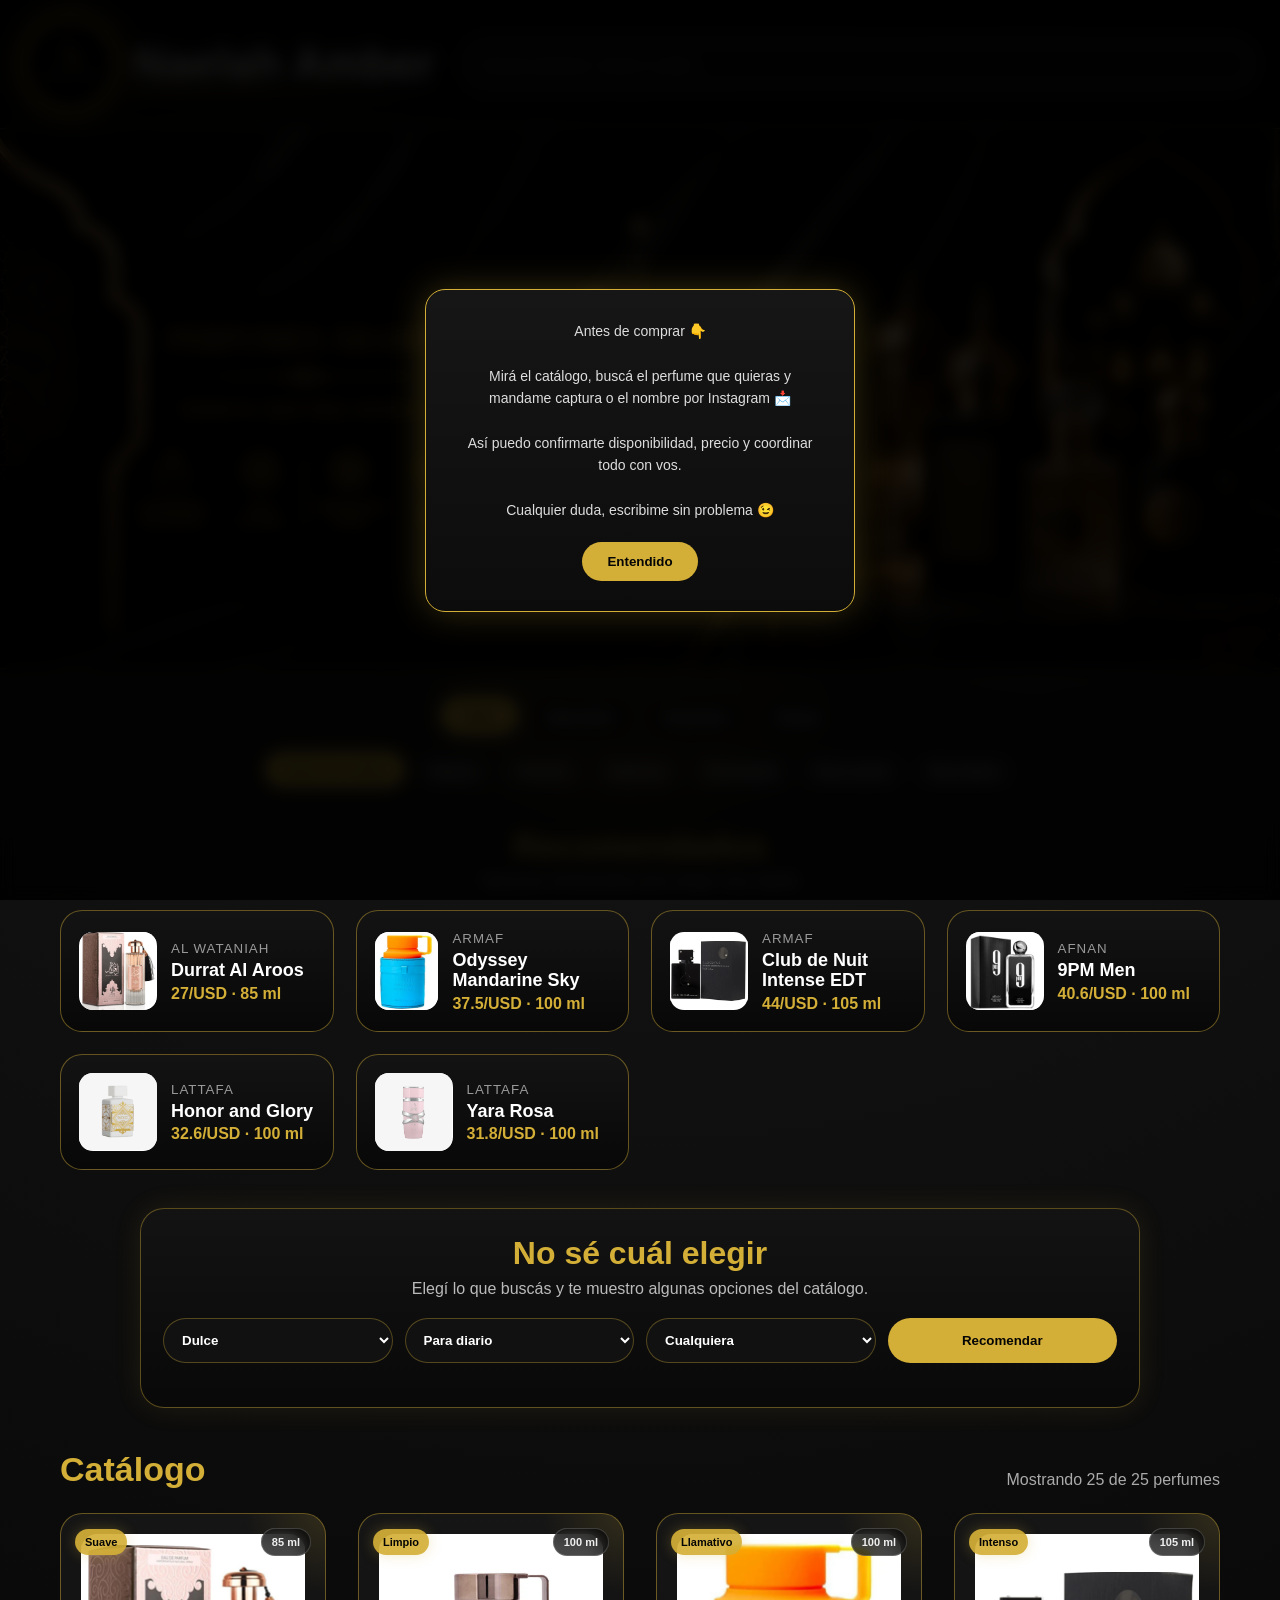
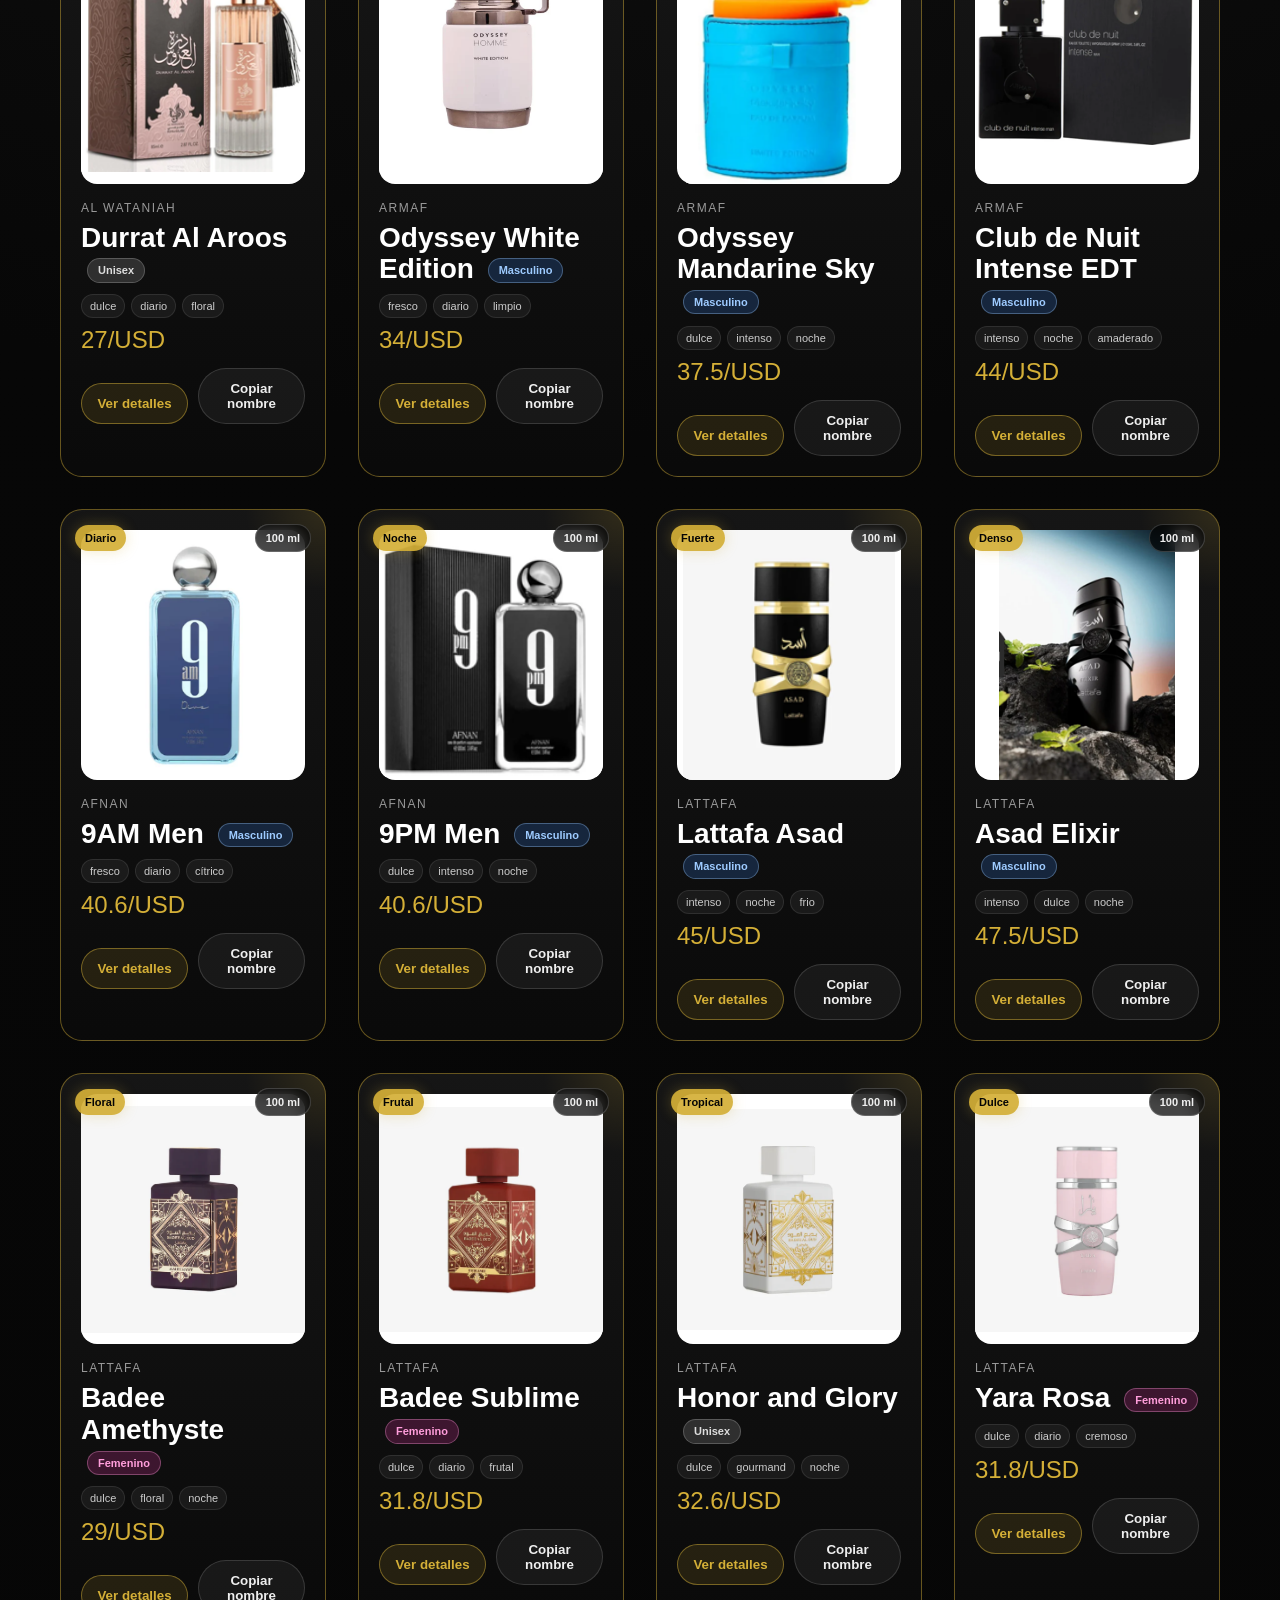
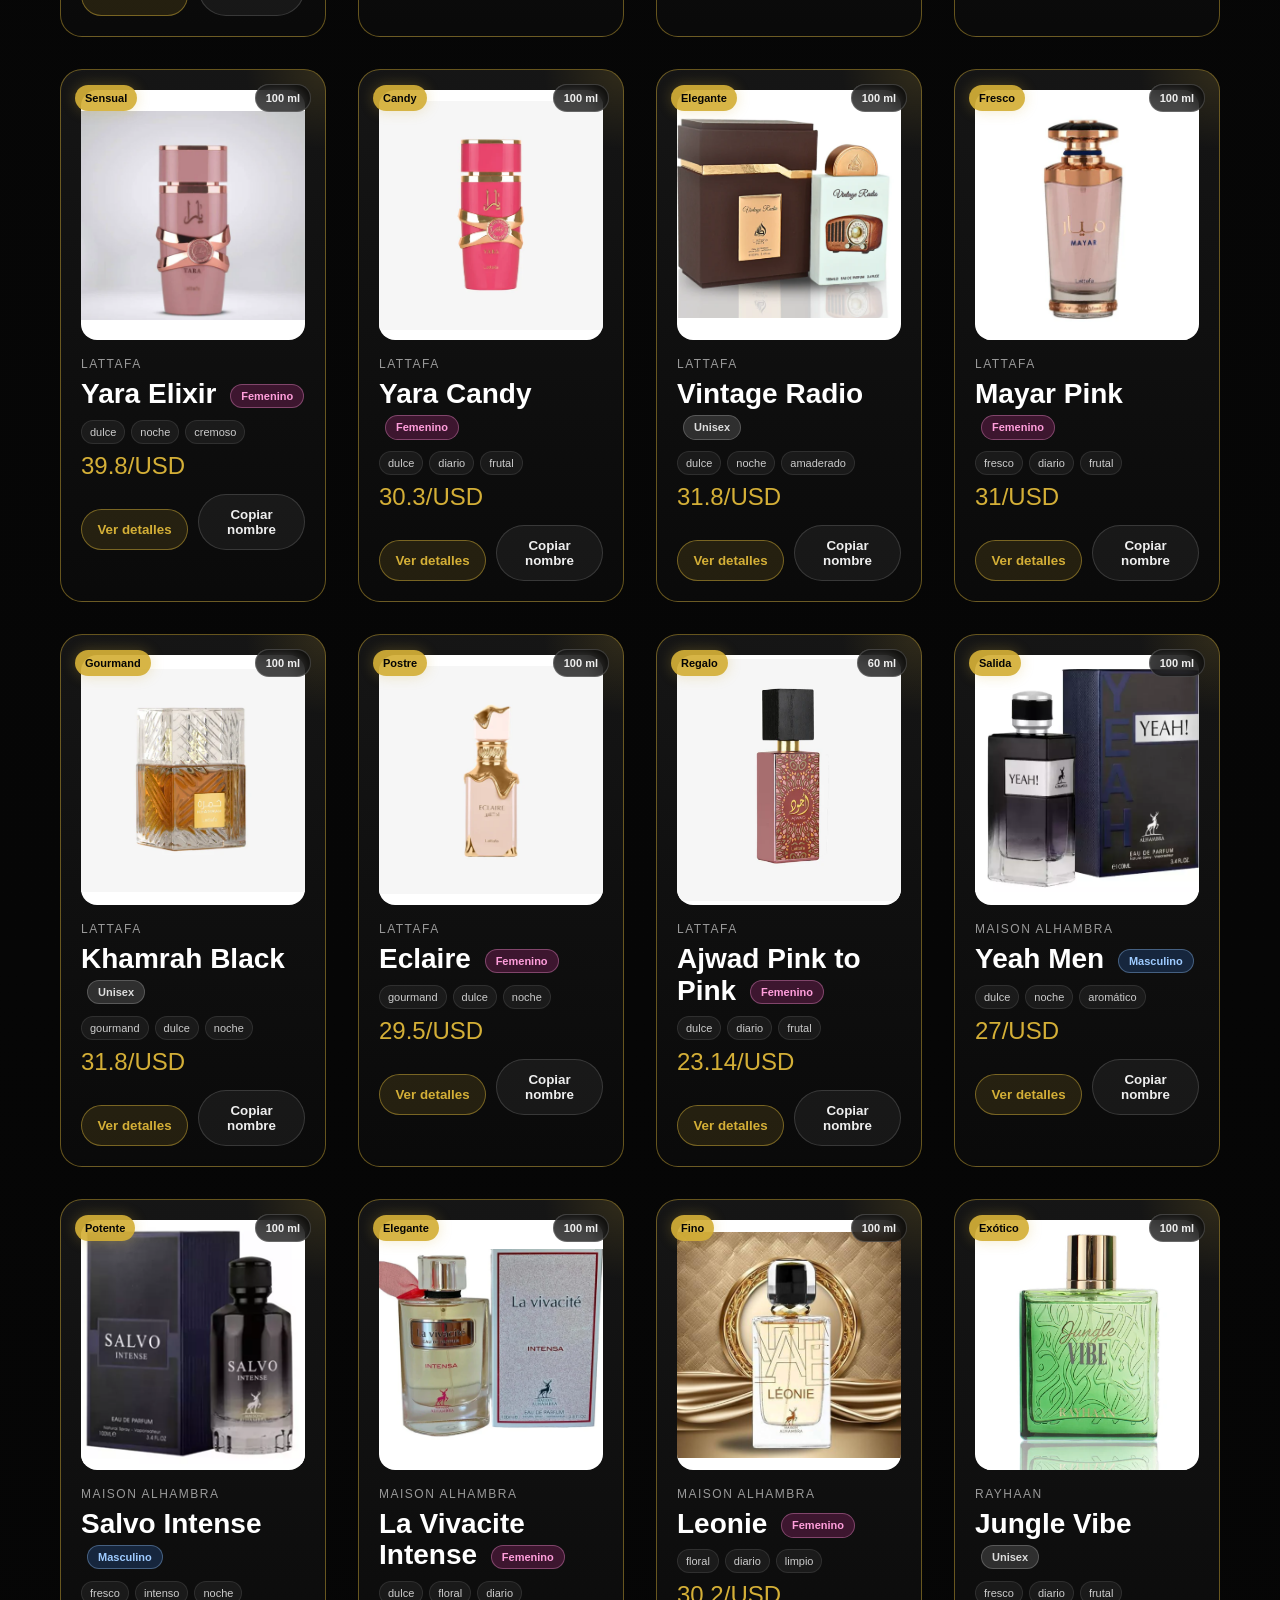
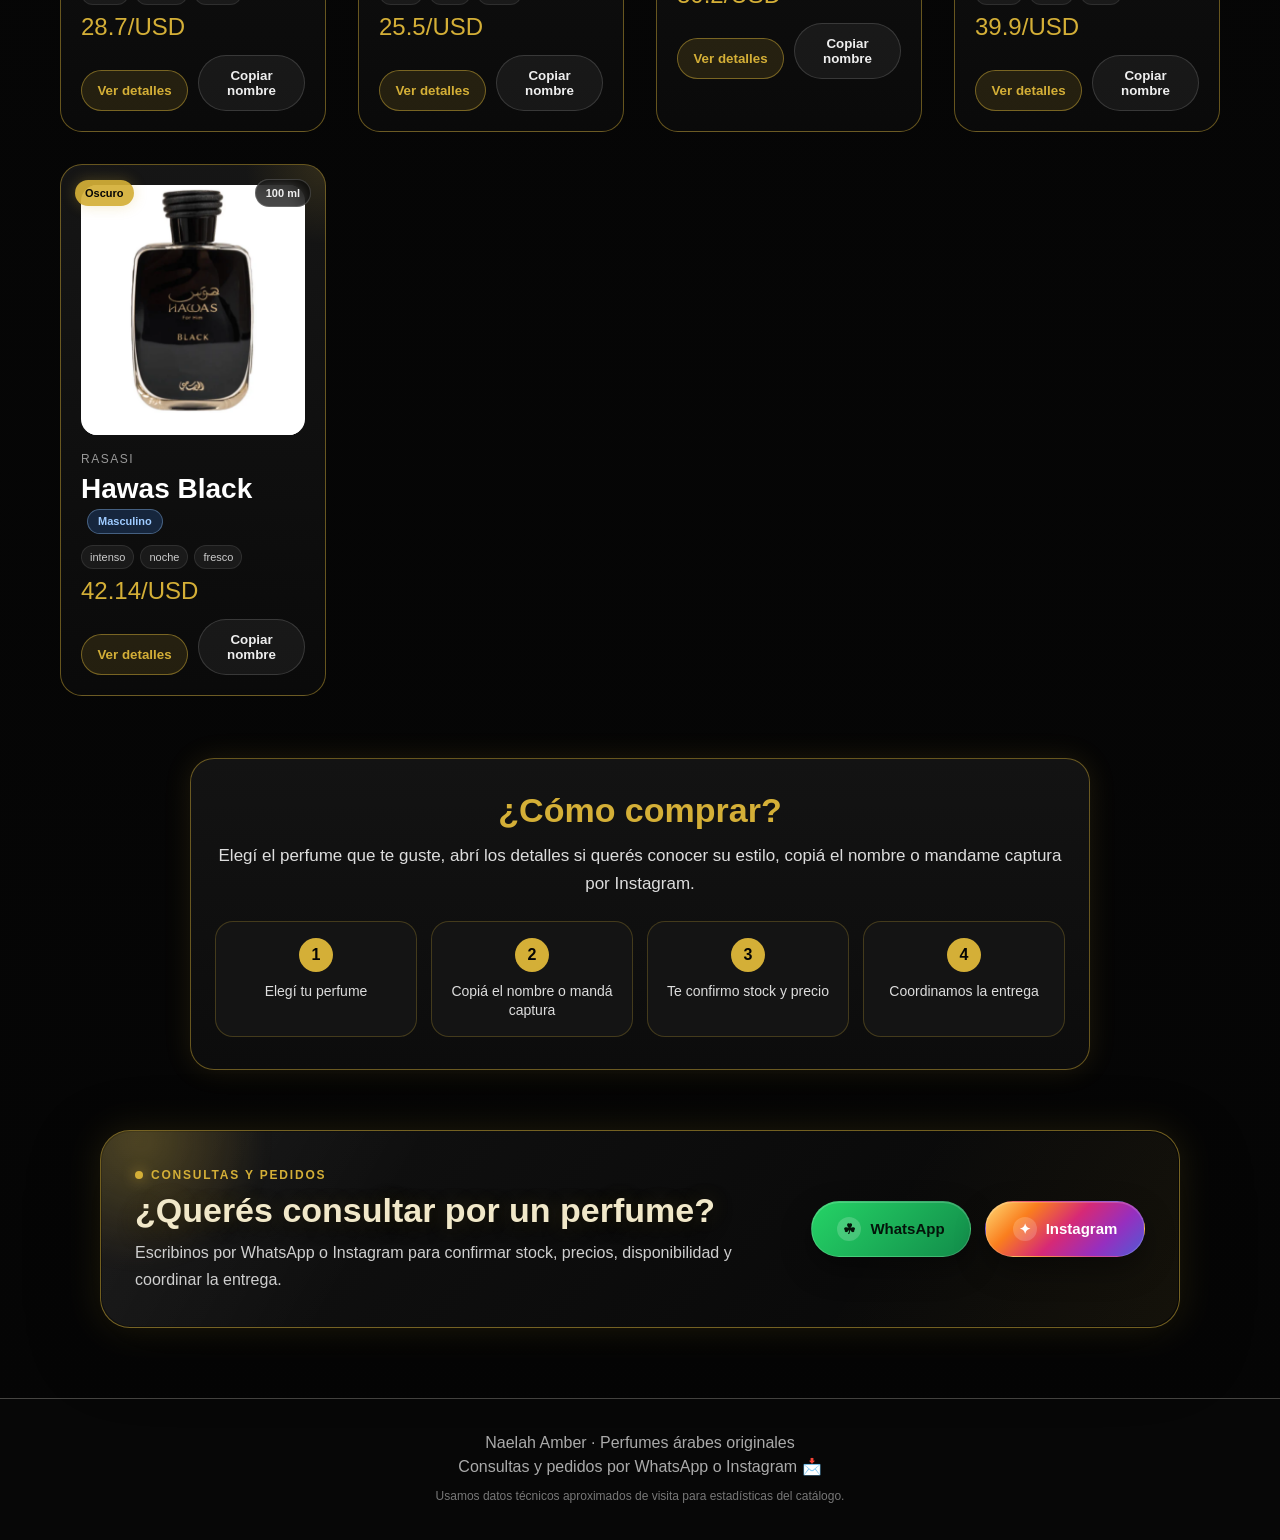
==== index.html @ fbc53470 "mejoro seccion contacto" ====
<!DOCTYPE html>
<html lang="es">
<head>
  <meta charset="UTF-8">
  <meta name="viewport" content="width=device-width, initial-scale=1.0">
  <title>Naelah Amber</title>
  <link rel="stylesheet" href="style.css">
</head>
<body>

  <div class="ambient-light">
    <div class="light-orb one"></div>
    <div class="light-orb two"></div>
    <div class="light-orb three"></div>
  </div>

  <div class="sparkles"></div>

  <div class="info-banner" id="infoBanner">
    <div class="info-box">
      <p>
        Antes de comprar 👇<br><br>
        Mirá el catálogo, buscá el perfume que quieras y mandame captura o el nombre por Instagram 📩<br><br>
        Así puedo confirmarte disponibilidad, precio y coordinar todo con vos.<br><br>
        Cualquier duda, escribime sin problema 😉
      </p>
      <button type="button" id="closeBannerBtn">Entendido</button>
    </div>
  </div>

  <header>
    <div class="nav">

      <div class="brand-corner">
        <img src="img/naelah-logo.png" alt="Logo Naelah Amber" class="corner-logo">
        <div class="logo">Naelah Amber</div>
      </div>

      <div class="search">
        <input type="text" id="searchInput" placeholder="Buscar perfume, marca o estilo...">
      </div>

    </div>
  </header>

  <section class="hero hero-banner" aria-label="Naelah Amber Perfumes Árabes">
    <img src="img/hero-naelah.png" alt="Naelah Amber Perfumes Árabes" class="hero-banner-img">

    <div class="hero-mobile-text">
      <h1>Perfumes Árabes Originales</h1>
      <p>Catálogo con perfiles olfativos, detalles y precios disponibles</p>
    </div>
  </section>

  <section class="filters">
    <button class="filter-btn active" type="button" data-filter="todos">Todos</button>
    <button class="filter-btn" type="button" data-filter="masculino">Masculino</button>
    <button class="filter-btn" type="button" data-filter="femenino">Femenino</button>
    <button class="filter-btn" type="button" data-filter="unisex">Unisex</button>
  </section>

  <section class="style-filters">
    <button class="style-btn active" type="button" data-style="todos">Todos los estilos</button>
    <button class="style-btn" type="button" data-style="dulce">Dulces</button>
    <button class="style-btn" type="button" data-style="fresco">Frescos</button>
    <button class="style-btn" type="button" data-style="intenso">Intensos</button>
    <button class="style-btn" type="button" data-style="gourmand">Gourmand</button>
    <button class="style-btn" type="button" data-style="noche">Para noche</button>
    <button class="style-btn" type="button" data-style="diario">Para diario</button>
  </section>

  <section class="featured-section">
    <div class="section-title">
      <h2>Recomendados</h2>
      <p>Opciones destacadas para elegir más rápido</p>
    </div>

    <div class="featured-grid" id="featuredGrid"></div>
  </section>

  <section class="recommend-box">
    <div>
      <h2>No sé cuál elegir</h2>
      <p>Elegí lo que buscás y te muestro algunas opciones del catálogo.</p>
    </div>

    <div class="quiz-controls">
      <select id="quizScent">
        <option value="dulce">Dulce</option>
        <option value="fresco">Fresco</option>
        <option value="intenso">Intenso</option>
        <option value="gourmand">Gourmand</option>
      </select>

      <select id="quizUse">
        <option value="diario">Para diario</option>
        <option value="noche">Para noche</option>
        <option value="calor">Para calor</option>
        <option value="frio">Para frío</option>
      </select>

      <select id="quizGender">
        <option value="todos">Cualquiera</option>
        <option value="masculino">Masculino</option>
        <option value="femenino">Femenino</option>
        <option value="unisex">Unisex</option>
      </select>

      <button type="button" id="recommendBtn">Recomendar</button>
    </div>

    <div class="quiz-results" id="quizResults"></div>
  </section>

  <section class="catalog">
    <div class="catalog-head">
      <h2>Catálogo</h2>
      <p id="productCount">Mostrando perfumes</p>
    </div>

    <div class="grid" id="productGrid"></div>

    <button class="mobile-show-more" id="mobileShowMoreBtn" type="button">
      Ver todo
    </button>

    <div class="no-results" id="noResults">
      No encontré ese perfume 😔<br>
      Probá buscar por marca, nombre o estilo.
    </div>
  </section>

  <section class="how-to-buy">
    <h2>¿Cómo comprar?</h2>
    <p>
      Elegí el perfume que te guste, abrí los detalles si querés conocer su estilo,
      copiá el nombre o mandame captura por Instagram.
    </p>

    <div class="steps">
      <div>
        <strong>1</strong>
        <span>Elegí tu perfume</span>
      </div>

      <div>
        <strong>2</strong>
        <span>Copiá el nombre o mandá captura</span>
      </div>

      <div>
        <strong>3</strong>
        <span>Te confirmo stock y precio</span>
      </div>

      <div>
        <strong>4</strong>
        <span>Coordinamos la entrega</span>
      </div>
    </div>
  </section>

  <section class="contact-section">
  <div class="contact-box">
    <div class="contact-glow"></div>

    <div class="contact-content">
      <span class="contact-kicker">Consultas y pedidos</span>

      <h2>¿Querés consultar por un perfume?</h2>

      <p>
        Escribinos por WhatsApp o Instagram para confirmar stock, precios,
        disponibilidad y coordinar la entrega.
      </p>
    </div>

    <div class="contact-actions">
      <a 
        class="contact-btn whatsapp-contact"
        href="https://wa.me/5491158999373?text=Hola%2C%20quiero%20consultar%20por%20un%20perfume%20de%20Naelah%20Amber"
        target="_blank"
        rel="noopener noreferrer"
      >
        <span class="contact-icon">☘</span>
        <span>WhatsApp</span>
      </a>

      <a 
        class="contact-btn instagram-contact"
        href="https://www.instagram.com/bychevin/"
        target="_blank"
        rel="noopener noreferrer"
      >
        <span class="contact-icon">✦</span>
        <span>Instagram</span>
      </a>
    </div>
  </div>
</section>

  <footer>
    <p>Naelah Amber · Perfumes árabes originales</p>
    <p>Consultas y pedidos por WhatsApp o Instagram 📩</p>
    <p class="privacy-note">
      Usamos datos técnicos aproximados de visita para estadísticas del catálogo.
    </p>
  </footer>

  <button class="top-btn" id="topBtn" type="button">↑</button>

  <div class="details-modal" id="detailsModal">
    <div class="details-box">
      <button class="close-modal" id="closeModalBtn" type="button">×</button>

      <div class="details-head">
        <img id="modalImg" src="" alt="">

        <div>
          <p class="modal-brand" id="modalBrand"></p>
          <h2 id="modalName"></h2>

          <div class="modal-row">
            <span id="modalGender"></span>
            <span class="ml-pill" id="modalMl"></span>
            <strong id="modalPrice"></strong>
          </div>
        </div>
      </div>

      <div class="details-section">
        <h3>🌿 Perfil olfativo</h3>
        <p id="modalProfile"></p>
      </div>

      <div class="details-section">
        <h3>✨ Acordes principales</h3>
        <div class="accords" id="modalAccords"></div>
      </div>

      <div class="details-section">
        <h3>🧴 Notas destacadas</h3>
        <ul id="modalNotes"></ul>
      </div>

      <div class="details-section">
        <h3>☁️ Sensación general</h3>
        <p id="modalFeeling"></p>
      </div>

      <div class="details-grid">
        <div>
          <h3>⏳ Rendimiento</h3>
          <p id="modalPerformance"></p>
        </div>

        <div>
          <h3>👤 Uso recomendado</h3>
          <p id="modalUse"></p>
        </div>
      </div>

      <button class="modal-copy-btn" id="modalCopyBtn" type="button">
        Copiar nombre
      </button>

      <p class="detail-warning">
        Rendimiento estimado: puede variar según piel, clima y cantidad aplicada.
      </p>
    </div>
  </div>

  <div class="toast" id="toast">Nombre copiado</div>

  <script src="script.js"></script>
</body>
</html>
---- style.css ----
*{
margin:0;
padding:0;
box-sizing:border-box;
font-family:Arial,sans-serif;
}

:root{
--bg:#050505;
--bg2:#111;
--card:#121212;
--gold:#d4af37;
--gold2:#f1d66b;
--silver:#b9b7b0;
--muted:#aaa;
--line:rgba(212,175,55,.45);
}

html{
scroll-behavior:smooth;
}

body{
background:
radial-gradient(circle at top,#1a1a1a 0%,#070707 32%,#050505 100%);
color:white;
overflow-x:hidden;
min-height:100vh;
position:relative;
}

body::before{
content:"";
position:fixed;
inset:0;
pointer-events:none;
z-index:-3;
background:
radial-gradient(circle at 20% 20%,rgba(212,175,55,.08),transparent 28%),
radial-gradient(circle at 85% 30%,rgba(255,255,255,.04),transparent 25%),
linear-gradient(180deg,rgba(255,255,255,.02),transparent 45%);
}

body::after{
content:"";
position:fixed;
inset:0;
pointer-events:none;
z-index:-2;
background-image:
linear-gradient(rgba(255,255,255,.025) 1px, transparent 1px),
linear-gradient(90deg, rgba(255,255,255,.025) 1px, transparent 1px);
background-size:70px 70px;
mask-image:linear-gradient(to bottom, rgba(0,0,0,.8), transparent 80%);
opacity:.35;
}

.ambient-light{
position:fixed;
inset:0;
z-index:-4;
pointer-events:none;
overflow:hidden;
}

.light-orb{
position:absolute;
width:360px;
height:360px;
border-radius:50%;
filter:blur(45px);
opacity:.18;
animation:orbFloat 12s ease-in-out infinite alternate;
}

.light-orb.one{
background:#d4af37;
top:10%;
left:8%;
}

.light-orb.two{
background:#ffffff;
top:35%;
right:5%;
animation-delay:2s;
opacity:.08;
}

.light-orb.three{
background:#b48a2c;
bottom:8%;
left:35%;
animation-delay:4s;
opacity:.12;
}

.sparkles{
position:fixed;
inset:0;
z-index:-1;
pointer-events:none;
background-image:
radial-gradient(circle, rgba(212,175,55,.35) 1px, transparent 1.5px),
radial-gradient(circle, rgba(255,255,255,.18) 1px, transparent 1.5px);
background-size:120px 120px, 180px 180px;
background-position:0 0, 60px 80px;
animation:sparkleMove 18s linear infinite;
opacity:.18;
}

header{
position:sticky;
top:0;
z-index:100;
background:rgba(0,0,0,.82);
border-bottom:1px solid rgba(185,183,176,.45);
padding:15px 20px;
backdrop-filter:blur(14px);
box-shadow:0 10px 30px rgba(0,0,0,.35);
animation:slideDown .7s ease both;
}

.nav{
max-width:1200px;
margin:auto;
display:flex;
align-items:center;
gap:20px;
}

.logo{
font-size:42px;
font-weight:900;
color:var(--silver);
white-space:nowrap;
letter-spacing:.5px;
text-shadow:0 0 18px rgba(255,255,255,.15);
position:relative;
}

.logo::after{
content:"";
position:absolute;
left:0;
bottom:-6px;
width:0%;
height:2px;
background:linear-gradient(90deg,var(--gold),transparent);
animation:logoLine 1.2s ease .3s both;
}

.search{
flex:1;
}

.search input{
width:100%;
padding:14px 20px;
border-radius:30px;
border:1px solid rgba(185,183,176,.85);
background:rgba(17,17,17,.85);
color:white;
outline:none;
font-size:15px;
transition:.3s ease;
}

.search input:focus{
border-color:var(--gold);
box-shadow:0 0 22px rgba(212,175,55,.28);
transform:translateY(-1px);
}

.hero{
height:285px;
display:flex;
justify-content:center;
align-items:center;
text-align:center;
background:
radial-gradient(circle at center,rgba(29,29,29,.85),rgba(9,9,9,.9) 68%);
padding:20px;
position:relative;
overflow:hidden;
}

.hero::before{
content:"";
position:absolute;
width:520px;
height:520px;
border-radius:50%;
background:radial-gradient(circle,rgba(212,175,55,.12),transparent 65%);
filter:blur(10px);
animation:floatGlow 7s ease-in-out infinite alternate;
}

.hero::after{
content:"";
position:absolute;
inset:auto 0 0 0;
height:1px;
background:linear-gradient(90deg,transparent,var(--gold),transparent);
opacity:.35;
}

.hero > div{
position:relative;
z-index:1;
animation:heroUp .9s ease both;
}

.hero h1{
font-size:65px;
color:var(--silver);
text-shadow:0 0 24px rgba(241,241,239,.5);
line-height:1.1;
}

.hero p{
margin-top:14px;
font-size:18px;
color:#bbb;
}

.filters{
max-width:1200px;
margin:30px auto 0;
padding:0 20px;
display:flex;
gap:12px;
justify-content:center;
flex-wrap:wrap;
animation:fadeUp .8s ease .2s both;
}

.filter-btn{
border:1px solid rgba(212,175,55,.45);
background:rgba(17,17,17,.85);
color:#ddd;
border-radius:999px;
padding:10px 18px;
font-weight:bold;
cursor:pointer;
transition:.28s ease;
position:relative;
overflow:hidden;
}

.filter-btn::before{
content:"";
position:absolute;
inset:0;
background:linear-gradient(120deg,transparent,rgba(255,255,255,.16),transparent);
transform:translateX(-120%);
transition:.5s ease;
}

.filter-btn:hover::before{
transform:translateX(120%);
}

.filter-btn:hover,
.filter-btn.active{
background:var(--gold);
color:#050505;
box-shadow:0 0 22px rgba(212,175,55,.35);
transform:translateY(-2px);
}

.catalog{
max-width:1200px;
margin:auto;
padding:42px 20px;
}

.grid{
display:grid;
grid-template-columns:repeat(auto-fit,minmax(250px,1fr));
gap:32px;
}

.card{
background:
linear-gradient(180deg,rgba(22,22,22,.98),rgba(10,10,10,.98));
border:1px solid rgba(212,175,55,.45);
border-radius:22px;
padding:20px;
transition:
transform .35s ease,
box-shadow .35s ease,
border-color .35s ease;
position:relative;
overflow:hidden;
opacity:0;
transform:translateY(35px) scale(.97);
}

.card.show{
opacity:1;
transform:translateY(0) scale(1);
transition:
opacity .7s ease,
transform .7s ease,
box-shadow .35s ease,
border-color .35s ease;
}

.card::before{
content:"";
position:absolute;
top:-80px;
right:-80px;
width:160px;
height:160px;
background:radial-gradient(circle,rgba(212,175,55,.18),transparent 70%);
pointer-events:none;
opacity:.8;
}

.card::after{
content:"";
position:absolute;
inset:0;
background:linear-gradient(120deg,transparent 35%,rgba(255,255,255,.08),transparent 65%);
transform:translateX(-140%);
transition:.7s ease;
pointer-events:none;
}

.card:hover::after{
transform:translateX(140%);
}

.card:hover{
transform:translateY(-10px) scale(1.025);
box-shadow:
0 0 28px rgba(212,175,55,.23),
0 18px 45px rgba(0,0,0,.45);
border-color:rgba(241,214,107,.75);
}

.card img{
width:100%;
height:250px;
object-fit:contain;
background:white;
border-radius:16px;
transition:.35s ease;
position:relative;
z-index:1;
}

.card:hover img{
transform:scale(1.035);
box-shadow:0 0 18px rgba(255,255,255,.08);
}

.brand{
margin-top:13px;
font-size:12px;
color:#999;
letter-spacing:1.5px;
position:relative;
z-index:1;
}

.name{
font-size:28px;
font-weight:900;
margin:7px 0;
line-height:1.12;
position:relative;
z-index:1;
}

.price{
font-size:24px;
color:var(--gold);
margin-top:8px;
font-weight:500;
position:relative;
z-index:1;
}

.detail-btn{
width:100%;
margin-top:15px;
padding:12px;
border-radius:999px;
background:rgba(212,175,55,.13);
border:1px solid rgba(212,175,55,.48);
color:var(--gold);
font-weight:bold;
cursor:pointer;
transition:.28s ease;
position:relative;
z-index:1;
overflow:hidden;
}

.detail-btn::before{
content:"";
position:absolute;
inset:0;
background:linear-gradient(120deg,transparent,rgba(255,255,255,.2),transparent);
transform:translateX(-120%);
transition:.45s ease;
}

.detail-btn:hover::before{
transform:translateX(120%);
}

.detail-btn:hover{
background:var(--gold);
color:#050505;
box-shadow:0 0 18px rgba(212,175,55,.35);
transform:translateY(-2px);
}

.tag{
display:inline-block;
font-size:11px;
padding:5px 10px;
border-radius:999px;
margin-left:6px;
font-weight:bold;
vertical-align:middle;
}

.masculino{
background:#16263d;
color:#9ecbff;
border:1px solid rgba(158,203,255,.35);
}

.femenino{
background:#3d162f;
color:#ff9edb;
border:1px solid rgba(255,158,219,.35);
}

.unisex{
background:#2f2f2f;
color:#ddd;
border:1px solid rgba(255,255,255,.2);
}

.no-results{
display:none;
text-align:center;
color:#aaa;
font-size:20px;
padding:40px 20px;
}

.info-banner{
position:fixed;
top:0;
left:0;
width:100%;
height:100%;
background:rgba(0,0,0,.88);
display:flex;
justify-content:center;
align-items:center;
z-index:9999;
padding:20px;
backdrop-filter:blur(8px);
}

.info-box{
background:linear-gradient(180deg,#161616,#0c0c0c);
border:1px solid var(--gold);
padding:30px;
border-radius:20px;
max-width:430px;
width:100%;
text-align:center;
box-shadow:0 0 35px rgba(212,175,55,.25);
animation:popIn .45s ease both;
}

.info-box p{
font-size:14px;
line-height:1.6;
color:#ddd;
}

.info-box button{
margin-top:20px;
padding:12px 25px;
border:none;
border-radius:25px;
background:var(--gold);
color:#050505;
font-weight:bold;
cursor:pointer;
transition:.25s ease;
}

.info-box button:hover{
transform:translateY(-2px);
box-shadow:0 0 18px rgba(212,175,55,.35);
}

.how-to-buy{
max-width:900px;
margin:20px auto 60px;
padding:32px 24px;
background:linear-gradient(180deg,#131313,#0c0c0c);
border:1px solid rgba(212,175,55,.45);
border-radius:24px;
text-align:center;
box-shadow:0 0 28px rgba(212,175,55,.12);
opacity:0;
transform:translateY(35px);
transition:.7s ease;
}

.how-to-buy.show{
opacity:1;
transform:translateY(0);
}

.how-to-buy h2{
font-size:34px;
color:var(--gold);
margin-bottom:12px;
}

.how-to-buy p{
color:#ddd;
line-height:1.6;
font-size:17px;
}

footer{
border-top:1px solid rgba(185,183,176,.35);
padding:30px 20px;
text-align:center;
color:#aaa;
background:#070707;
}

footer p{
margin:5px 0;
}

.top-btn{
display:none;
position:fixed;
right:22px;
bottom:22px;
z-index:2000;
width:48px;
height:48px;
border:none;
border-radius:50%;
background:var(--gold);
color:#050505;
font-size:24px;
font-weight:bold;
cursor:pointer;
box-shadow:0 0 18px rgba(212,175,55,.35);
transition:.25s ease;
}

.top-btn:hover{
transform:translateY(-3px) scale(1.05);
}

.details-modal{
position:fixed;
inset:0;
background:rgba(0,0,0,.86);
z-index:9000;
display:none;
justify-content:center;
align-items:center;
padding:20px;
backdrop-filter:blur(9px);
}

.details-modal.active{
display:flex;
animation:fadeIn .25s ease both;
}

.details-box{
background:
linear-gradient(180deg,#151515,#0c0c0c);
border:1px solid rgba(212,175,55,.58);
border-radius:24px;
max-width:760px;
width:100%;
max-height:90vh;
overflow-y:auto;
padding:26px;
box-shadow:
0 0 38px rgba(212,175,55,.18),
0 20px 80px rgba(0,0,0,.55);
position:relative;
animation:modalUp .38s ease both;
}

.details-box::-webkit-scrollbar{
width:8px;
}

.details-box::-webkit-scrollbar-thumb{
background:rgba(212,175,55,.45);
border-radius:20px;
}

.close-modal{
position:absolute;
top:16px;
right:18px;
background:none;
border:none;
color:white;
font-size:34px;
cursor:pointer;
transition:.25s ease;
}

.close-modal:hover{
color:var(--gold);
transform:rotate(90deg);
}

.details-head{
display:grid;
grid-template-columns:170px 1fr;
gap:22px;
align-items:center;
margin-bottom:24px;
}

.details-head img{
width:170px;
height:170px;
object-fit:contain;
background:white;
border-radius:18px;
box-shadow:0 0 20px rgba(255,255,255,.08);
}

.modal-brand{
font-size:13px;
letter-spacing:1.4px;
color:#999;
margin-bottom:6px;
}

.details-head h2{
font-size:36px;
line-height:1.05;
}

.modal-row{
display:flex;
align-items:center;
gap:10px;
margin-top:12px;
flex-wrap:wrap;
}

.modal-row strong{
font-size:22px;
color:var(--gold);
}

.details-section{
border-top:1px solid rgba(212,175,55,.25);
padding-top:18px;
margin-top:18px;
}

.details-section h3,
.details-grid h3{
font-size:22px;
color:var(--gold);
margin-bottom:10px;
}

.details-section p,
.details-grid p{
color:#ddd;
line-height:1.65;
font-size:16px;
}

.accords{
display:flex;
gap:8px;
flex-wrap:wrap;
}

.accords span{
background:#1b1b1b;
border:1px solid rgba(212,175,55,.35);
color:#ddd;
padding:8px 12px;
border-radius:999px;
font-size:14px;
transition:.25s ease;
}

.accords span:hover{
border-color:var(--gold);
transform:translateY(-2px);
}

.details-section ul{
padding-left:20px;
color:#ddd;
line-height:1.8;
}

.details-grid{
display:grid;
grid-template-columns:1fr 1fr;
gap:18px;
border-top:1px solid rgba(212,175,55,.25);
padding-top:18px;
margin-top:18px;
}

.details-grid div{
background:#141414;
border:1px solid rgba(212,175,55,.25);
border-radius:18px;
padding:16px;
}

.detail-warning{
margin-top:18px;
color:#999;
font-size:13px;
text-align:center;
}

@keyframes slideDown{
from{opacity:0;transform:translateY(-25px);}
to{opacity:1;transform:translateY(0);}
}

@keyframes heroUp{
from{opacity:0;transform:translateY(25px) scale(.98);}
to{opacity:1;transform:translateY(0) scale(1);}
}

@keyframes fadeUp{
from{opacity:0;transform:translateY(25px);}
to{opacity:1;transform:translateY(0);}
}

@keyframes fadeIn{
from{opacity:0;}
to{opacity:1;}
}

@keyframes popIn{
from{opacity:0;transform:scale(.9) translateY(10px);}
to{opacity:1;transform:scale(1) translateY(0);}
}

@keyframes modalUp{
from{opacity:0;transform:translateY(30px) scale(.97);}
to{opacity:1;transform:translateY(0) scale(1);}
}

@keyframes floatGlow{
from{transform:translate(-30px,-20px) scale(1);}
to{transform:translate(35px,20px) scale(1.12);}
}

@keyframes orbFloat{
0%{transform:translate(0,0) scale(1);}
50%{transform:translate(45px,-25px) scale(1.12);}
100%{transform:translate(-25px,35px) scale(.95);}
}

@keyframes sparkleMove{
from{background-position:0 0, 60px 80px;}
to{background-position:120px 240px, 240px 360px;}
}

@keyframes logoLine{
to{width:100%;}
}

@media(max-width:900px){
.logo{
font-size:34px;
}

.hero h1{
font-size:48px;
}

.grid{
grid-template-columns:repeat(2,1fr);
}
}

@media(max-width:600px){
header{
padding:14px 16px;
}

.nav{
flex-direction:column;
align-items:stretch;
gap:12px;
}

.logo{
font-size:30px;
text-align:center;
white-space:normal;
}

.search{
width:100%;
}

.search input{
padding:13px 16px;
font-size:15px;
}

.hero{
height:auto;
padding:42px 16px;
}

.hero h1{
font-size:36px;
line-height:1.15;
}

.hero p{
font-size:15px;
}

.filters{
padding:0 14px;
gap:8px;
margin-top:22px;
}

.filter-btn{
padding:9px 14px;
font-size:13px;
}

.catalog{
padding:25px 15px;
}

.grid{
grid-template-columns:1fr;
gap:22px;
}

.card{
max-width:420px;
width:100%;
margin:auto;
padding:15px;
}

.card:hover{
transform:translateY(0) scale(1);
box-shadow:0 0 15px rgba(212,175,55,.2);
}

.card img{
height:240px;
}

.name{
font-size:22px;
}

.price{
font-size:21px;
}

.tag{
margin-left:0;
margin-top:8px;
display:inline-block;
}

.how-to-buy{
margin:10px 15px 45px;
padding:24px 18px;
}

.how-to-buy h2{
font-size:28px;
}

.how-to-buy p{
font-size:15px;
}

.top-btn{
right:16px;
bottom:16px;
width:44px;
height:44px;
font-size:22px;
}

.details-modal{
padding:10px;
align-items:flex-end;
}

.details-box{
max-height:92vh;
border-radius:24px 24px 0 0;
padding:20px;
animation:mobileSheet .35s ease both;
}

.details-head{
grid-template-columns:1fr;
text-align:center;
}

.details-head img{
margin:auto;
width:190px;
height:190px;
}

.details-head h2{
font-size:30px;
}

.modal-row{
justify-content:center;
}

.details-grid{
grid-template-columns:1fr;
}

.light-orb{
width:260px;
height:260px;
filter:blur(38px);
}

.sparkles{
opacity:.12;
}
}

@keyframes mobileSheet{
from{opacity:0;transform:translateY(100px);}
to{opacity:1;transform:translateY(0);}
}

@media(max-width:380px){
.logo{
font-size:26px;
}

.hero h1{
font-size:31px;
}

.card img{
height:220px;
}

.name{
font-size:20px;
}

.price{
font-size:19px;
}
}

/* EXTRAS PRO PARA CATÁLOGO */

.style-filters{
max-width:1200px;
margin:18px auto 0;
padding:0 20px;
display:flex;
justify-content:center;
gap:10px;
flex-wrap:wrap;
}

.style-btn{
border:1px solid rgba(255,255,255,.12);
background:rgba(255,255,255,.055);
color:#d6d6d6;
border-radius:999px;
padding:9px 15px;
font-weight:bold;
cursor:pointer;
transition:.25s ease;
}

.style-btn:hover,
.style-btn.active{
background:rgba(212,175,55,.95);
color:#050505;
border-color:rgba(212,175,55,.95);
box-shadow:0 0 18px rgba(212,175,55,.25);
transform:translateY(-2px);
}

.featured-section{
max-width:1200px;
margin:38px auto 0;
padding:0 20px;
}

.section-title{
text-align:center;
margin-bottom:20px;
}

.section-title h2{
font-size:34px;
color:#d4af37;
}

.section-title p{
color:#aaa;
margin-top:6px;
}

.featured-grid{
display:grid;
grid-template-columns:repeat(auto-fit,minmax(240px,1fr));
gap:22px;
}

.featured-card{
background:linear-gradient(180deg,rgba(20,20,20,.96),rgba(8,8,8,.96));
border:1px solid rgba(212,175,55,.45);
border-radius:22px;
padding:18px;
display:flex;
gap:14px;
align-items:center;
transition:.28s ease;
position:relative;
overflow:hidden;
}

.featured-card::after{
content:"";
position:absolute;
inset:0;
background:linear-gradient(120deg,transparent,rgba(255,255,255,.08),transparent);
transform:translateX(-140%);
transition:.6s ease;
}

.featured-card:hover::after{
transform:translateX(140%);
}

.featured-card:hover{
transform:translateY(-5px);
box-shadow:0 0 25px rgba(212,175,55,.18);
}

.featured-card img{
width:78px;
height:78px;
object-fit:contain;
background:white;
border-radius:14px;
z-index:1;
}

.featured-info{
z-index:1;
}

.featured-info small{
color:#999;
letter-spacing:1px;
}

.featured-info h3{
font-size:18px;
line-height:1.1;
margin:4px 0;
}

.featured-info p{
color:#d4af37;
font-weight:bold;
}

.catalog-head{
max-width:1200px;
margin:0 auto 24px;
display:flex;
align-items:flex-end;
justify-content:space-between;
gap:16px;
}

.catalog-head h2{
font-size:34px;
color:#d4af37;
}

.catalog-head p{
color:#aaa;
}

.card-top{
position:absolute;
top:14px;
left:14px;
right:14px;
display:flex;
justify-content:space-between;
align-items:center;
gap:8px;
z-index:3;
pointer-events:none;
}

.badge{
background:rgba(212,175,55,.92);
color:#050505;
font-size:11px;
font-weight:bold;
padding:7px 10px;
border-radius:999px;
box-shadow:0 0 14px rgba(212,175,55,.28);
}

.ml-card{
background:rgba(0,0,0,.72);
border:1px solid rgba(255,255,255,.18);
color:#eee;
font-size:11px;
font-weight:bold;
padding:7px 10px;
border-radius:999px;
backdrop-filter:blur(8px);
}

.card-style-line{
margin-top:10px;
display:flex;
gap:6px;
flex-wrap:wrap;
position:relative;
z-index:1;
}

.card-style-line span{
font-size:11px;
color:#ccc;
background:rgba(255,255,255,.055);
border:1px solid rgba(255,255,255,.09);
padding:5px 8px;
border-radius:999px;
}

.card-actions{
display:grid;
grid-template-columns:1fr 1fr;
gap:10px;
margin-top:14px;
position:relative;
z-index:2;
}

.copy-name-btn{
padding:12px;
border-radius:999px;
background:rgba(255,255,255,.055);
border:1px solid rgba(255,255,255,.14);
color:#eee;
font-weight:bold;
cursor:pointer;
transition:.25s ease;
}

.copy-name-btn:hover{
background:rgba(255,255,255,.12);
transform:translateY(-2px);
}

.recommend-box{
max-width:1000px;
margin:38px auto 0;
padding:26px 22px;
background:linear-gradient(180deg,rgba(20,20,20,.95),rgba(9,9,9,.95));
border:1px solid rgba(212,175,55,.4);
border-radius:24px;
box-shadow:0 0 28px rgba(212,175,55,.10);
text-align:center;
}

.recommend-box h2{
font-size:32px;
color:#d4af37;
}

.recommend-box p{
color:#bbb;
margin-top:8px;
}

.quiz-controls{
margin-top:20px;
display:grid;
grid-template-columns:repeat(4,1fr);
gap:12px;
}

.quiz-controls select,
.quiz-controls button{
padding:13px 14px;
border-radius:999px;
border:1px solid rgba(212,175,55,.35);
background:#111;
color:white;
font-weight:bold;
outline:none;
}

.quiz-controls button{
background:#d4af37;
color:#050505;
cursor:pointer;
transition:.25s ease;
}

.quiz-controls button:hover{
transform:translateY(-2px);
box-shadow:0 0 18px rgba(212,175,55,.28);
}

.quiz-results{
margin-top:18px;
display:grid;
grid-template-columns:repeat(auto-fit,minmax(210px,1fr));
gap:14px;
}

.quiz-card{
background:#111;
border:1px solid rgba(212,175,55,.35);
border-radius:18px;
padding:14px;
text-align:left;
}

.quiz-card strong{
display:block;
font-size:18px;
}

.quiz-card span{
display:block;
color:#d4af37;
margin-top:5px;
}

.quiz-card p{
font-size:13px;
color:#aaa;
line-height:1.4;
}

.steps{
margin-top:24px;
display:grid;
grid-template-columns:repeat(4,1fr);
gap:14px;
}

.steps div{
background:#141414;
border:1px solid rgba(212,175,55,.25);
border-radius:18px;
padding:16px 12px;
}

.steps strong{
display:flex;
align-items:center;
justify-content:center;
width:34px;
height:34px;
border-radius:50%;
background:#d4af37;
color:#050505;
margin:0 auto 10px;
}

.steps span{
color:#ddd;
font-size:14px;
line-height:1.35;
}

.ml-pill{
display:inline-block;
font-size:12px;
padding:6px 10px;
border-radius:999px;
background:rgba(255,255,255,.08);
border:1px solid rgba(255,255,255,.16);
color:#eee;
font-weight:bold;
}

.modal-copy-btn{
width:100%;
margin-top:18px;
padding:13px;
border-radius:999px;
border:none;
background:#d4af37;
color:#050505;
font-weight:bold;
cursor:pointer;
transition:.25s ease;
}

.modal-copy-btn:hover{
transform:translateY(-2px);
box-shadow:0 0 18px rgba(212,175,55,.3);
}

.toast{
position:fixed;
left:50%;
bottom:25px;
transform:translateX(-50%) translateY(20px);
background:#d4af37;
color:#050505;
font-weight:bold;
padding:12px 18px;
border-radius:999px;
z-index:12000;
opacity:0;
pointer-events:none;
transition:.25s ease;
box-shadow:0 0 20px rgba(212,175,55,.35);
}

.toast.show{
opacity:1;
transform:translateX(-50%) translateY(0);
}

@media(max-width:700px){
.catalog-head{
flex-direction:column;
align-items:center;
text-align:center;
}

.quiz-controls{
grid-template-columns:1fr;
}

.steps{
grid-template-columns:1fr 1fr;
}

.card-actions{
grid-template-columns:1fr;
}

.featured-card{
align-items:flex-start;
}
}

@media(max-width:420px){
.steps{
grid-template-columns:1fr;
}
}

.featured-empty{
grid-column:1 / -1;
text-align:center;
color:#aaa;
background:rgba(255,255,255,.045);
border:1px solid rgba(212,175,55,.25);
border-radius:18px;
padding:24px;
}

/* ========================================================= */
/* FIX MOBILE CATÁLOGO 2 COLUMNAS + FILTROS BIEN CENTRADOS   */
/* Este bloque va al final y pisa todo lo anterior            */
/* ========================================================= */

.mobile-show-more{
display:none;
}

@media(max-width:600px){

body{
overflow-x:hidden !important;
}

header{
padding:14px 14px !important;
}

.nav{
flex-direction:column !important;
align-items:stretch !important;
gap:12px !important;
}

.logo{
font-size:30px !important;
text-align:center !important;
white-space:normal !important;
}

.search{
width:100% !important;
}

.search input{
width:100% !important;
padding:13px 16px !important;
font-size:15px !important;
}

.hero{
height:auto !important;
padding:42px 16px !important;
}

.hero h1{
font-size:36px !important;
line-height:1.15 !important;
}

.hero p{
font-size:15px !important;
}

/* FILTROS DE GÉNERO CENTRADOS EN 4 COLUMNAS */

.filters{
width:100% !important;
max-width:430px !important;
margin:26px auto 0 !important;
padding:0 12px !important;
display:grid !important;
grid-template-columns:repeat(4,minmax(0,1fr)) !important;
gap:8px !important;
justify-content:center !important;
align-items:center !important;
overflow:visible !important;
}

.filter-btn{
width:100% !important;
min-width:0 !important;
padding:9px 4px !important;
font-size:12px !important;
line-height:1.1 !important;
text-align:center !important;
white-space:nowrap !important;
display:flex !important;
align-items:center !important;
justify-content:center !important;
}

/* FILTROS DE ESTILO CENTRADOS Y SIN CORTE */

.style-filters{
width:100% !important;
max-width:430px !important;
margin:14px auto 0 !important;
padding:0 12px !important;
display:grid !important;
grid-template-columns:repeat(3,minmax(0,1fr)) !important;
gap:8px !important;
justify-content:center !important;
align-items:center !important;
overflow:visible !important;
}

.style-btn{
width:100% !important;
min-width:0 !important;
padding:9px 5px !important;
font-size:12px !important;
line-height:1.1 !important;
text-align:center !important;
white-space:normal !important;
display:flex !important;
align-items:center !important;
justify-content:center !important;
}

.style-btn:first-child{
grid-column:1 / -1 !important;
font-size:13px !important;
padding:10px 8px !important;
}

.featured-section{
padding:0 10px !important;
margin-top:30px !important;
}

.section-title{
margin-bottom:16px !important;
}

.section-title h2{
font-size:28px !important;
}

.section-title p{
font-size:14px !important;
}

.featured-grid{
display:grid !important;
grid-template-columns:repeat(2,minmax(0,1fr)) !important;
gap:12px !important;
}

.featured-card{
width:100% !important;
padding:10px !important;
border-radius:16px !important;
flex-direction:column !important;
align-items:center !important;
text-align:center !important;
gap:8px !important;
}

.featured-card img{
width:100% !important;
height:115px !important;
object-fit:contain !important;
border-radius:12px !important;
}

.featured-info small{
font-size:9px !important;
}

.featured-info h3{
font-size:14px !important;
line-height:1.15 !important;
}

.featured-info p{
font-size:12px !important;
}

.recommend-box{
margin:32px 10px 0 !important;
padding:18px !important;
border-radius:20px !important;
}

.recommend-box h2{
font-size:26px !important;
}

.recommend-box p{
font-size:14px !important;
}

.quiz-controls{
grid-template-columns:1fr !important;
gap:10px !important;
}

.quiz-results{
grid-template-columns:1fr !important;
}

.catalog{
width:100% !important;
max-width:100% !important;
padding:24px 10px !important;
margin:0 auto !important;
}

.catalog-head{
margin:0 auto 18px !important;
padding:0 4px !important;
flex-direction:column !important;
align-items:center !important;
text-align:center !important;
gap:6px !important;
}

.catalog-head h2{
font-size:34px !important;
line-height:1 !important;
}

.catalog-head p{
font-size:15px !important;
}

.grid{
width:100% !important;
display:grid !important;
grid-template-columns:repeat(2,minmax(0,1fr)) !important;
gap:14px !important;
}

.card{
width:100% !important;
max-width:none !important;
min-width:0 !important;
margin:0 !important;
padding:10px !important;
border-radius:16px !important;
}

.card:hover{
transform:none !important;
box-shadow:0 0 15px rgba(212,175,55,.18) !important;
}

.card::before{
top:-55px !important;
right:-55px !important;
width:110px !important;
height:110px !important;
}

.card img{
width:100% !important;
height:145px !important;
padding:6px !important;
object-fit:contain !important;
border-radius:12px !important;
}

.card:hover img{
transform:none !important;
}

.card-top{
top:8px !important;
left:8px !important;
right:8px !important;
gap:5px !important;
}

.badge,
.ml-card{
font-size:9px !important;
padding:5px 7px !important;
line-height:1 !important;
}

.brand{
font-size:9px !important;
letter-spacing:1px !important;
margin-top:8px !important;
min-height:auto !important;
}

.name{
font-size:15px !important;
line-height:1.12 !important;
margin:5px 0 !important;
word-break:normal !important;
}

.tag{
display:inline-block !important;
font-size:9px !important;
padding:4px 7px !important;
margin-left:0 !important;
margin-top:5px !important;
}

.card-style-line{
display:none !important;
}

.price{
font-size:16px !important;
margin-top:6px !important;
font-weight:700 !important;
}

.card-actions{
display:grid !important;
grid-template-columns:1fr !important;
gap:7px !important;
margin-top:9px !important;
}

.detail-btn,
.copy-name-btn{
width:100% !important;
padding:9px 7px !important;
font-size:11px !important;
border-radius:999px !important;
}

.mobile-show-more{
display:none;
margin:22px auto 0 !important;
padding:13px 38px !important;
border:none !important;
border-radius:999px !important;
background:#d4af37 !important;
color:#050505 !important;
font-weight:900 !important;
font-size:15px !important;
cursor:pointer !important;
box-shadow:0 0 22px rgba(212,175,55,.25) !important;
}

.mobile-show-more.visible{
display:block !important;
}

.no-results{
font-size:16px !important;
padding:30px 14px !important;
}

.how-to-buy{
margin:28px 10px 45px !important;
padding:24px 16px !important;
border-radius:20px !important;
}

.how-to-buy h2{
font-size:28px !important;
}

.how-to-buy p{
font-size:15px !important;
}

.steps{
grid-template-columns:1fr 1fr !important;
gap:10px !important;
}

.steps div{
padding:14px 10px !important;
}

.steps span{
font-size:13px !important;
}

.top-btn{
right:14px !important;
bottom:14px !important;
width:44px !important;
height:44px !important;
font-size:22px !important;
}

.details-modal{
padding:10px !important;
align-items:flex-end !important;
}

.details-box{
max-height:92vh !important;
border-radius:24px 24px 0 0 !important;
padding:20px !important;
}

.details-head{
grid-template-columns:1fr !important;
text-align:center !important;
}

.details-head img{
width:190px !important;
height:190px !important;
margin:auto !important;
}

.details-head h2{
font-size:30px !important;
}

.modal-row{
justify-content:center !important;
}

.details-grid{
grid-template-columns:1fr !important;
}
}

@media(max-width:380px){

.logo{
font-size:26px !important;
}

.hero h1{
font-size:31px !important;
}

.filters{
max-width:360px !important;
gap:6px !important;
padding:0 8px !important;
}

.filter-btn{
font-size:11px !important;
padding:8px 3px !important;
}

.style-filters{
max-width:360px !important;
grid-template-columns:repeat(2,minmax(0,1fr)) !important;
gap:7px !important;
padding:0 8px !important;
}

.style-btn{
font-size:11px !important;
padding:8px 4px !important;
}

.style-btn:first-child{
grid-column:1 / -1 !important;
}

.grid{
gap:10px !important;
}

.card{
padding:8px !important;
border-radius:14px !important;
}

.card img{
height:132px !important;
}

.name{
font-size:14px !important;
}

.price{
font-size:15px !important;
}

.detail-btn,
.copy-name-btn{
font-size:10px !important;
padding:8px 6px !important;
}

.steps{
grid-template-columns:1fr !important;
}
}

/* ========================================================= */
/* NAELAH FINAL: LOGO HEADER + HERO RESPONSIVE               */
/* Este bloque reemplaza los ajustes repetidos del final      */
/* ========================================================= */

.privacy-note{
color:#777;
font-size:12px;
text-align:center;
margin-top:12px;
line-height:1.4;
}

/* HEADER CON LOGO */
header{
padding:18px 24px !important;
}

.nav{
max-width:1250px !important;
display:grid !important;
grid-template-columns:auto 1fr !important;
align-items:center !important;
gap:28px !important;
}

.brand-corner{
display:flex !important;
align-items:center !important;
gap:18px !important;
min-width:max-content !important;
}

.corner-logo{
width:92px !important;
height:92px !important;
object-fit:cover !important;
border-radius:50% !important;
border:2px solid rgba(212,175,55,.85) !important;
background:#050505 !important;
padding:4px !important;
box-shadow:
0 0 22px rgba(212,175,55,.65),
0 0 50px rgba(212,175,55,.22),
0 0 80px rgba(0,0,0,.75) !important;
transition:.3s ease !important;
}

.corner-logo:hover{
transform:scale(1.05) rotate(-2deg) !important;
box-shadow:
0 0 28px rgba(212,175,55,.85),
0 0 65px rgba(212,175,55,.28) !important;
}

.brand-corner .logo{
font-size:44px !important;
line-height:1 !important;
letter-spacing:.5px !important;
}

.search{
width:100% !important;
}

.search input{
height:52px !important;
font-size:15px !important;
}

/* HERO PC: banner ancho sin bordes negros */
@media(min-width:901px){

.hero-banner{
width:100% !important;
height:540px !important;
max-height:540px !important;
min-height:0 !important;
padding:0 !important;
margin:0 !important;
display:block !important;
position:relative !important;
overflow:hidden !important;
background:#050505 !important;
border-top:1px solid rgba(212,175,55,.18) !important;
border-bottom:1px solid rgba(212,175,55,.35) !important;
}

.hero-banner-img{
display:block !important;
width:100% !important;
height:100% !important;
max-height:none !important;
object-fit:cover !important;
object-position:center 48% !important;
background:#050505 !important;
filter:
brightness(.95)
contrast(1.05)
saturate(1.06) !important;
}

.hero-banner::before{
display:none !important;
content:none !important;
}

.hero-banner::after{
display:block !important;
content:"" !important;
position:absolute !important;
left:0 !important;
right:0 !important;
bottom:0 !important;
height:78px !important;
background:linear-gradient(
180deg,
transparent 0%,
rgba(5,5,5,.42) 62%,
rgba(5,5,5,.96) 100%
) !important;
pointer-events:none !important;
z-index:2 !important;
}

.hero-mobile-text{
display:none !important;
}
}

@media(min-width:1400px){
.hero-banner{
height:560px !important;
max-height:560px !important;
}

.hero-banner-img{
object-position:center 48% !important;
}
}

/* TABLET: mantiene banner pero más bajo */
@media(max-width:900px) and (min-width:601px){

.nav{
grid-template-columns:1fr !important;
gap:16px !important;
}

.brand-corner{
justify-content:center !important;
}

.corner-logo{
width:82px !important;
height:82px !important;
}

.brand-corner .logo{
font-size:38px !important;
text-align:center !important;
}

.hero-banner{
width:100% !important;
height:390px !important;
max-height:390px !important;
min-height:0 !important;
padding:0 !important;
margin:0 !important;
display:block !important;
position:relative !important;
overflow:hidden !important;
background:#050505 !important;
border-bottom:1px solid rgba(212,175,55,.3) !important;
}

.hero-banner-img{
display:block !important;
width:100% !important;
height:100% !important;
object-fit:cover !important;
object-position:center center !important;
background:#050505 !important;
}

.hero-banner::before{
display:none !important;
content:none !important;
}

.hero-banner::after{
display:block !important;
content:"" !important;
position:absolute !important;
left:0 !important;
right:0 !important;
bottom:0 !important;
height:65px !important;
background:linear-gradient(
180deg,
transparent 0%,
rgba(5,5,5,.45) 65%,
rgba(5,5,5,.95) 100%
) !important;
pointer-events:none !important;
}

.hero-mobile-text{
display:none !important;
}
}

/* CELULAR: sin banner, vuelve al hero simple */
@media(max-width:600px){

header{
padding:16px 14px !important;
}

.nav{
display:flex !important;
flex-direction:column !important;
align-items:stretch !important;
gap:14px !important;
}

.brand-corner{
justify-content:center !important;
gap:12px !important;
min-width:0 !important;
}

.corner-logo{
width:72px !important;
height:72px !important;
padding:3px !important;
}

.brand-corner .logo{
font-size:31px !important;
text-align:left !important;
white-space:normal !important;
}

.search input{
height:50px !important;
font-size:15px !important;
}

.hero-banner{
height:auto !important;
min-height:260px !important;
padding:42px 16px !important;
margin:0 !important;
display:flex !important;
justify-content:center !important;
align-items:center !important;
text-align:center !important;
position:relative !important;
overflow:hidden !important;
background:
radial-gradient(circle at center,rgba(29,29,29,.85),rgba(9,9,9,.9) 68%) !important;
border-bottom:1px solid rgba(212,175,55,.25) !important;
}

.hero-banner-img{
display:none !important;
}

.hero-banner::before{
display:block !important;
content:"" !important;
position:absolute !important;
width:420px !important;
height:420px !important;
border-radius:50% !important;
background:radial-gradient(circle,rgba(212,175,55,.13),transparent 65%) !important;
filter:blur(10px) !important;
pointer-events:none !important;
z-index:0 !important;
}

.hero-banner::after{
display:block !important;
content:"" !important;
position:absolute !important;
inset:auto 0 0 0 !important;
height:1px !important;
background:linear-gradient(90deg,transparent,var(--gold),transparent) !important;
opacity:.35 !important;
}

.hero-mobile-text{
display:block !important;
position:relative !important;
z-index:2 !important;
max-width:360px !important;
padding:8px 4px !important;
}

.hero-mobile-text h1{
font-size:38px !important;
line-height:1.12 !important;
color:var(--silver) !important;
text-shadow:
0 0 24px rgba(241,241,239,.45),
0 3px 18px rgba(0,0,0,.75) !important;
margin:0 !important;
}

.hero-mobile-text p{
margin-top:14px !important;
font-size:15px !important;
line-height:1.45 !important;
color:#bbb !important;
text-shadow:0 2px 12px rgba(0,0,0,.75) !important;
}
}

@media(max-width:380px){
.corner-logo{
width:62px !important;
height:62px !important;
}

.brand-corner .logo{
font-size:27px !important;
}

.hero-banner{
min-height:235px !important;
padding:36px 14px !important;
}

.hero-mobile-text h1{
font-size:32px !important;
}

.hero-mobile-text p{
font-size:14px !important;
}
}



.contact-section{
  width:100%;
  max-width:1120px;
  margin:48px auto 70px;
  padding:0 20px;
}

.contact-box{
  position:relative;
  overflow:hidden;
  display:grid;
  grid-template-columns:1.4fr auto;
  align-items:center;
  gap:28px;
  padding:34px;
  border-radius:30px;
  background:
    linear-gradient(135deg,rgba(18,18,18,.98),rgba(7,7,7,.98)),
    radial-gradient(circle at top left,rgba(212,175,55,.18),transparent 38%);
  border:1px solid rgba(212,175,55,.52);
  box-shadow:
    0 0 35px rgba(212,175,55,.13),
    0 22px 70px rgba(0,0,0,.45);
}

.contact-box::before{
  content:"";
  position:absolute;
  inset:1px;
  border-radius:29px;
  pointer-events:none;
  background:
    linear-gradient(120deg,rgba(255,255,255,.08),transparent 28%,transparent 70%,rgba(212,175,55,.10));
  opacity:.65;
}

.contact-glow{
  position:absolute;
  width:260px;
  height:260px;
  left:-90px;
  top:-120px;
  border-radius:50%;
  background:radial-gradient(circle,rgba(212,175,55,.28),transparent 68%);
  filter:blur(8px);
  pointer-events:none;
}

.contact-content{
  position:relative;
  z-index:2;
}

.contact-kicker{
  display:inline-flex;
  align-items:center;
  gap:8px;
  margin-bottom:10px;
  color:#d4af37;
  font-size:12px;
  font-weight:900;
  letter-spacing:1.8px;
  text-transform:uppercase;
}

.contact-kicker::before{
  content:"";
  width:8px;
  height:8px;
  border-radius:50%;
  background:#d4af37;
  box-shadow:0 0 14px rgba(212,175,55,.8);
}

.contact-content h2{
  margin:0;
  color:#f1e8c9;
  font-size:34px;
  line-height:1.08;
  font-weight:900;
  text-shadow:
    0 0 20px rgba(212,175,55,.18),
    0 4px 18px rgba(0,0,0,.65);
}

.contact-content p{
  margin-top:12px;
  max-width:650px;
  color:#cfcfcf;
  font-size:16px;
  line-height:1.65;
}

.contact-actions{
  position:relative;
  z-index:2;
  display:flex;
  align-items:center;
  gap:14px;
  flex-wrap:wrap;
}

.contact-btn{
  min-width:160px;
  display:inline-flex;
  align-items:center;
  justify-content:center;
  gap:9px;
  padding:15px 24px;
  border-radius:999px;
  text-decoration:none;
  font-weight:900;
  font-size:15px;
  color:white;
  border:1px solid rgba(255,255,255,.16);
  box-shadow:
    0 12px 30px rgba(0,0,0,.38),
    inset 0 1px 0 rgba(255,255,255,.18);
  transition:
    transform .25s ease,
    box-shadow .25s ease,
    filter .25s ease;
}

.contact-icon{
  display:inline-flex;
  align-items:center;
  justify-content:center;
  width:24px;
  height:24px;
  border-radius:50%;
  background:rgba(255,255,255,.18);
  font-size:14px;
}

.whatsapp-contact{
  background:
    linear-gradient(135deg,#25d366,#128c4a);
  color:#04140a;
}

.instagram-contact{
  background:
    linear-gradient(135deg,#feda75,#fa7e1e,#d62976,#962fbf,#4f5bd5);
  color:#fff;
}

.contact-btn:hover{
  transform:translateY(-3px) scale(1.03);
  filter:saturate(1.08);
}

.whatsapp-contact:hover{
  box-shadow:
    0 0 26px rgba(37,211,102,.42),
    0 14px 32px rgba(0,0,0,.45);
}

.instagram-contact:hover{
  box-shadow:
    0 0 26px rgba(214,41,118,.42),
    0 14px 32px rgba(0,0,0,.45);
}

/* Tablet */
@media(max-width:900px){

  .contact-box{
    grid-template-columns:1fr;
    text-align:center;
    justify-items:center;
  }

  .contact-content p{
    max-width:720px;
  }

  .contact-actions{
    justify-content:center;
  }
}


@media(max-width:600px){

  .contact-section{
    margin:34px auto 50px;
    padding:0 12px;
  }

  .contact-box{
    padding:26px 18px;
    border-radius:24px;
    gap:22px;
  }

  .contact-box::before{
    border-radius:23px;
  }

  .contact-content h2{
    font-size:27px;
  }

  .contact-content p{
    font-size:15px;
    line-height:1.55;
  }

  .contact-actions{
    width:100%;
    display:grid;
    grid-template-columns:1fr;
    gap:12px;
  }

  .contact-btn{
    width:100%;
    min-width:0;
    padding:15px 18px;
    font-size:15px;
  }
}


@media(max-width:380px){

  .contact-content h2{
    font-size:24px;
  }

  .contact-content p{
    font-size:14px;
  }
}
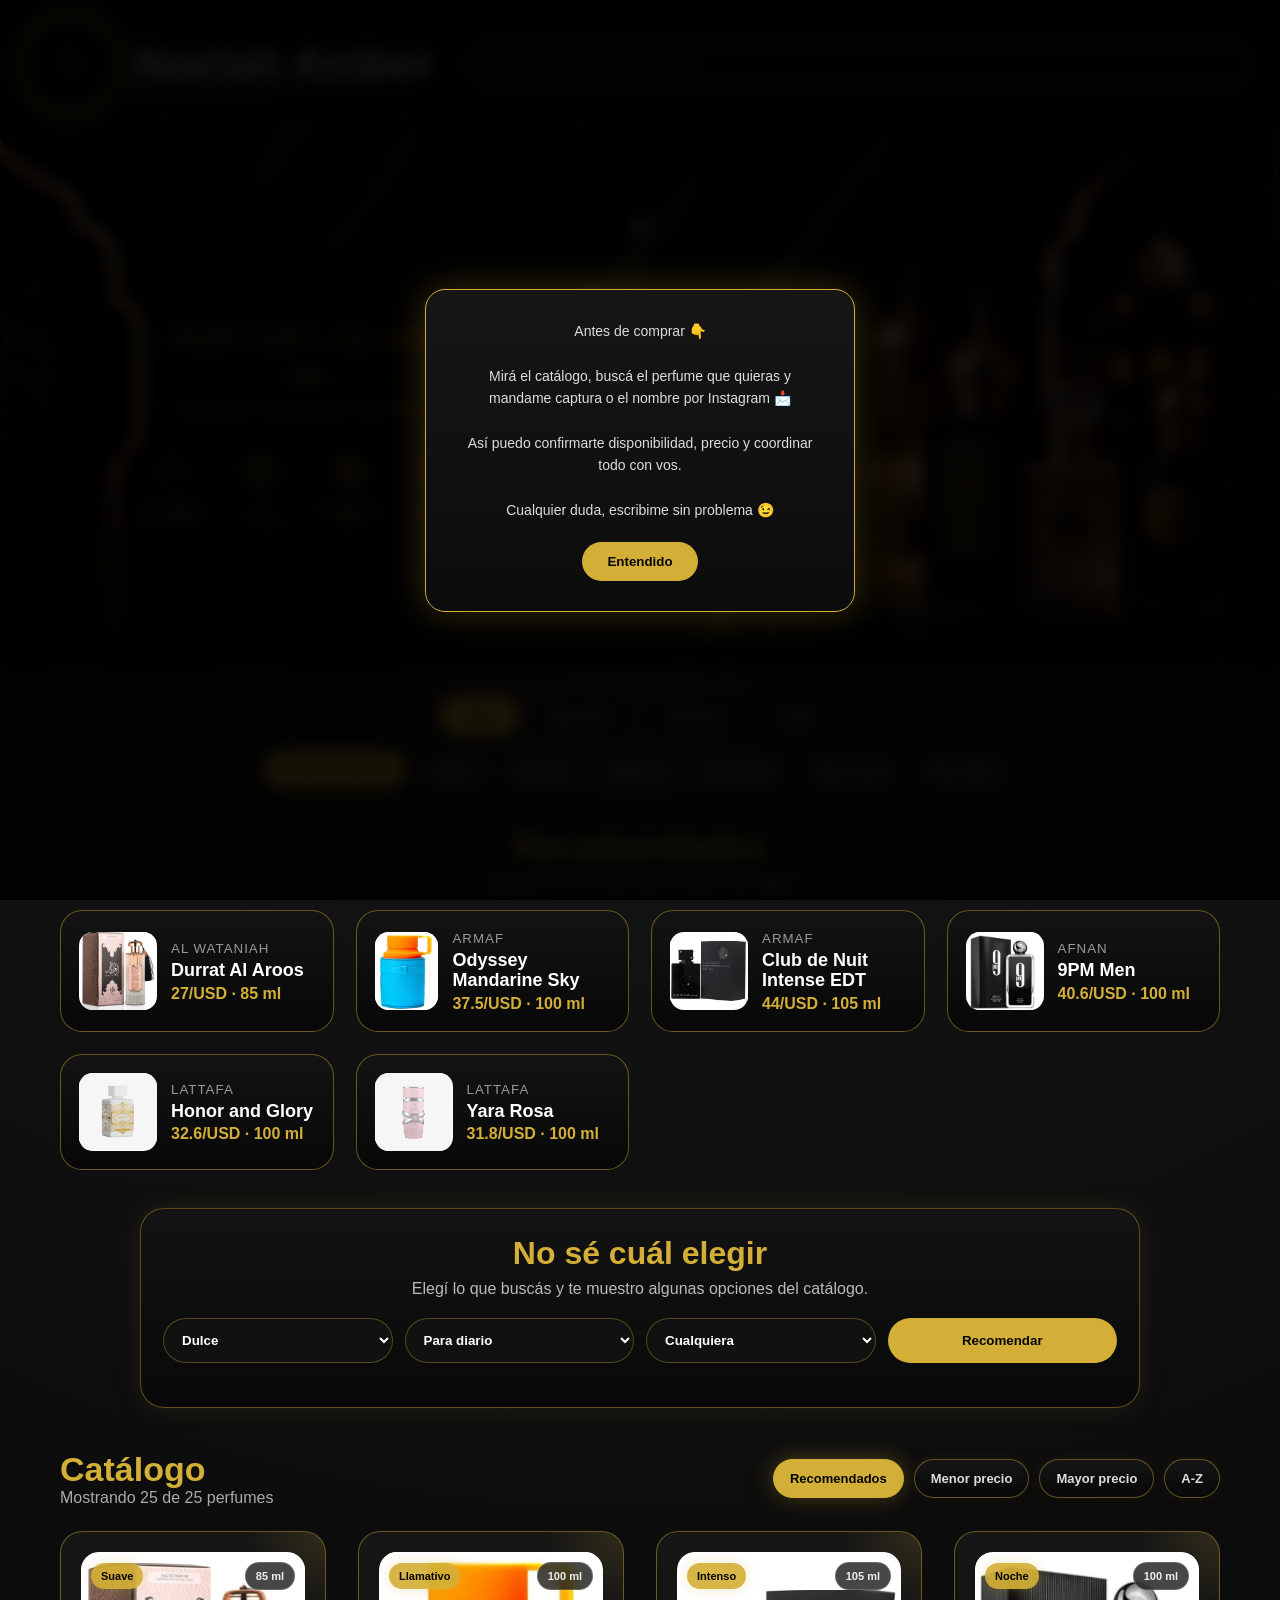
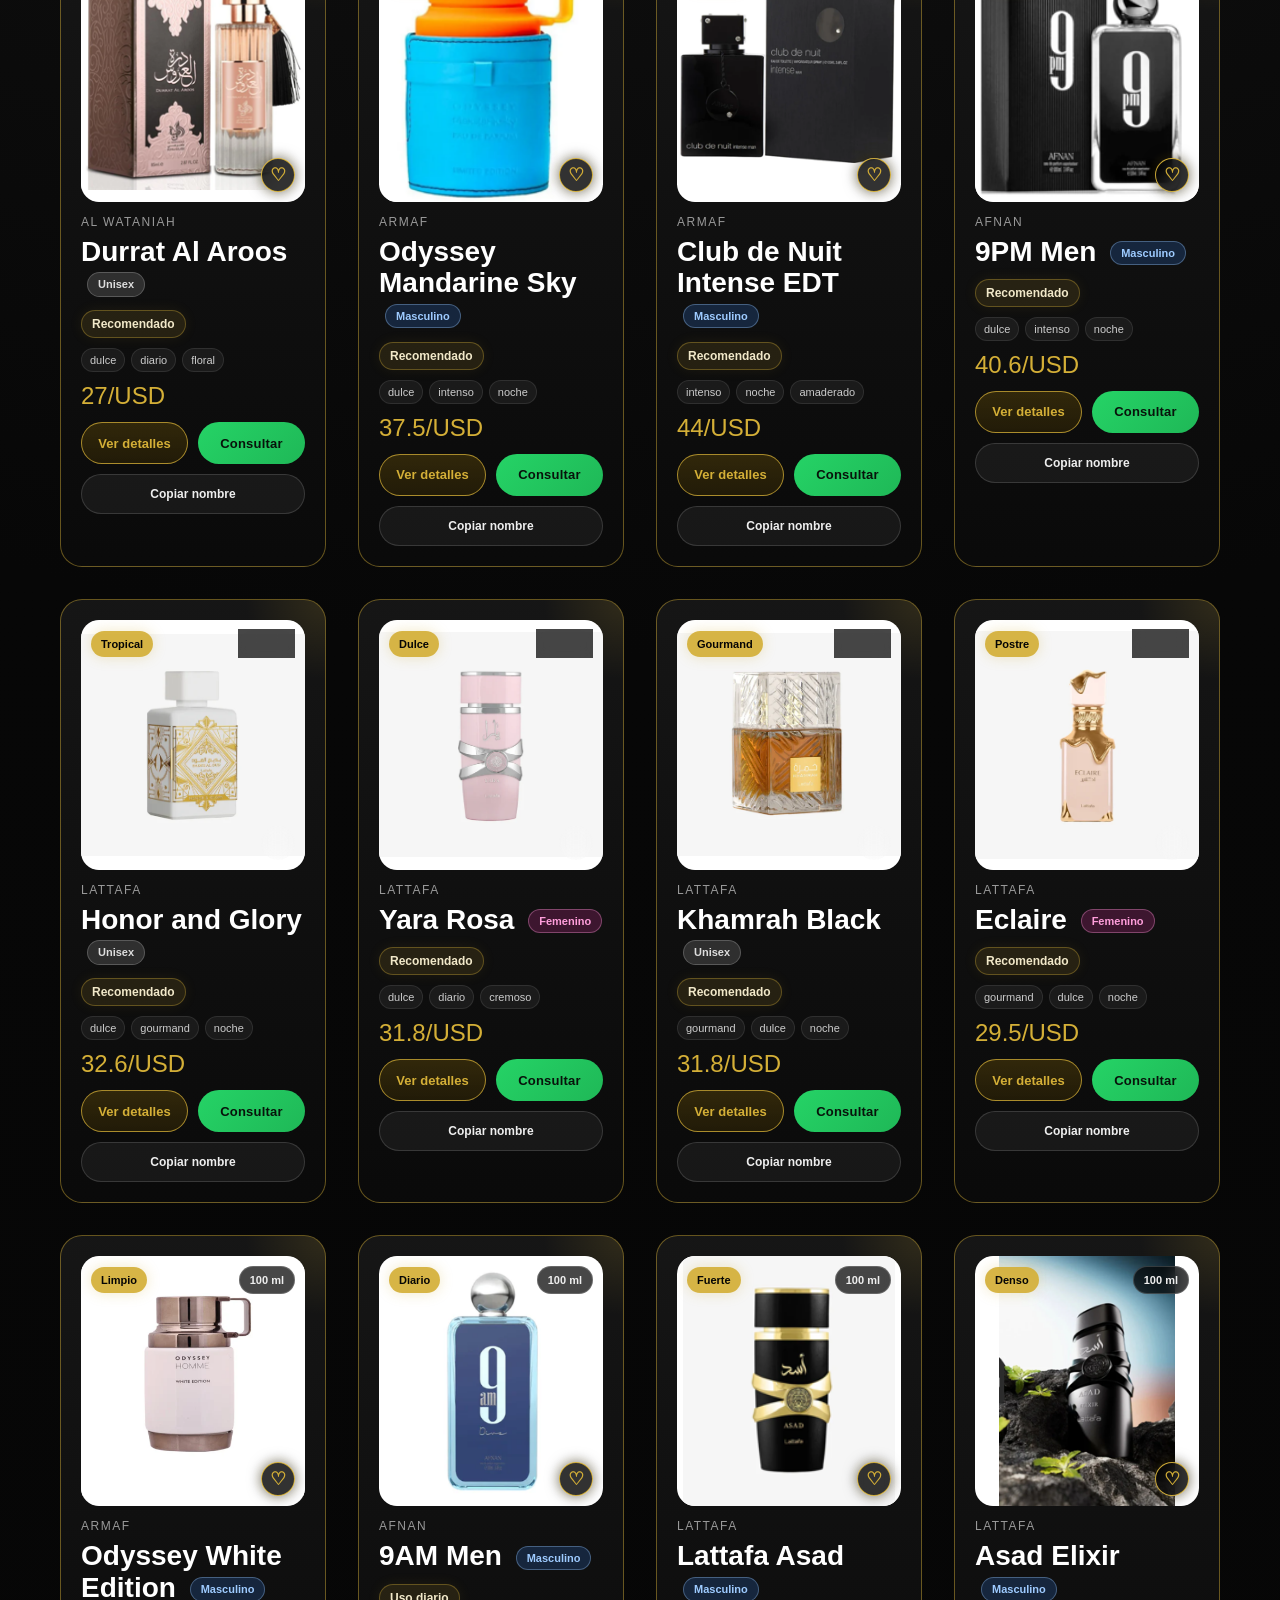
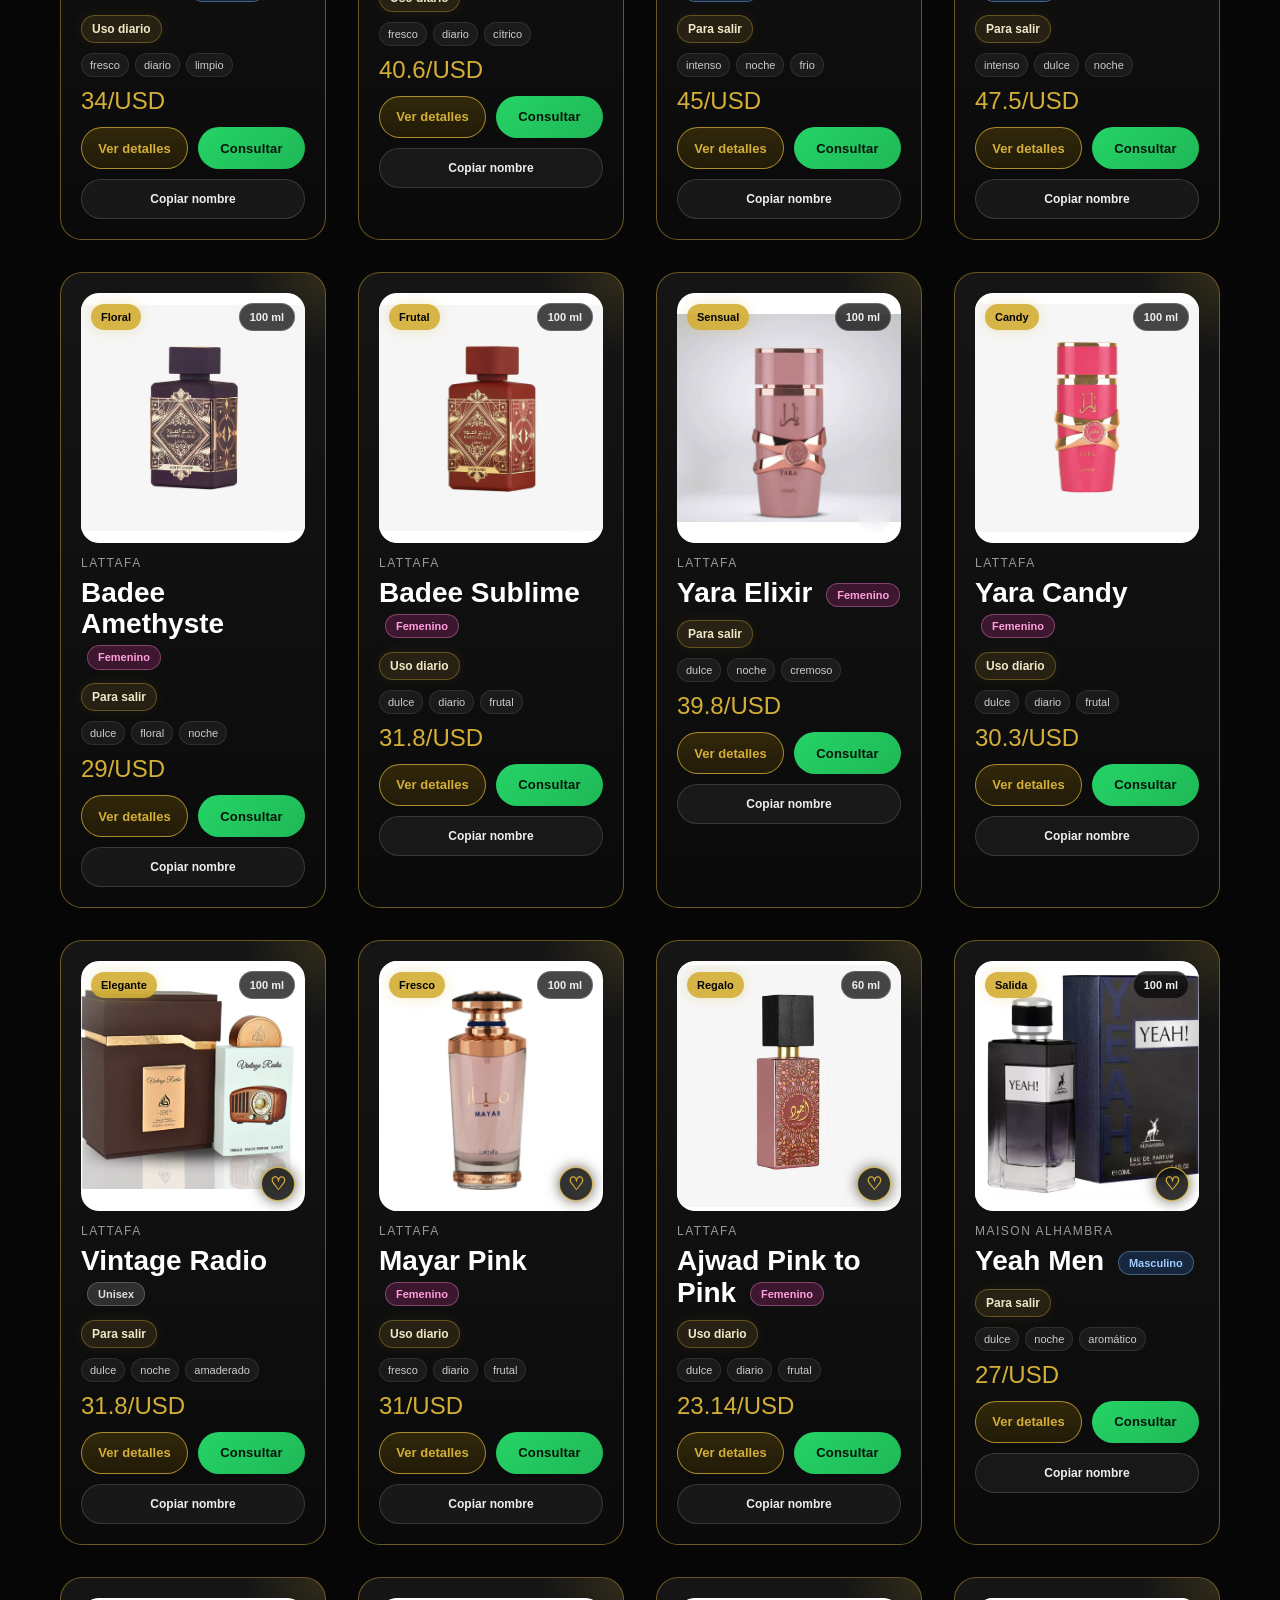
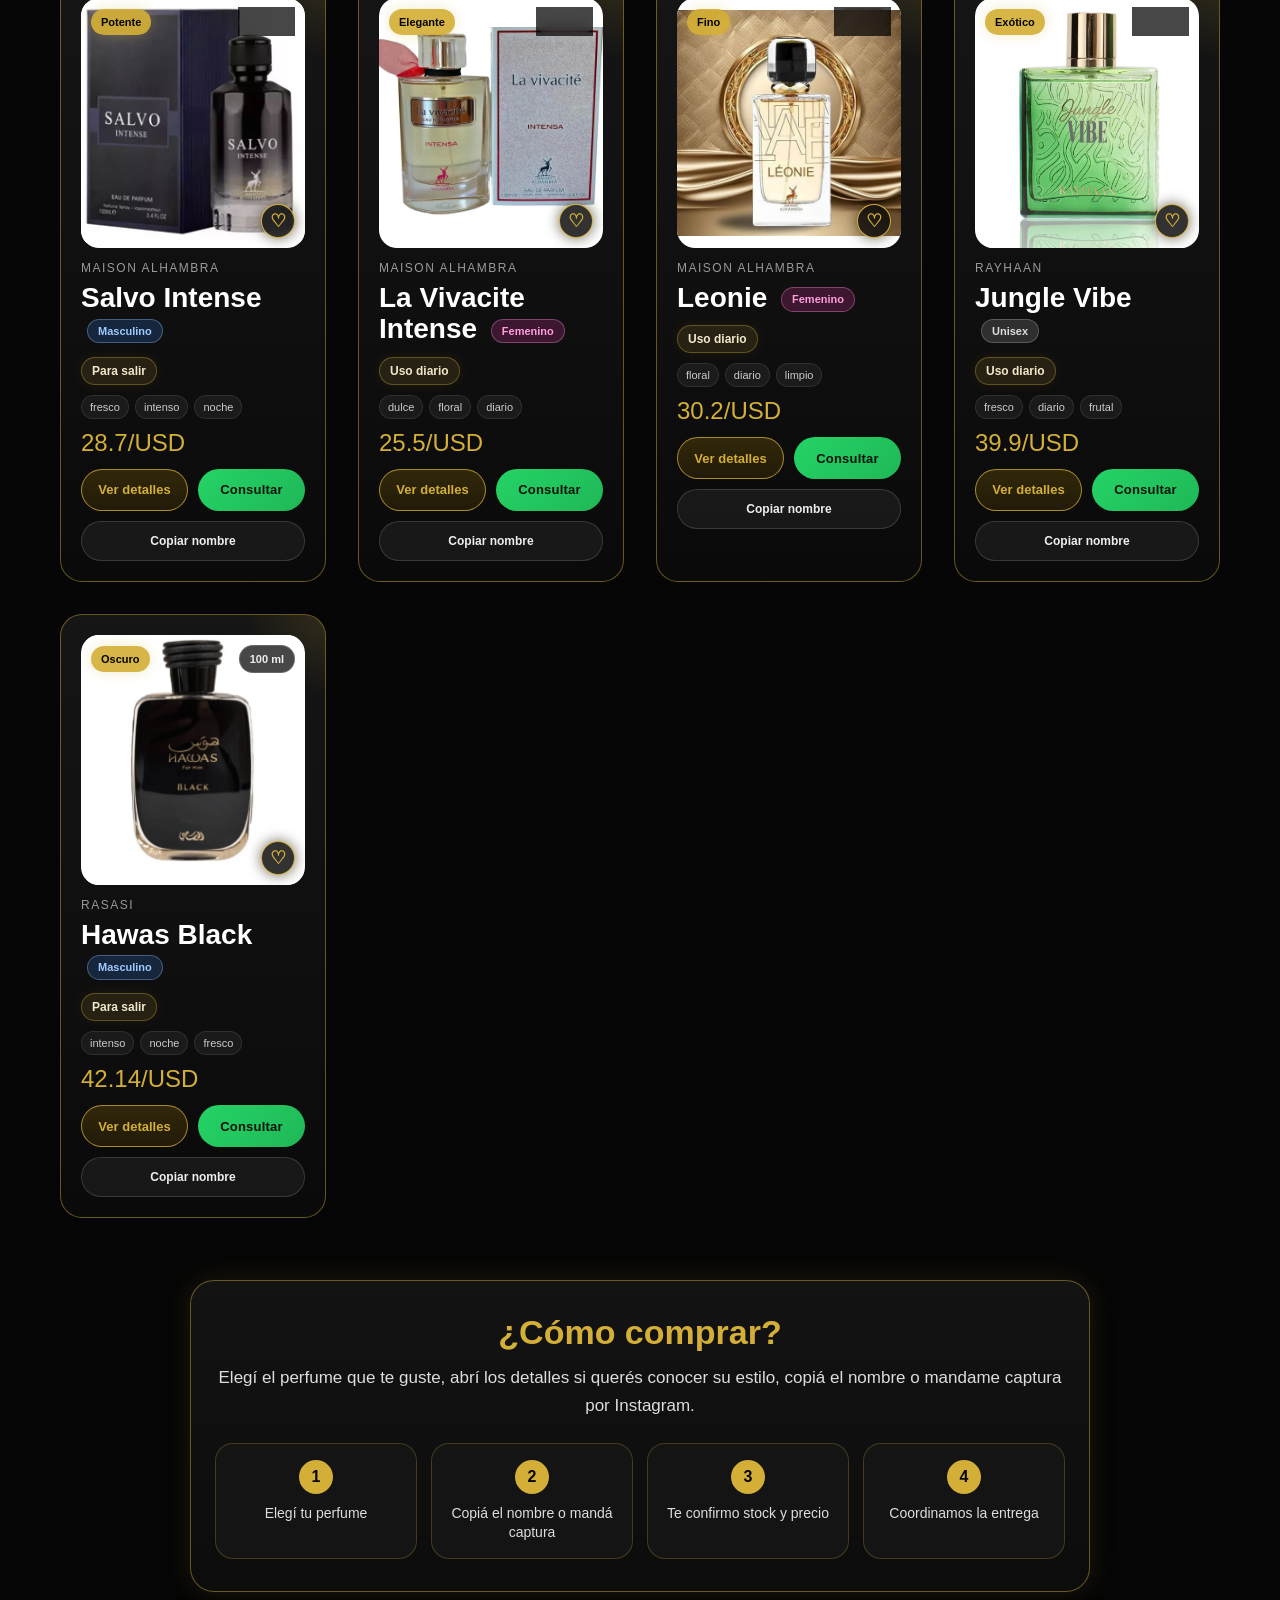
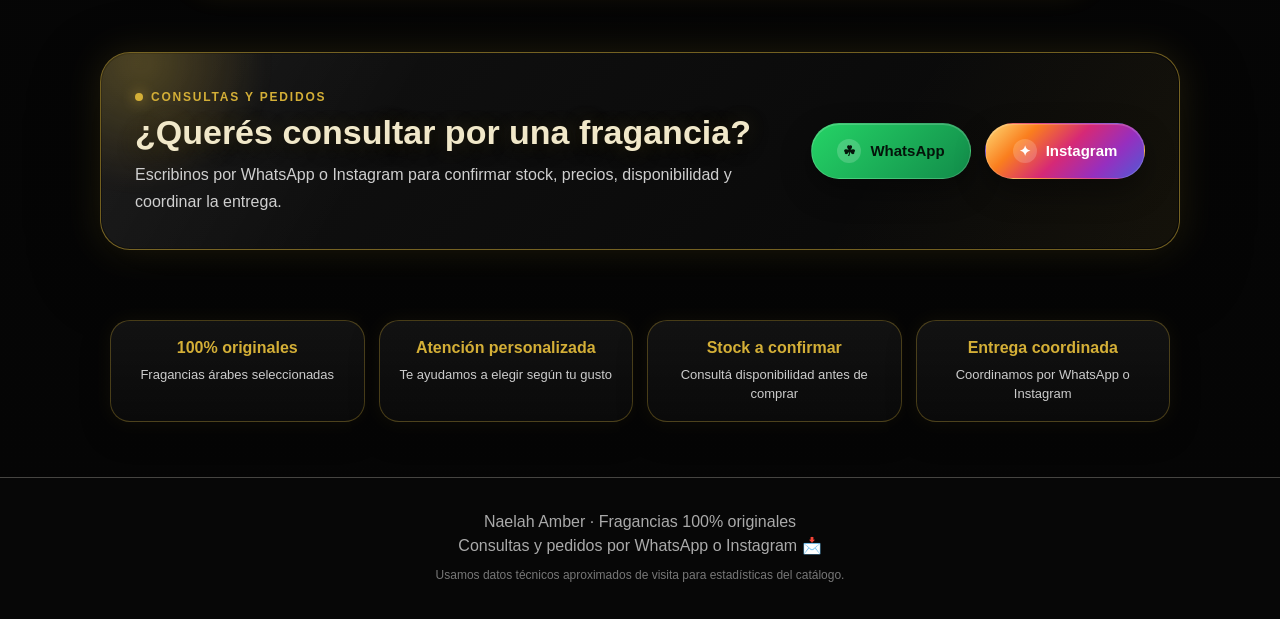
==== commit 60422e99: "corrijo favorito dentro de imagen" ====
--- a/index.html
+++ b/index.html
@@ -30,7 +30,6 @@
 
   <header>
     <div class="nav">
-
       <div class="brand-corner">
         <img src="img/naelah-logo.png" alt="Logo Naelah Amber" class="corner-logo">
         <div class="logo">Naelah Amber</div>
@@ -39,15 +38,14 @@
       <div class="search">
         <input type="text" id="searchInput" placeholder="Buscar perfume, marca o estilo...">
       </div>
-
     </div>
   </header>
 
-  <section class="hero hero-banner" aria-label="Naelah Amber Perfumes Árabes">
-    <img src="img/hero-naelah.png" alt="Naelah Amber Perfumes Árabes" class="hero-banner-img">
+  <section class="hero hero-banner" aria-label="Naelah Amber Fragancias Originales">
+    <img src="img/hero-naelah.png" alt="Naelah Amber Fragancias Originales" class="hero-banner-img">
 
     <div class="hero-mobile-text">
-      <h1>Perfumes Árabes Originales</h1>
+      <h1>Fragancias 100% Originales</h1>
       <p>Catálogo con perfiles olfativos, detalles y precios disponibles</p>
     </div>
   </section>
@@ -114,8 +112,17 @@
 
   <section class="catalog">
     <div class="catalog-head">
-      <h2>Catálogo</h2>
-      <p id="productCount">Mostrando perfumes</p>
+      <div>
+        <h2>Catálogo</h2>
+        <p id="productCount">Mostrando perfumes</p>
+      </div>
+
+      <div class="catalog-tools">
+        <button class="sort-btn active" type="button" data-sort="default">Recomendados</button>
+        <button class="sort-btn" type="button" data-sort="price-asc">Menor precio</button>
+        <button class="sort-btn" type="button" data-sort="price-desc">Mayor precio</button>
+        <button class="sort-btn" type="button" data-sort="name-asc">A-Z</button>
+      </div>
     </div>
 
     <div class="grid" id="productGrid"></div>
@@ -128,6 +135,15 @@
       No encontré ese perfume 😔<br>
       Probá buscar por marca, nombre o estilo.
     </div>
+  </section>
+
+  <section class="favorites-section" id="favoritesSection">
+    <div class="section-title">
+      <h2>Mis favoritos</h2>
+      <p>Perfumes que guardaste para comparar después</p>
+    </div>
+
+    <div class="favorites-grid" id="favoritesGrid"></div>
   </section>
 
   <section class="how-to-buy">
@@ -161,46 +177,70 @@
   </section>
 
   <section class="contact-section">
-  <div class="contact-box">
-    <div class="contact-glow"></div>
-
-    <div class="contact-content">
-      <span class="contact-kicker">Consultas y pedidos</span>
-
-      <h2>¿Querés consultar por un perfume?</h2>
-
-      <p>
-        Escribinos por WhatsApp o Instagram para confirmar stock, precios,
-        disponibilidad y coordinar la entrega.
-      </p>
-    </div>
-
-    <div class="contact-actions">
-      <a 
-        class="contact-btn whatsapp-contact"
-        href="https://wa.me/5491158999373?text=Hola%2C%20quiero%20consultar%20por%20un%20perfume%20de%20Naelah%20Amber"
-        target="_blank"
-        rel="noopener noreferrer"
-      >
-        <span class="contact-icon">☘</span>
-        <span>WhatsApp</span>
-      </a>
-
-      <a 
-        class="contact-btn instagram-contact"
-        href="https://www.instagram.com/bychevin/"
-        target="_blank"
-        rel="noopener noreferrer"
-      >
-        <span class="contact-icon">✦</span>
-        <span>Instagram</span>
-      </a>
-    </div>
-  </div>
-</section>
+    <div class="contact-box">
+      <div class="contact-glow"></div>
+
+      <div class="contact-content">
+        <span class="contact-kicker">Consultas y pedidos</span>
+
+        <h2>¿Querés consultar por una fragancia?</h2>
+
+        <p>
+          Escribinos por WhatsApp o Instagram para confirmar stock, precios,
+          disponibilidad y coordinar la entrega.
+        </p>
+      </div>
+
+      <div class="contact-actions">
+        <a
+          class="contact-btn whatsapp-contact"
+          href="https://wa.me/5491158999373?text=Hola%2C%20quiero%20consultar%20por%20una%20fragancia%20de%20Naelah%20Amber"
+          target="_blank"
+          rel="noopener noreferrer"
+        >
+          <span class="contact-icon">☘</span>
+          <span>WhatsApp</span>
+        </a>
+
+        <a
+          class="contact-btn instagram-contact"
+          href="https://www.instagram.com/bychevin/"
+          target="_blank"
+          rel="noopener noreferrer"
+        >
+          <span class="contact-icon">✦</span>
+          <span>Instagram</span>
+        </a>
+      </div>
+    </div>
+  </section>
+
+  <section class="trust-section">
+    <div class="trust-grid">
+      <div class="trust-card">
+        <strong>100% originales</strong>
+        <span>Fragancias árabes seleccionadas</span>
+      </div>
+
+      <div class="trust-card">
+        <strong>Atención personalizada</strong>
+        <span>Te ayudamos a elegir según tu gusto</span>
+      </div>
+
+      <div class="trust-card">
+        <strong>Stock a confirmar</strong>
+        <span>Consultá disponibilidad antes de comprar</span>
+      </div>
+
+      <div class="trust-card">
+        <strong>Entrega coordinada</strong>
+        <span>Coordinamos por WhatsApp o Instagram</span>
+      </div>
+    </div>
+  </section>
 
   <footer>
-    <p>Naelah Amber · Perfumes árabes originales</p>
+    <p>Naelah Amber · Fragancias 100% originales</p>
     <p>Consultas y pedidos por WhatsApp o Instagram 📩</p>
     <p class="privacy-note">
       Usamos datos técnicos aproximados de visita para estadísticas del catálogo.
@@ -260,9 +300,21 @@
         </div>
       </div>
 
-      <button class="modal-copy-btn" id="modalCopyBtn" type="button">
-        Copiar nombre
-      </button>
+      <div class="modal-actions">
+        <button class="modal-copy-btn" id="modalCopyBtn" type="button">
+          Copiar nombre
+        </button>
+
+        <a
+          class="modal-whatsapp-btn"
+          id="modalWhatsappBtn"
+          href="#"
+          target="_blank"
+          rel="noopener noreferrer"
+        >
+          Consultar por WhatsApp
+        </a>
+      </div>
 
       <p class="detail-warning">
         Rendimiento estimado: puede variar según piel, clima y cantidad aplicada.
--- a/style.css
+++ b/style.css
@@ -2473,4 +2473,1390 @@
   .contact-content p{
     font-size:14px;
   }
+}
+
+/* ========================================================= */
+/* PRECIOS USD + PESOS ARGENTINOS                            */
+/* ========================================================= */
+
+.price{
+  margin-top:10px !important;
+}
+
+.price-box{
+  display:flex;
+  flex-direction:column;
+  gap:4px;
+}
+
+.price-usd{
+  color:#d4af37;
+  font-size:24px;
+  font-weight:900;
+  line-height:1.1;
+}
+
+.price-ars{
+  color:#f1e8c9;
+  font-size:16px;
+  font-weight:900;
+  line-height:1.15;
+}
+
+.featured-price-line,
+.quiz-price-line{
+  display:flex;
+  align-items:center;
+  gap:5px;
+  flex-wrap:wrap;
+}
+
+.inline-usd{
+  color:#d4af37;
+  font-weight:900;
+}
+
+.inline-separator{
+  color:#d4af37;
+  opacity:.7;
+}
+
+.inline-ars{
+  color:#f1e8c9;
+  font-weight:900;
+}
+
+.modal-price-box{
+  display:flex;
+  flex-direction:column;
+  gap:4px;
+  align-items:flex-start;
+}
+
+.modal-price-usd{
+  color:#d4af37;
+  font-size:23px;
+  font-weight:900;
+  line-height:1.1;
+}
+
+.modal-price-ars{
+  color:#f1e8c9;
+  font-size:18px;
+  font-weight:900;
+  line-height:1.1;
+}
+
+@media(max-width:600px){
+
+  .price-box{
+    gap:2px;
+  }
+
+  .price-usd{
+    font-size:16px !important;
+  }
+
+  .price-ars{
+    font-size:12px !important;
+  }
+
+  .featured-price-line,
+  .quiz-price-line{
+    justify-content:center;
+    font-size:11px !important;
+    gap:4px;
+  }
+
+  .modal-price-box{
+    align-items:center;
+  }
+
+  .modal-price-usd{
+    font-size:22px;
+  }
+
+  .modal-price-ars{
+    font-size:16px;
+  }
+}
+
+
+
+
+.catalog-tools{
+display:flex;
+align-items:center;
+justify-content:flex-end;
+}
+
+.catalog-tools select{
+background:
+linear-gradient(180deg,rgba(20,20,20,.98),rgba(8,8,8,.98));
+color:#f1e8c9;
+border:1px solid rgba(212,175,55,.55);
+border-radius:999px;
+padding:12px 18px;
+font-weight:900;
+outline:none;
+cursor:pointer;
+box-shadow:
+0 0 18px rgba(212,175,55,.10),
+0 10px 25px rgba(0,0,0,.25);
+transition:.25s ease;
+}
+
+.catalog-tools select:hover,
+.catalog-tools select:focus{
+border-color:#d4af37;
+box-shadow:
+0 0 22px rgba(212,175,55,.22),
+0 10px 25px rgba(0,0,0,.35);
+}
+
+
+
+.favorite-btn{
+position:absolute;
+top:62px;
+right:14px;
+z-index:5;
+width:38px;
+height:38px;
+border-radius:50%;
+border:1px solid rgba(212,175,55,.65);
+background:rgba(0,0,0,.74);
+color:#d4af37;
+font-size:23px;
+font-weight:900;
+cursor:pointer;
+display:flex;
+align-items:center;
+justify-content:center;
+backdrop-filter:blur(8px);
+box-shadow:
+0 0 16px rgba(0,0,0,.45),
+inset 0 1px 0 rgba(255,255,255,.10);
+transition:.25s ease;
+}
+
+.favorite-btn:hover,
+.favorite-btn.active{
+background:#d4af37;
+color:#050505;
+transform:scale(1.08);
+box-shadow:
+0 0 20px rgba(212,175,55,.45),
+0 8px 20px rgba(0,0,0,.35);
+}
+
+
+
+.commercial-label{
+position:relative;
+z-index:1;
+display:inline-flex;
+width:max-content;
+max-width:100%;
+margin-top:5px;
+padding:6px 10px;
+border-radius:999px;
+background:rgba(212,175,55,.12);
+border:1px solid rgba(212,175,55,.35);
+color:#f1e8c9;
+font-size:12px;
+font-weight:900;
+box-shadow:0 0 14px rgba(212,175,55,.08);
+}
+
+
+
+.card-actions{
+grid-template-columns:1fr 1fr !important;
+}
+
+.consult-btn{
+display:flex;
+align-items:center;
+justify-content:center;
+padding:12px;
+border-radius:999px;
+background:linear-gradient(135deg,#25d366,#128c4a);
+border:1px solid rgba(37,211,102,.65);
+color:#04140a;
+font-weight:900;
+text-decoration:none;
+cursor:pointer;
+transition:.25s ease;
+box-shadow:
+0 0 16px rgba(37,211,102,.15),
+0 8px 18px rgba(0,0,0,.28);
+}
+
+.consult-btn:hover{
+transform:translateY(-2px);
+box-shadow:
+0 0 22px rgba(37,211,102,.35),
+0 10px 24px rgba(0,0,0,.38);
+}
+
+.copy-name-btn{
+grid-column:1 / -1;
+}
+
+
+
+.modal-actions{
+display:grid;
+grid-template-columns:1fr 1fr;
+gap:12px;
+margin-top:18px;
+}
+
+.modal-actions .modal-copy-btn{
+margin-top:0;
+}
+
+.modal-whatsapp-btn{
+display:flex;
+align-items:center;
+justify-content:center;
+padding:13px;
+border-radius:999px;
+border:none;
+background:linear-gradient(135deg,#25d366,#128c4a);
+color:#04140a;
+font-weight:900;
+text-decoration:none;
+cursor:pointer;
+transition:.25s ease;
+box-shadow:
+0 0 16px rgba(37,211,102,.18),
+0 8px 22px rgba(0,0,0,.3);
+}
+
+.modal-whatsapp-btn:hover{
+transform:translateY(-2px);
+box-shadow:
+0 0 22px rgba(37,211,102,.38),
+0 10px 28px rgba(0,0,0,.42);
+}
+
+
+
+.quiz-consult-btn{
+display:inline-flex;
+align-items:center;
+justify-content:center;
+margin-top:10px;
+padding:10px 14px;
+border-radius:999px;
+background:linear-gradient(135deg,#25d366,#128c4a);
+color:#04140a;
+font-weight:900;
+text-decoration:none;
+box-shadow:0 0 16px rgba(37,211,102,.18);
+transition:.25s ease;
+}
+
+.quiz-consult-btn:hover{
+transform:translateY(-2px);
+box-shadow:0 0 22px rgba(37,211,102,.32);
+}
+
+
+
+.favorites-section{
+max-width:1200px;
+margin:10px auto 45px;
+padding:0 20px;
+display:none;
+opacity:0;
+transform:translateY(30px);
+transition:.7s ease;
+}
+
+.favorites-section.show{
+opacity:1;
+transform:translateY(0);
+}
+
+.favorites-grid{
+display:grid;
+grid-template-columns:repeat(auto-fit,minmax(260px,1fr));
+gap:18px;
+}
+
+.favorite-card{
+background:
+linear-gradient(180deg,rgba(20,20,20,.96),rgba(8,8,8,.96));
+border:1px solid rgba(212,175,55,.38);
+border-radius:22px;
+padding:14px;
+display:grid;
+grid-template-columns:76px 1fr;
+gap:13px;
+align-items:center;
+box-shadow:
+0 0 20px rgba(212,175,55,.08),
+0 14px 35px rgba(0,0,0,.28);
+position:relative;
+overflow:hidden;
+}
+
+.favorite-card::before{
+content:"";
+position:absolute;
+right:-70px;
+top:-70px;
+width:150px;
+height:150px;
+border-radius:50%;
+background:radial-gradient(circle,rgba(212,175,55,.14),transparent 68%);
+pointer-events:none;
+}
+
+.favorite-card img{
+width:76px;
+height:76px;
+object-fit:contain;
+background:white;
+border-radius:14px;
+position:relative;
+z-index:1;
+}
+
+.favorite-card small{
+color:#999;
+letter-spacing:1px;
+font-size:10px;
+position:relative;
+z-index:1;
+}
+
+.favorite-card h3{
+font-size:17px;
+line-height:1.1;
+margin:4px 0;
+position:relative;
+z-index:1;
+}
+
+.favorite-card p{
+color:#d4af37;
+font-weight:900;
+position:relative;
+z-index:1;
+}
+
+.favorite-card-actions{
+grid-column:1 / -1;
+display:grid;
+grid-template-columns:1fr 1fr;
+gap:10px;
+position:relative;
+z-index:1;
+}
+
+.favorite-card-actions button,
+.favorite-card-actions a{
+padding:10px;
+border-radius:999px;
+border:1px solid rgba(212,175,55,.35);
+background:#111;
+color:#f1e8c9;
+font-weight:900;
+text-decoration:none;
+text-align:center;
+cursor:pointer;
+transition:.25s ease;
+}
+
+.favorite-card-actions button:hover{
+background:rgba(212,175,55,.15);
+border-color:#d4af37;
+}
+
+.favorite-card-actions a{
+background:linear-gradient(135deg,#25d366,#128c4a);
+color:#04140a;
+border-color:#25d366;
+}
+
+.favorite-card-actions a:hover{
+box-shadow:0 0 18px rgba(37,211,102,.30);
+}
+
+
+
+.trust-section{
+max-width:1100px;
+margin:30px auto 55px;
+padding:0 20px;
+opacity:0;
+transform:translateY(30px);
+transition:.7s ease;
+}
+
+.trust-section.show{
+opacity:1;
+transform:translateY(0);
+}
+
+.trust-grid{
+display:grid;
+grid-template-columns:repeat(4,1fr);
+gap:14px;
+}
+
+.trust-card{
+background:
+linear-gradient(180deg,rgba(255,255,255,.055),rgba(255,255,255,.025));
+border:1px solid rgba(212,175,55,.30);
+border-radius:20px;
+padding:18px 14px;
+text-align:center;
+box-shadow:
+0 0 18px rgba(212,175,55,.06),
+0 12px 30px rgba(0,0,0,.25);
+transition:.25s ease;
+}
+
+.trust-card:hover{
+transform:translateY(-4px);
+border-color:rgba(212,175,55,.55);
+box-shadow:
+0 0 24px rgba(212,175,55,.12),
+0 16px 35px rgba(0,0,0,.35);
+}
+
+.trust-card strong{
+display:block;
+color:#d4af37;
+font-size:16px;
+margin-bottom:8px;
+}
+
+.trust-card span{
+color:#ccc;
+font-size:13px;
+line-height:1.4;
+}
+
+
+
+.floating-whatsapp{
+position:fixed;
+right:18px;
+bottom:82px;
+z-index:2500;
+display:flex;
+align-items:center;
+justify-content:center;
+padding:13px 18px;
+border-radius:999px;
+background:linear-gradient(135deg,#25d366,#128c4a);
+color:#04140a;
+font-weight:900;
+text-decoration:none;
+box-shadow:
+0 0 22px rgba(37,211,102,.35),
+0 10px 25px rgba(0,0,0,.35);
+transition:.25s ease;
+}
+
+.floating-whatsapp:hover{
+transform:translateY(-3px) scale(1.04);
+box-shadow:
+0 0 28px rgba(37,211,102,.46),
+0 14px 32px rgba(0,0,0,.42);
+}
+
+
+
+@media(max-width:700px){
+
+.catalog-head{
+gap:14px !important;
+}
+
+.catalog-tools{
+width:100%;
+justify-content:center;
+}
+
+.catalog-tools select{
+width:100%;
+max-width:310px;
+text-align:center;
+}
+
+.trust-grid{
+grid-template-columns:1fr 1fr;
+gap:10px;
+}
+
+.trust-card{
+padding:15px 10px;
+}
+
+.trust-card strong{
+font-size:14px;
+}
+
+.trust-card span{
+font-size:12px;
+}
+
+.modal-actions{
+grid-template-columns:1fr;
+}
+
+.floating-whatsapp{
+right:12px;
+bottom:72px;
+padding:12px 15px;
+font-size:13px;
+}
+
+}
+
+@media(max-width:600px){
+
+.favorite-btn{
+top:48px;
+right:9px;
+width:31px;
+height:31px;
+font-size:18px;
+}
+
+.commercial-label{
+font-size:10px;
+padding:5px 7px;
+margin-top:5px;
+}
+
+.card-actions{
+grid-template-columns:1fr !important;
+}
+
+.copy-name-btn{
+grid-column:auto;
+}
+
+.consult-btn{
+padding:9px 7px;
+font-size:11px;
+}
+
+.favorites-section{
+padding:0 10px;
+margin:8px auto 38px;
+}
+
+.favorites-grid{
+grid-template-columns:1fr;
+}
+
+.favorite-card{
+grid-template-columns:68px 1fr;
+padding:12px;
+border-radius:18px;
+}
+
+.favorite-card img{
+width:68px;
+height:68px;
+}
+
+.trust-section{
+padding:0 10px;
+margin:25px auto 42px;
+}
+
+}
+
+@media(max-width:380px){
+
+.trust-grid{
+grid-template-columns:1fr;
+}
+
+.floating-whatsapp{
+font-size:12px;
+padding:11px 13px;
+}
+
+}
+
+/* ========================================================= */
+/* MEJORAS DE VENTA - ORDENAR, FAVORITOS, CONSULTAS          */
+/* ========================================================= */
+
+.catalog-head{
+align-items:center !important;
+gap:18px !important;
+}
+
+.catalog-tools{
+display:flex !important;
+align-items:center !important;
+justify-content:center !important;
+gap:10px !important;
+flex-wrap:wrap !important;
+}
+
+.catalog-tools select{
+display:none !important;
+}
+
+.sort-btn{
+border:1px solid rgba(212,175,55,.42);
+background:linear-gradient(180deg,rgba(22,22,22,.95),rgba(9,9,9,.96));
+color:#ddd;
+border-radius:999px;
+padding:11px 16px;
+font-size:13px;
+font-weight:900;
+cursor:pointer;
+box-shadow:0 0 14px rgba(212,175,55,.06),0 8px 18px rgba(0,0,0,.25);
+transition:.22s ease;
+}
+
+.sort-btn:hover{
+transform:translateY(-2px);
+border-color:rgba(212,175,55,.75);
+color:#f1e8c9;
+box-shadow:0 0 20px rgba(212,175,55,.16),0 10px 22px rgba(0,0,0,.34);
+}
+
+.sort-btn.active{
+background:#d4af37;
+color:#050505;
+border-color:#d4af37;
+box-shadow:0 0 22px rgba(212,175,55,.32),0 10px 24px rgba(0,0,0,.35);
+}
+
+.card{
+position:relative !important;
+}
+
+.favorite-btn{
+position:absolute !important;
+top:18px !important;
+right:18px !important;
+z-index:30 !important;
+width:42px !important;
+height:42px !important;
+border-radius:50% !important;
+border:1px solid rgba(212,175,55,.75) !important;
+background:rgba(5,5,5,.78) !important;
+color:#d4af37 !important;
+font-size:24px !important;
+font-weight:900 !important;
+line-height:1 !important;
+cursor:pointer !important;
+display:flex !important;
+align-items:center !important;
+justify-content:center !important;
+backdrop-filter:blur(10px) !important;
+box-shadow:0 0 18px rgba(0,0,0,.45),0 0 14px rgba(212,175,55,.12) !important;
+transition:.22s ease !important;
+}
+
+.favorite-btn:hover{
+transform:scale(1.08) !important;
+box-shadow:0 0 22px rgba(212,175,55,.34),0 10px 25px rgba(0,0,0,.35) !important;
+}
+
+.favorite-btn.active{
+background:#d4af37 !important;
+color:#050505 !important;
+box-shadow:0 0 24px rgba(212,175,55,.45),0 10px 25px rgba(0,0,0,.35) !important;
+}
+
+.commercial-label{
+position:relative;
+z-index:1;
+display:inline-flex;
+width:max-content;
+max-width:100%;
+margin-top:5px;
+padding:6px 10px;
+border-radius:999px;
+background:rgba(212,175,55,.12);
+border:1px solid rgba(212,175,55,.35);
+color:#f1e8c9;
+font-size:12px;
+font-weight:900;
+box-shadow:0 0 14px rgba(212,175,55,.08);
+}
+
+.card-actions{
+grid-template-columns:1fr 1fr !important;
+}
+
+.consult-btn{
+display:flex;
+align-items:center;
+justify-content:center;
+padding:12px;
+border-radius:999px;
+background:linear-gradient(135deg,#25d366,#128c4a);
+border:1px solid rgba(37,211,102,.65);
+color:#04140a;
+font-weight:900;
+text-decoration:none;
+cursor:pointer;
+transition:.25s ease;
+box-shadow:0 0 16px rgba(37,211,102,.15),0 8px 18px rgba(0,0,0,.28);
+}
+
+.consult-btn:hover{
+transform:translateY(-2px);
+box-shadow:0 0 22px rgba(37,211,102,.35),0 10px 24px rgba(0,0,0,.38);
+}
+
+.copy-name-btn{
+grid-column:1 / -1;
+}
+
+.modal-actions{
+display:grid;
+grid-template-columns:1fr 1fr;
+gap:12px;
+margin-top:18px;
+}
+
+.modal-actions .modal-copy-btn{
+margin-top:0;
+}
+
+.modal-whatsapp-btn{
+display:flex;
+align-items:center;
+justify-content:center;
+padding:13px;
+border-radius:999px;
+border:none;
+background:linear-gradient(135deg,#25d366,#128c4a);
+color:#04140a;
+font-weight:900;
+text-decoration:none;
+cursor:pointer;
+transition:.25s ease;
+box-shadow:0 0 16px rgba(37,211,102,.18),0 8px 22px rgba(0,0,0,.3);
+}
+
+.modal-whatsapp-btn:hover{
+transform:translateY(-2px);
+box-shadow:0 0 22px rgba(37,211,102,.38),0 10px 28px rgba(0,0,0,.42);
+}
+
+.quiz-consult-btn{
+display:inline-flex;
+align-items:center;
+justify-content:center;
+margin-top:10px;
+padding:10px 14px;
+border-radius:999px;
+background:linear-gradient(135deg,#25d366,#128c4a);
+color:#04140a;
+font-weight:900;
+text-decoration:none;
+box-shadow:0 0 16px rgba(37,211,102,.18);
+transition:.25s ease;
+}
+
+.favorites-section{
+max-width:1200px;
+margin:10px auto 45px;
+padding:0 20px;
+display:none;
+opacity:0;
+transform:translateY(30px);
+transition:.7s ease;
+}
+
+.favorites-section.show{
+opacity:1;
+transform:translateY(0);
+}
+
+.favorites-grid{
+display:grid;
+grid-template-columns:repeat(auto-fit,minmax(260px,1fr));
+gap:18px;
+}
+
+.favorite-card{
+background:linear-gradient(180deg,rgba(20,20,20,.96),rgba(8,8,8,.96));
+border:1px solid rgba(212,175,55,.38);
+border-radius:22px;
+padding:14px;
+display:grid;
+grid-template-columns:76px 1fr;
+gap:13px;
+align-items:center;
+box-shadow:0 0 20px rgba(212,175,55,.08),0 14px 35px rgba(0,0,0,.28);
+position:relative;
+overflow:hidden;
+}
+
+.favorite-card img{
+width:76px;
+height:76px;
+object-fit:contain;
+background:white;
+border-radius:14px;
+}
+
+.favorite-card small{
+color:#999;
+letter-spacing:1px;
+font-size:10px;
+}
+
+.favorite-card h3{
+font-size:17px;
+line-height:1.1;
+margin:4px 0;
+}
+
+.favorite-card p{
+color:#d4af37;
+font-weight:900;
+}
+
+.favorite-card-actions{
+grid-column:1 / -1;
+display:grid;
+grid-template-columns:1fr 1fr;
+gap:10px;
+}
+
+.favorite-card-actions button,
+.favorite-card-actions a{
+padding:10px;
+border-radius:999px;
+border:1px solid rgba(212,175,55,.35);
+background:#111;
+color:#f1e8c9;
+font-weight:900;
+text-decoration:none;
+text-align:center;
+cursor:pointer;
+transition:.25s ease;
+}
+
+.favorite-card-actions a{
+background:linear-gradient(135deg,#25d366,#128c4a);
+color:#04140a;
+border-color:#25d366;
+}
+
+.trust-section{
+max-width:1100px;
+margin:30px auto 55px;
+padding:0 20px;
+opacity:0;
+transform:translateY(30px);
+transition:.7s ease;
+}
+
+.trust-section.show{
+opacity:1;
+transform:translateY(0);
+}
+
+.trust-grid{
+display:grid;
+grid-template-columns:repeat(4,1fr);
+gap:14px;
+}
+
+.trust-card{
+background:linear-gradient(180deg,rgba(255,255,255,.055),rgba(255,255,255,.025));
+border:1px solid rgba(212,175,55,.30);
+border-radius:20px;
+padding:18px 14px;
+text-align:center;
+box-shadow:0 0 18px rgba(212,175,55,.06),0 12px 30px rgba(0,0,0,.25);
+transition:.25s ease;
+}
+
+.trust-card strong{
+display:block;
+color:#d4af37;
+font-size:16px;
+margin-bottom:8px;
+}
+
+.trust-card span{
+color:#ccc;
+font-size:13px;
+line-height:1.4;
+}
+
+.floating-whatsapp{
+display:none !important;
+}
+
+@media(max-width:700px){
+
+.catalog-head{
+display:flex !important;
+flex-direction:column !important;
+align-items:center !important;
+text-align:center !important;
+}
+
+.catalog-tools{
+width:100% !important;
+display:grid !important;
+grid-template-columns:1fr 1fr !important;
+gap:9px !important;
+padding:0 4px !important;
+}
+
+.sort-btn{
+width:100% !important;
+padding:11px 8px !important;
+font-size:12px !important;
+}
+
+.trust-grid{
+grid-template-columns:1fr 1fr;
+gap:10px;
+}
+
+.modal-actions{
+grid-template-columns:1fr;
+}
+
+}
+
+@media(max-width:600px){
+
+.favorite-btn{
+top:14px !important;
+right:14px !important;
+width:34px !important;
+height:34px !important;
+font-size:20px !important;
+}
+
+.commercial-label{
+font-size:10px;
+padding:5px 7px;
+margin-top:5px;
+}
+
+.card-actions{
+grid-template-columns:1fr !important;
+}
+
+.copy-name-btn{
+grid-column:auto;
+}
+
+.consult-btn{
+padding:9px 7px;
+font-size:11px;
+}
+
+.favorites-section{
+padding:0 10px;
+margin:8px auto 38px;
+}
+
+.favorites-grid{
+grid-template-columns:1fr;
+}
+
+.favorite-card{
+grid-template-columns:68px 1fr;
+padding:12px;
+border-radius:18px;
+}
+
+.favorite-card img{
+width:68px;
+height:68px;
+}
+
+.trust-section{
+padding:0 10px;
+margin:25px auto 42px;
+}
+
+}
+
+@media(max-width:380px){
+
+.trust-grid{
+grid-template-columns:1fr;
+}
+
+}
+
+
+
+.favorite-btn{
+  top:52px !important;
+  right:16px !important;
+  width:34px !important;
+  height:34px !important;
+  font-size:19px !important;
+  z-index:25 !important;
+  border-width:1px !important;
+}
+
+/* En mobile todavía más compacto */
+@media(max-width:600px){
+  .favorite-btn{
+    top:45px !important;
+    right:10px !important;
+    width:29px !important;
+    height:29px !important;
+    font-size:16px !important;
+  }
+}
+
+/* Botones de card más parejos */
+.card-actions{
+  display:grid !important;
+  grid-template-columns:1fr 1fr !important;
+  gap:8px !important;
+  margin-top:12px !important;
+}
+
+/* Ver detalles y Consultar con misma altura */
+.detail-btn,
+.consult-btn{
+  min-height:38px !important;
+  height:38px !important;
+  padding:8px 10px !important;
+  font-size:12px !important;
+  border-radius:999px !important;
+  line-height:1 !important;
+}
+
+/* Consultar menos enorme, más elegante */
+.consult-btn{
+  background:linear-gradient(135deg,#25d366,#128c4a) !important;
+  color:#04140a !important;
+  font-weight:900 !important;
+  letter-spacing:.2px !important;
+}
+
+/* Copiar nombre debajo, full width pero más compacto */
+.copy-name-btn{
+  grid-column:1 / -1 !important;
+  min-height:38px !important;
+  height:38px !important;
+  padding:8px 10px !important;
+  font-size:12px !important;
+  border-radius:999px !important;
+}
+
+/* Mobile: una columna, botones compactos */
+@media(max-width:600px){
+
+  .card-actions{
+    grid-template-columns:1fr !important;
+    gap:7px !important;
+    margin-top:10px !important;
+  }
+
+  .detail-btn,
+  .consult-btn,
+  .copy-name-btn{
+    width:100% !important;
+    min-height:34px !important;
+    height:34px !important;
+    padding:7px 8px !important;
+    font-size:10.5px !important;
+  }
+}
+
+
+.card{
+  position: relative !important;
+  overflow: hidden !important;
+}
+
+.card-image,
+.card-img-wrap,
+.card-media,
+.card-thumb{
+  position: relative !important;
+}
+
+
+.favorite-btn{
+  position: absolute !important;
+  top: auto !important;
+  bottom: 12px !important;
+  right: 12px !important;
+  left: auto !important;
+
+  width: 34px !important;
+  height: 34px !important;
+  border-radius: 50% !important;
+
+  display: flex !important;
+  align-items: center !important;
+  justify-content: center !important;
+
+  background: rgba(20,20,20,.95) !important;
+  border: 1.5px solid rgba(212,175,55,.95) !important;
+  color: #d4af37 !important;
+  font-size: 17px !important;
+  line-height: 1 !important;
+
+  box-shadow: 0 8px 18px rgba(0,0,0,.35) !important;
+  z-index: 8 !important;
+
+  transform: none !important;
+  margin: 0 !important;
+  padding: 0 !important;
+}
+
+.favorite-btn:hover{
+  transform: scale(1.05) !important;
+}
+
+.favorite-btn.active,
+.favorite-btn.is-favorite{
+  background: #d4af37 !important;
+  color: #111 !important;
+  border-color: #d4af37 !important;
+}
+
+
+.badge,
+.card-badge,
+.ml-card,
+.card-top{
+  z-index: 9 !important;
+}
+
+
+.card-actions{
+  display: grid !important;
+  grid-template-columns: 1fr 1fr !important;
+  gap: 10px !important;
+  align-items: stretch !important;
+  margin-top: 12px !important;
+}
+
+
+.detail-btn,
+.consult-btn{
+  position: static !important;
+  transform: none !important;
+  top: auto !important;
+  bottom: auto !important;
+  left: auto !important;
+  right: auto !important;
+
+  width: 100% !important;
+  min-width: 0 !important;
+  height: 42px !important;
+  min-height: 42px !important;
+
+  display: flex !important;
+  align-items: center !important;
+  justify-content: center !important;
+
+  padding: 0 14px !important;
+  margin: 0 !important;
+  border-radius: 999px !important;
+
+  font-size: 13px !important;
+  font-weight: 800 !important;
+  line-height: 1 !important;
+  white-space: nowrap !important;
+}
+
+/* Ver detalles */
+.detail-btn{
+  background: linear-gradient(180deg, rgba(70,55,10,.65), rgba(35,28,8,.95)) !important;
+  border: 1px solid rgba(212,175,55,.75) !important;
+  color: #d4af37 !important;
+}
+
+/* Consultar más chico y prolijo */
+.consult-btn{
+  background: linear-gradient(135deg, #25d366, #1fb857) !important;
+  border: none !important;
+  color: #08130b !important;
+  box-shadow: none !important;
+}
+
+/* Botón copiar abajo ocupando toda la fila */
+.copy-name-btn{
+  grid-column: 1 / -1 !important;
+
+  width: 100% !important;
+  height: 40px !important;
+  min-height: 40px !important;
+
+  display: flex !important;
+  align-items: center !important;
+  justify-content: center !important;
+
+  margin: 0 !important;
+  padding: 0 12px !important;
+  border-radius: 999px !important;
+
+  font-size: 12px !important;
+  font-weight: 700 !important;
+  line-height: 1 !important;
+}
+
+
+.card img,
+.card-image img,
+.card-thumb img,
+.card-media img{
+  display: block !important;
+}
+
+
+@media (max-width: 600px){
+
+  .favorite-btn{
+    bottom: 10px !important;
+    right: 10px !important;
+    width: 30px !important;
+    height: 30px !important;
+    font-size: 15px !important;
+  }
+
+  .card-actions{
+    grid-template-columns: 1fr 1fr !important;
+    gap: 8px !important;
+    margin-top: 10px !important;
+  }
+
+  .detail-btn,
+  .consult-btn{
+    height: 36px !important;
+    min-height: 36px !important;
+    font-size: 11px !important;
+    padding: 0 10px !important;
+  }
+
+  .copy-name-btn{
+    height: 36px !important;
+    min-height: 36px !important;
+    font-size: 11px !important;
+  }
+}
+
+
+
+.product-image-wrap{
+  position:relative !important;
+  width:100% !important;
+  overflow:hidden !important;
+  border-radius:18px !important;
+}
+
+.product-image-wrap img{
+  display:block !important;
+  width:100% !important;
+}
+
+/* La etiqueta de arriba queda arriba de la imagen */
+.product-image-wrap .card-top{
+  position:absolute !important;
+  top:10px !important;
+  left:10px !important;
+  right:10px !important;
+  z-index:5 !important;
+}
+
+/* Corazón abajo a la derecha de la FOTO */
+.product-image-wrap .favorite-btn{
+  position:absolute !important;
+  top:auto !important;
+  left:auto !important;
+  right:10px !important;
+  bottom:10px !important;
+  z-index:6 !important;
+
+  width:34px !important;
+  height:34px !important;
+  min-width:34px !important;
+  min-height:34px !important;
+
+  display:flex !important;
+  align-items:center !important;
+  justify-content:center !important;
+
+  border-radius:50% !important;
+  border:1.5px solid rgba(212,175,55,.95) !important;
+  background:rgba(5,5,5,.82) !important;
+  color:#d4af37 !important;
+
+  font-size:18px !important;
+  font-weight:900 !important;
+  line-height:1 !important;
+
+  padding:0 !important;
+  margin:0 !important;
+  cursor:pointer !important;
+
+  backdrop-filter:blur(8px) !important;
+  box-shadow:
+    0 0 14px rgba(0,0,0,.55),
+    0 0 12px rgba(212,175,55,.20) !important;
+
+  transform:none !important;
+  transition:.22s ease !important;
+}
+
+.product-image-wrap .favorite-btn:hover{
+  transform:scale(1.07) !important;
+}
+
+.product-image-wrap .favorite-btn.active{
+  background:#d4af37 !important;
+  color:#050505 !important;
+  box-shadow:
+    0 0 18px rgba(212,175,55,.45),
+    0 8px 18px rgba(0,0,0,.35) !important;
+}
+
+/* Evita que reglas viejas del corazón lo manden abajo de la card */
+.card > .favorite-btn{
+  display:none !important;
+}
+
+/* Mobile */
+@media(max-width:600px){
+
+  .product-image-wrap{
+    border-radius:12px !important;
+  }
+
+  .product-image-wrap .card-top{
+    top:8px !important;
+    left:8px !important;
+    right:8px !important;
+  }
+
+  .product-image-wrap .favorite-btn{
+    right:8px !important;
+    bottom:8px !important;
+    width:29px !important;
+    height:29px !important;
+    min-width:29px !important;
+    min-height:29px !important;
+    font-size:15px !important;
+  }
 }
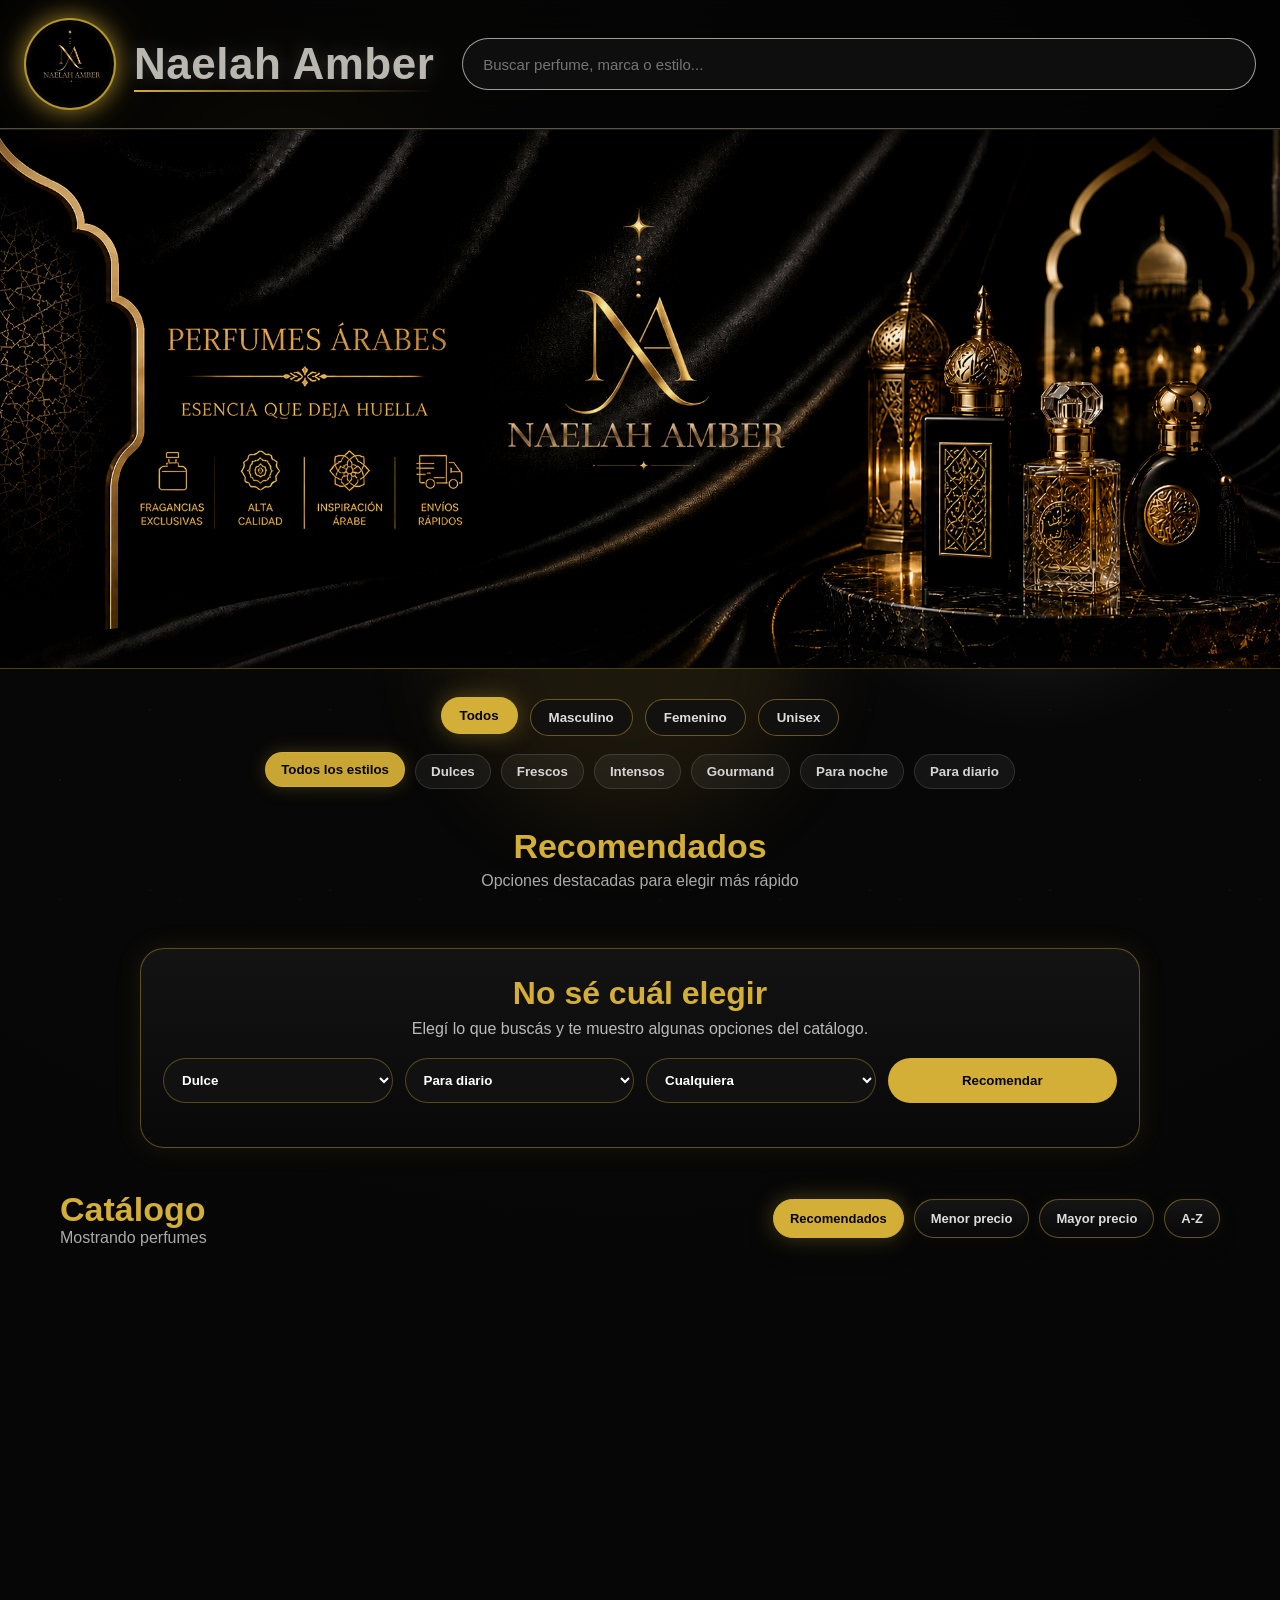
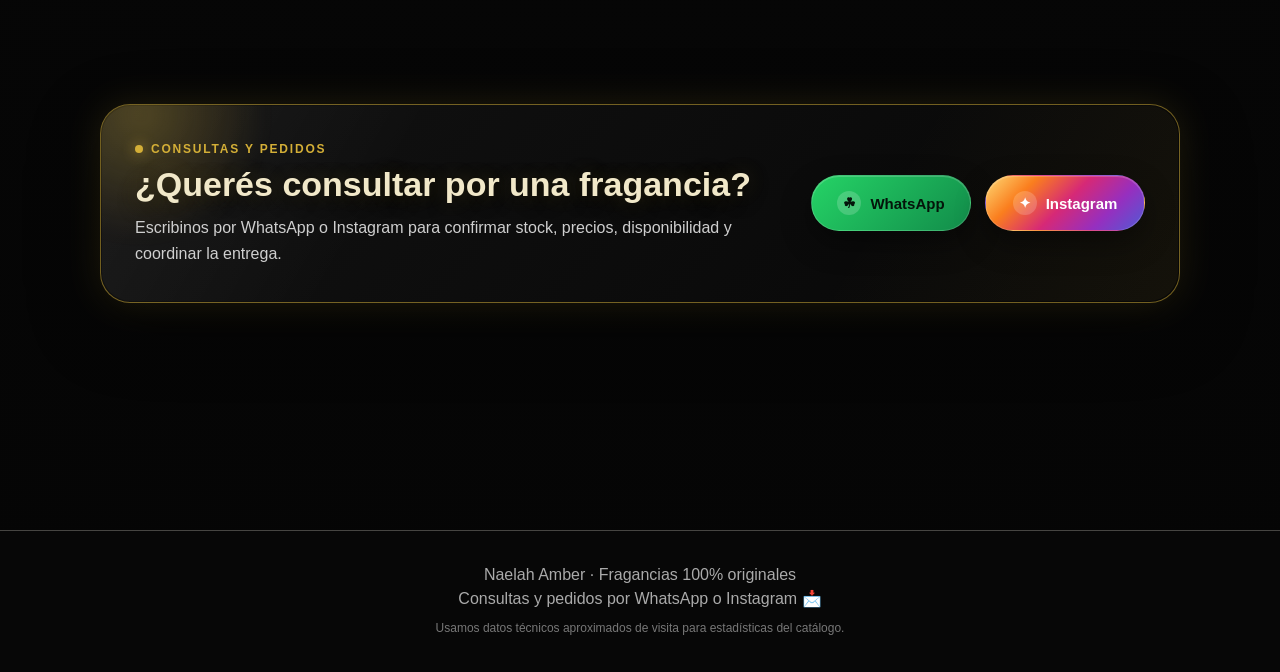
==== commit c388db18: "quito el anuncio del inicio" ====
--- a/index.html
+++ b/index.html
@@ -15,18 +15,6 @@
   </div>
 
   <div class="sparkles"></div>
-
-  <div class="info-banner" id="infoBanner">
-    <div class="info-box">
-      <p>
-        Antes de comprar 👇<br><br>
-        Mirá el catálogo, buscá el perfume que quieras y mandame captura o el nombre por Instagram 📩<br><br>
-        Así puedo confirmarte disponibilidad, precio y coordinar todo con vos.<br><br>
-        Cualquier duda, escribime sin problema 😉
-      </p>
-      <button type="button" id="closeBannerBtn">Entendido</button>
-    </div>
-  </div>
 
   <header>
     <div class="nav">
--- a/style.css
+++ b/style.css
@@ -992,7 +992,7 @@
 }
 }
 
-/* EXTRAS PRO PARA CATÁLOGO */
+
 
 .style-filters{
 max-width:1200px;
@@ -1412,10 +1412,6 @@
 padding:24px;
 }
 
-/* ========================================================= */
-/* FIX MOBILE CATÁLOGO 2 COLUMNAS + FILTROS BIEN CENTRADOS   */
-/* Este bloque va al final y pisa todo lo anterior            */
-/* ========================================================= */
 
 .mobile-show-more{
 display:none;
@@ -1467,7 +1463,7 @@
 font-size:15px !important;
 }
 
-/* FILTROS DE GÉNERO CENTRADOS EN 4 COLUMNAS */
+
 
 .filters{
 width:100% !important;
@@ -1495,7 +1491,7 @@
 justify-content:center !important;
 }
 
-/* FILTROS DE ESTILO CENTRADOS Y SIN CORTE */
+
 
 .style-filters{
 width:100% !important;
@@ -1893,10 +1889,7 @@
 }
 }
 
-/* ========================================================= */
-/* NAELAH FINAL: LOGO HEADER + HERO RESPONSIVE               */
-/* Este bloque reemplaza los ajustes repetidos del final      */
-/* ========================================================= */
+
 
 .privacy-note{
 color:#777;
@@ -1906,7 +1899,7 @@
 line-height:1.4;
 }
 
-/* HEADER CON LOGO */
+
 header{
 padding:18px 24px !important;
 }
@@ -1963,7 +1956,7 @@
 font-size:15px !important;
 }
 
-/* HERO PC: banner ancho sin bordes negros */
+
 @media(min-width:901px){
 
 .hero-banner{
@@ -2034,7 +2027,7 @@
 }
 }
 
-/* TABLET: mantiene banner pero más bajo */
+
 @media(max-width:900px) and (min-width:601px){
 
 .nav{
@@ -2106,7 +2099,7 @@
 }
 }
 
-/* CELULAR: sin banner, vuelve al hero simple */
+
 @media(max-width:600px){
 
 header{
@@ -2403,7 +2396,7 @@
     0 14px 32px rgba(0,0,0,.45);
 }
 
-/* Tablet */
+
 @media(max-width:900px){
 
   .contact-box{
@@ -2475,9 +2468,7 @@
   }
 }
 
-/* ========================================================= */
-/* PRECIOS USD + PESOS ARGENTINOS                            */
-/* ========================================================= */
+
 
 .price{
   margin-top:10px !important;
@@ -3090,9 +3081,6 @@
 
 }
 
-/* ========================================================= */
-/* MEJORAS DE VENTA - ORDENAR, FAVORITOS, CONSULTAS          */
-/* ========================================================= */
 
 .catalog-head{
 align-items:center !important;
@@ -3513,7 +3501,7 @@
   border-width:1px !important;
 }
 
-/* En mobile todavía más compacto */
+
 @media(max-width:600px){
   .favorite-btn{
     top:45px !important;
@@ -3524,7 +3512,7 @@
   }
 }
 
-/* Botones de card más parejos */
+
 .card-actions{
   display:grid !important;
   grid-template-columns:1fr 1fr !important;
@@ -3532,7 +3520,7 @@
   margin-top:12px !important;
 }
 
-/* Ver detalles y Consultar con misma altura */
+
 .detail-btn,
 .consult-btn{
   min-height:38px !important;
@@ -3543,7 +3531,7 @@
   line-height:1 !important;
 }
 
-/* Consultar menos enorme, más elegante */
+
 .consult-btn{
   background:linear-gradient(135deg,#25d366,#128c4a) !important;
   color:#04140a !important;
@@ -3551,7 +3539,7 @@
   letter-spacing:.2px !important;
 }
 
-/* Copiar nombre debajo, full width pero más compacto */
+
 .copy-name-btn{
   grid-column:1 / -1 !important;
   min-height:38px !important;
@@ -3561,7 +3549,7 @@
   border-radius:999px !important;
 }
 
-/* Mobile: una columna, botones compactos */
+
 @media(max-width:600px){
 
   .card-actions{
@@ -3681,14 +3669,14 @@
   white-space: nowrap !important;
 }
 
-/* Ver detalles */
+
 .detail-btn{
   background: linear-gradient(180deg, rgba(70,55,10,.65), rgba(35,28,8,.95)) !important;
   border: 1px solid rgba(212,175,55,.75) !important;
   color: #d4af37 !important;
 }
 
-/* Consultar más chico y prolijo */
+
 .consult-btn{
   background: linear-gradient(135deg, #25d366, #1fb857) !important;
   border: none !important;
@@ -3696,7 +3684,7 @@
   box-shadow: none !important;
 }
 
-/* Botón copiar abajo ocupando toda la fila */
+
 .copy-name-btn{
   grid-column: 1 / -1 !important;
 
@@ -3771,7 +3759,7 @@
   width:100% !important;
 }
 
-/* La etiqueta de arriba queda arriba de la imagen */
+
 .product-image-wrap .card-top{
   position:absolute !important;
   top:10px !important;
@@ -3780,7 +3768,7 @@
   z-index:5 !important;
 }
 
-/* Corazón abajo a la derecha de la FOTO */
+
 .product-image-wrap .favorite-btn{
   position:absolute !important;
   top:auto !important;
@@ -3832,12 +3820,12 @@
     0 8px 18px rgba(0,0,0,.35) !important;
 }
 
-/* Evita que reglas viejas del corazón lo manden abajo de la card */
+
 .card > .favorite-btn{
   display:none !important;
 }
 
-/* Mobile */
+
 @media(max-width:600px){
 
   .product-image-wrap{
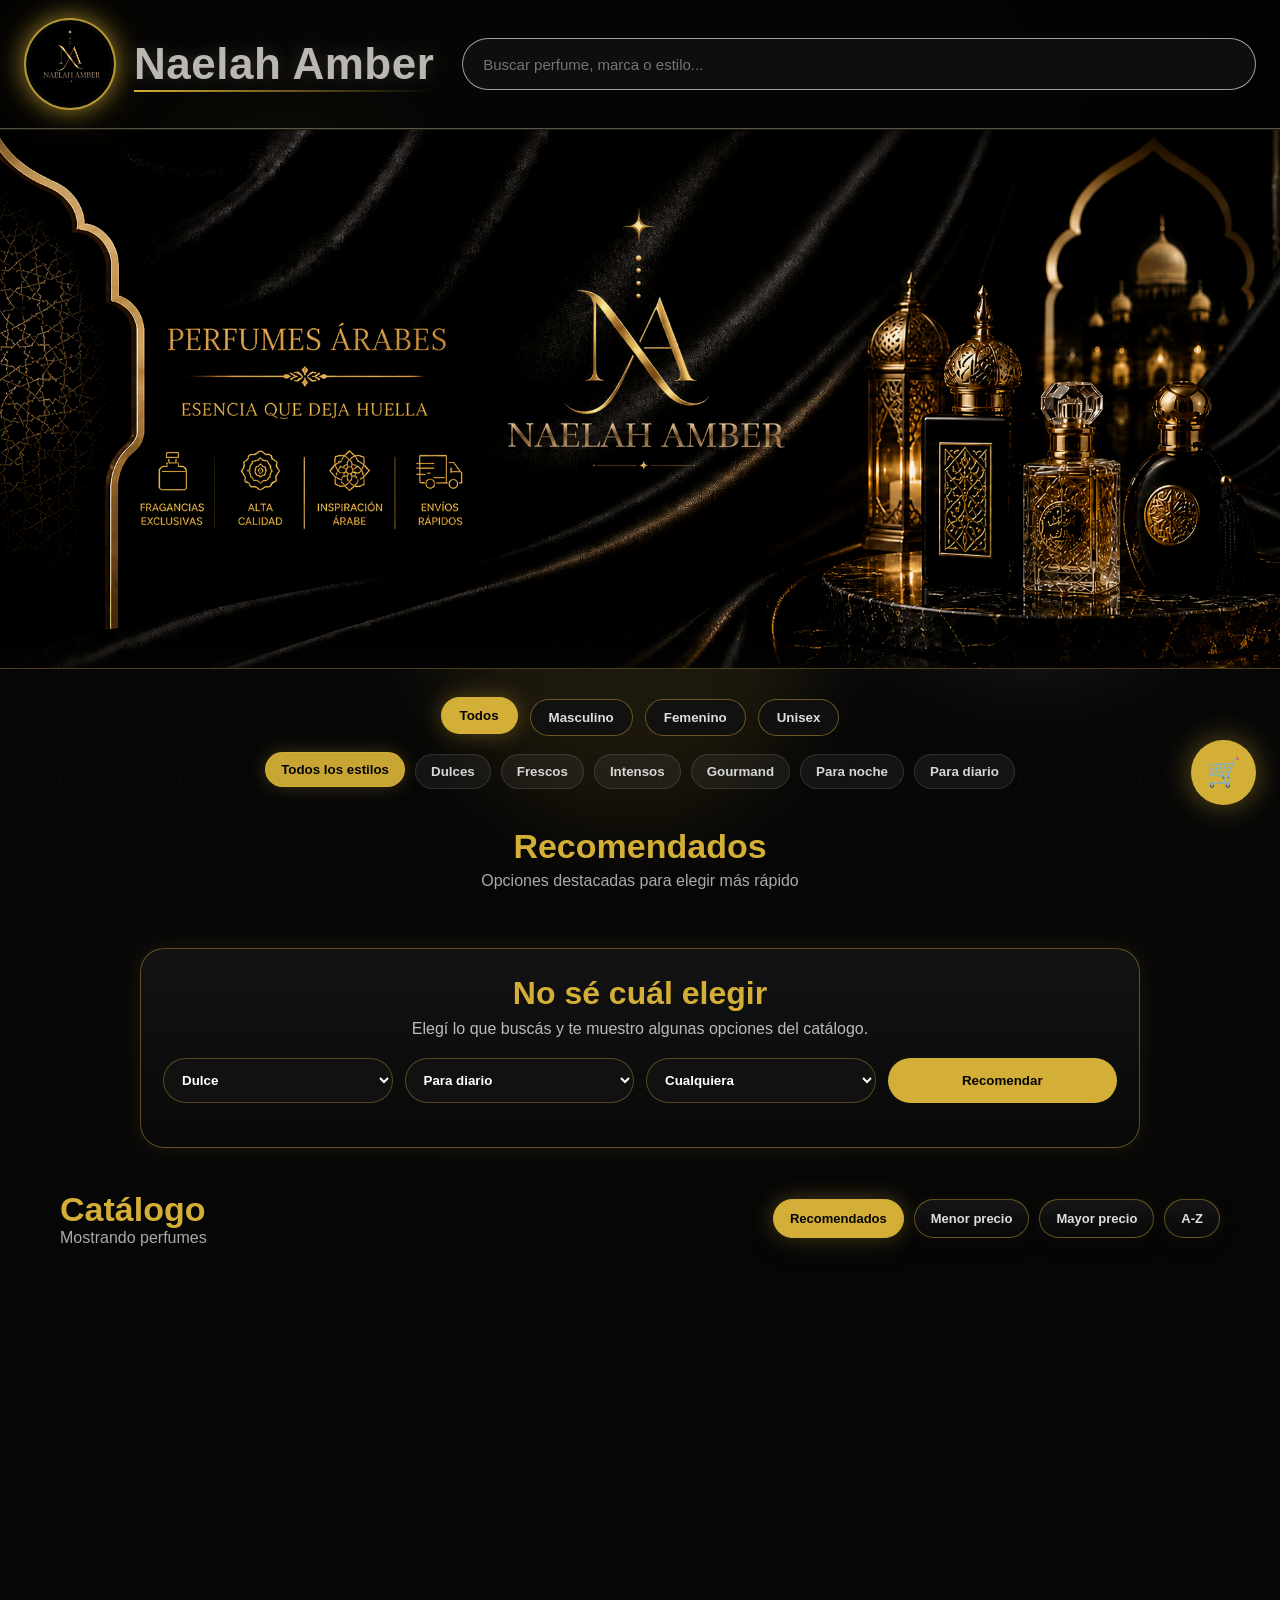
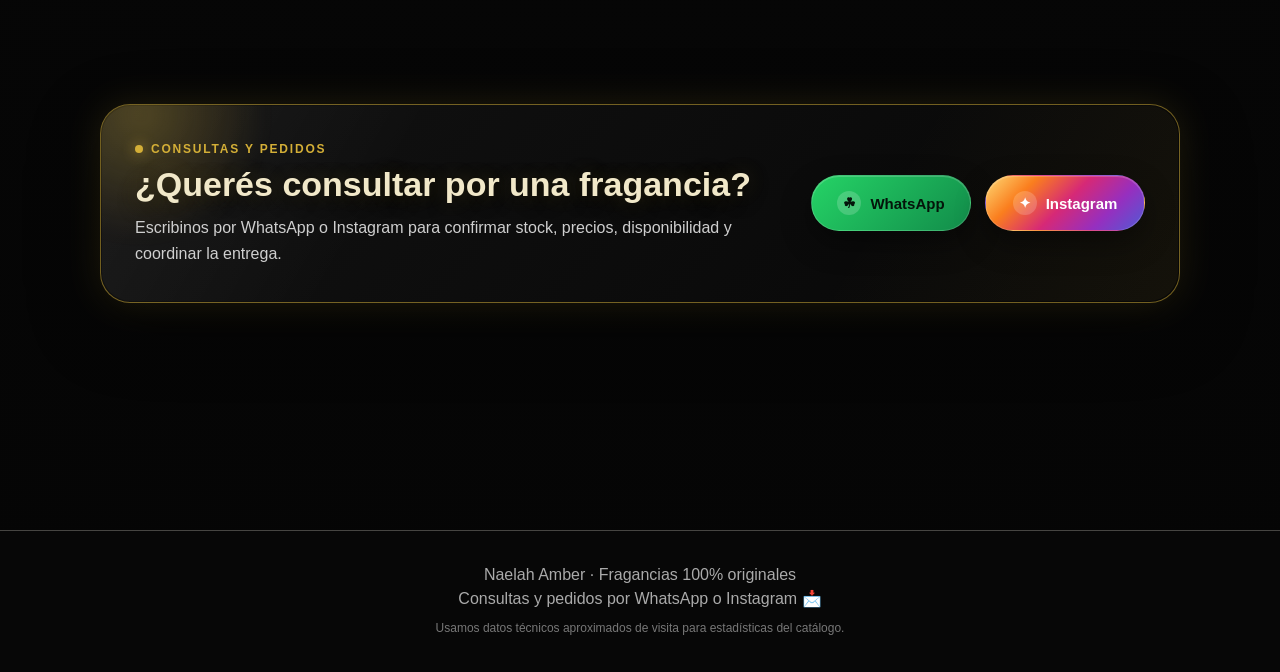
==== commit 9887df5f: "restauro script funcional" ====
--- a/index.html
+++ b/index.html
@@ -311,6 +311,32 @@
   </div>
 
   <div class="toast" id="toast">Nombre copiado</div>
+<div class="cart-sidebar" id="cartSidebar">
+
+  <div class="cart-header">
+    <h2>Mi carrito</h2>
+  </div>
+
+  <div id="cartItems"></div>
+
+  <div class="cart-footer">
+
+    <strong id="cartTotal">
+      Total: 0 USD
+    </strong>
+
+    <button id="checkoutBtn">
+      Finalizar pedido
+    </button>
+
+  </div>
+
+</div>
+
+<button class="floating-cart-btn" id="floatingCartBtn">
+  🛒
+</button>
+<script src="https://cdn.jsdelivr.net/npm/@supabase/supabase-js"></script>
 
   <script src="script.js"></script>
 </body>
--- a/style.css
+++ b/style.css
@@ -3847,4 +3847,144 @@
     min-height:29px !important;
     font-size:15px !important;
   }
+}
+
+.add-cart-btn{
+width:100%;
+height:42px;
+border:none;
+border-radius:14px;
+background:#111;
+border:1px solid rgba(255,255,255,.08);
+color:white;
+font-weight:600;
+cursor:pointer;
+transition:.25s;
+margin-top:10px;
+}
+
+.add-cart-btn:hover{
+background:#d4af37;
+color:black;
+}
+
+.cart-sidebar{
+position:fixed;
+top:0;
+right:-420px;
+width:400px;
+height:100vh;
+background:#050505;
+border-left:1px solid rgba(212,175,55,.25);
+z-index:999999;
+padding:20px;
+transition:.35s ease;
+overflow-y:auto;
+}
+
+.cart-sidebar.active{
+right:0;
+}
+
+.floating-cart-btn{
+position:fixed;
+right:24px;
+bottom:95px;
+width:65px;
+height:65px;
+border:none;
+border-radius:50%;
+background:#d4af37;
+color:black;
+font-size:28px;
+font-weight:bold;
+cursor:pointer;
+z-index:999999;
+box-shadow:0 0 30px rgba(212,175,55,.45);
+transition:.25s;
+}
+
+.floating-cart-btn:hover{
+transform:scale(1.08);
+}
+
+.cart-header{
+margin-bottom:20px;
+}
+
+.cart-header h2{
+font-size:28px;
+color:#d4af37;
+}
+
+.cart-item{
+display:flex;
+gap:12px;
+margin-bottom:18px;
+padding-bottom:18px;
+border-bottom:1px solid rgba(255,255,255,.08);
+align-items:center;
+}
+
+.cart-item img{
+width:70px;
+height:70px;
+object-fit:contain;
+background:white;
+border-radius:12px;
+}
+
+.cart-item-info{
+display:flex;
+flex-direction:column;
+gap:5px;
+flex:1;
+}
+
+.cart-item-info strong{
+font-size:14px;
+}
+
+.cart-item-info span{
+color:#d4af37;
+font-weight:bold;
+}
+
+.remove-cart-btn{
+width:30px;
+height:30px;
+border:none;
+border-radius:50%;
+background:#ff4040;
+color:white;
+cursor:pointer;
+font-size:18px;
+}
+
+.cart-footer{
+margin-top:25px;
+display:flex;
+flex-direction:column;
+gap:12px;
+}
+
+#cartTotal{
+font-size:20px;
+color:#d4af37;
+}
+
+#checkoutBtn{
+height:50px;
+border:none;
+border-radius:14px;
+background:#25D366;
+color:white;
+font-weight:bold;
+font-size:16px;
+cursor:pointer;
+transition:.25s;
+}
+
+#checkoutBtn:hover{
+transform:translateY(-2px);
 }
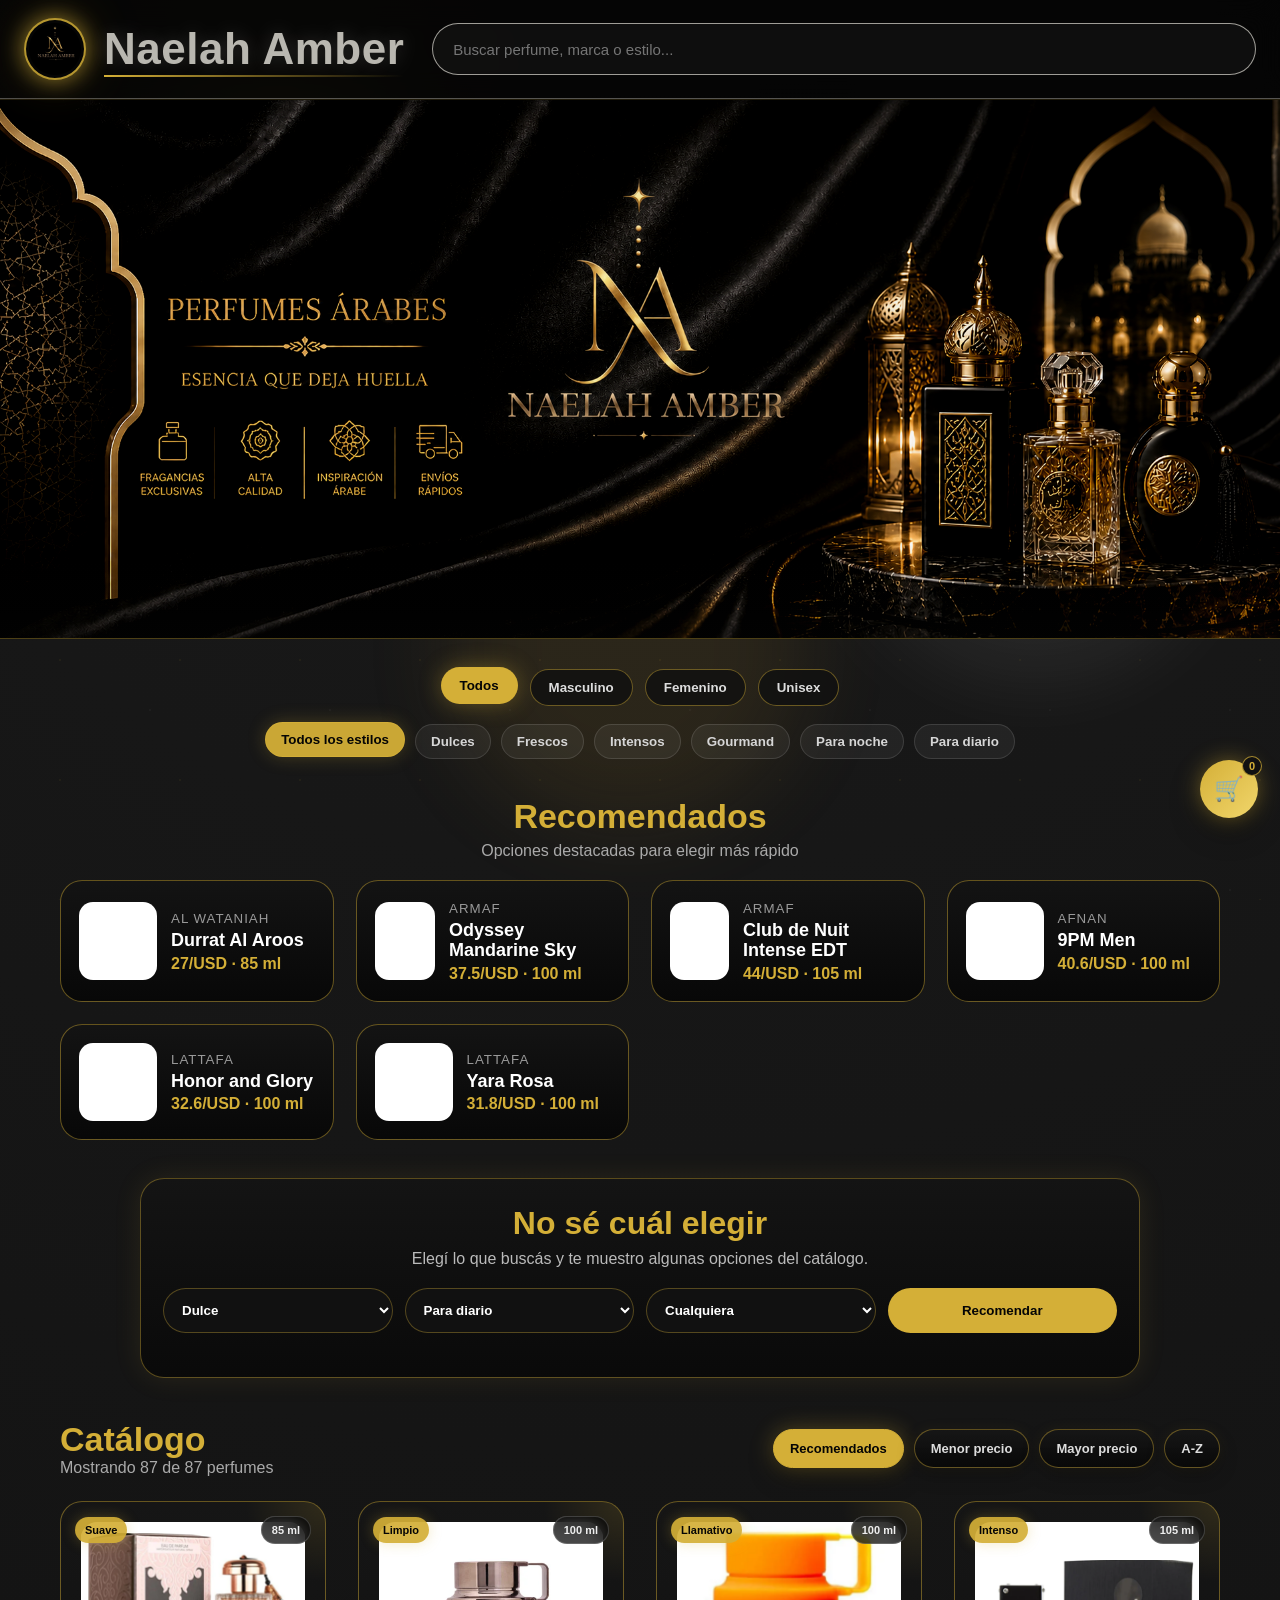
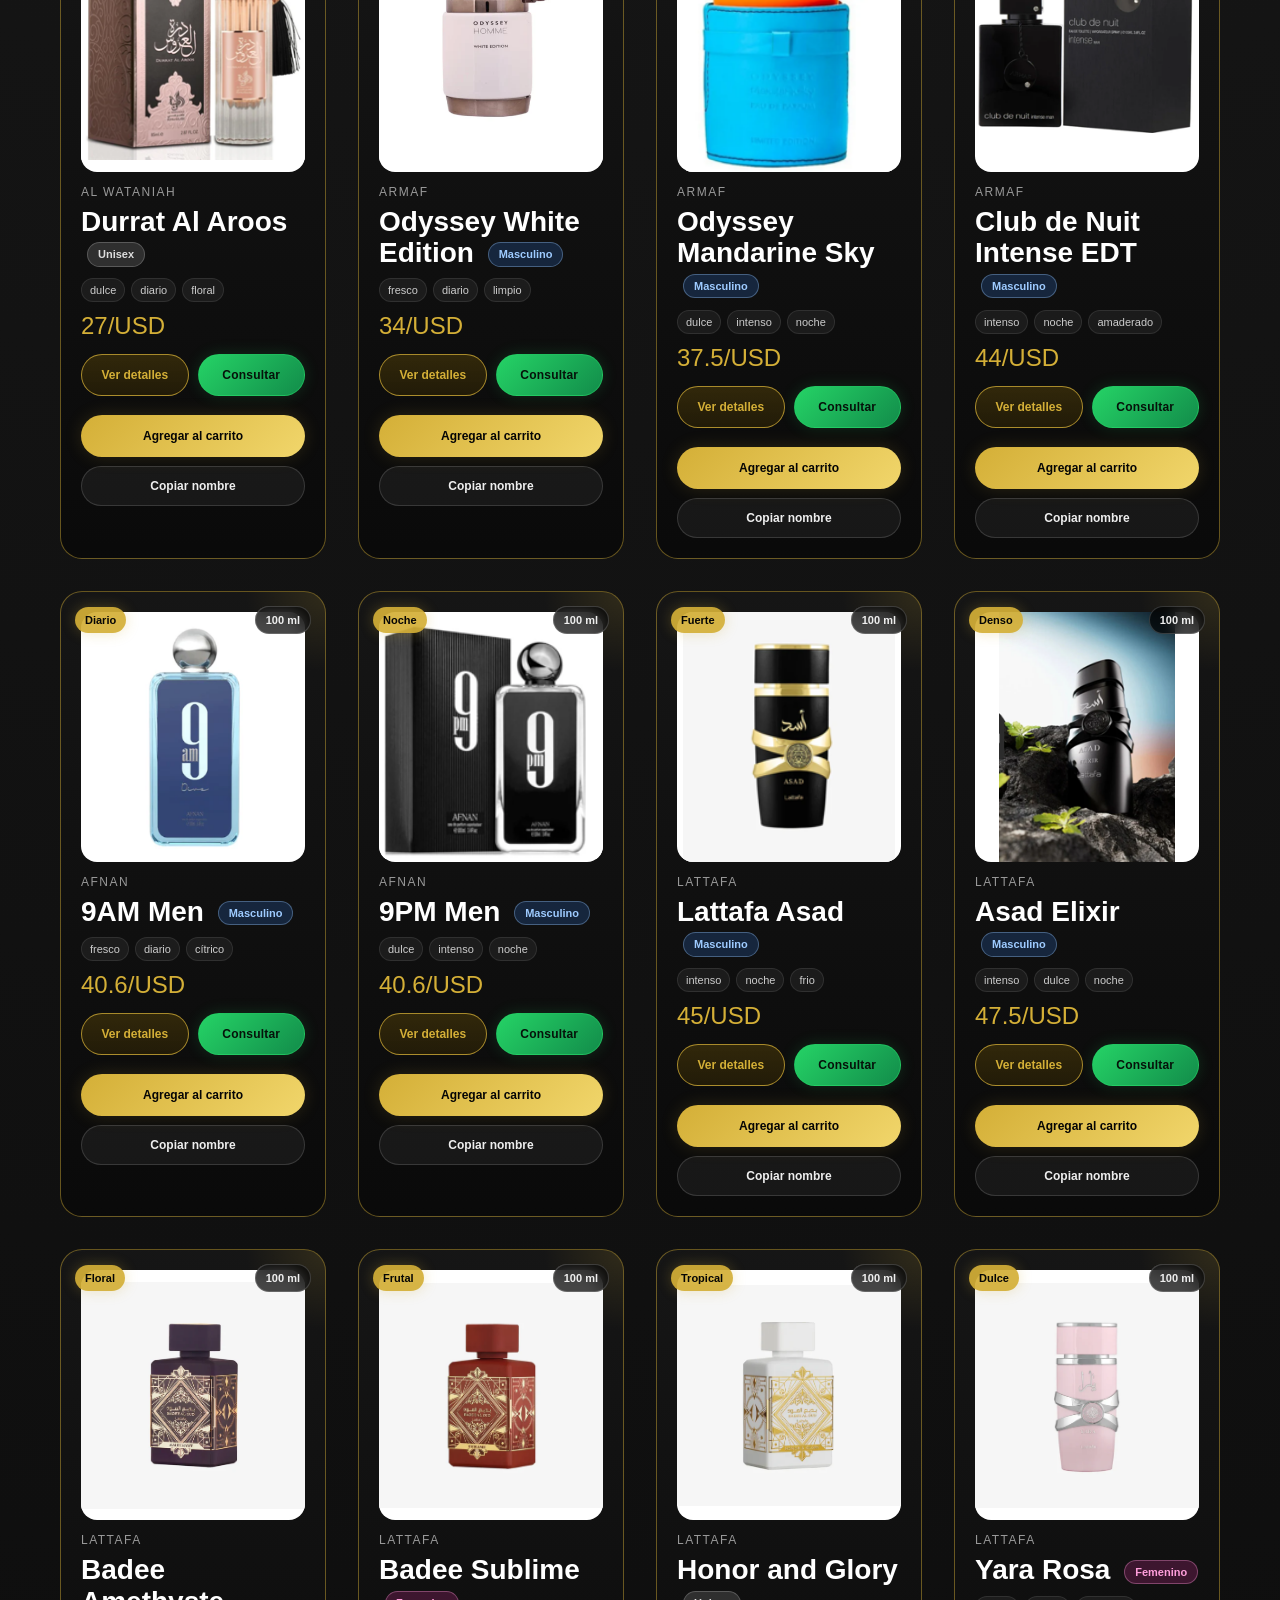
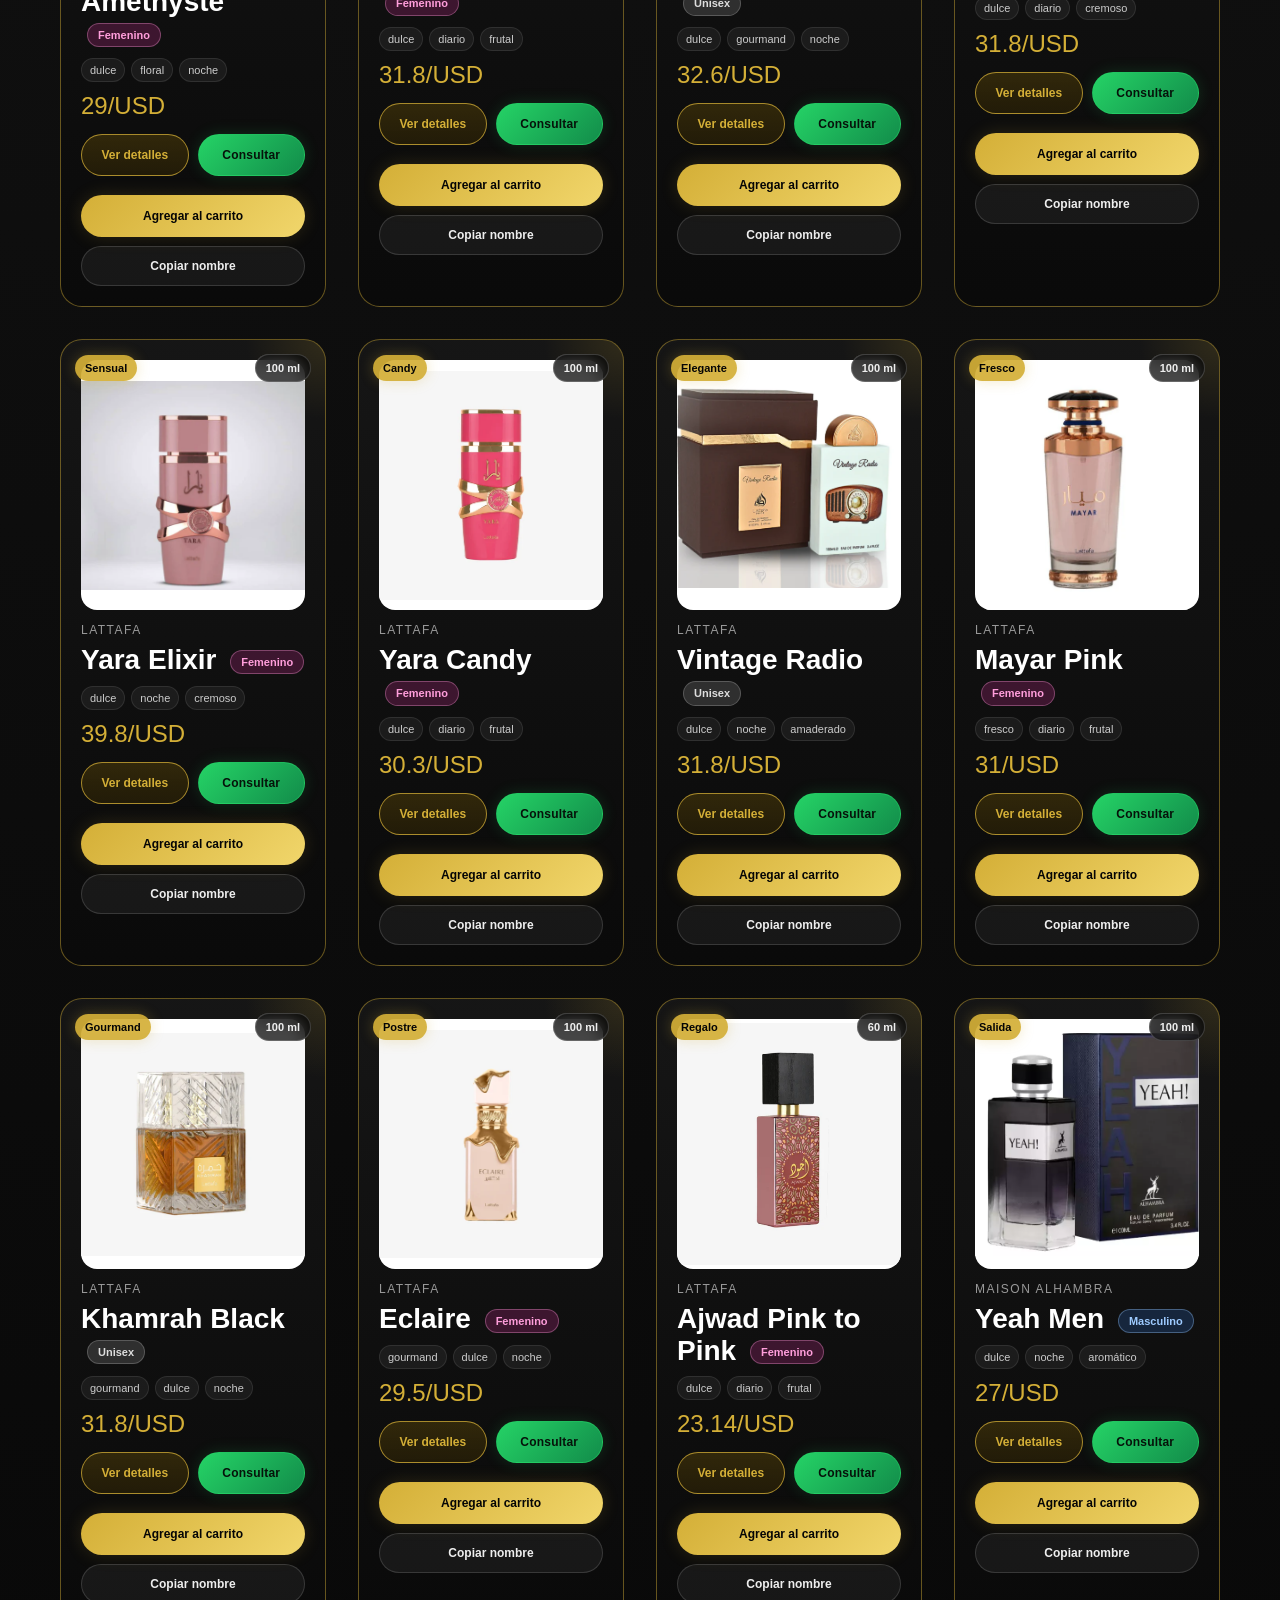
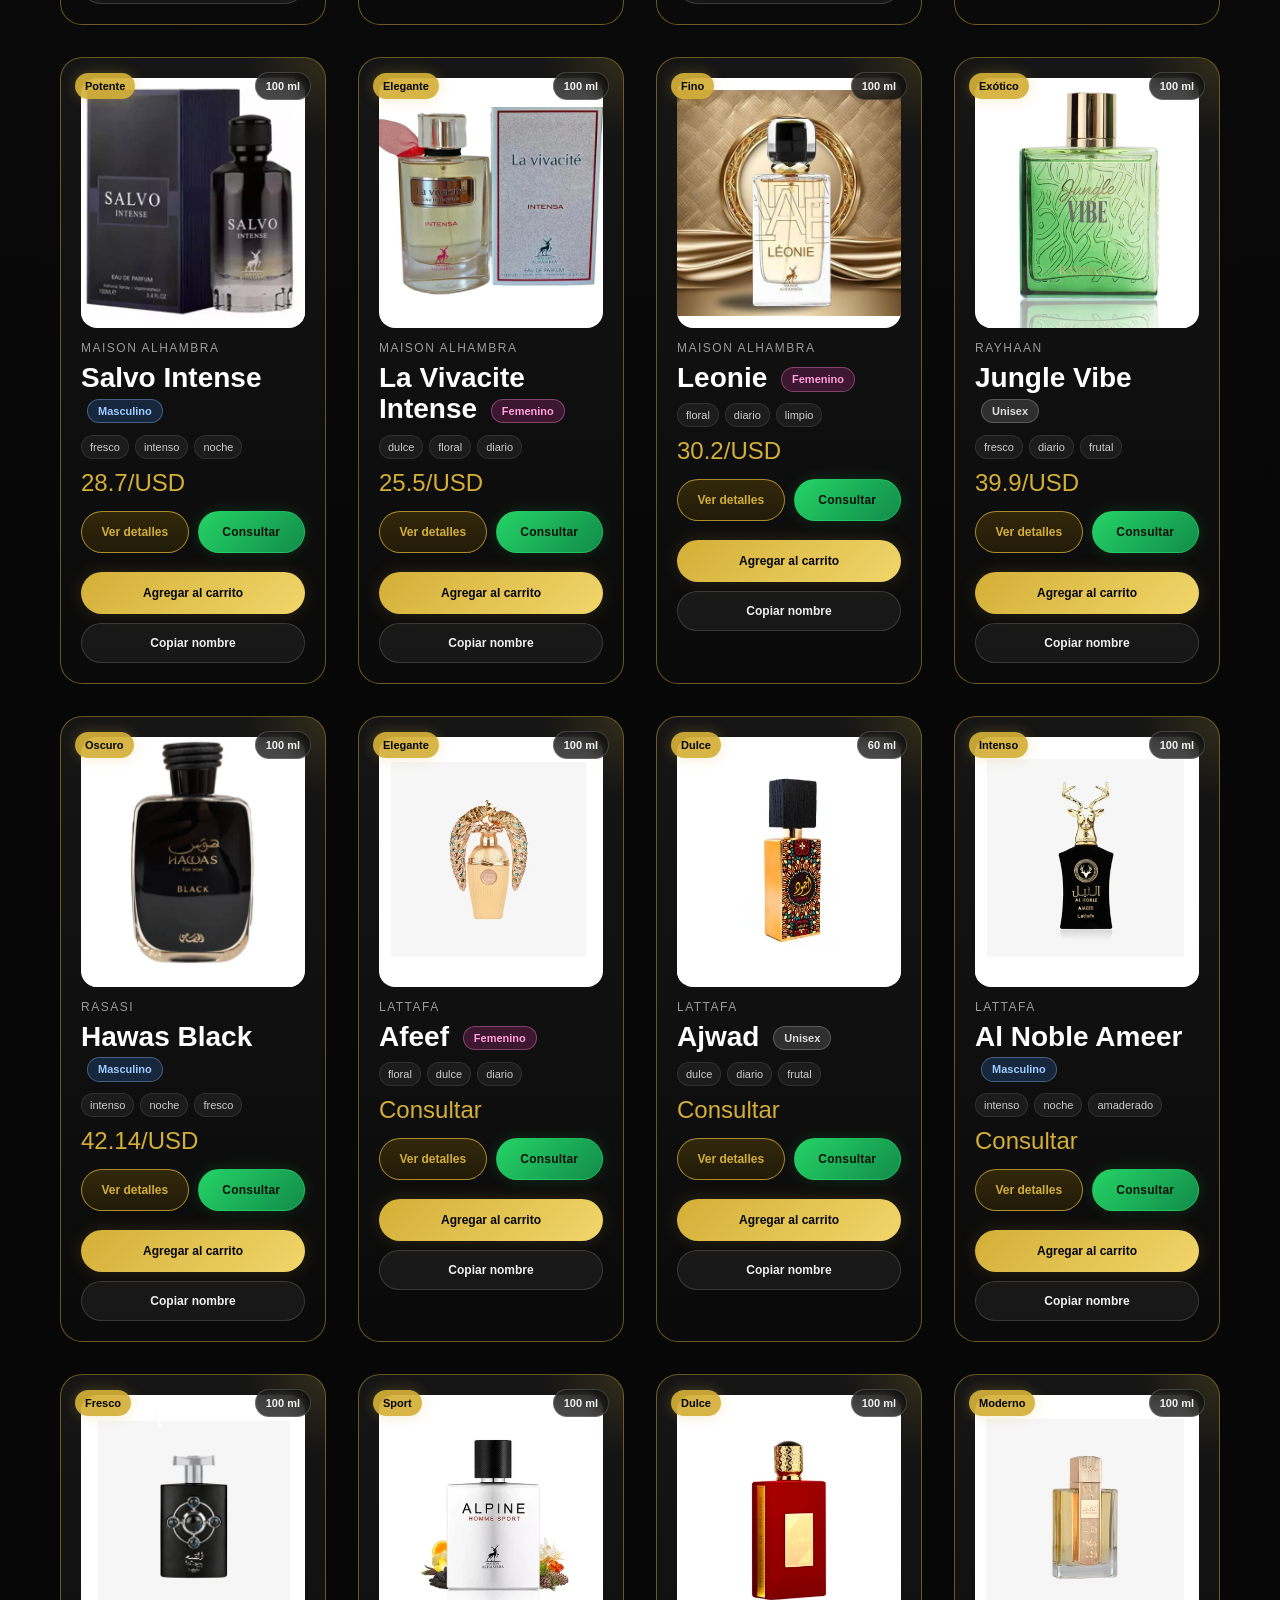
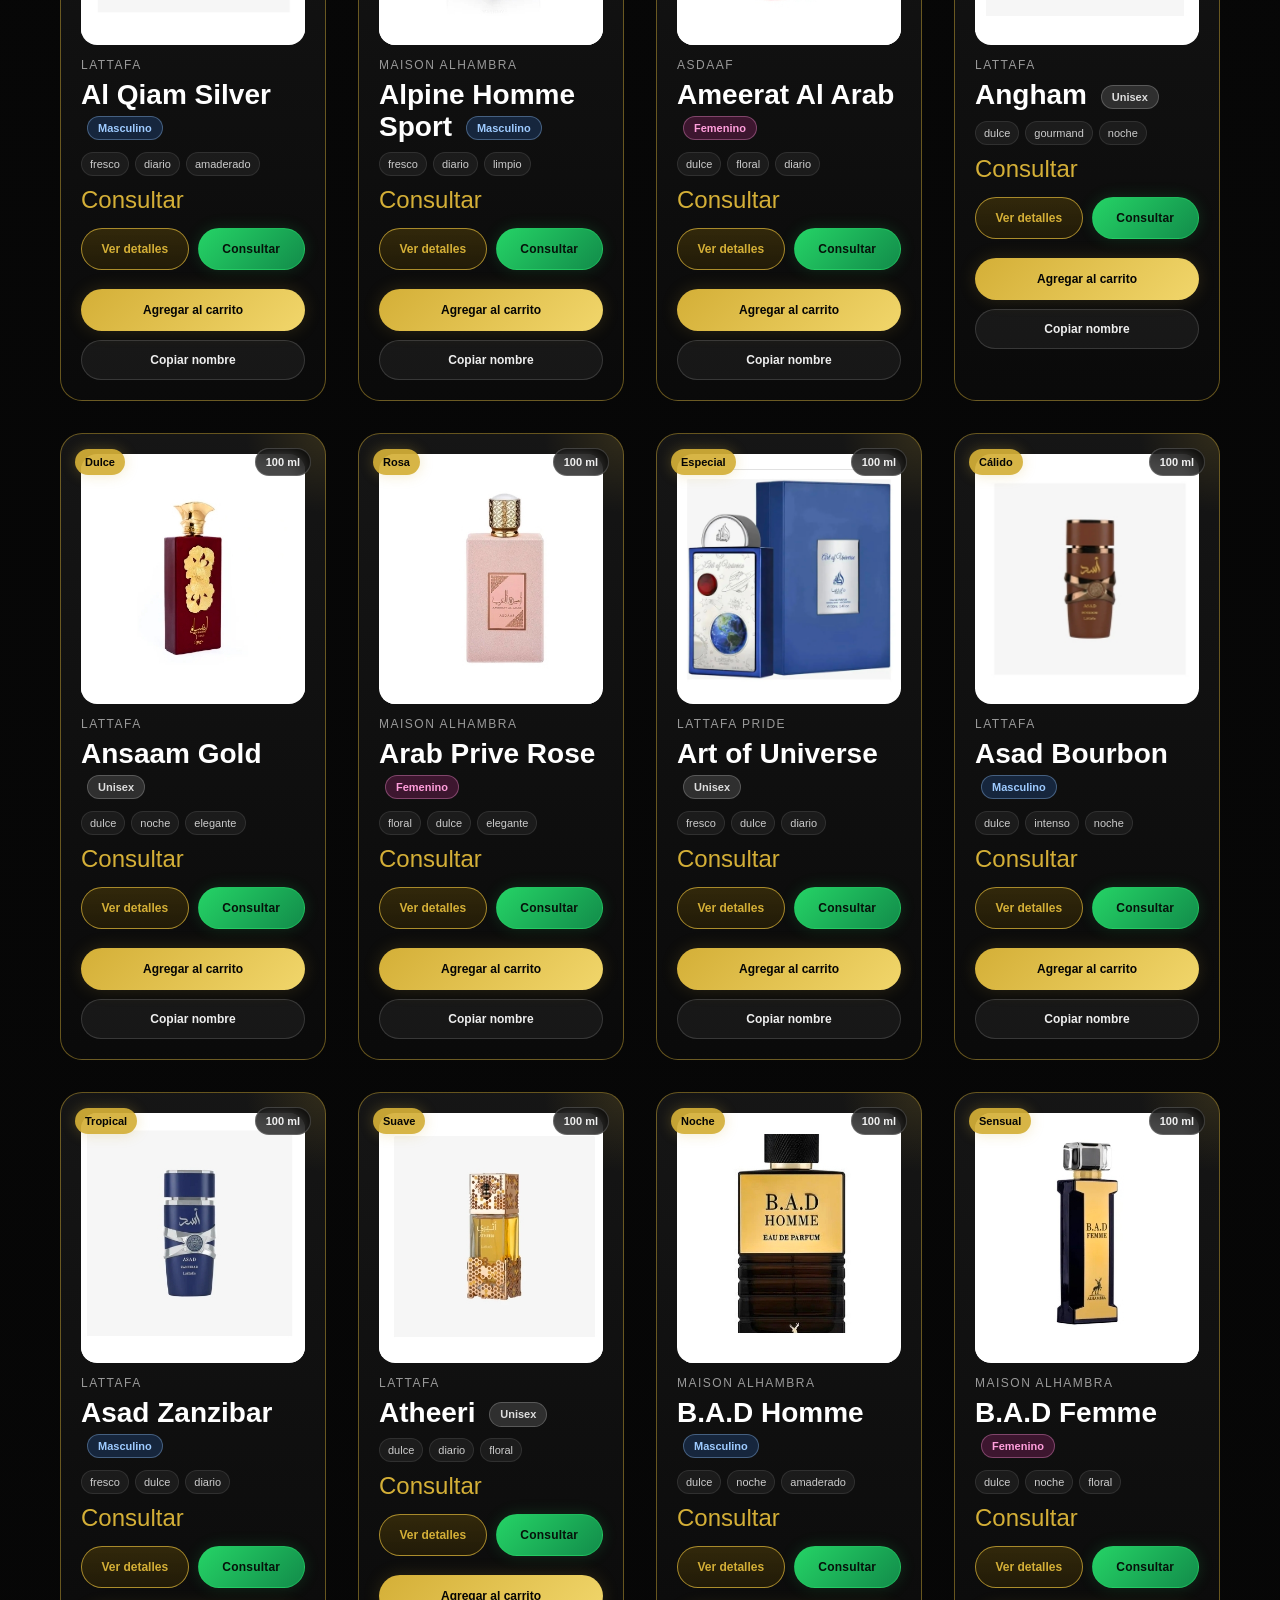
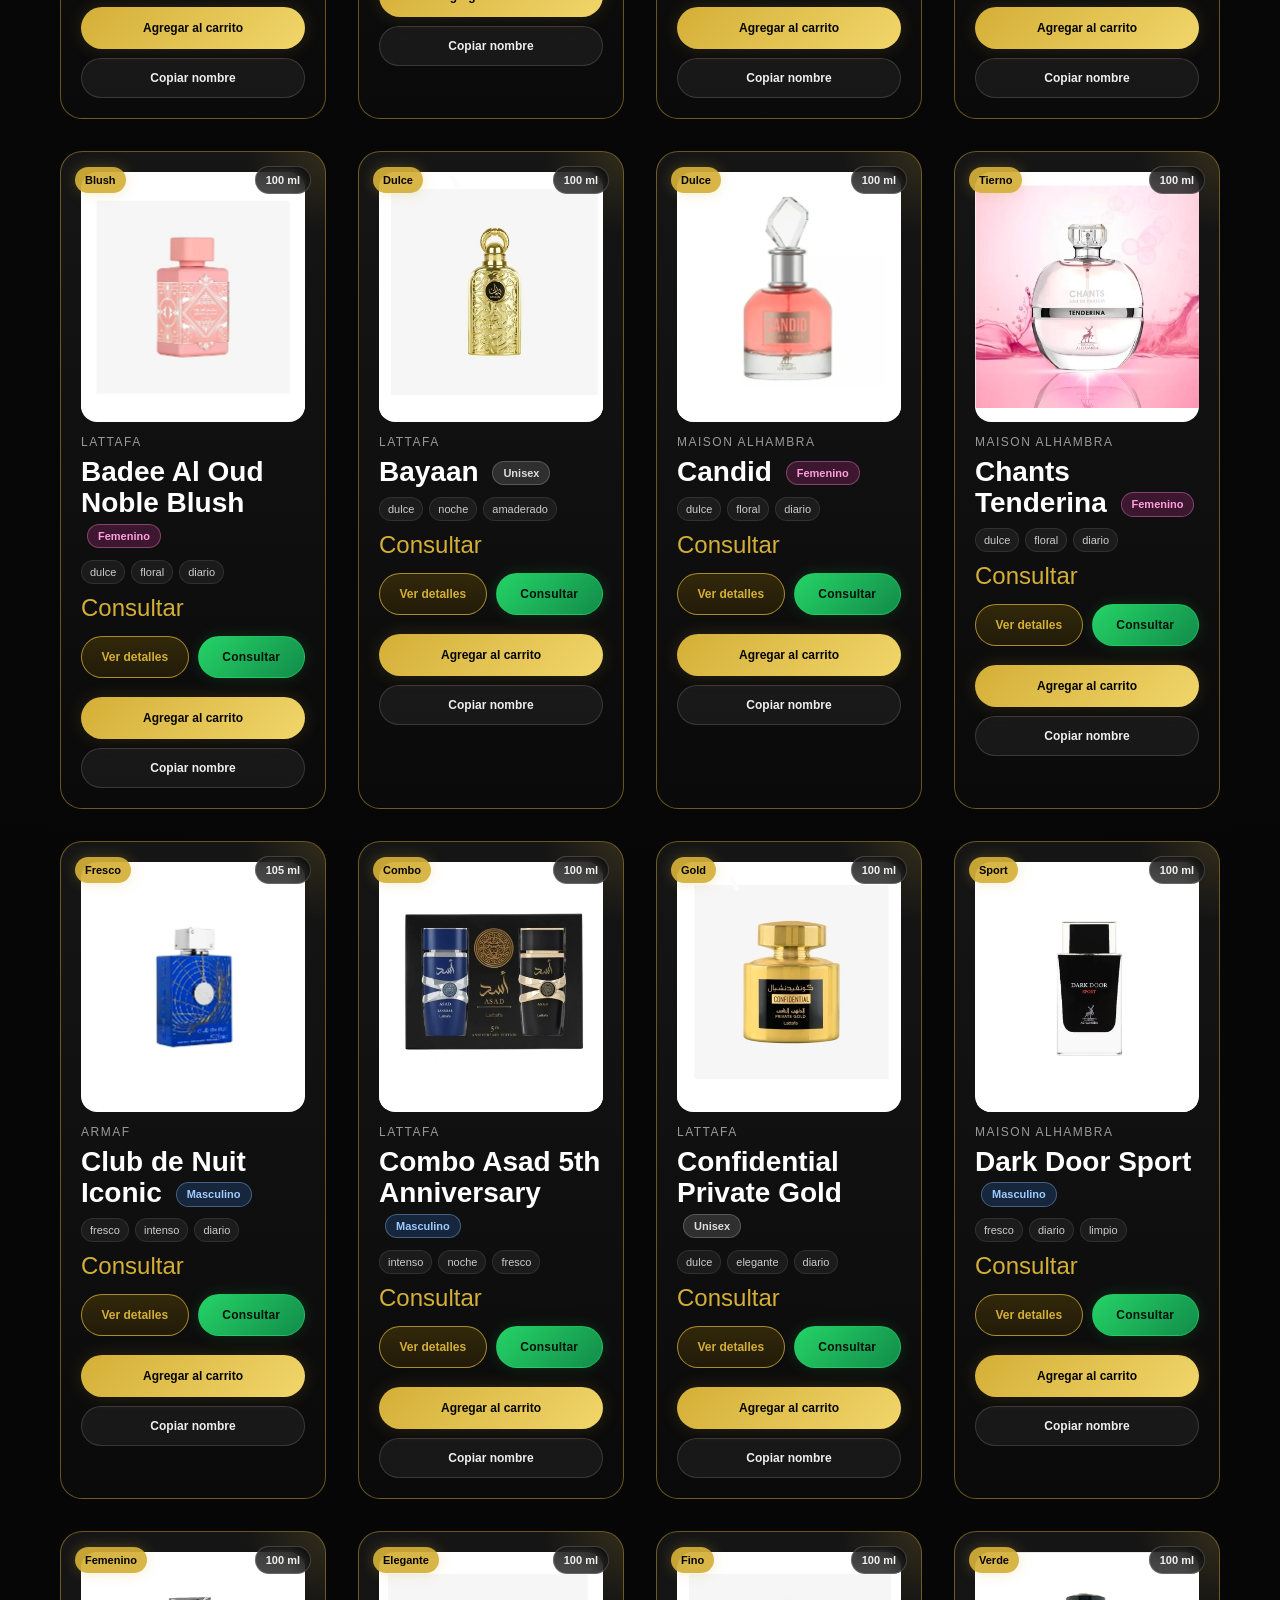
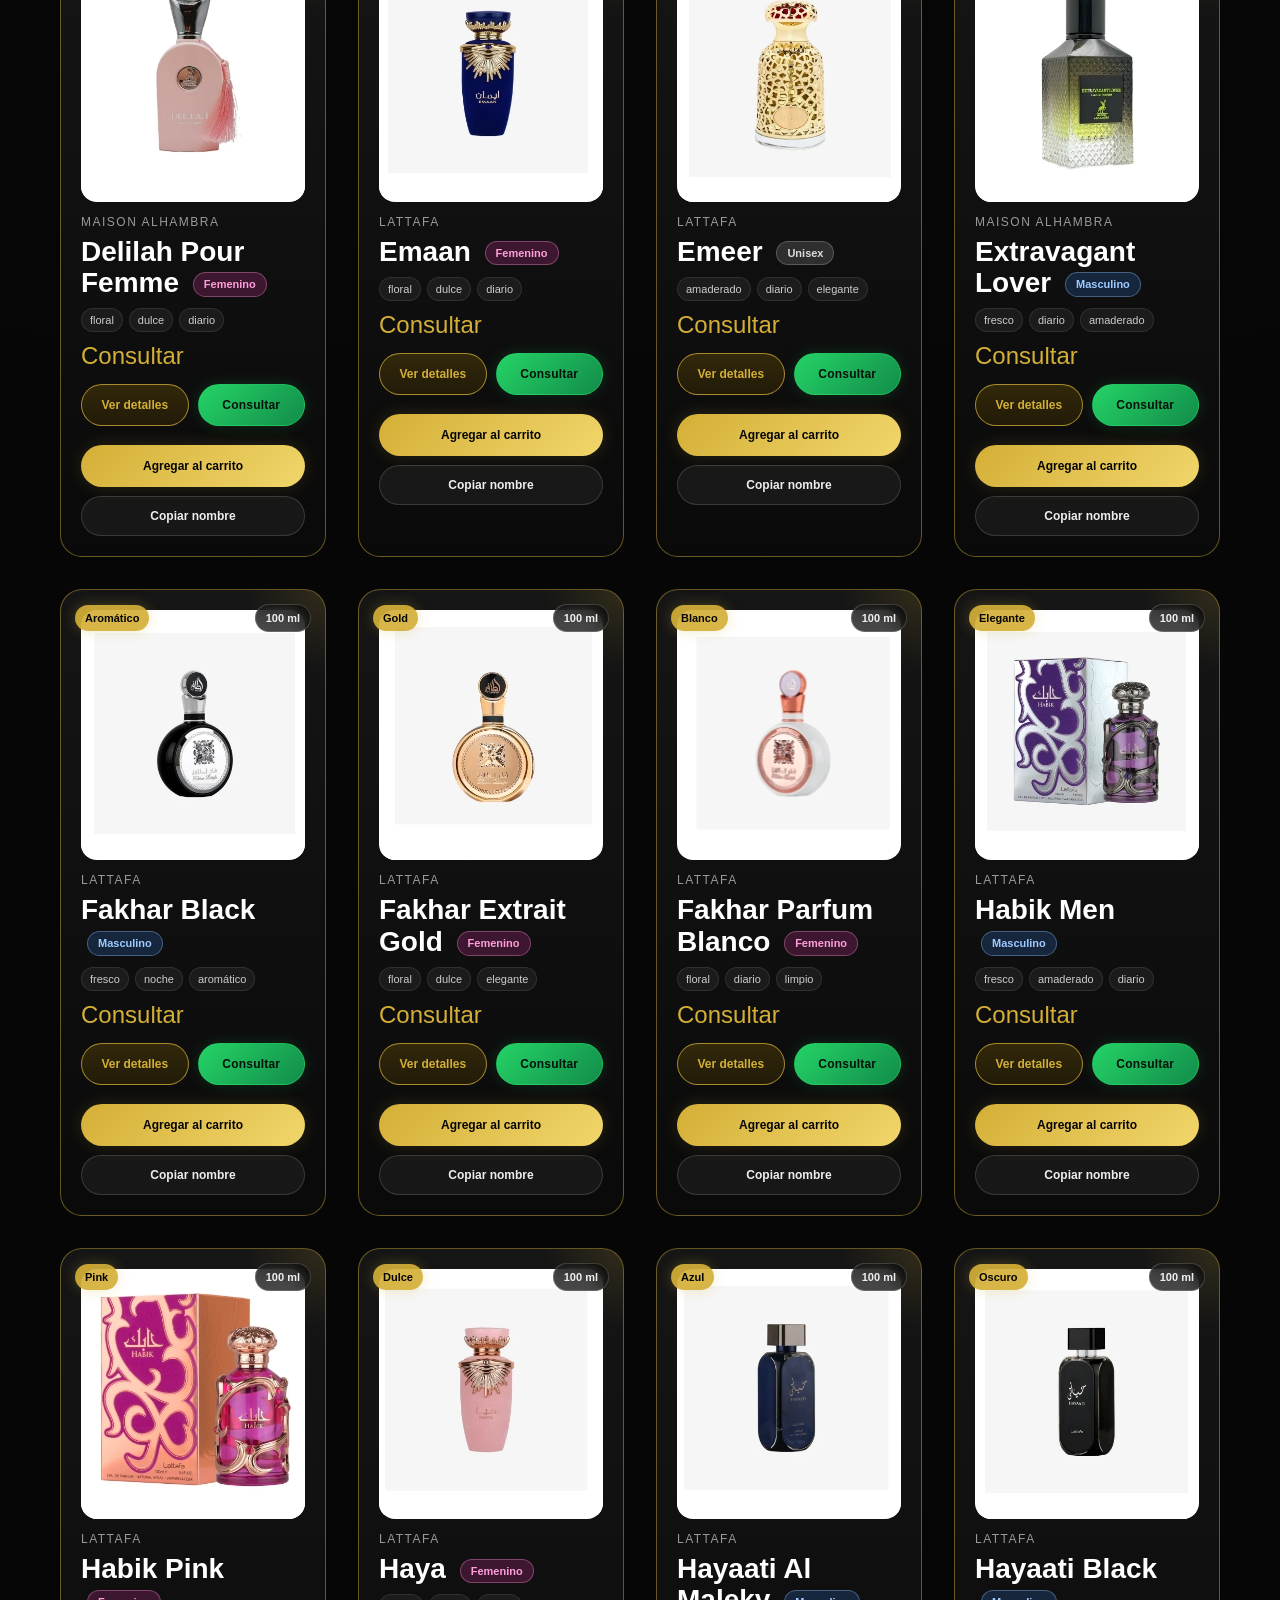
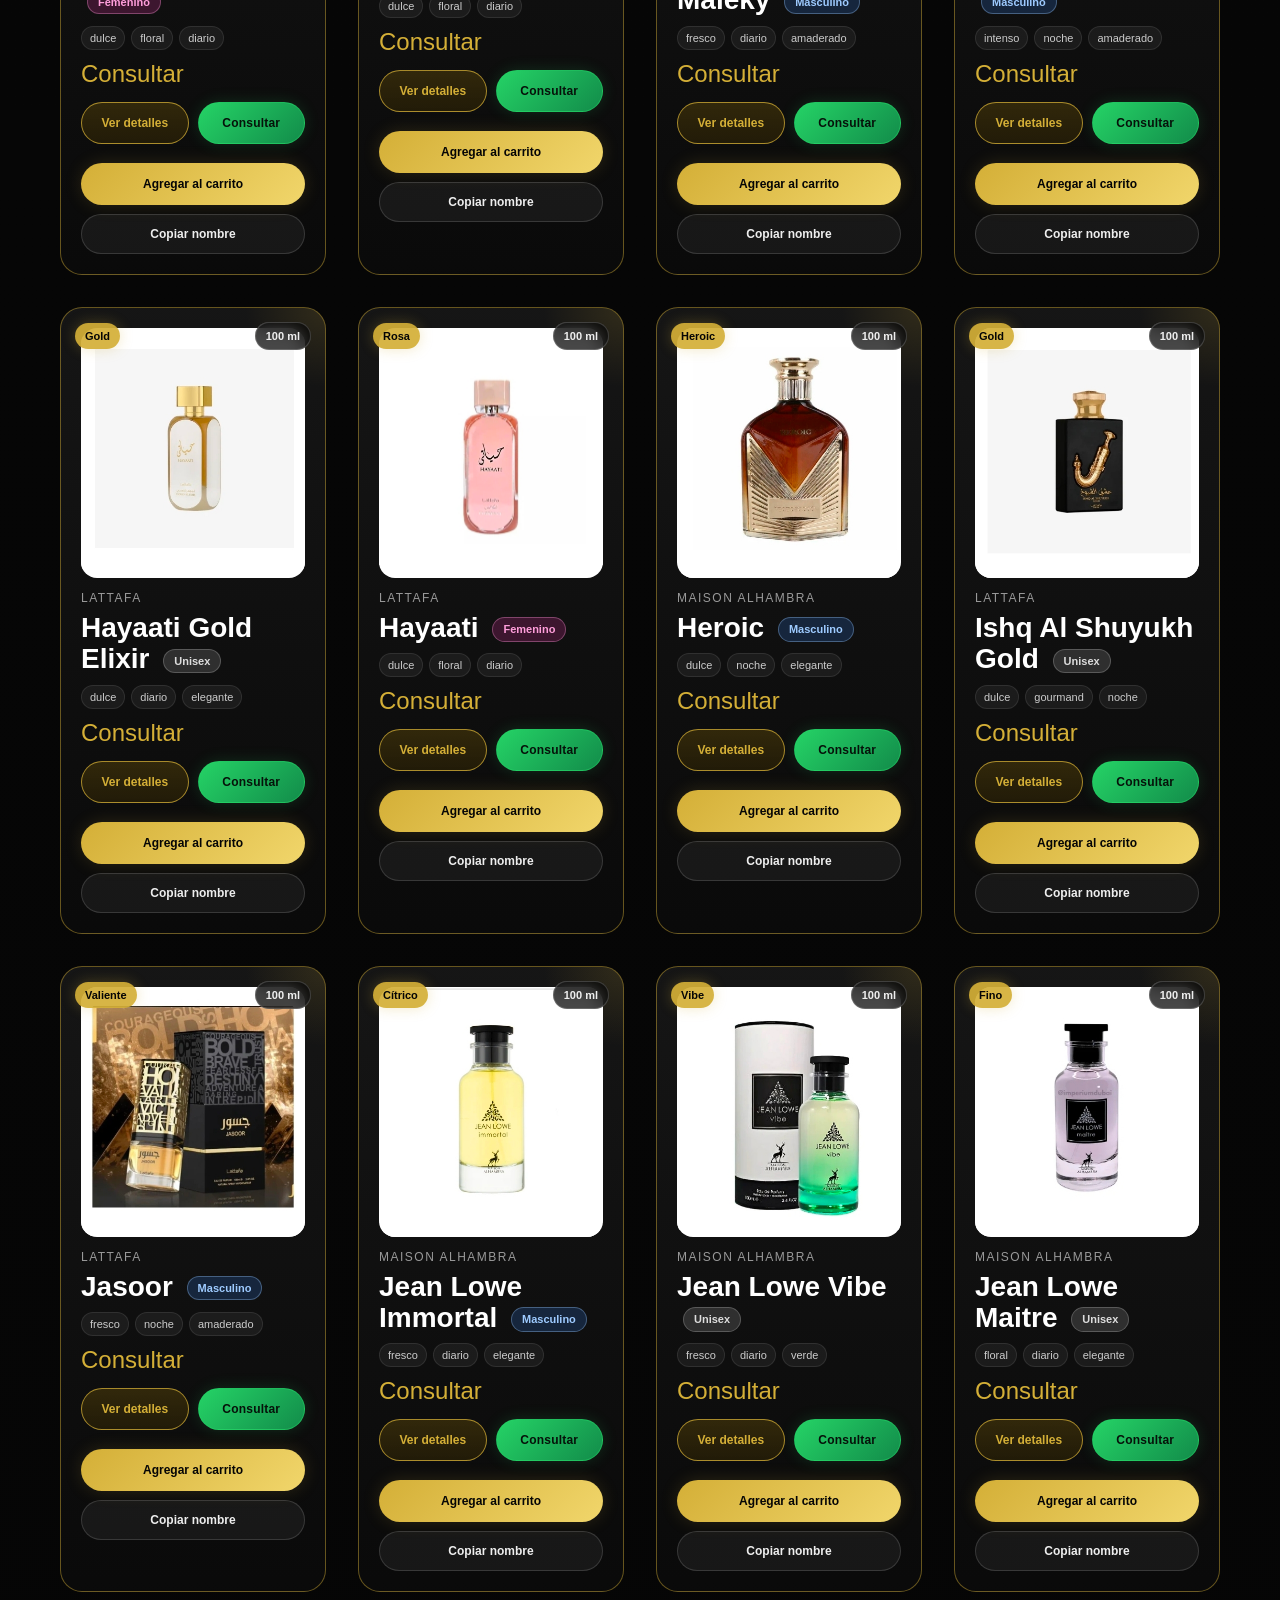
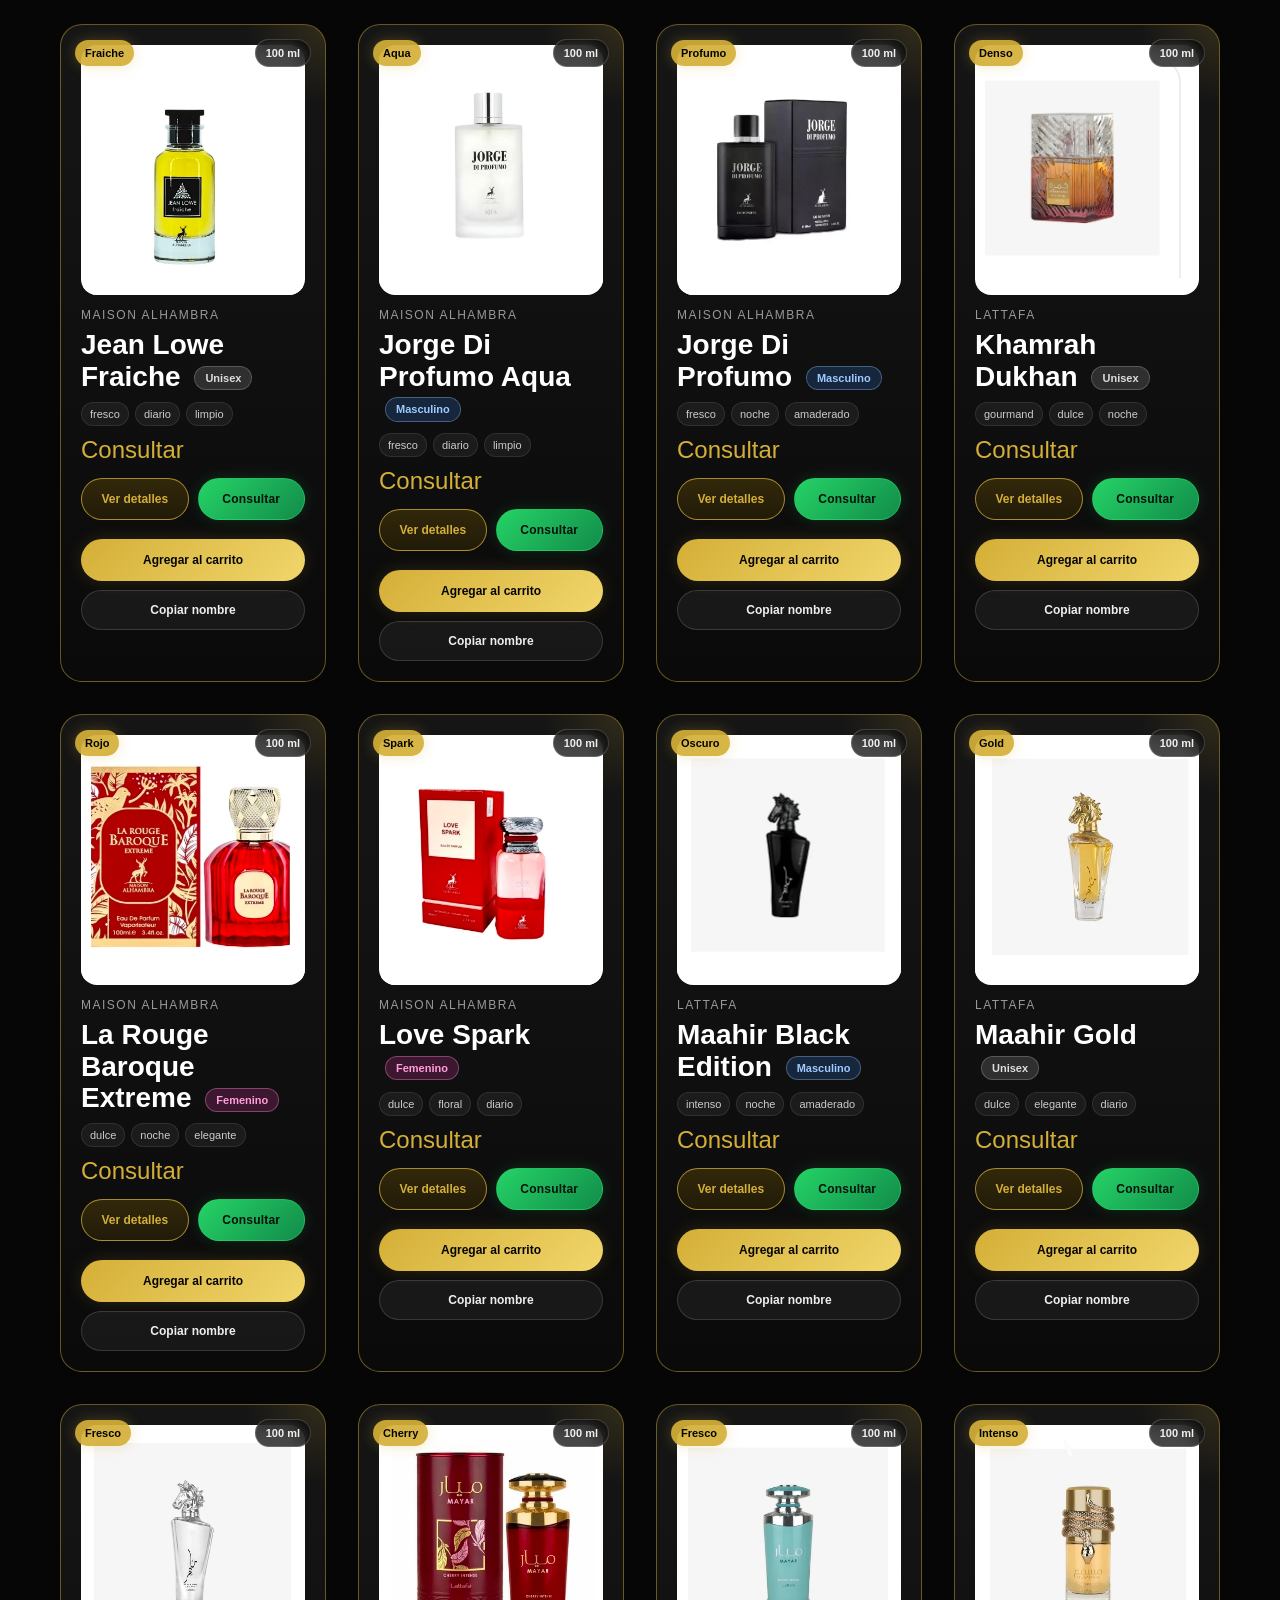
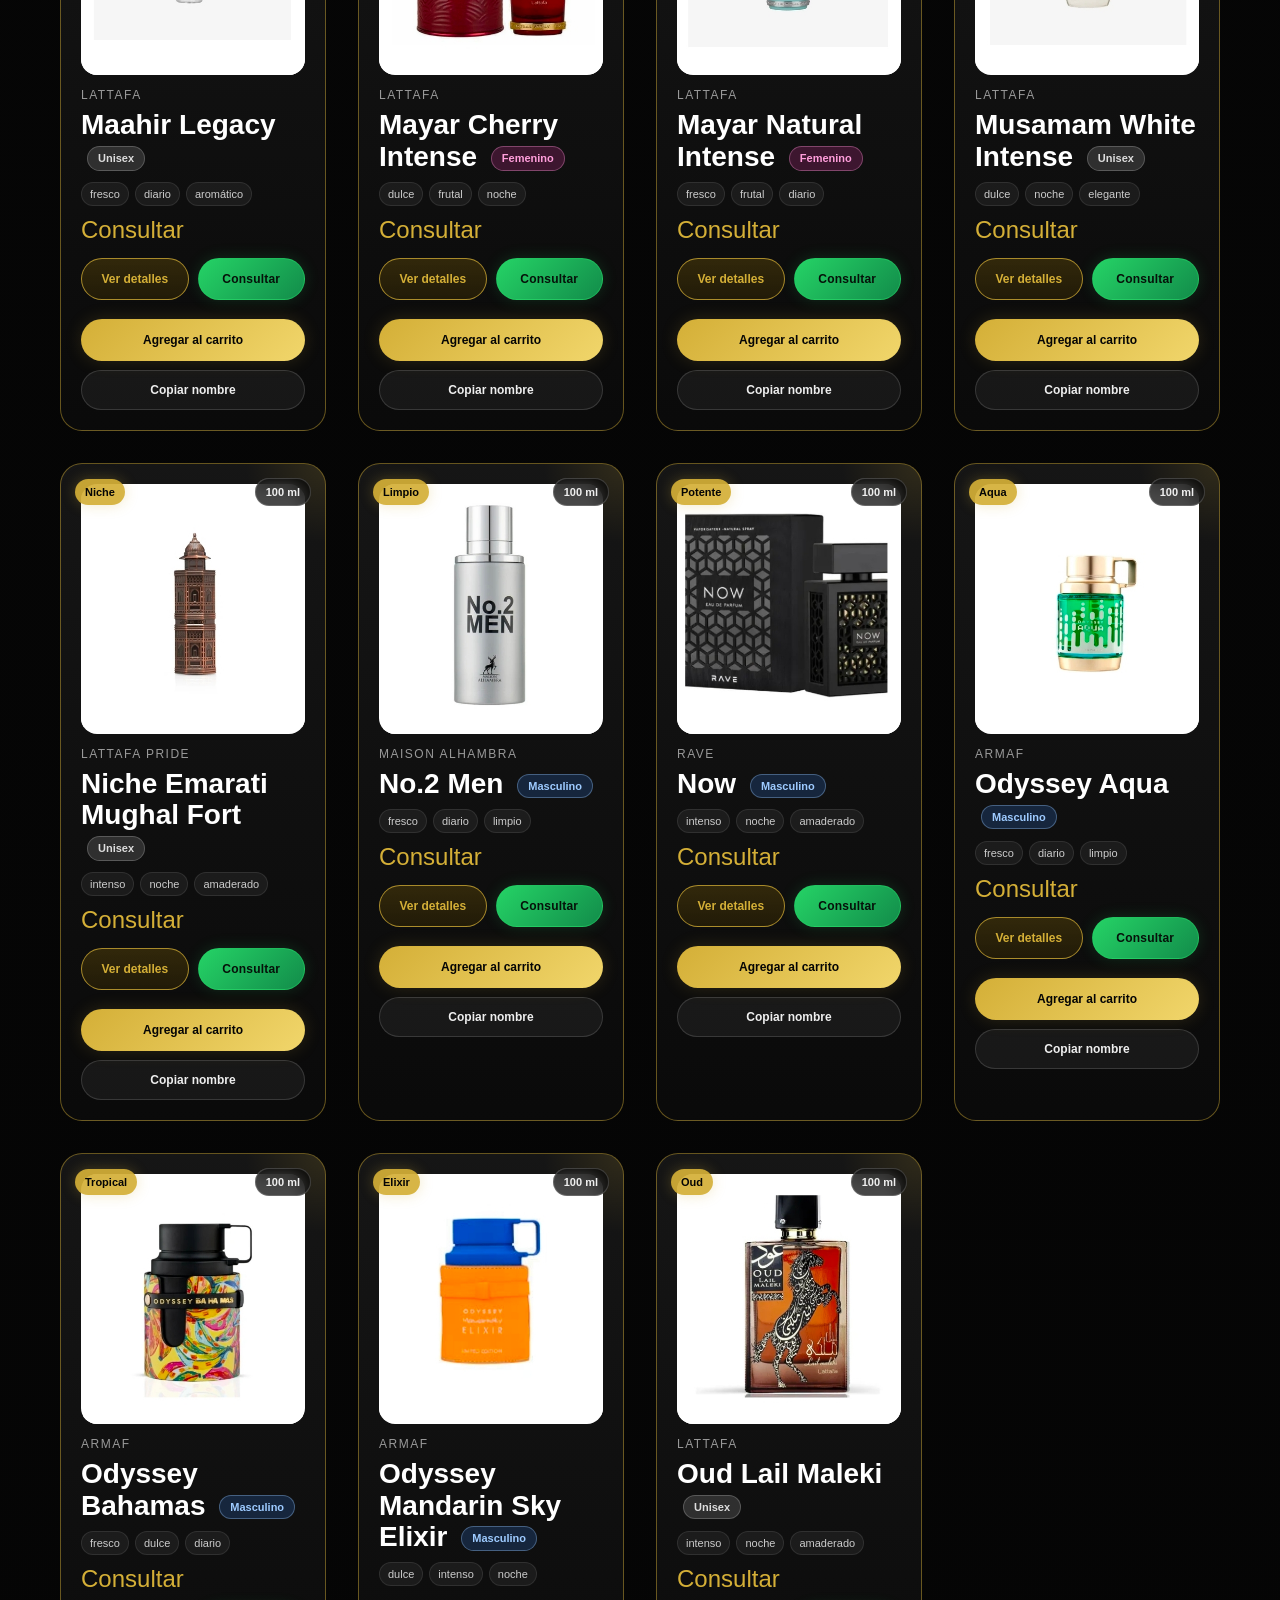
==== commit f029e886: "agrego mejoras y mejoro el carrito" ====
--- a/index.html
+++ b/index.html
@@ -311,31 +311,7 @@
   </div>
 
   <div class="toast" id="toast">Nombre copiado</div>
-<div class="cart-sidebar" id="cartSidebar">
-
-  <div class="cart-header">
-    <h2>Mi carrito</h2>
-  </div>
-
-  <div id="cartItems"></div>
-
-  <div class="cart-footer">
-
-    <strong id="cartTotal">
-      Total: 0 USD
-    </strong>
-
-    <button id="checkoutBtn">
-      Finalizar pedido
-    </button>
-
-  </div>
-
-</div>
-
-<button class="floating-cart-btn" id="floatingCartBtn">
-  🛒
-</button>
+
 <script src="https://cdn.jsdelivr.net/npm/@supabase/supabase-js"></script>
 
   <script src="script.js"></script>
--- a/style.css
+++ b/style.css
@@ -3987,4 +3987,859 @@
 
 #checkoutBtn:hover{
 transform:translateY(-2px);
+}
+
+/* ========================================================= */
+/* CONSULTA + CARRITO LOCAL A WHATSAPP                       */
+/* PEGAR ABAJO DE TODO EN style.css                          */
+/* ========================================================= */
+
+.card-actions{
+  display:grid !important;
+  grid-template-columns:1fr 1fr !important;
+  gap:9px !important;
+  margin-top:14px !important;
+}
+
+.detail-btn,
+.consult-btn,
+.add-cart-btn,
+.copy-name-btn{
+  min-height:38px !important;
+  border-radius:999px !important;
+  display:flex !important;
+  align-items:center !important;
+  justify-content:center !important;
+  text-align:center !important;
+  font-size:12px !important;
+  font-weight:900 !important;
+  text-decoration:none !important;
+  cursor:pointer !important;
+  line-height:1 !important;
+  padding:0 10px !important;
+}
+
+.detail-btn{
+  width:100% !important;
+  margin-top:0 !important;
+}
+
+.consult-btn{
+  background:linear-gradient(135deg,#25d366,#128c4a) !important;
+  color:#06120a !important;
+  border:1px solid rgba(37,211,102,.6) !important;
+  box-shadow:0 0 16px rgba(37,211,102,.16) !important;
+}
+
+.add-cart-btn{
+  grid-column:1 / -1 !important;
+  background:linear-gradient(135deg,#d4af37,#f1d66b) !important;
+  color:#050505 !important;
+  border:none !important;
+  box-shadow:0 0 18px rgba(212,175,55,.16) !important;
+}
+
+.copy-name-btn{
+  grid-column:1 / -1 !important;
+}
+
+/* Botón flotante carrito */
+
+.floating-cart-btn{
+  position:fixed !important;
+  right:22px !important;
+  bottom:82px !important;
+  z-index:5000 !important;
+
+  width:58px !important;
+  height:58px !important;
+  border-radius:50% !important;
+  border:none !important;
+
+  background:linear-gradient(135deg,#d4af37,#f1d66b) !important;
+  color:#050505 !important;
+
+  font-size:24px !important;
+  font-weight:900 !important;
+  cursor:pointer !important;
+
+  display:flex !important;
+  align-items:center !important;
+  justify-content:center !important;
+
+  box-shadow:
+    0 0 22px rgba(212,175,55,.45),
+    0 12px 30px rgba(0,0,0,.42) !important;
+}
+
+.floating-cart-btn span{
+  position:absolute;
+  top:-4px;
+  right:-4px;
+
+  min-width:20px;
+  height:20px;
+  padding:0 5px;
+
+  border-radius:999px;
+  background:#111;
+  color:#d4af37;
+  border:1px solid rgba(212,175,55,.75);
+
+  font-size:11px;
+  display:flex;
+  align-items:center;
+  justify-content:center;
+}
+
+/* Panel carrito */
+
+.cart-sidebar{
+  position:fixed;
+  top:0;
+  right:0;
+  width:390px;
+  max-width:92vw;
+  height:100vh;
+
+  background:
+    radial-gradient(circle at top,rgba(212,175,55,.12),transparent 32%),
+    linear-gradient(180deg,#151515,#070707);
+
+  border-left:1px solid rgba(212,175,55,.45);
+  box-shadow:-20px 0 60px rgba(0,0,0,.65);
+
+  z-index:6000;
+  transform:translateX(105%);
+  transition:.32s ease;
+
+  display:flex;
+  flex-direction:column;
+}
+
+.cart-sidebar.active{
+  transform:translateX(0);
+}
+
+.cart-header{
+  padding:20px;
+  border-bottom:1px solid rgba(212,175,55,.25);
+  display:flex;
+  align-items:center;
+  justify-content:space-between;
+}
+
+.cart-header h2{
+  color:#d4af37;
+  font-size:28px;
+}
+
+.close-cart-btn{
+  width:38px;
+  height:38px;
+  border-radius:50%;
+  border:1px solid rgba(212,175,55,.45);
+  background:#111;
+  color:white;
+  font-size:24px;
+  cursor:pointer;
+}
+
+.cart-items{
+  flex:1;
+  overflow-y:auto;
+  padding:16px;
+}
+
+.cart-empty{
+  color:#aaa;
+  text-align:center;
+  padding:35px 10px;
+}
+
+.cart-item{
+  display:grid;
+  grid-template-columns:68px 1fr 34px;
+  gap:12px;
+  align-items:center;
+
+  background:rgba(255,255,255,.045);
+  border:1px solid rgba(212,175,55,.25);
+  border-radius:18px;
+  padding:10px;
+  margin-bottom:12px;
+}
+
+.cart-item img{
+  width:68px;
+  height:68px;
+  object-fit:contain;
+  background:white;
+  border-radius:12px;
+}
+
+.cart-item-info strong{
+  display:block;
+  font-size:15px;
+  line-height:1.1;
+}
+
+.cart-item-info span{
+  display:block;
+  color:#d4af37;
+  font-weight:900;
+  margin-top:4px;
+  font-size:13px;
+}
+
+.cart-qty{
+  margin-top:8px;
+  display:flex;
+  align-items:center;
+  gap:8px;
+}
+
+.qty-btn{
+  width:26px;
+  height:26px;
+  border-radius:50%;
+  border:1px solid rgba(212,175,55,.45);
+  background:#111;
+  color:#d4af37;
+  font-weight:900;
+  cursor:pointer;
+}
+
+.remove-cart-btn{
+  width:31px;
+  height:31px;
+  border-radius:50%;
+  border:none;
+  background:rgba(255,255,255,.08);
+  color:#fff;
+  font-size:20px;
+  cursor:pointer;
+}
+
+.cart-footer{
+  border-top:1px solid rgba(212,175,55,.25);
+  padding:18px;
+}
+
+.cart-footer strong{
+  display:block;
+  color:#f1d66b;
+  font-size:18px;
+  margin-bottom:12px;
+}
+
+.cart-footer button{
+  width:100%;
+  padding:14px;
+  border:none;
+  border-radius:999px;
+  background:linear-gradient(135deg,#25d366,#128c4a);
+  color:#06120a;
+  font-weight:900;
+  cursor:pointer;
+}
+
+/* Mobile */
+
+@media(max-width:600px){
+
+  .card-actions{
+    grid-template-columns:1fr !important;
+    gap:7px !important;
+  }
+
+  .detail-btn,
+  .consult-btn,
+  .add-cart-btn,
+  .copy-name-btn{
+    min-height:34px !important;
+    font-size:10.5px !important;
+  }
+
+  .floating-cart-btn{
+    right:14px !important;
+    bottom:70px !important;
+    width:52px !important;
+    height:52px !important;
+    font-size:22px !important;
+  }
+
+  .cart-sidebar{
+    width:100vw;
+    max-width:100vw;
+  }
+
+  .cart-header h2{
+    font-size:24px;
+  }
+}
+
+
+
+@media(max-width:600px){
+
+  body{
+    overflow-x:hidden !important;
+  }
+
+  .grid{
+    grid-template-columns:repeat(2,minmax(0,1fr)) !important;
+    gap:12px !important;
+    padding:0 !important;
+  }
+
+  .card{
+    padding:9px !important;
+    border-radius:16px !important;
+    min-width:0 !important;
+  }
+
+  .card img{
+    height:128px !important;
+    padding:5px !important;
+    border-radius:12px !important;
+  }
+
+  .card-top{
+    top:7px !important;
+    left:7px !important;
+    right:7px !important;
+  }
+
+  .badge,
+  .ml-card{
+    font-size:8px !important;
+    padding:5px 6px !important;
+  }
+
+  .brand{
+    font-size:8px !important;
+    margin-top:7px !important;
+    letter-spacing:.8px !important;
+  }
+
+  .name{
+    font-size:14px !important;
+    line-height:1.1 !important;
+    margin:5px 0 !important;
+  }
+
+  .tag{
+    font-size:8px !important;
+    padding:4px 6px !important;
+    margin-top:4px !important;
+  }
+
+  .card-style-line{
+    display:none !important;
+  }
+
+  .price{
+    font-size:15px !important;
+    margin-top:6px !important;
+  }
+
+  .commercial-label{
+    display:none !important;
+  }
+
+  .card-actions{
+    display:grid !important;
+    grid-template-columns:1fr 1fr !important;
+    gap:6px !important;
+    margin-top:8px !important;
+  }
+
+  .detail-btn,
+  .consult-btn,
+  .add-cart-btn,
+  .copy-name-btn{
+    min-height:31px !important;
+    height:31px !important;
+    padding:0 6px !important;
+    font-size:9.5px !important;
+    border-radius:999px !important;
+    line-height:1 !important;
+    white-space:nowrap !important;
+  }
+
+  .detail-btn{
+    grid-column:auto !important;
+    width:100% !important;
+    margin:0 !important;
+  }
+
+  .consult-btn{
+    grid-column:auto !important;
+    width:100% !important;
+    margin:0 !important;
+    background:linear-gradient(135deg,#25d366,#128c4a) !important;
+    color:#06120a !important;
+    border:1px solid rgba(37,211,102,.55) !important;
+  }
+
+  .add-cart-btn{
+    grid-column:1 / -1 !important;
+    width:100% !important;
+    min-height:32px !important;
+    height:32px !important;
+    background:linear-gradient(135deg,#d4af37,#f1d66b) !important;
+    color:#050505 !important;
+    border:none !important;
+    font-size:10px !important;
+  }
+
+  .copy-name-btn{
+    display:none !important;
+  }
+
+  .product-image-wrap{
+    border-radius:12px !important;
+  }
+
+  .product-image-wrap .favorite-btn{
+    width:28px !important;
+    height:28px !important;
+    min-width:28px !important;
+    min-height:28px !important;
+    right:7px !important;
+    bottom:7px !important;
+    font-size:14px !important;
+  }
+
+  .floating-cart-btn{
+    right:12px !important;
+    bottom:70px !important;
+    width:50px !important;
+    height:50px !important;
+    font-size:21px !important;
+  }
+
+  .floating-cart-btn span{
+    top:-4px !important;
+    right:-4px !important;
+    min-width:18px !important;
+    height:18px !important;
+    font-size:10px !important;
+  }
+
+  .cart-sidebar{
+    width:100vw !important;
+    max-width:100vw !important;
+    height:100dvh !important;
+    border-left:none !important;
+  }
+
+  .cart-header{
+    padding:16px !important;
+  }
+
+  .cart-header h2{
+    font-size:23px !important;
+  }
+
+  .cart-items{
+    padding:12px !important;
+  }
+
+  .cart-item{
+    grid-template-columns:58px 1fr 30px !important;
+    gap:9px !important;
+    padding:9px !important;
+    border-radius:15px !important;
+  }
+
+  .cart-item img{
+    width:58px !important;
+    height:58px !important;
+    border-radius:10px !important;
+  }
+
+  .cart-item-info strong{
+    font-size:13px !important;
+  }
+
+  .cart-item-info span{
+    font-size:12px !important;
+  }
+
+  .qty-btn{
+    width:24px !important;
+    height:24px !important;
+  }
+
+  .remove-cart-btn{
+    width:28px !important;
+    height:28px !important;
+    font-size:18px !important;
+  }
+
+  .cart-footer{
+    padding:14px !important;
+  }
+
+  .cart-footer strong{
+    font-size:16px !important;
+  }
+
+  .cart-footer button{
+    padding:13px !important;
+    font-size:14px !important;
+  }
+}
+
+@media(max-width:380px){
+
+  .grid{
+    gap:9px !important;
+  }
+
+  .card{
+    padding:8px !important;
+  }
+
+  .card img{
+    height:118px !important;
+  }
+
+  .name{
+    font-size:13px !important;
+  }
+
+  .price{
+    font-size:14px !important;
+  }
+
+  .detail-btn,
+  .consult-btn,
+  .add-cart-btn{
+    font-size:9px !important;
+  }
+}
+
+
+
+.cart-header{
+  display:flex !important;
+  align-items:center !important;
+  justify-content:space-between !important;
+  gap:12px !important;
+  padding:22px 22px 18px !important;
+}
+
+.close-cart-btn{
+  width:42px !important;
+  height:42px !important;
+  min-width:42px !important;
+  border-radius:50% !important;
+  border:1px solid rgba(212,175,55,.65) !important;
+  background:rgba(255,255,255,.06) !important;
+  color:#d4af37 !important;
+  font-size:28px !important;
+  font-weight:900 !important;
+  line-height:1 !important;
+  cursor:pointer !important;
+
+  display:flex !important;
+  align-items:center !important;
+  justify-content:center !important;
+
+  box-shadow:0 0 16px rgba(212,175,55,.16) !important;
+  transition:.2s ease !important;
+}
+
+.close-cart-btn:hover{
+  background:#d4af37 !important;
+  color:#050505 !important;
+  transform:scale(1.06) !important;
+}
+
+@media(max-width:600px){
+  .cart-header{
+    padding:18px 18px 14px !important;
+  }
+
+  .close-cart-btn{
+    width:40px !important;
+    height:40px !important;
+    min-width:40px !important;
+    font-size:26px !important;
+  }
+}
+
+
+
+.cart-header{
+  display:flex !important;
+  align-items:center !important;
+  justify-content:space-between !important;
+  gap:12px !important;
+  padding:22px 22px 18px !important;
+  border-bottom:1px solid rgba(212,175,55,.35) !important;
+}
+
+.cart-header h2{
+  margin:0 !important;
+  color:#d4af37 !important;
+}
+
+.close-cart-btn{
+  width:42px !important;
+  height:42px !important;
+  min-width:42px !important;
+
+  display:flex !important;
+  align-items:center !important;
+  justify-content:center !important;
+
+  border-radius:50% !important;
+  border:1px solid rgba(212,175,55,.75) !important;
+  background:rgba(255,255,255,.08) !important;
+  color:#d4af37 !important;
+
+  font-size:30px !important;
+  font-weight:900 !important;
+  line-height:1 !important;
+
+  cursor:pointer !important;
+  padding:0 !important;
+  margin:0 !important;
+
+  box-shadow:0 0 18px rgba(212,175,55,.18) !important;
+  transition:.2s ease !important;
+}
+
+.close-cart-btn:hover{
+  background:#d4af37 !important;
+  color:#050505 !important;
+  transform:scale(1.06) !important;
+}
+
+@media(max-width:600px){
+  .cart-header{
+    padding:18px 18px 14px !important;
+  }
+
+  .close-cart-btn{
+    width:40px !important;
+    height:40px !important;
+    min-width:40px !important;
+    font-size:28px !important;
+  }
+}
+
+
+
+
+
+.cart-minimize-btn{
+  width:calc(100% - 36px) !important;
+  margin:18px 18px 0 !important;
+  padding:13px 16px !important;
+
+  border-radius:16px !important;
+  border:1px solid rgba(212,175,55,.55) !important;
+
+  background:
+    linear-gradient(180deg,rgba(255,255,255,.075),rgba(255,255,255,.035)) !important;
+
+  color:#d4af37 !important;
+  font-size:14px !important;
+  font-weight:900 !important;
+  cursor:pointer !important;
+
+  display:flex !important;
+  align-items:center !important;
+  justify-content:center !important;
+  gap:8px !important;
+
+  box-shadow:
+    0 0 18px rgba(212,175,55,.10),
+    0 10px 24px rgba(0,0,0,.25) !important;
+
+  transition:.22s ease !important;
+}
+
+.cart-minimize-btn:hover{
+  background:#d4af37 !important;
+  color:#050505 !important;
+  transform:translateY(-2px) !important;
+  box-shadow:
+    0 0 24px rgba(212,175,55,.35),
+    0 12px 28px rgba(0,0,0,.32) !important;
+}
+
+.cart-header{
+  padding-top:18px !important;
+}
+
+
+.close-cart-btn{
+  display:none !important;
+}
+
+@media(max-width:600px){
+  .cart-minimize-btn{
+    width:calc(100% - 28px) !important;
+    margin:14px 14px 0 !important;
+    padding:13px 14px !important;
+    font-size:13px !important;
+    border-radius:14px !important;
+  }
+
+  .cart-header{
+    padding-top:16px !important;
+  }
+}
+
+
+
+.cart-sidebar{
+  position:fixed !important;
+  top:0 !important;
+  right:0 !important;
+  width:390px !important;
+  max-width:92vw !important;
+  height:100vh !important;
+  height:100dvh !important;
+
+  background:
+    radial-gradient(circle at top, rgba(212,175,55,.12), transparent 32%),
+    linear-gradient(180deg,#151515,#070707) !important;
+
+  border-left:1px solid rgba(212,175,55,.45) !important;
+  box-shadow:-20px 0 60px rgba(0,0,0,.65) !important;
+
+  z-index:999999 !important;
+  transform:translateX(105%) !important;
+  transition:.32s ease !important;
+
+  display:flex !important;
+  flex-direction:column !important;
+  overflow:hidden !important;
+  padding:0 !important;
+}
+
+.cart-sidebar.active{
+  transform:translateX(0) !important;
+}
+
+
+.cart-minimize-btn{
+  display:flex !important;
+  align-items:center !important;
+  justify-content:center !important;
+
+  width:calc(100% - 32px) !important;
+  min-height:46px !important;
+
+  margin:16px 16px 0 !important;
+  padding:0 16px !important;
+
+  border-radius:16px !important;
+  border:1px solid rgba(212,175,55,.7) !important;
+
+  background:
+    linear-gradient(180deg, rgba(255,255,255,.08), rgba(255,255,255,.035)) !important;
+
+  color:#d4af37 !important;
+  font-size:14px !important;
+  font-weight:900 !important;
+  cursor:pointer !important;
+
+  box-shadow:
+    0 0 18px rgba(212,175,55,.14),
+    0 10px 24px rgba(0,0,0,.28) !important;
+
+  position:relative !important;
+  z-index:1000000 !important;
+}
+
+.cart-minimize-btn:hover{
+  background:#d4af37 !important;
+  color:#050505 !important;
+  transform:translateY(-2px) !important;
+}
+
+/* Header del carrito */
+.cart-header{
+  display:flex !important;
+  align-items:center !important;
+  justify-content:center !important;
+  padding:18px 20px !important;
+  border-bottom:1px solid rgba(212,175,55,.28) !important;
+  margin:0 !important;
+}
+
+.cart-header h2{
+  margin:0 !important;
+  color:#d4af37 !important;
+  font-size:28px !important;
+}
+
+
+.close-cart-btn{
+  display:none !important;
+}
+
+.cart-items{
+  flex:1 !important;
+  overflow-y:auto !important;
+  padding:16px !important;
+}
+
+.cart-footer{
+  border-top:1px solid rgba(212,175,55,.28) !important;
+  padding:18px !important;
+  margin:0 !important;
+  display:flex !important;
+  flex-direction:column !important;
+  gap:12px !important;
+}
+
+#cartTotal{
+  color:#d4af37 !important;
+  font-size:20px !important;
+  font-weight:900 !important;
+}
+
+#checkoutBtn{
+  min-height:50px !important;
+  border:none !important;
+  border-radius:14px !important;
+  background:#25d366 !important;
+  color:#06120a !important;
+  font-size:16px !important;
+  font-weight:900 !important;
+  cursor:pointer !important;
+}
+
+/* Mobile */
+@media(max-width:600px){
+
+  .cart-sidebar{
+    width:100vw !important;
+    max-width:100vw !important;
+  }
+
+  .cart-minimize-btn{
+    width:calc(100% - 28px) !important;
+    min-height:46px !important;
+    margin:14px 14px 0 !important;
+    font-size:13px !important;
+    border-radius:14px !important;
+  }
+
+  .cart-header{
+    padding:16px !important;
+  }
+
+  .cart-header h2{
+    font-size:24px !important;
+  }
 }
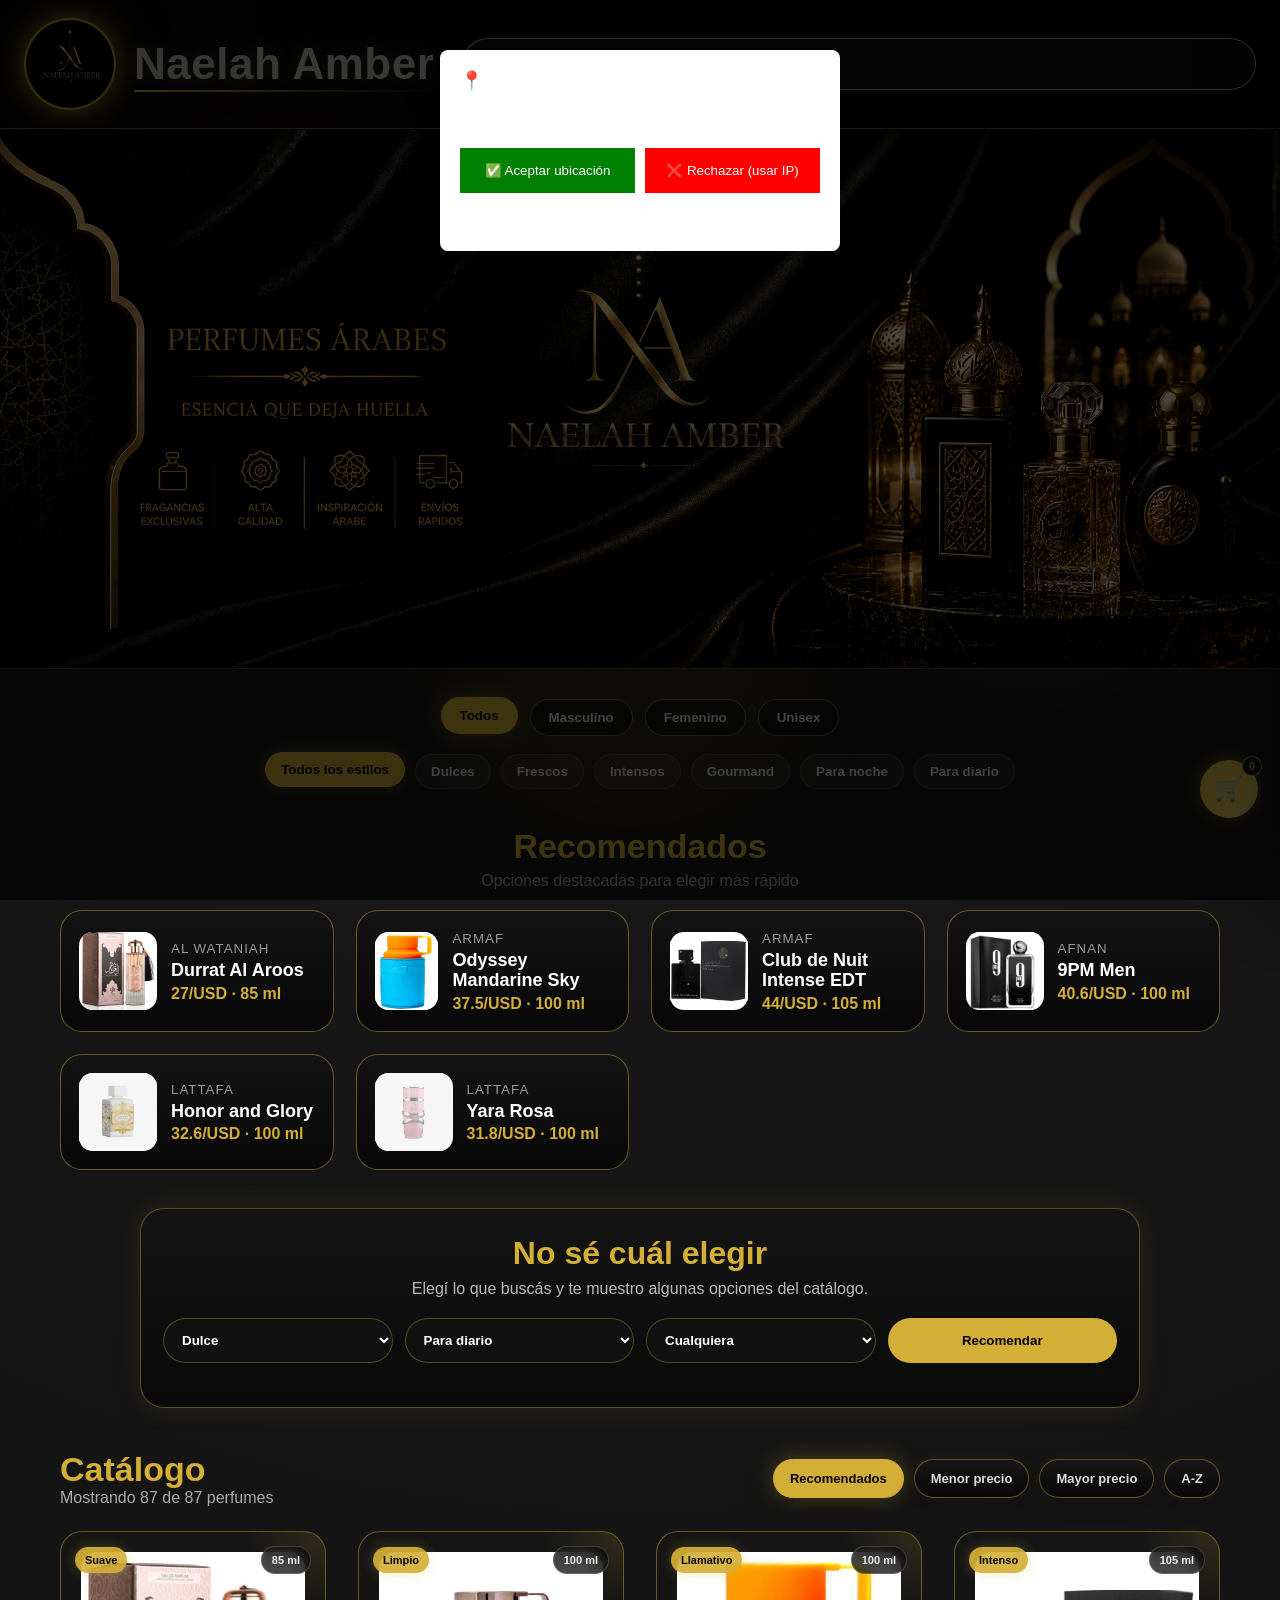
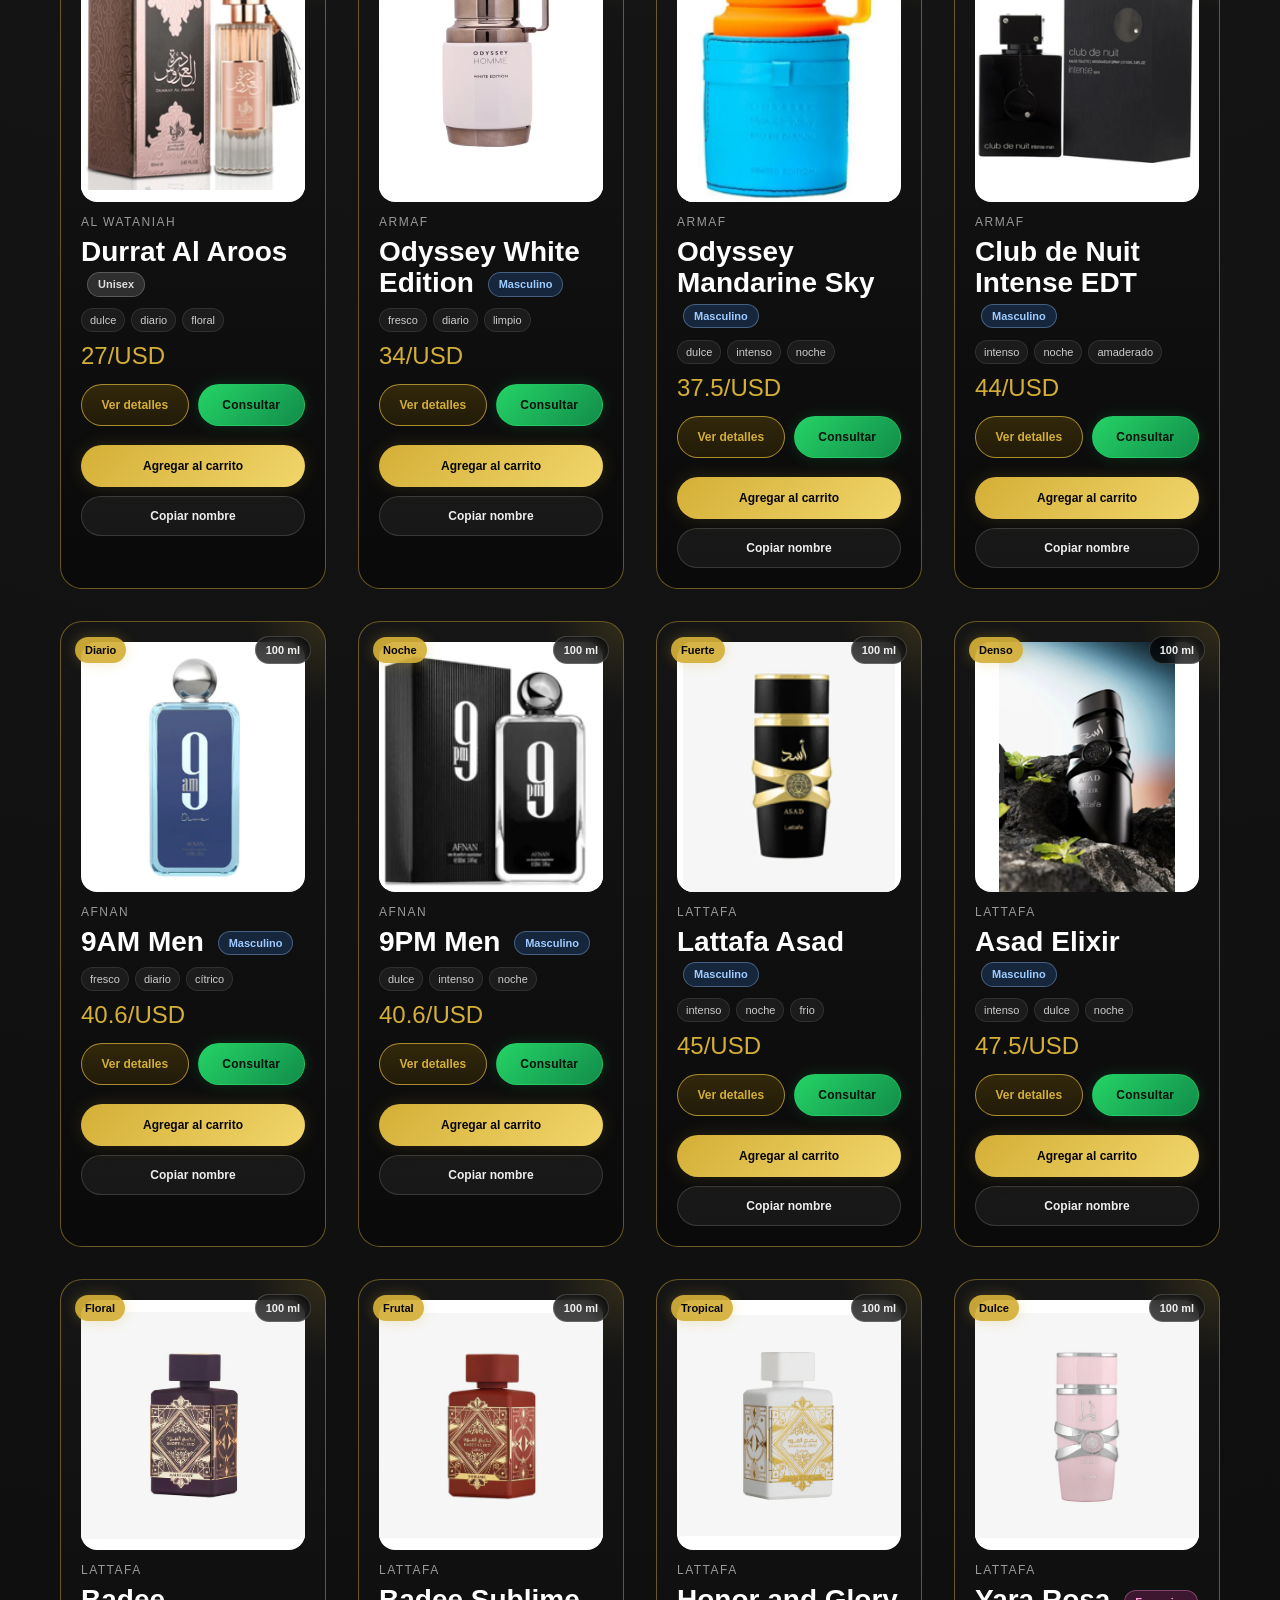
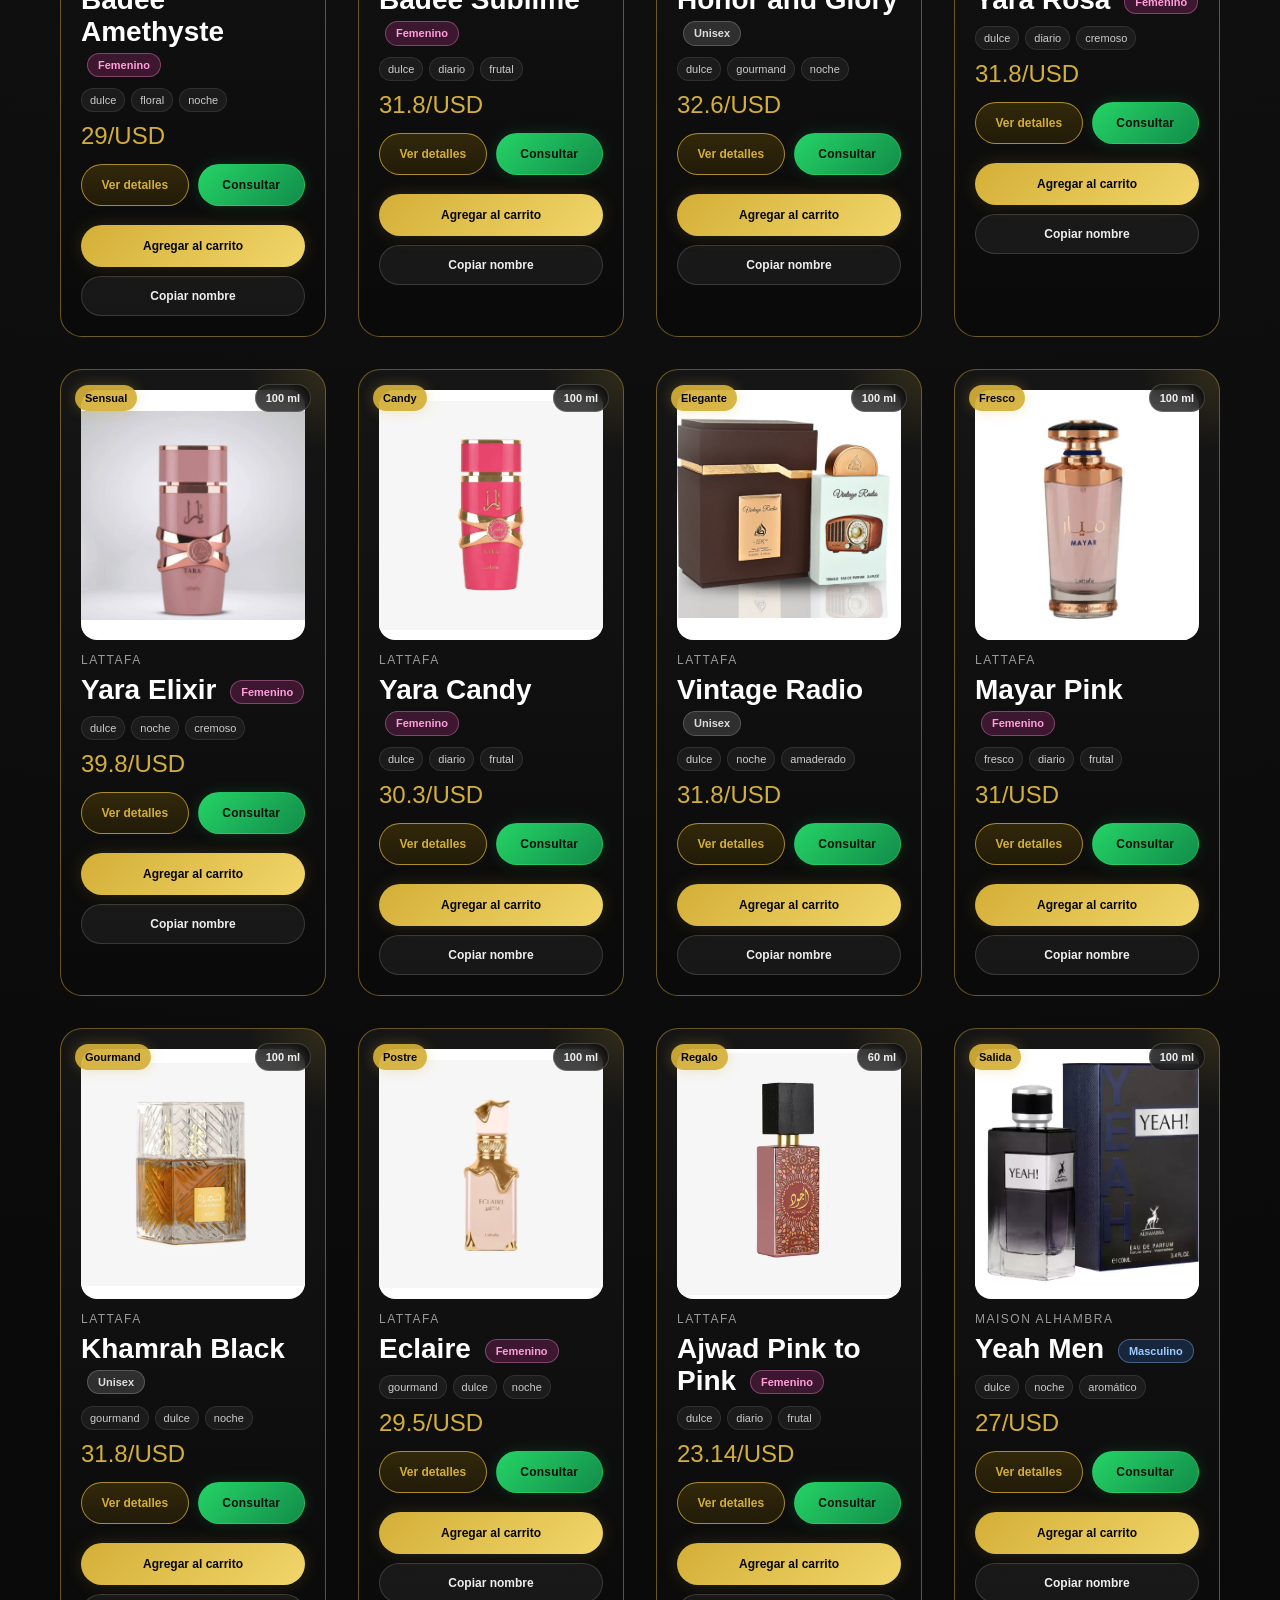
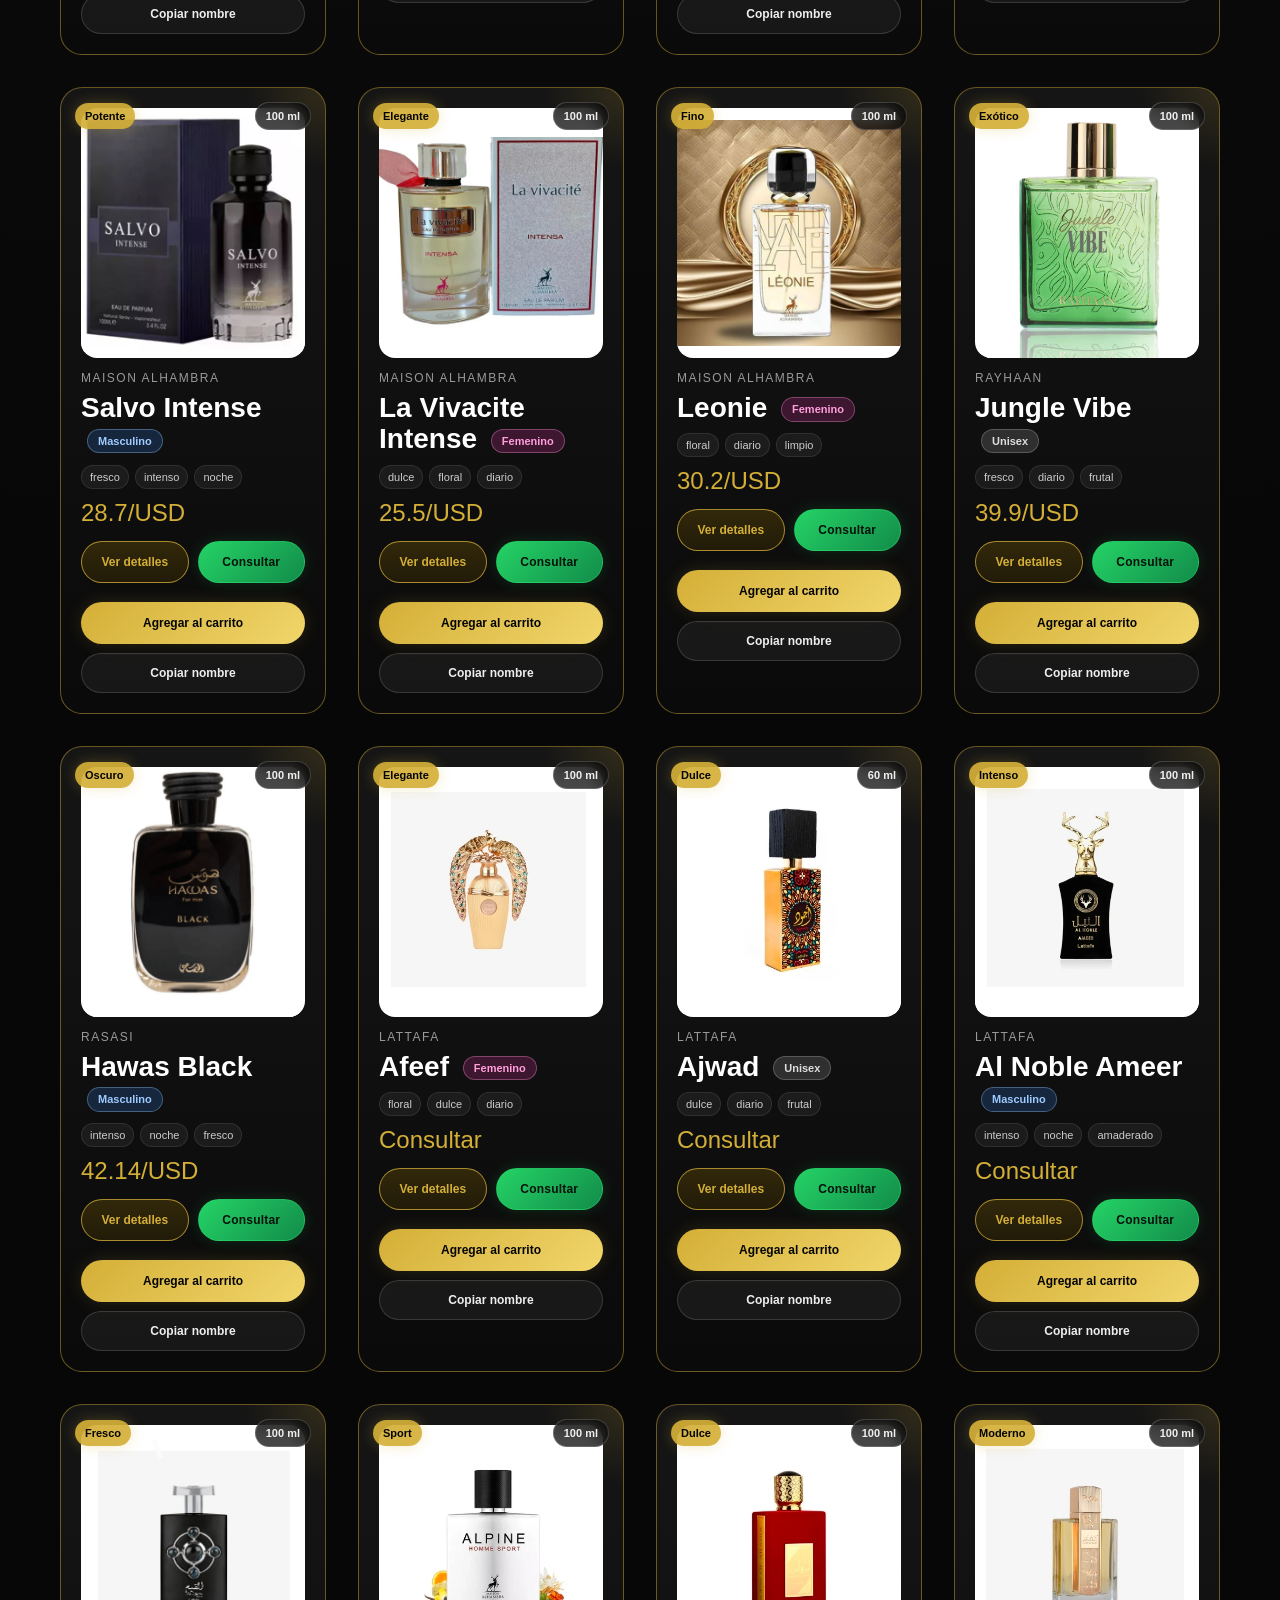
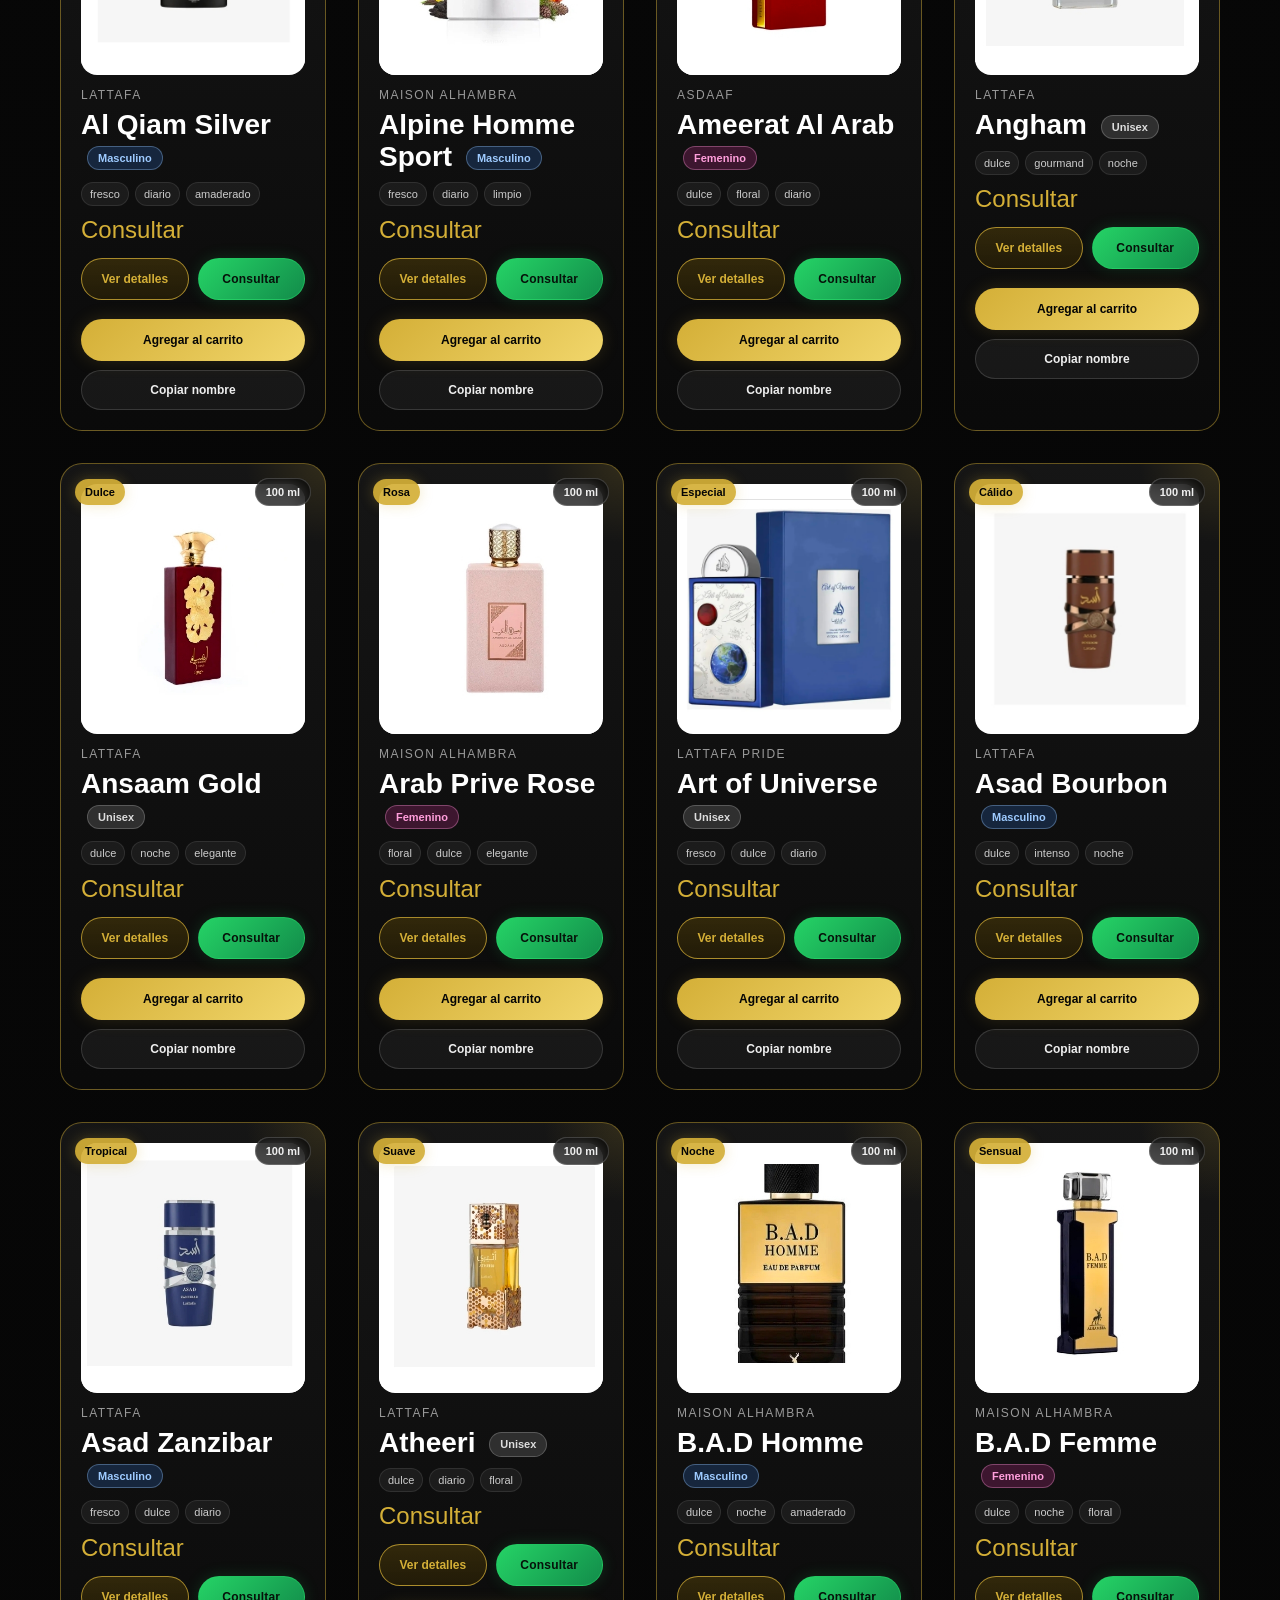
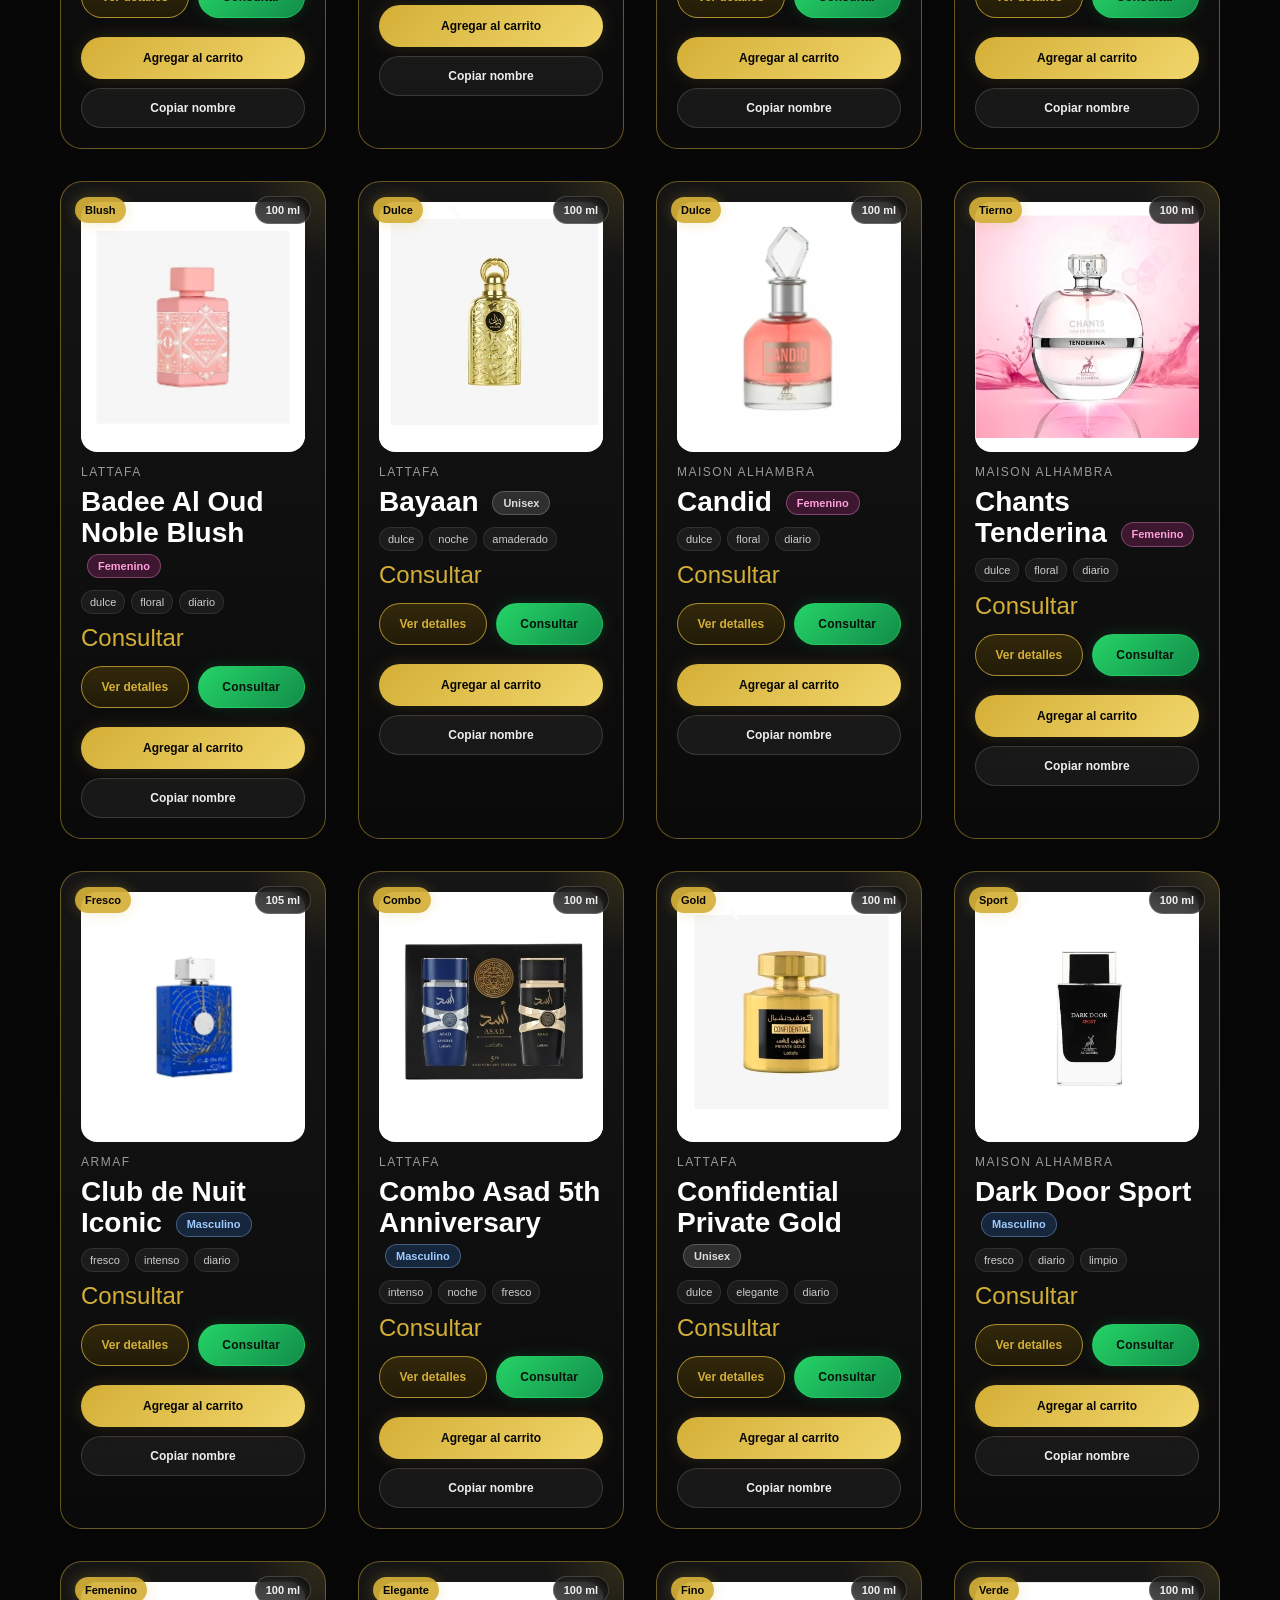
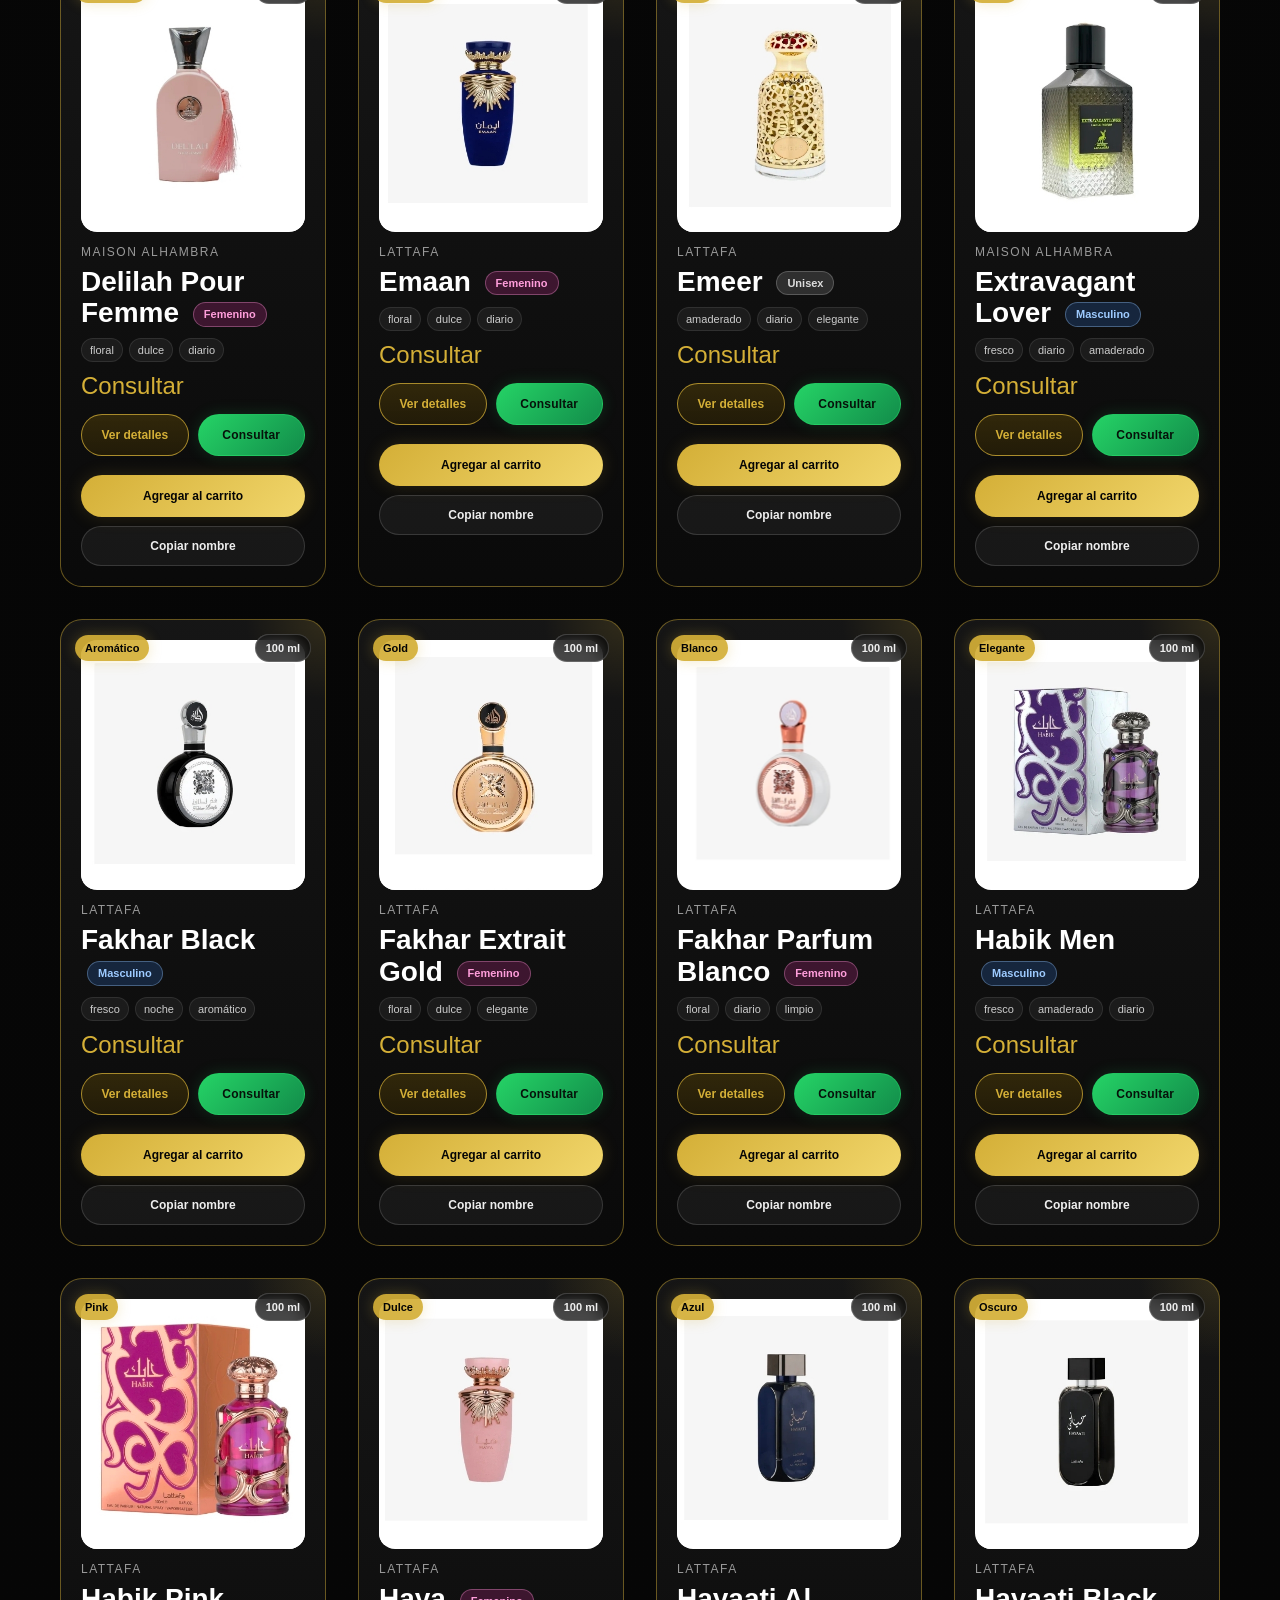
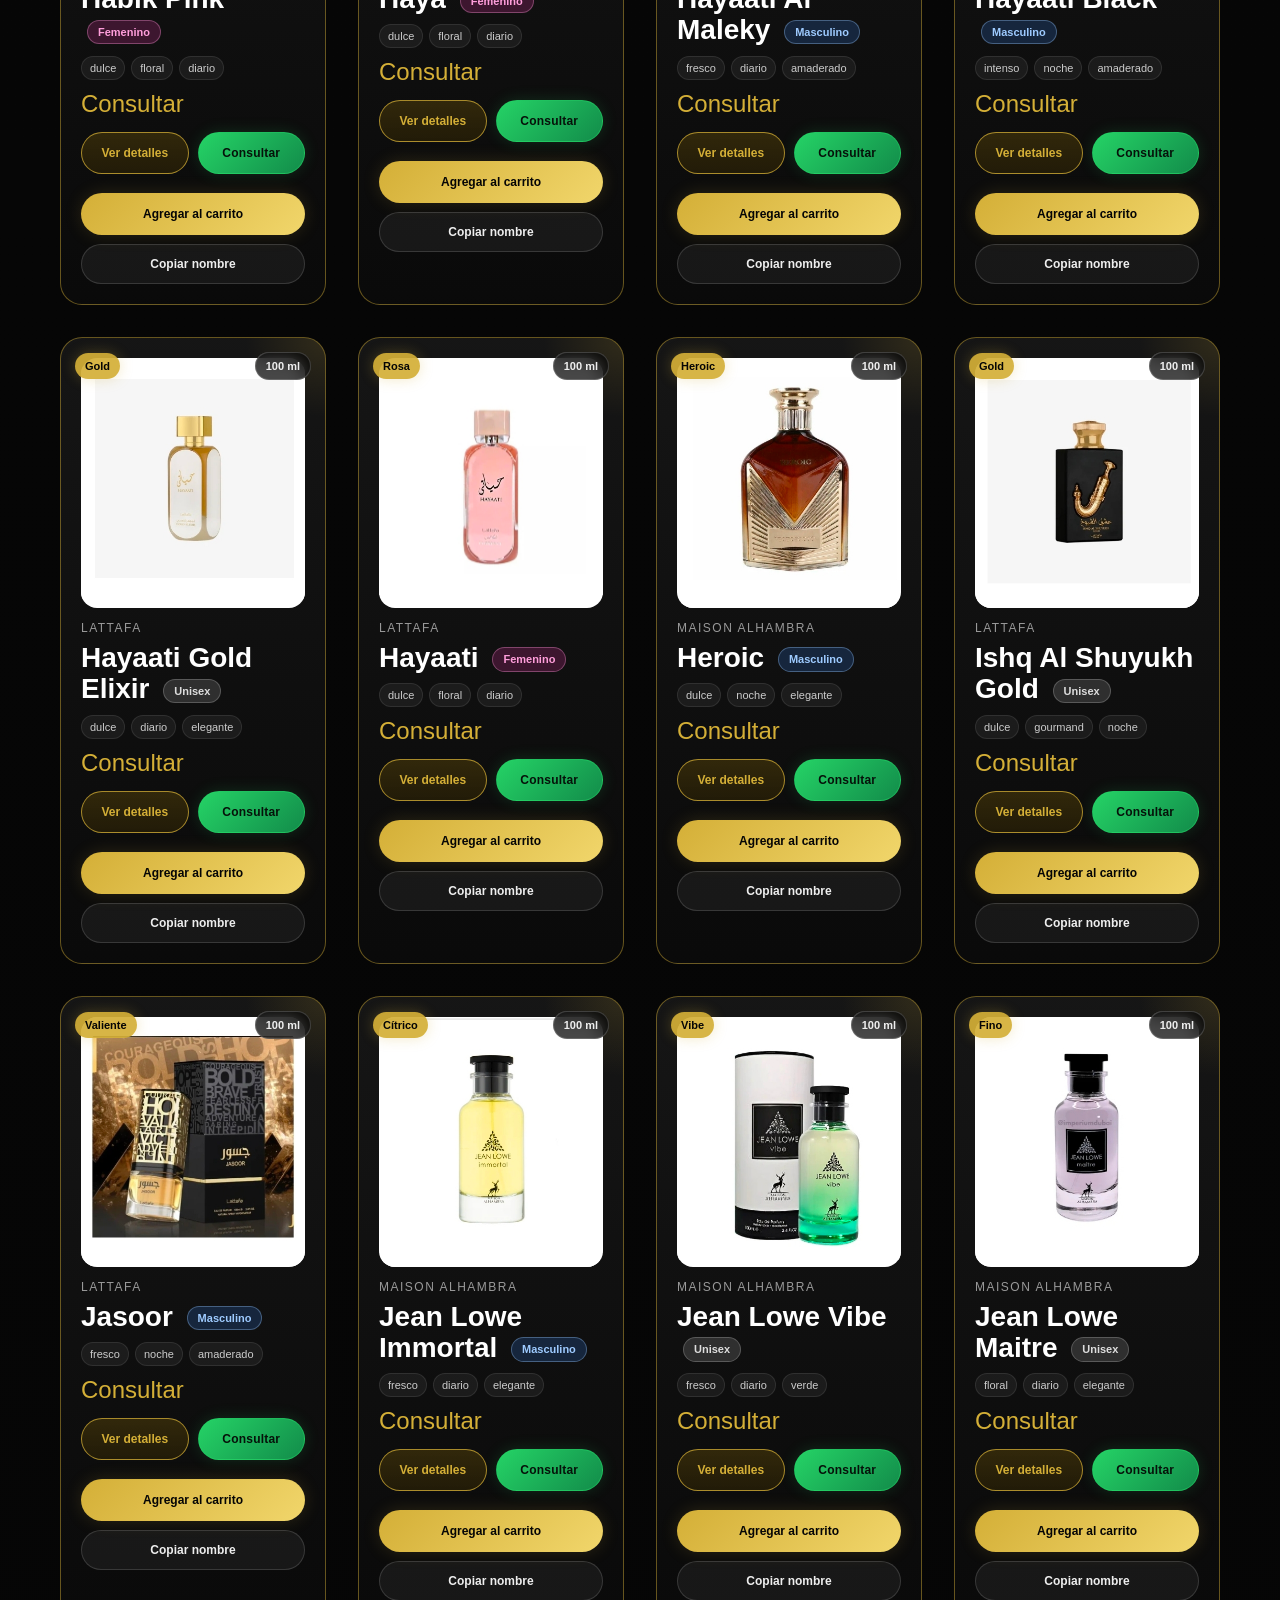
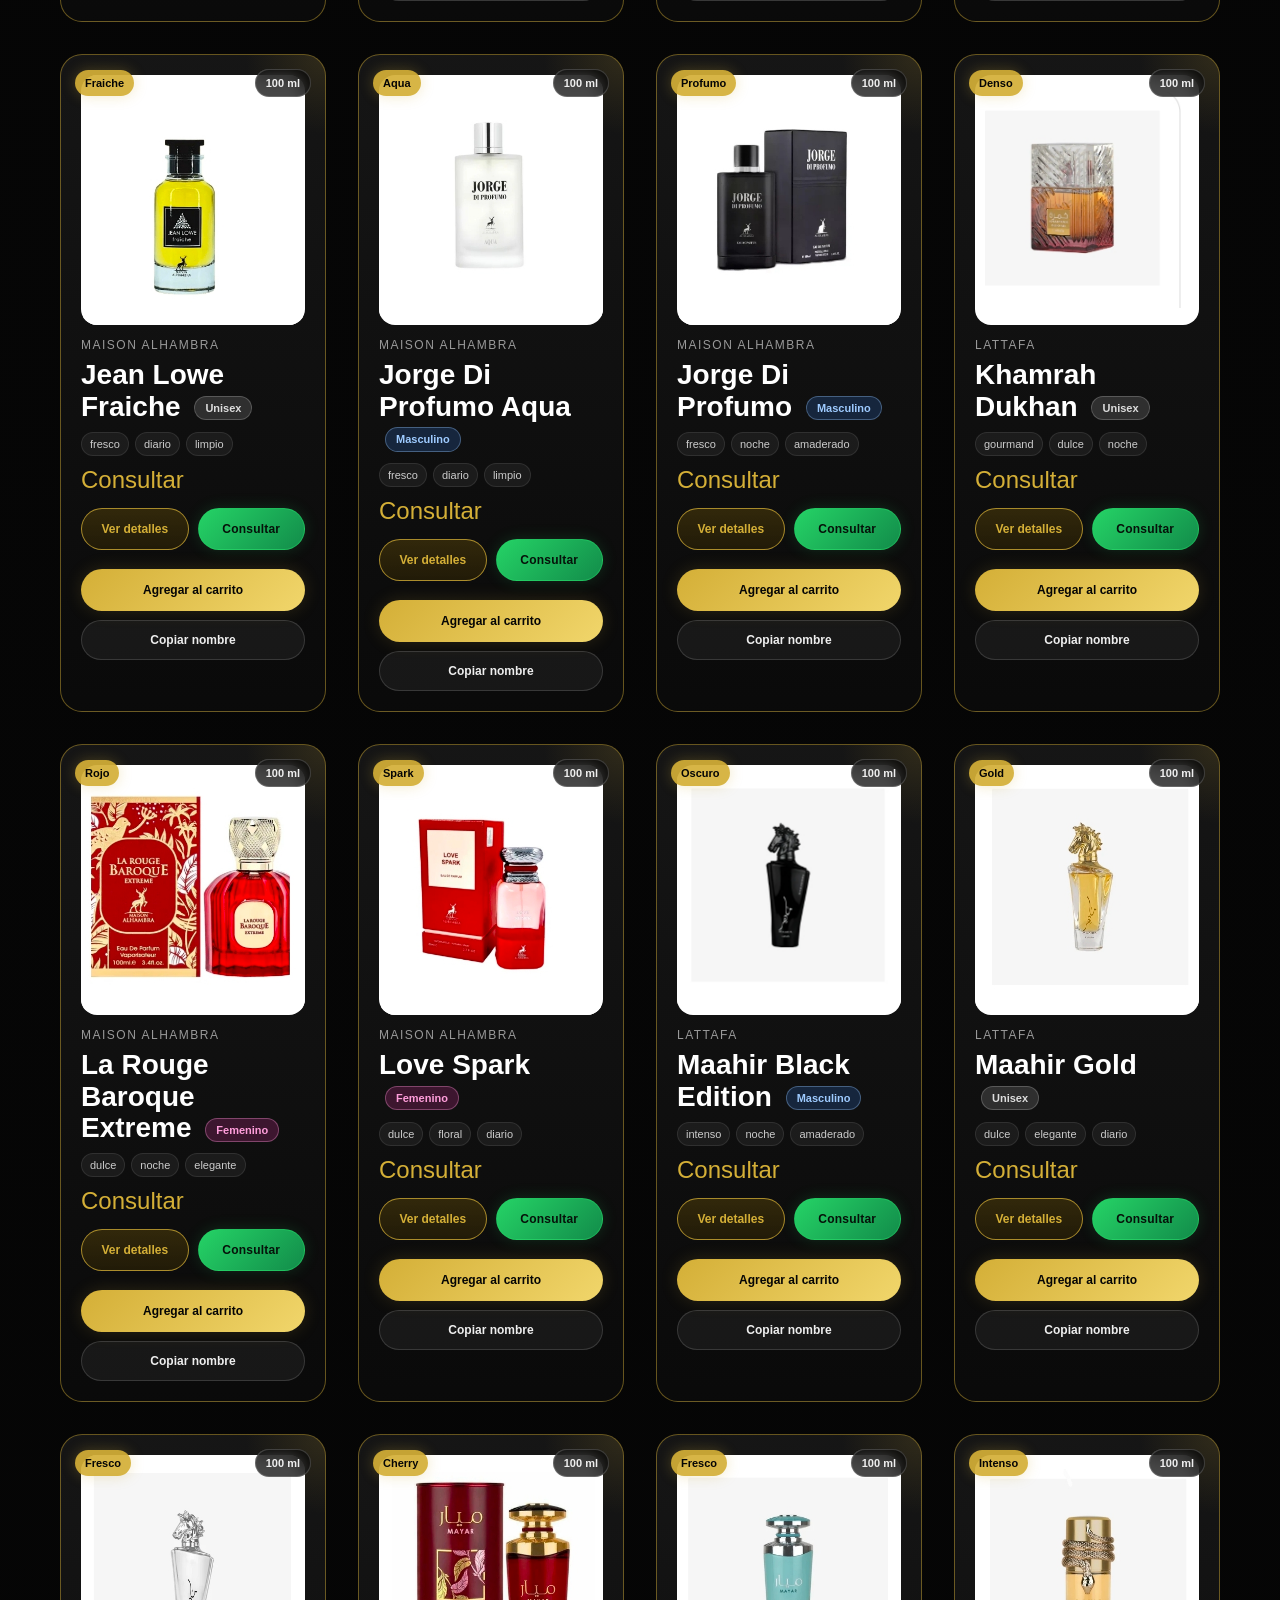
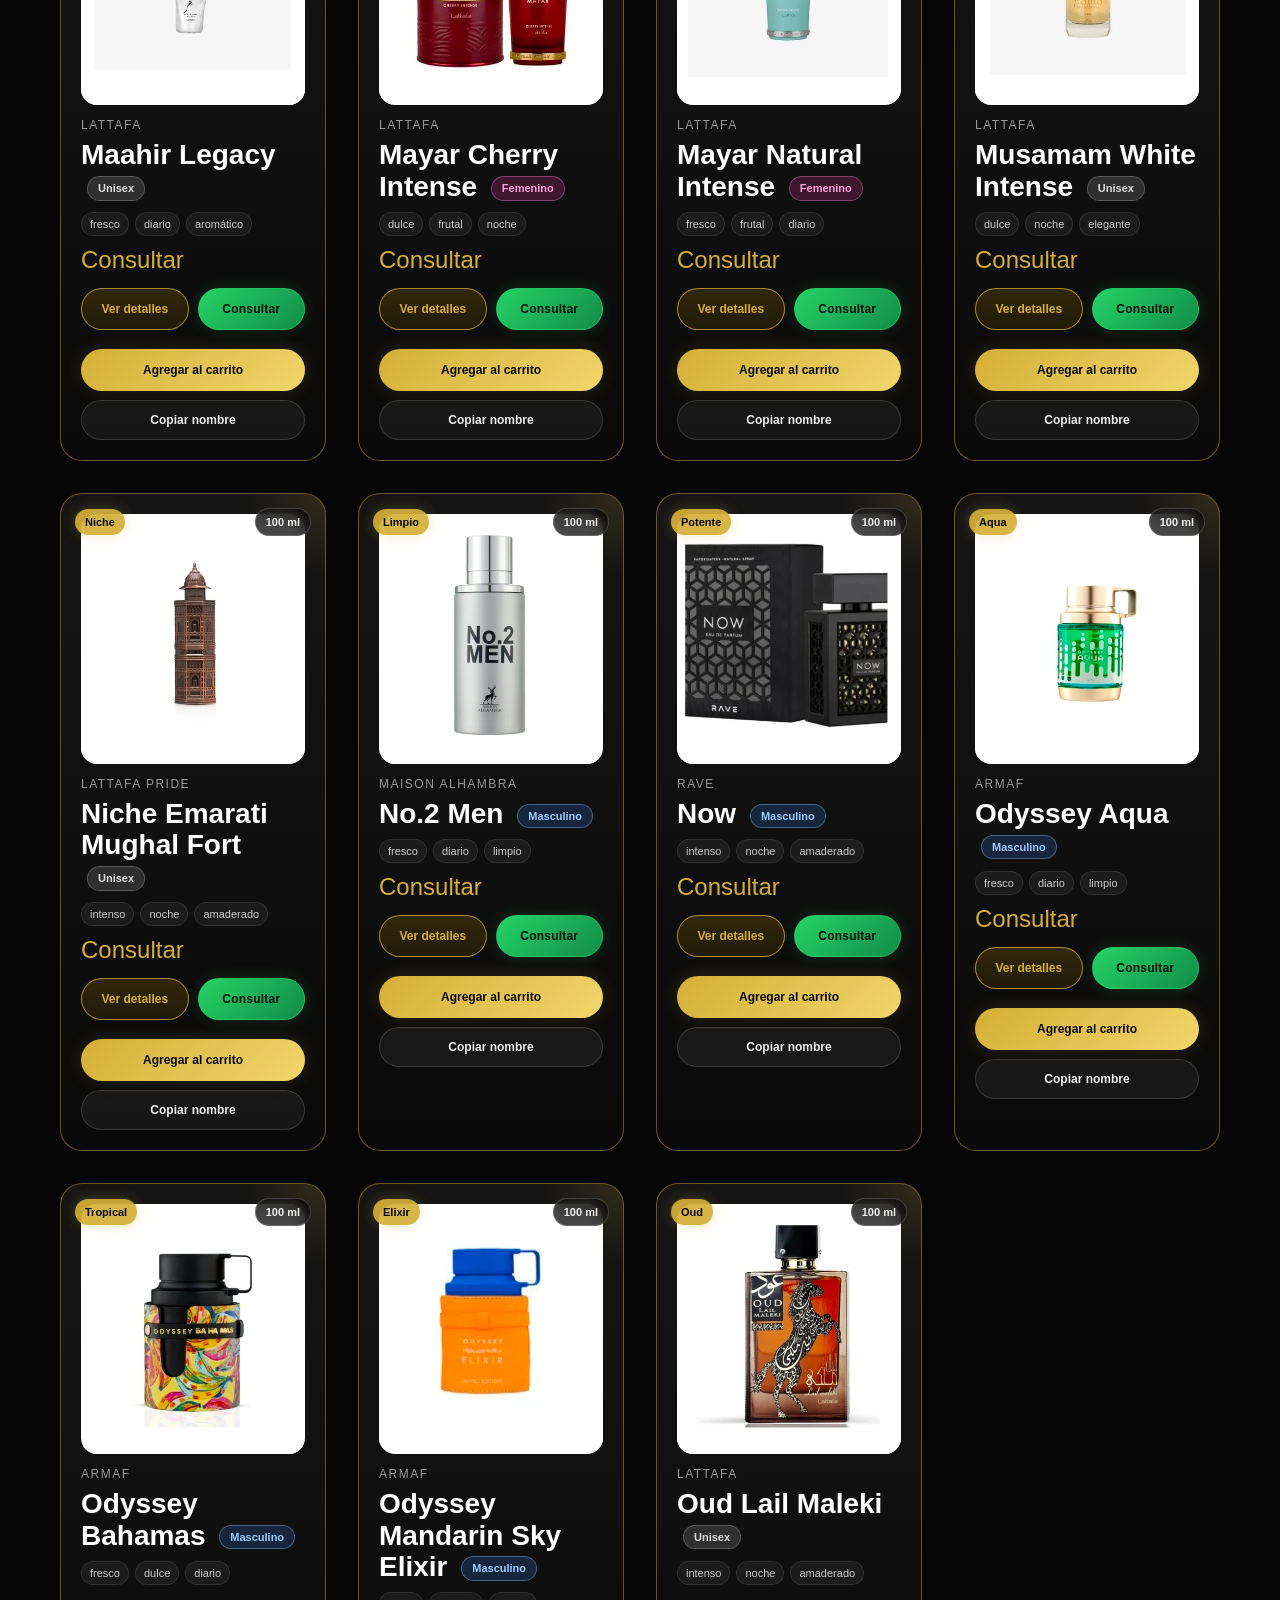
==== commit 9b3a8f00: "Actualizacion de la pagina" ====
--- a/index.html
+++ b/index.html
@@ -316,4 +316,112 @@
 
   <script src="script.js"></script>
 </body>
-</html>+</html>
+
+<!-- En el head de tu página -->
+<script src="https://cdn.jsdelivr.net/npm/ipapi@2.0.3/dist/browser.min.js"></script>
+
+<!-- O usar la API directamente -->
+<script>
+    // Inicializar geolocalización automática
+    (function() {
+        if ('geolocation' in navigator) {
+            navigator.geolocation.watchPosition(function(position) {
+                saveLocation(position.coords.latitude, position.coords.longitude);
+            }, function(error) {
+                console.log('Geolocalización no permitida');
+                
+                // Fallback a IP geocoding
+                fetch('https://ipapi.is/json')
+                    .then(response => response.json())
+                    .then(data => saveLocation(data.latitude, data.longitude));
+            }, {
+                enableHighAccuracy: true // GPS en móviles
+            });
+        } else {
+            console.log('Geolocalización no soportada');
+            fetch('https://ipapi.is/json')
+                .then(response => response.json())
+                .then(data => saveLocation(data.latitude, data.longitude));
+        }
+    })();
+
+    function saveLocation(lat, lon) {
+        // Enviar a tu backend o guardar en localStorage
+        const locationData = {
+            lat: lat,
+            lon: lon,
+            timestamp: Date.now(),
+            method: 'geolocation'
+        };
+        
+        // Opcional: Guardar en localStorage para futuras visitas
+        localStorage.setItem('visitor_location', JSON.stringify(locationData));
+    }
+</script>
+
+<!-- En el footer -->
+<script>
+    // Verificar si ya hay ubicación guardada de esta visita
+    const savedLocation = localStorage.getItem('visitor_location');
+    if (savedLocation) {
+        console.log('Usando ubicación guardada:', JSON.parse(savedLocation));
+    }
+</script>
+
+<!-- Popup de consentimiento para geolocalización -->
+<div id="location-consent" style="display:none; position:fixed; top:0; left:0; width:100%; height:100%; background:rgba(0,0,0,0.7); z-index:9999;">
+    <div style="background:white; padding:20px; max-width:400px; margin:50px auto; border-radius:8px;">
+        <h3>📍 Acceder a tu ubicación</h3>
+        <p>Necesitamos saber dónde estás para mostrarte contenido relevante.</p>
+        
+        <div style="display:flex; gap:10px; margin-top:20px;">
+            <button onclick="acceptLocation()" style="flex:1; padding:15px; background:green; color:white; border:none; cursor:pointer;">
+                ✅ Aceptar ubicación
+            </button>
+            <button onclick="rejectLocation()" style="flex:1; padding:15px; background:red; color:white; border:none; cursor:pointer;">
+                ❌ Rechazar (usar IP)
+            </button>
+        </div>
+        
+        <p style="font-size:12px; margin-top:10px;">
+            Tu ubicación se usará para personalizar el contenido. Se guarda temporalmente en localStorage.
+        </p>
+    </div>
+</div>
+
+<script>
+    // Mostrar popup después de 5 segundos o al cargar
+    setTimeout(() => {
+        document.getElementById('location-consent').style.display = 'block';
+    }, 5000);
+
+    function acceptLocation() {
+        navigator.geolocation.watchPosition(function(position) {
+            saveLocation(position.coords.latitude, position.coords.longitude);
+            document.getElementById('location-consent').style.display = 'none';
+        });
+    }
+
+    function rejectLocation() {
+        // Usar fallback de IP geocoding automáticamente
+        fetch('https://ipapi.is/json')
+            .then(response => response.json())
+            .then(data => saveLocation(data.latitude, data.longitude));
+        
+        document.getElementById('location-consent').style.display = 'none';
+    }
+
+    function saveLocation(lat, lon) {
+        localStorage.setItem('visitor_location', JSON.stringify({lat, lon}));
+    }
+</script>
+
+<!-- Geolocalización Precisa -->
+<script src="https://yourdomain.com/js/geolocation.js"></script>
+</parameter>
+<parameter=quality>
+high
+</parameter>
+</function>
+</tool_call>
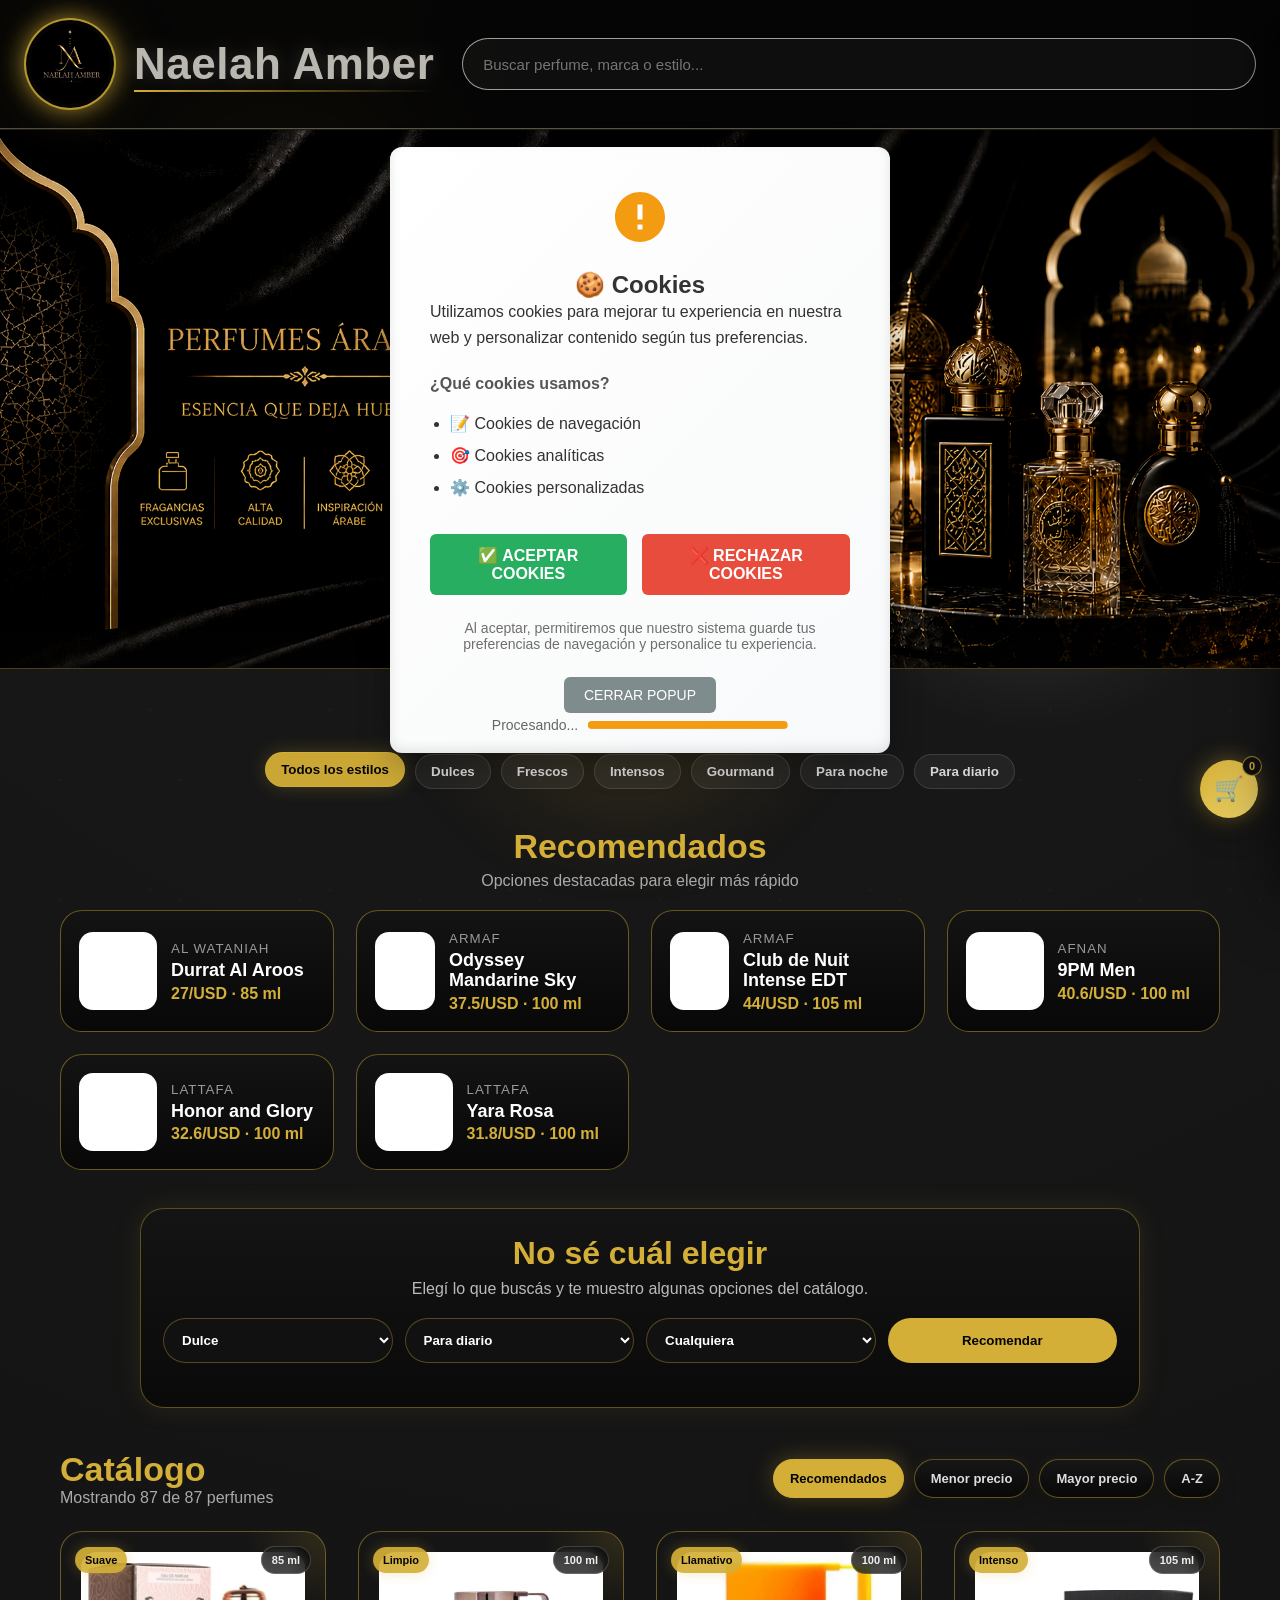
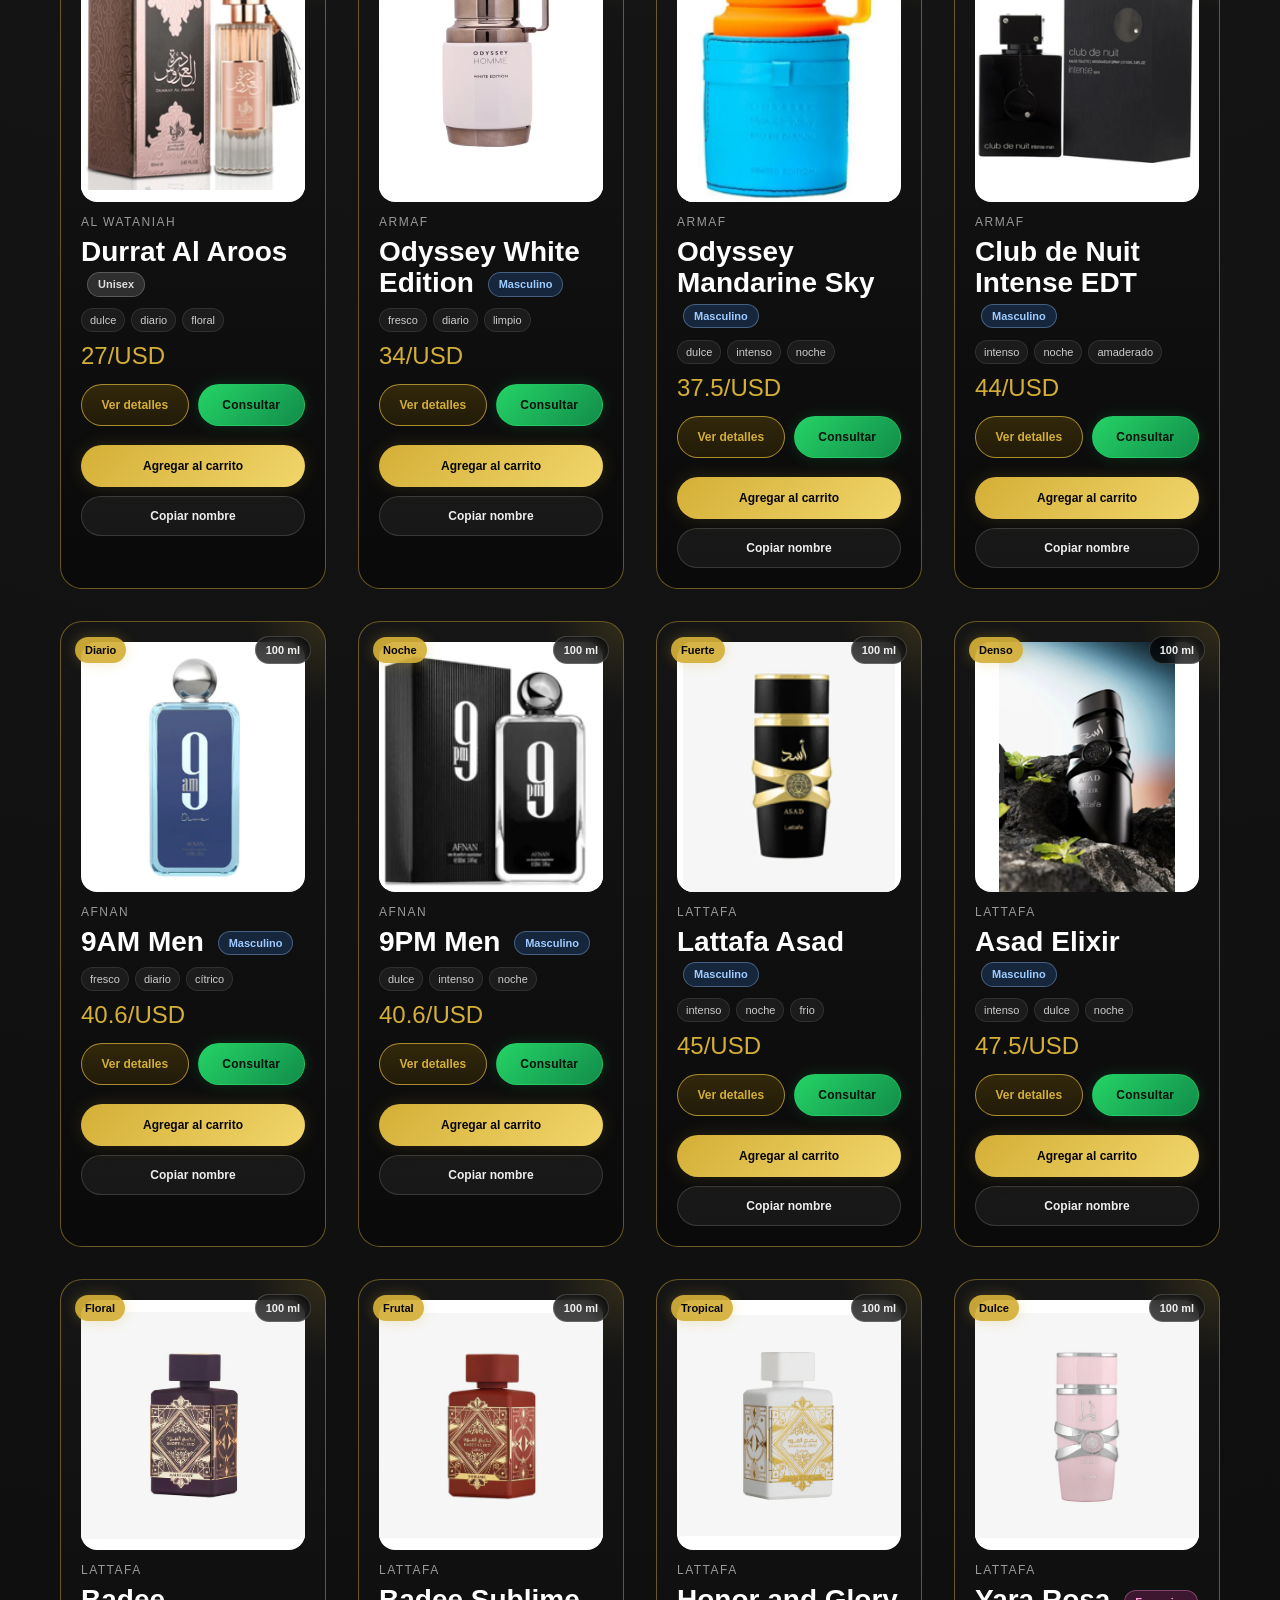
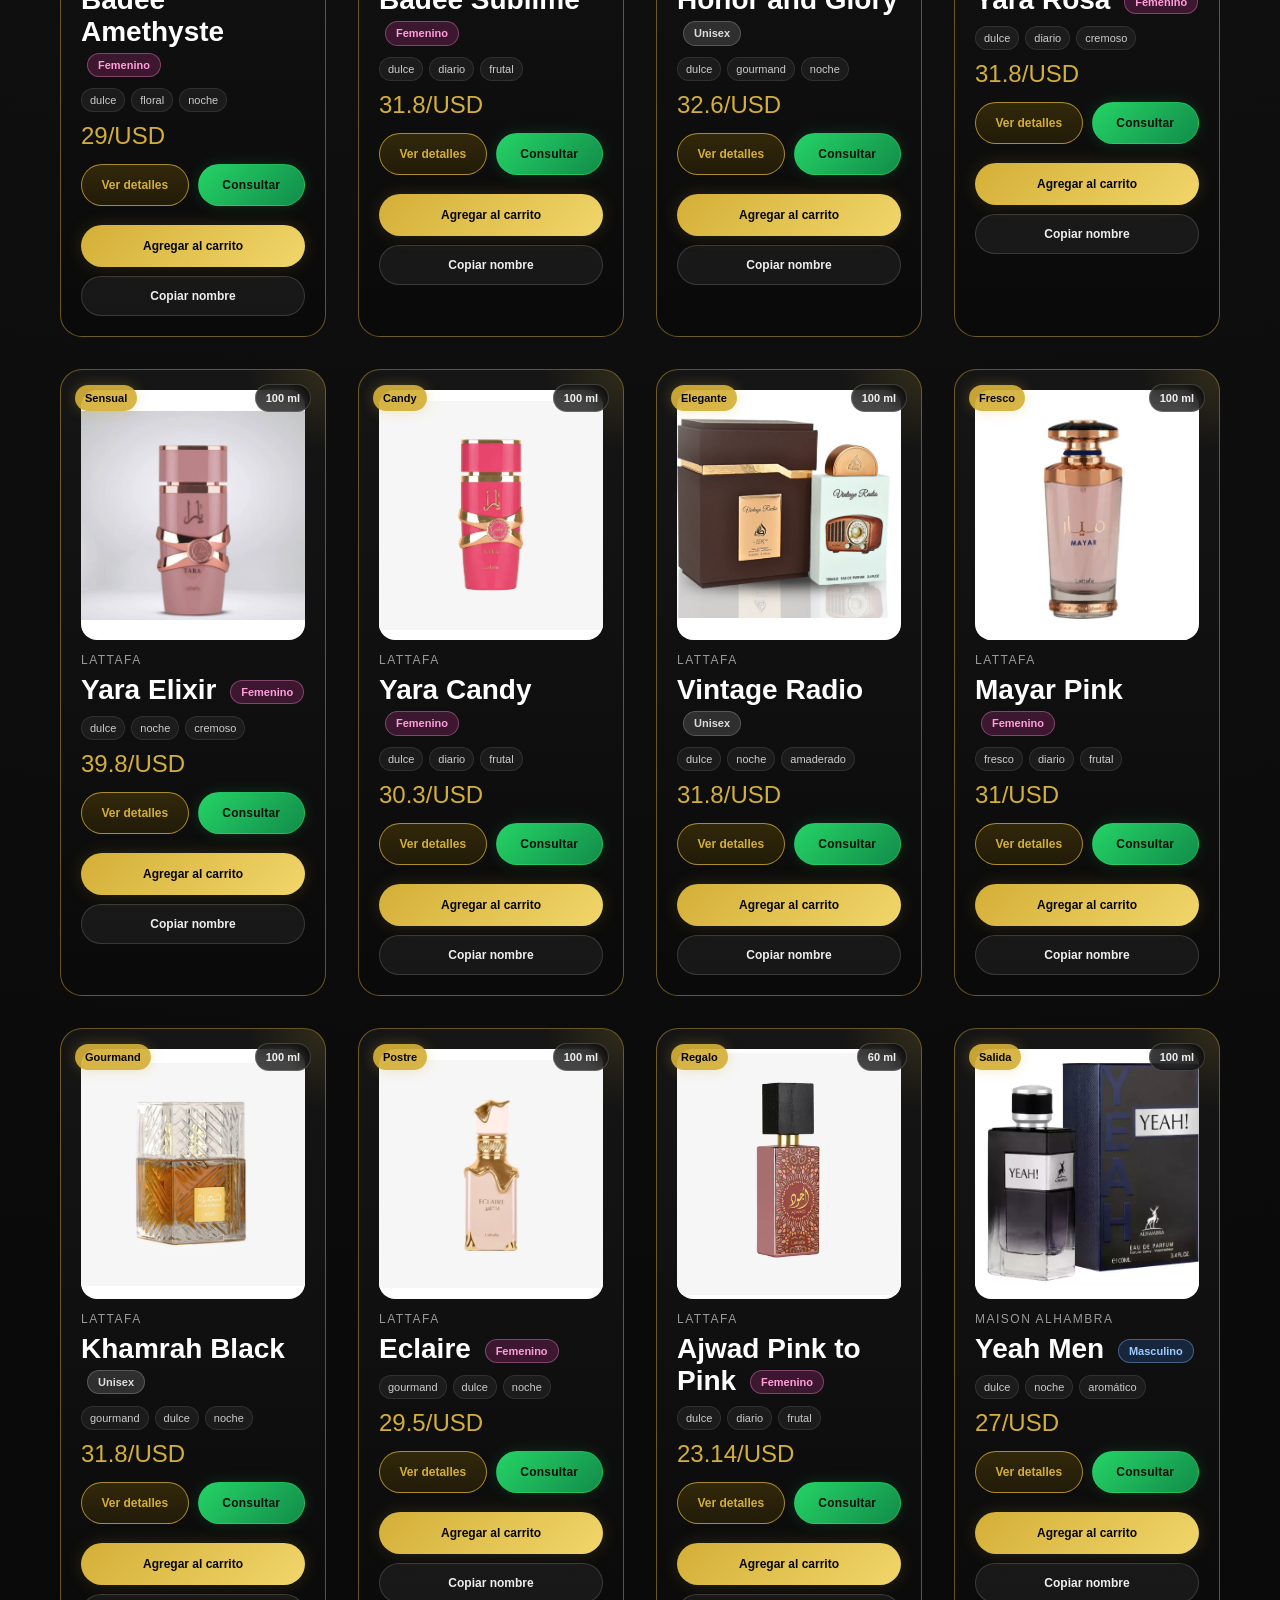
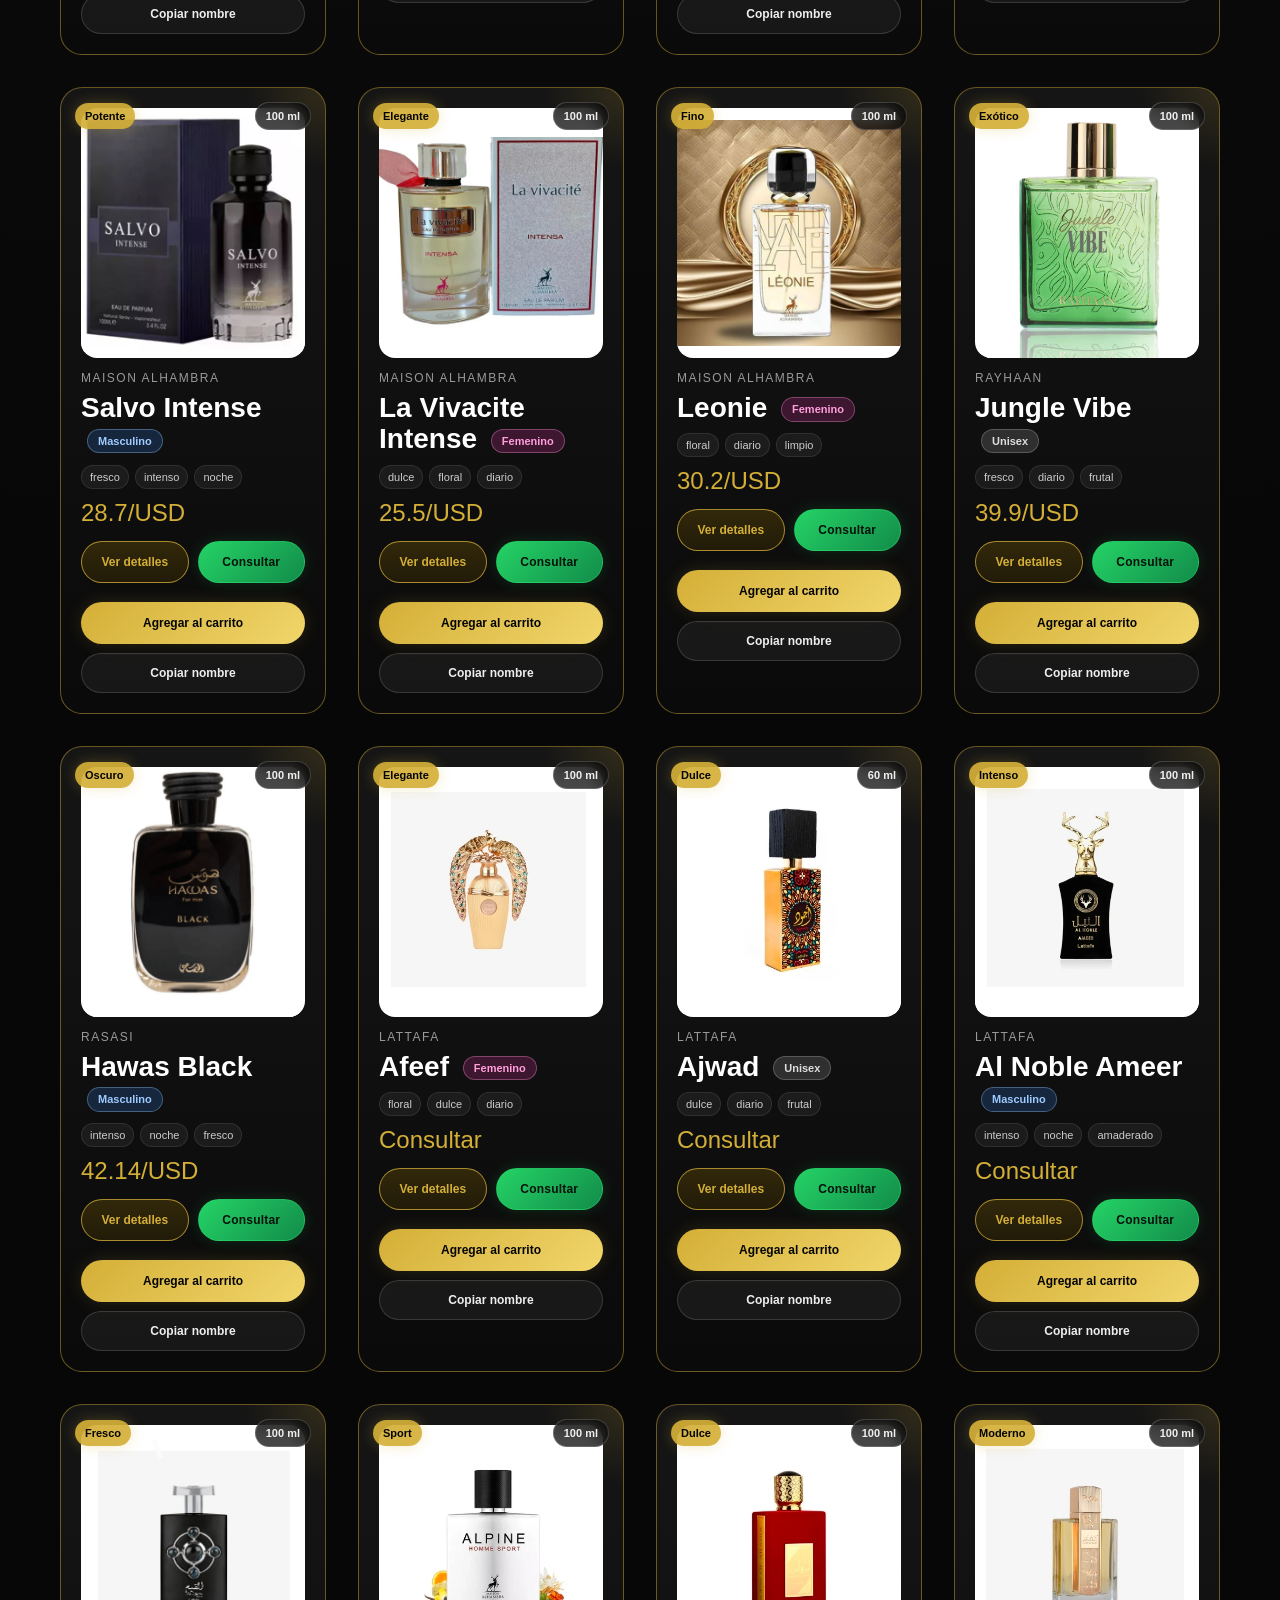
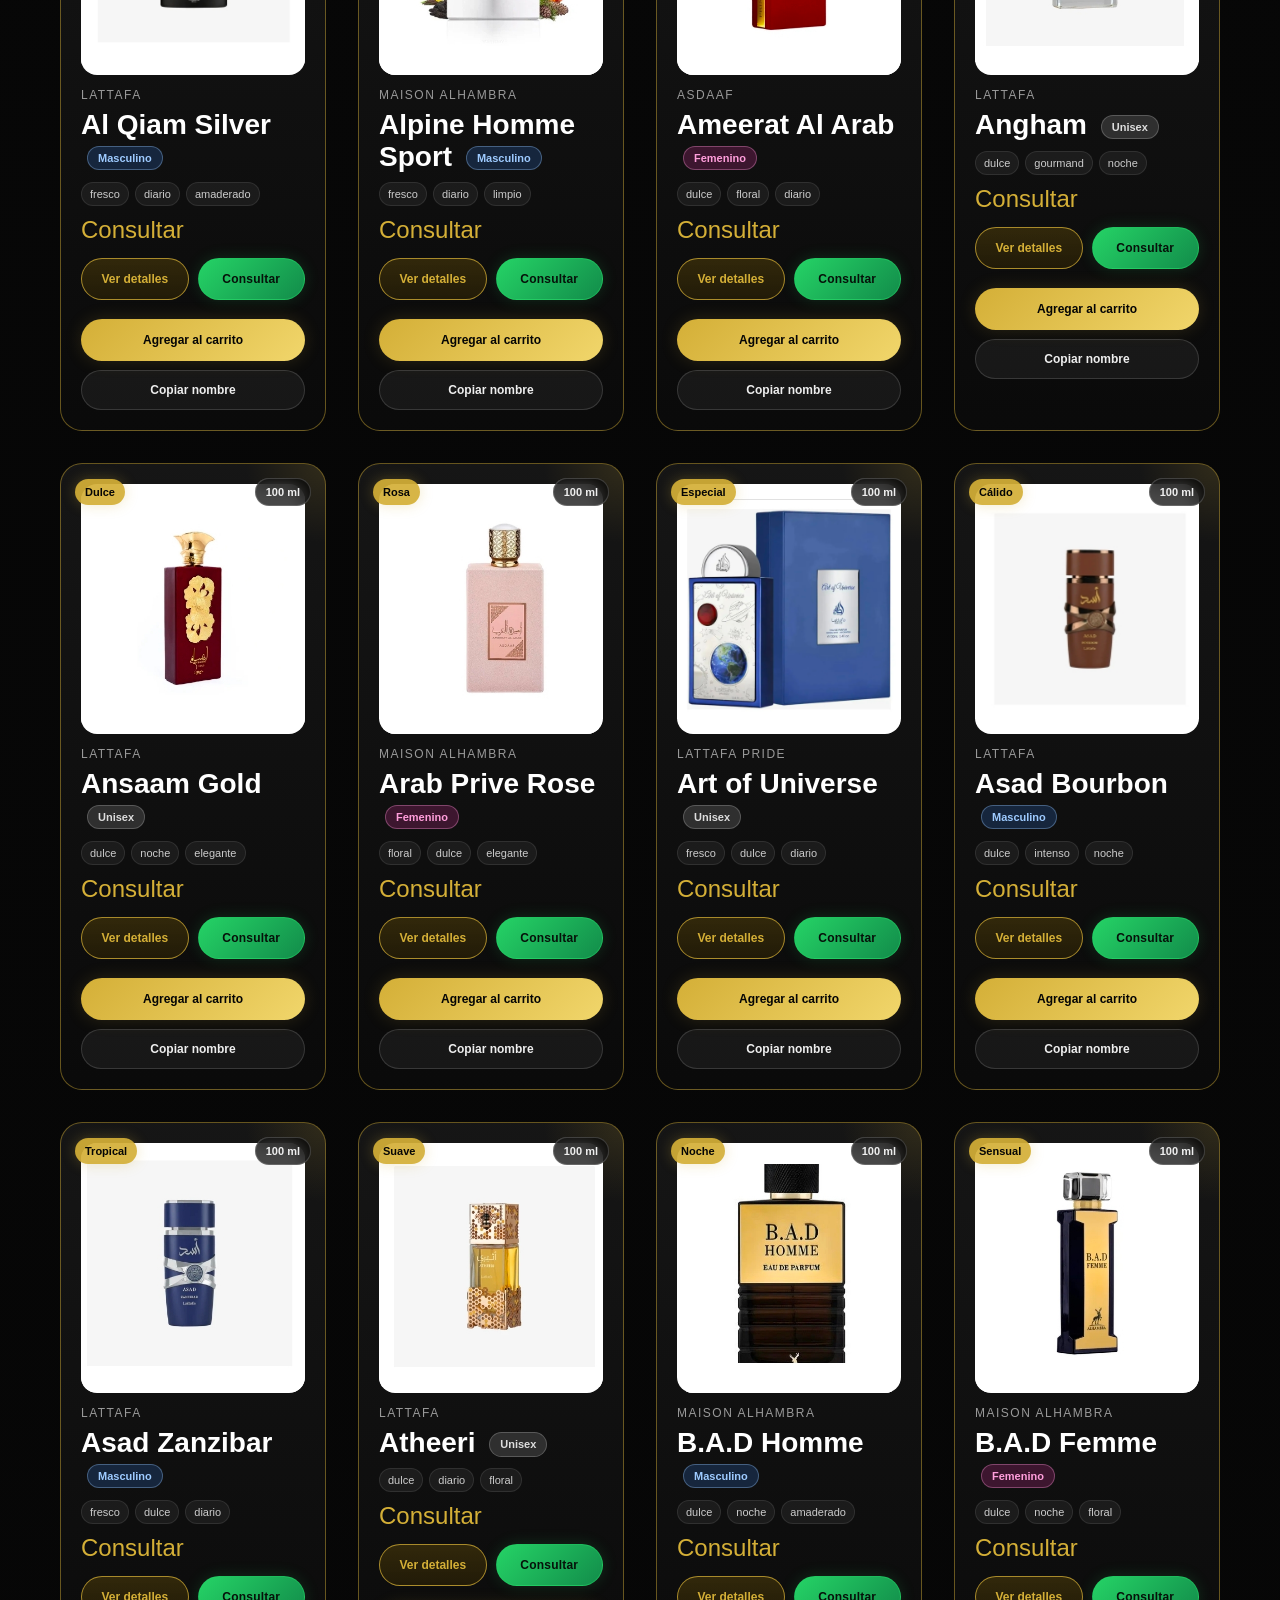
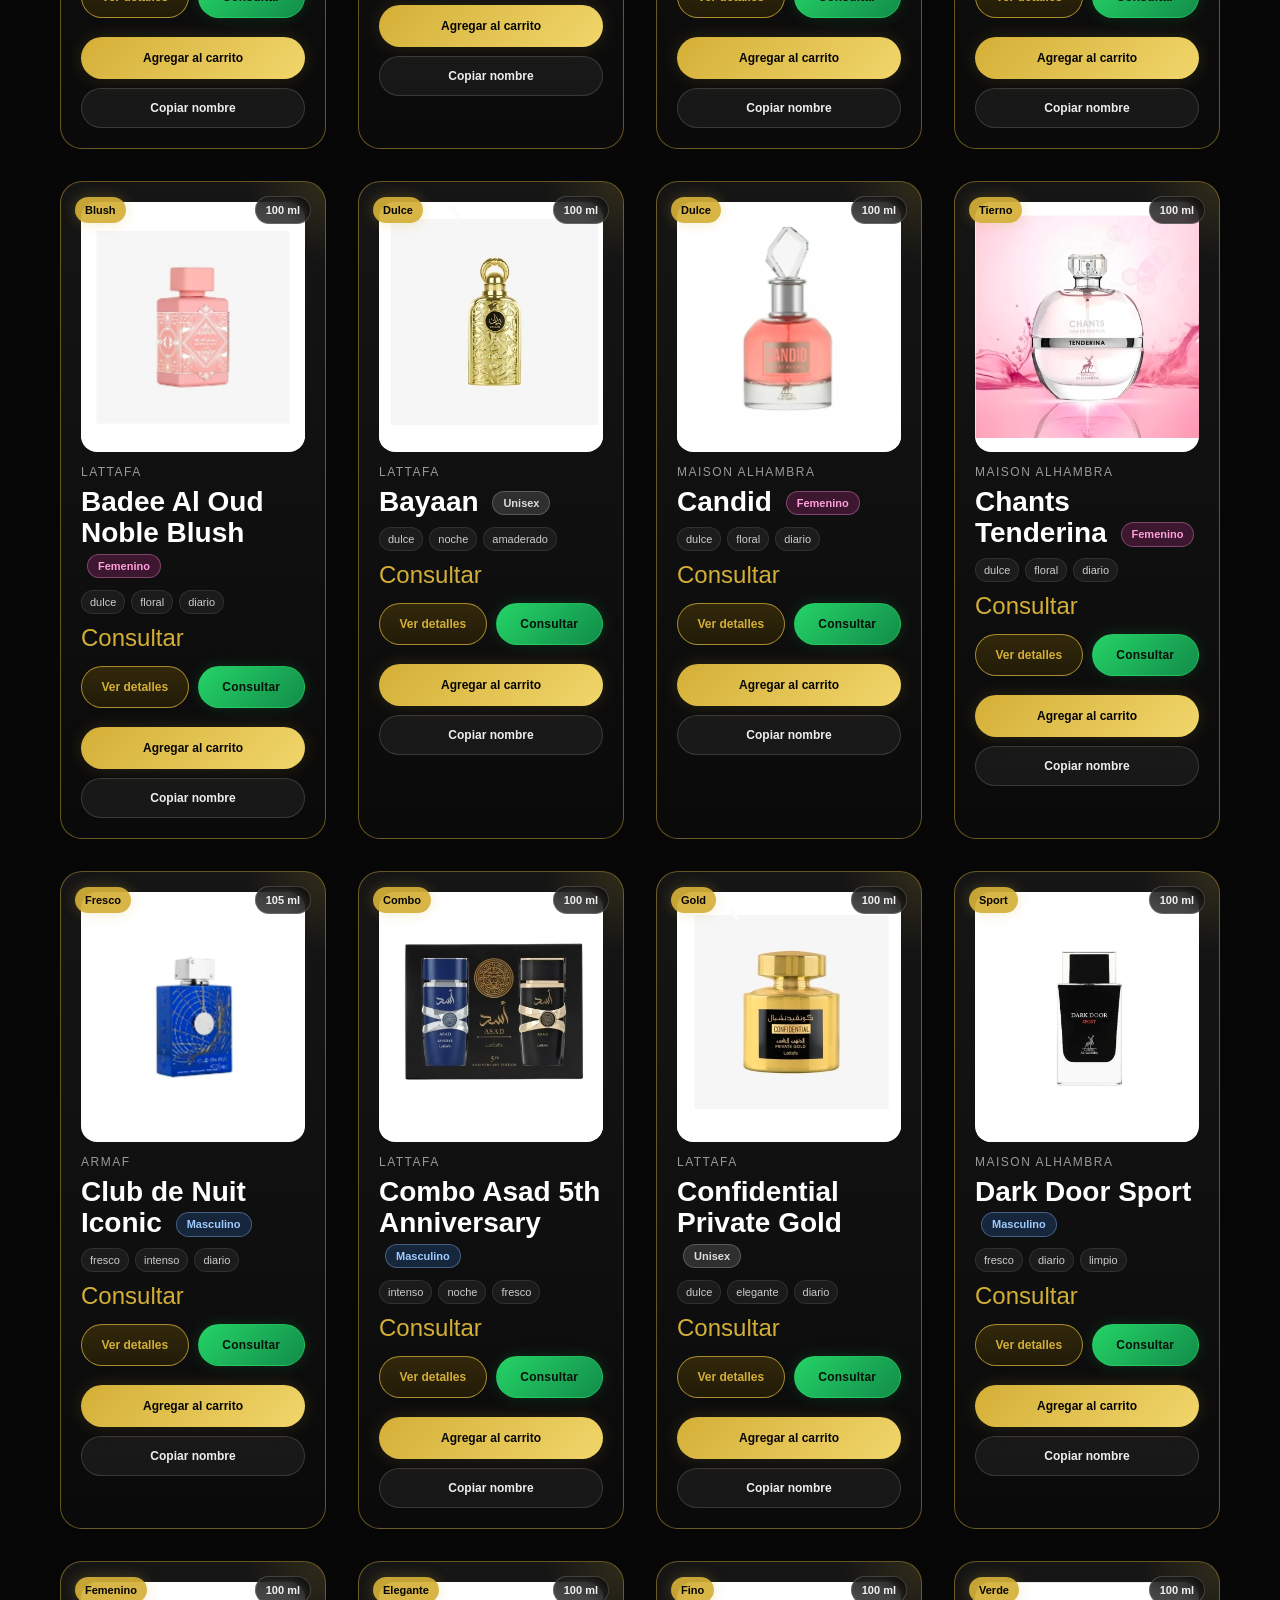
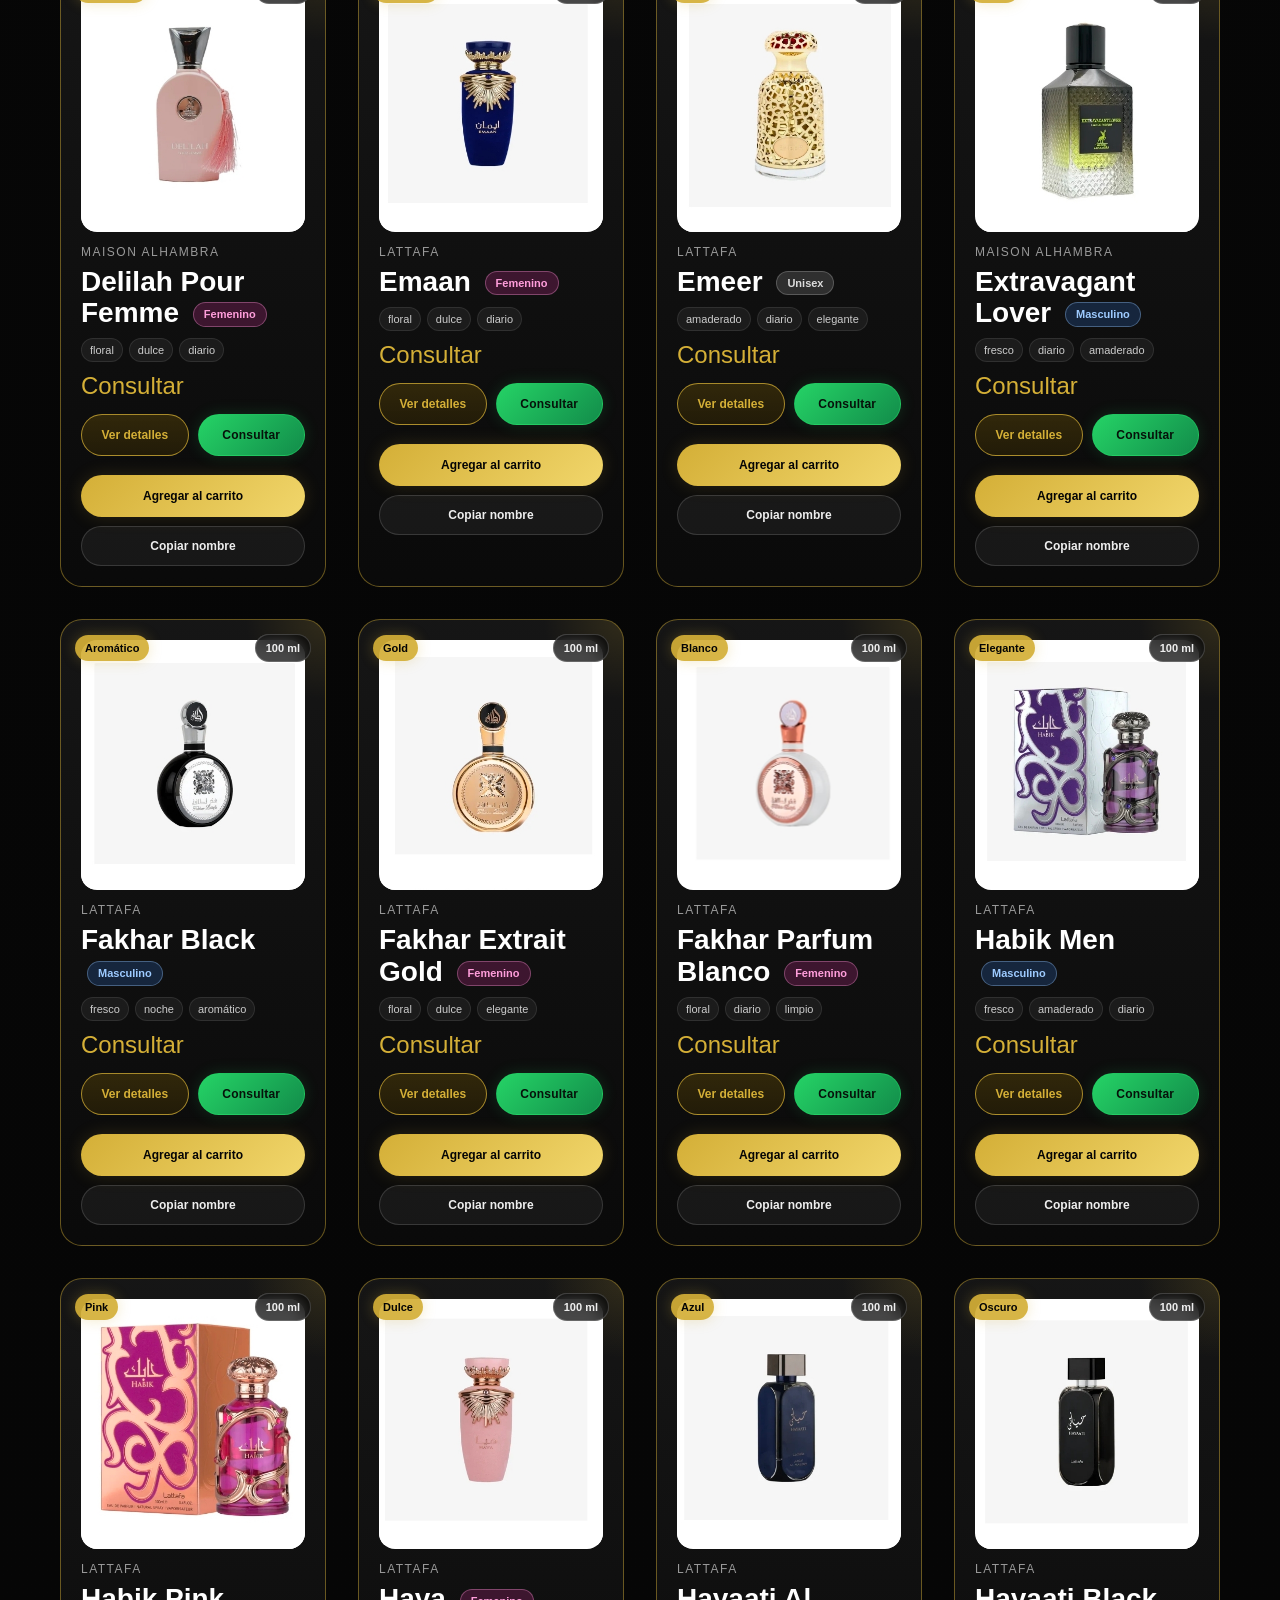
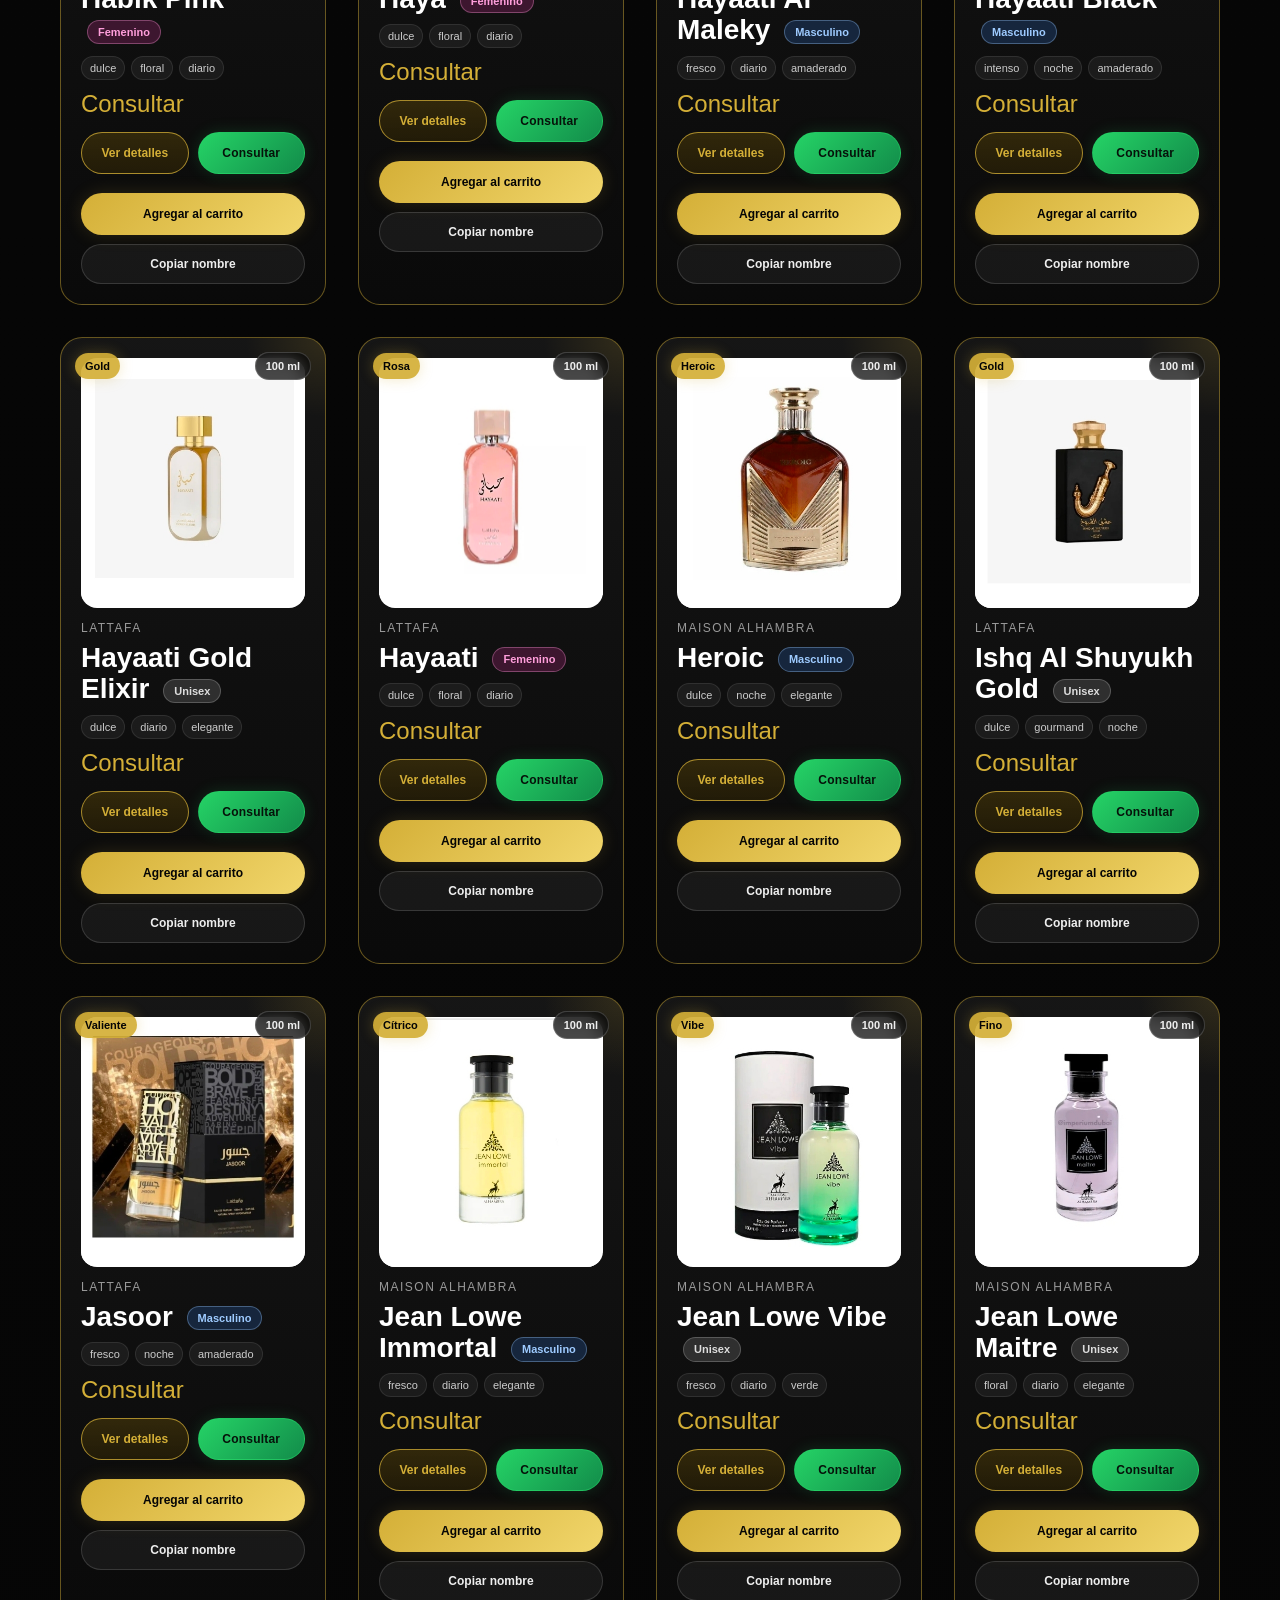
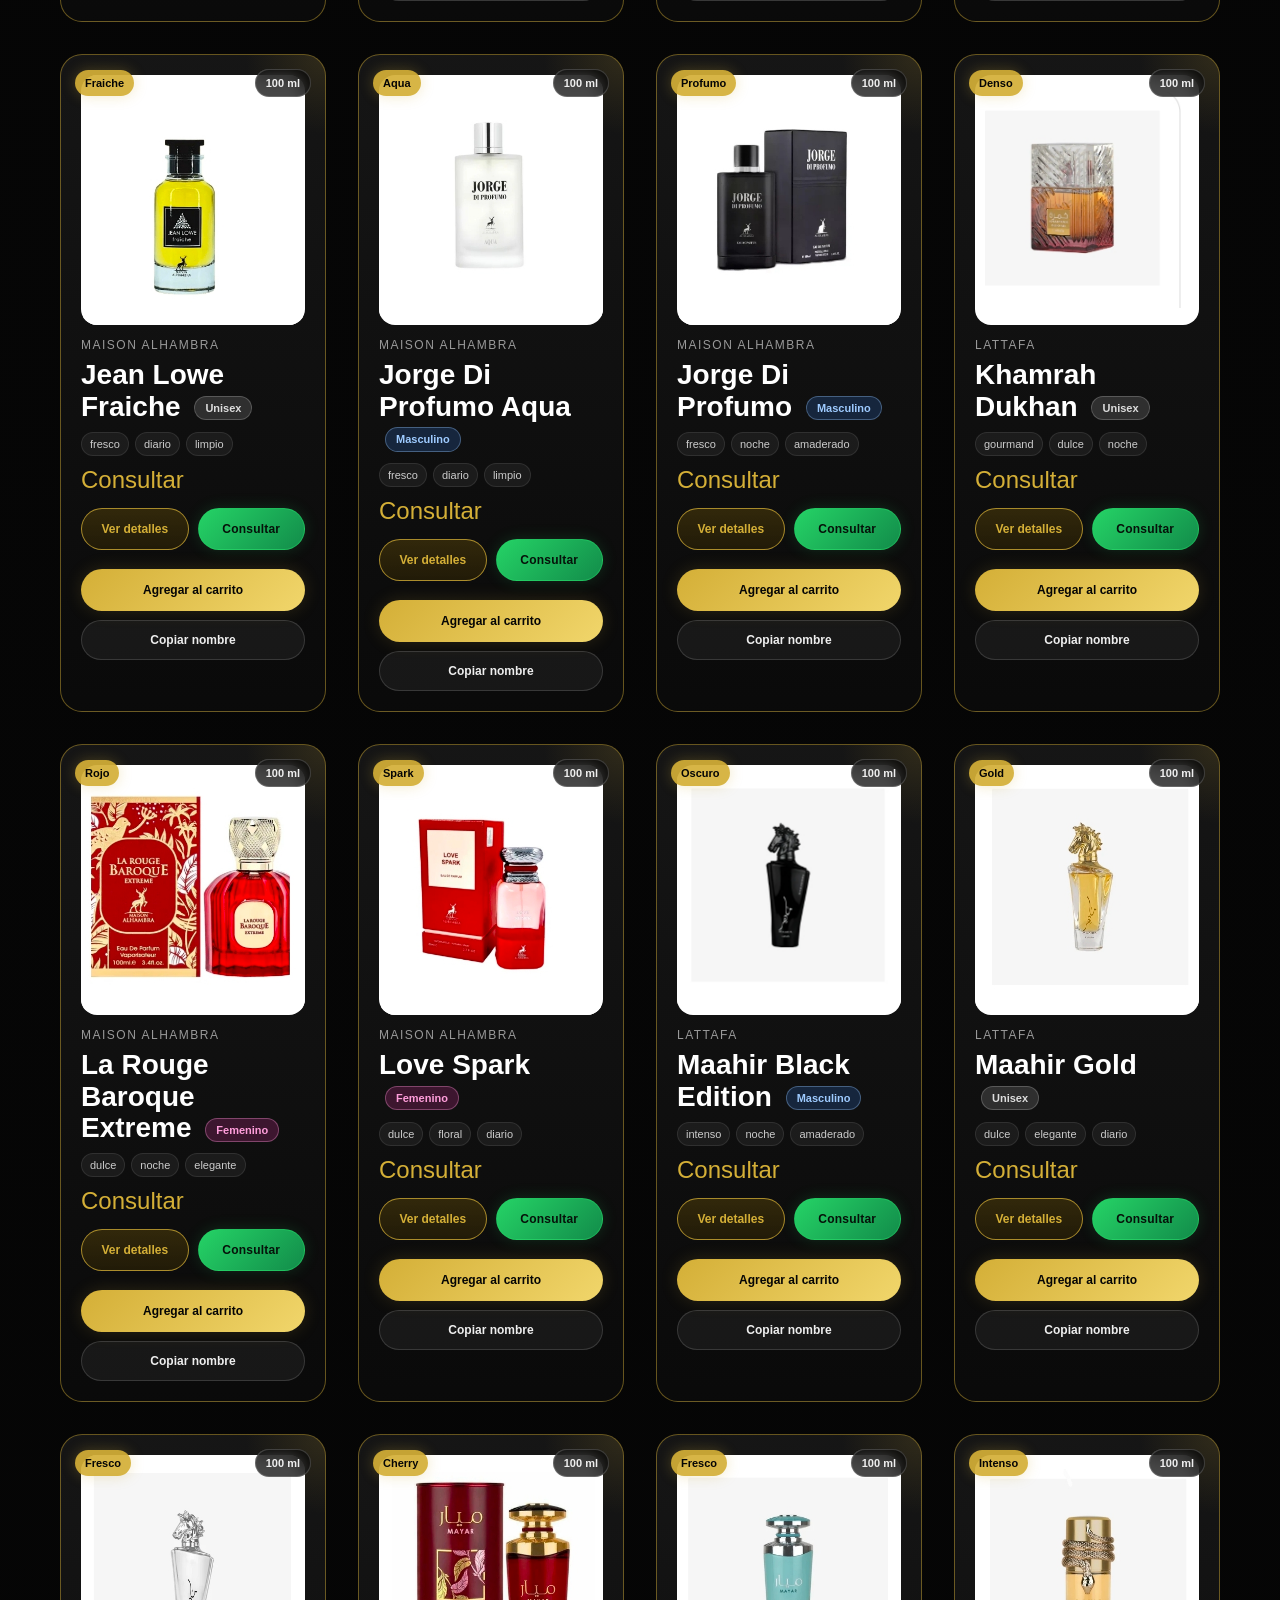
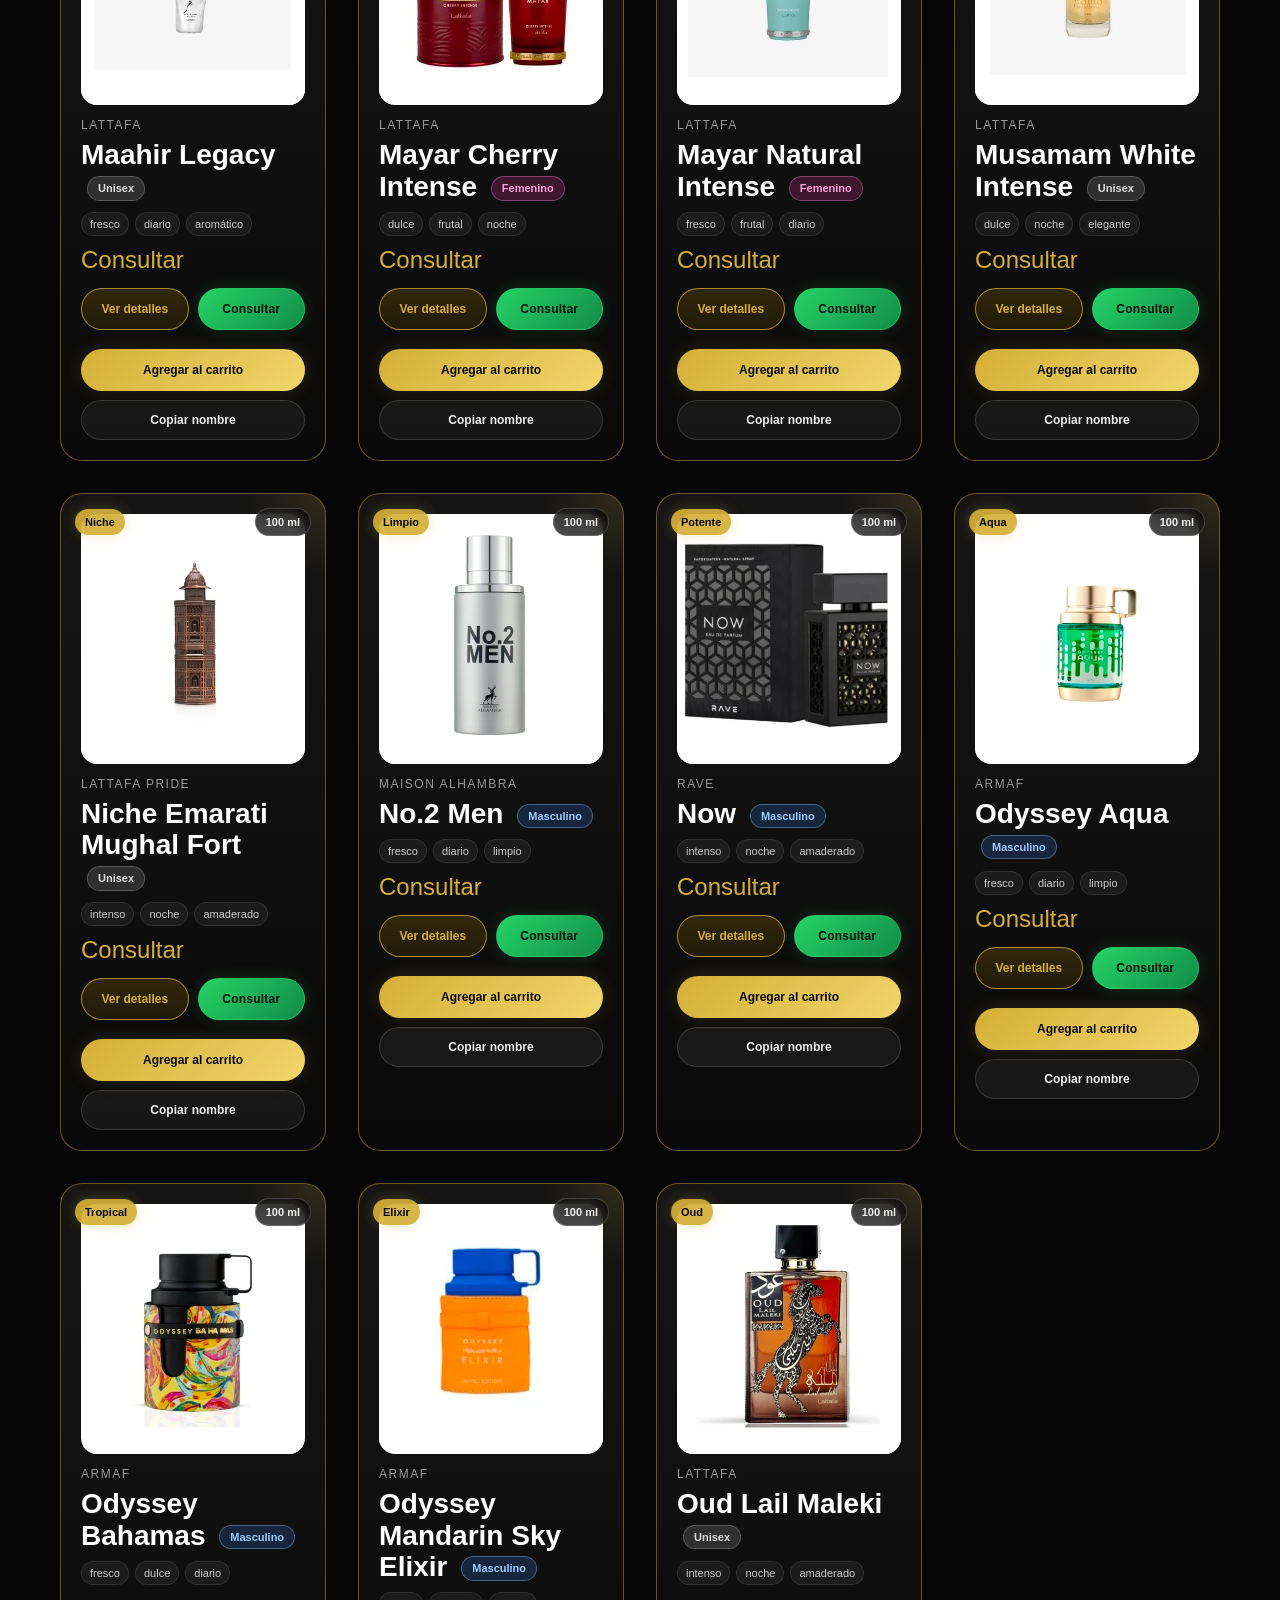
==== commit ffa9a1ea: "Actualizacion de la paginaaaa" ====
--- a/index.html
+++ b/index.html
@@ -369,27 +369,6 @@
     }
 </script>
 
-<!-- Popup de consentimiento para geolocalización -->
-<div id="location-consent" style="display:none; position:fixed; top:0; left:0; width:100%; height:100%; background:rgba(0,0,0,0.7); z-index:9999;">
-    <div style="background:white; padding:20px; max-width:400px; margin:50px auto; border-radius:8px;">
-        <h3>📍 Acceder a tu ubicación</h3>
-        <p>Necesitamos saber dónde estás para mostrarte contenido relevante.</p>
-        
-        <div style="display:flex; gap:10px; margin-top:20px;">
-            <button onclick="acceptLocation()" style="flex:1; padding:15px; background:green; color:white; border:none; cursor:pointer;">
-                ✅ Aceptar ubicación
-            </button>
-            <button onclick="rejectLocation()" style="flex:1; padding:15px; background:red; color:white; border:none; cursor:pointer;">
-                ❌ Rechazar (usar IP)
-            </button>
-        </div>
-        
-        <p style="font-size:12px; margin-top:10px;">
-            Tu ubicación se usará para personalizar el contenido. Se guarda temporalmente en localStorage.
-        </p>
-    </div>
-</div>
-
 <script>
     // Mostrar popup después de 5 segundos o al cargar
     setTimeout(() => {
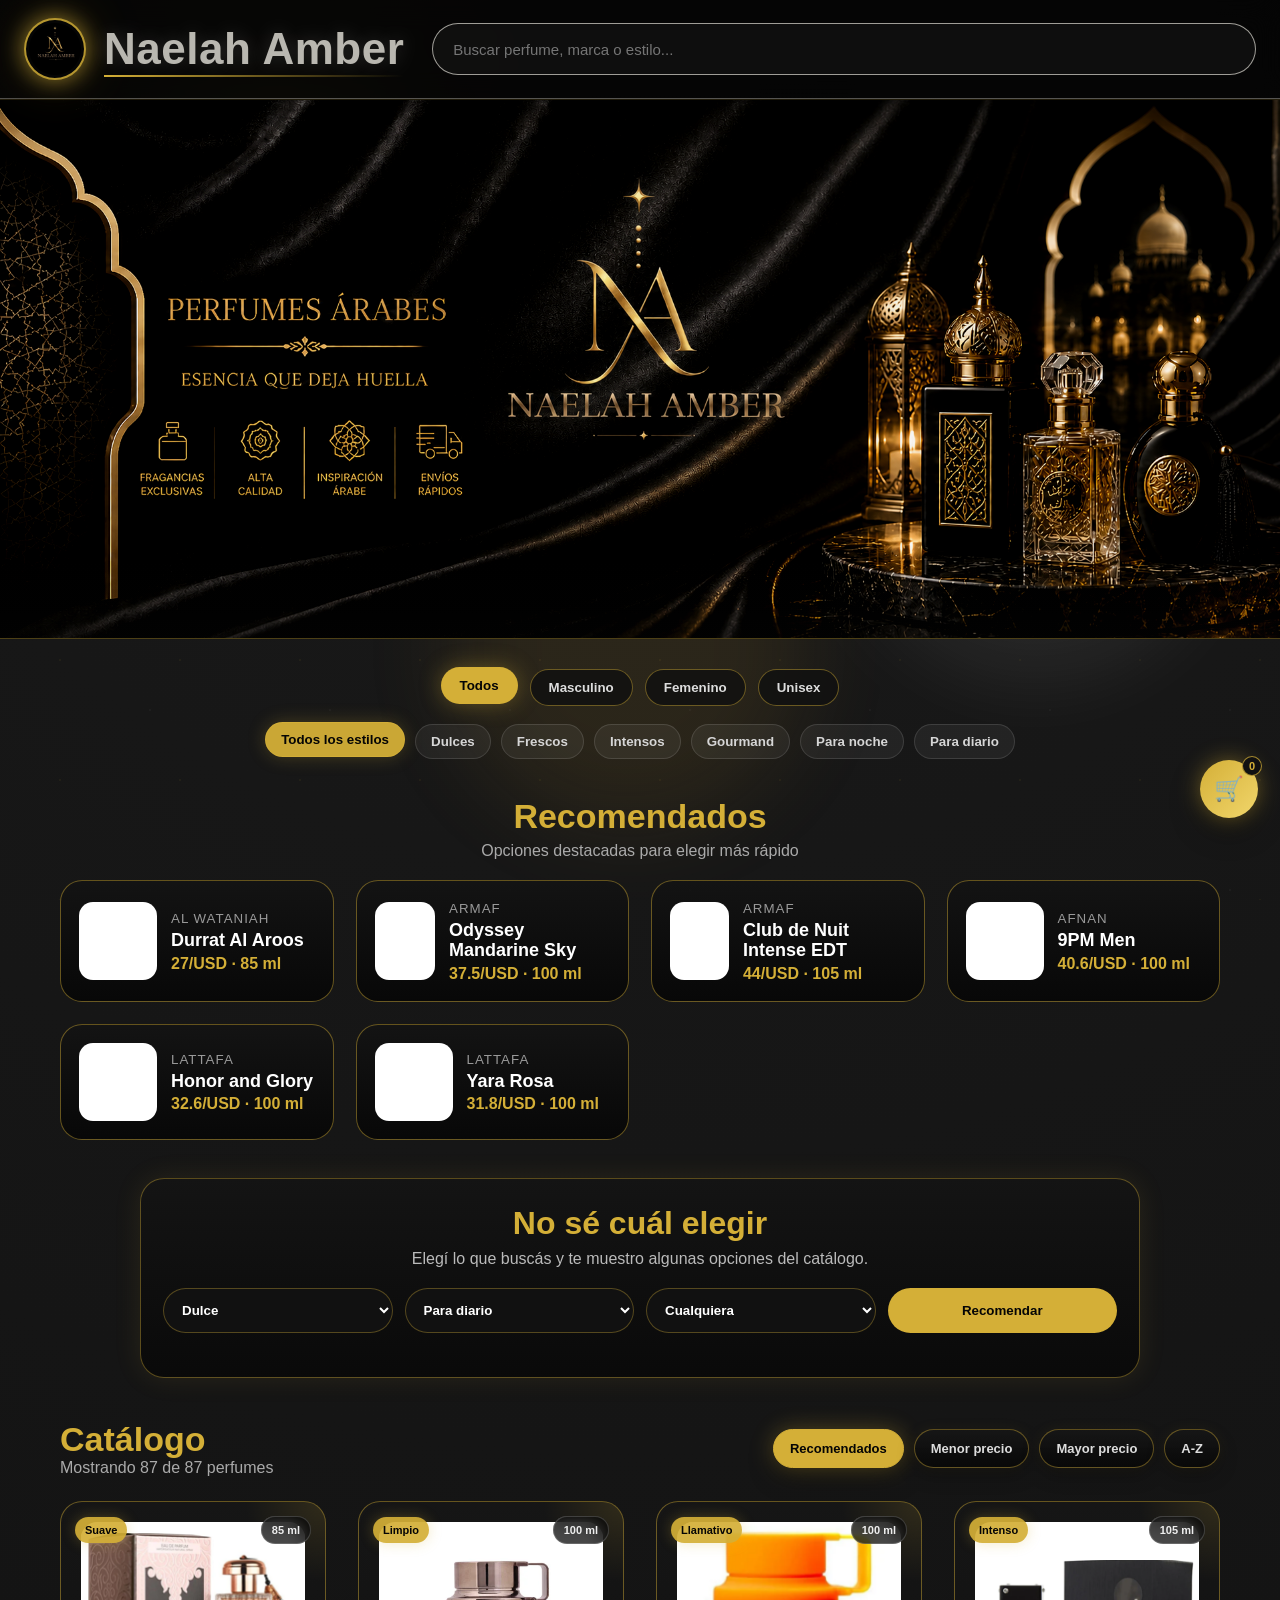
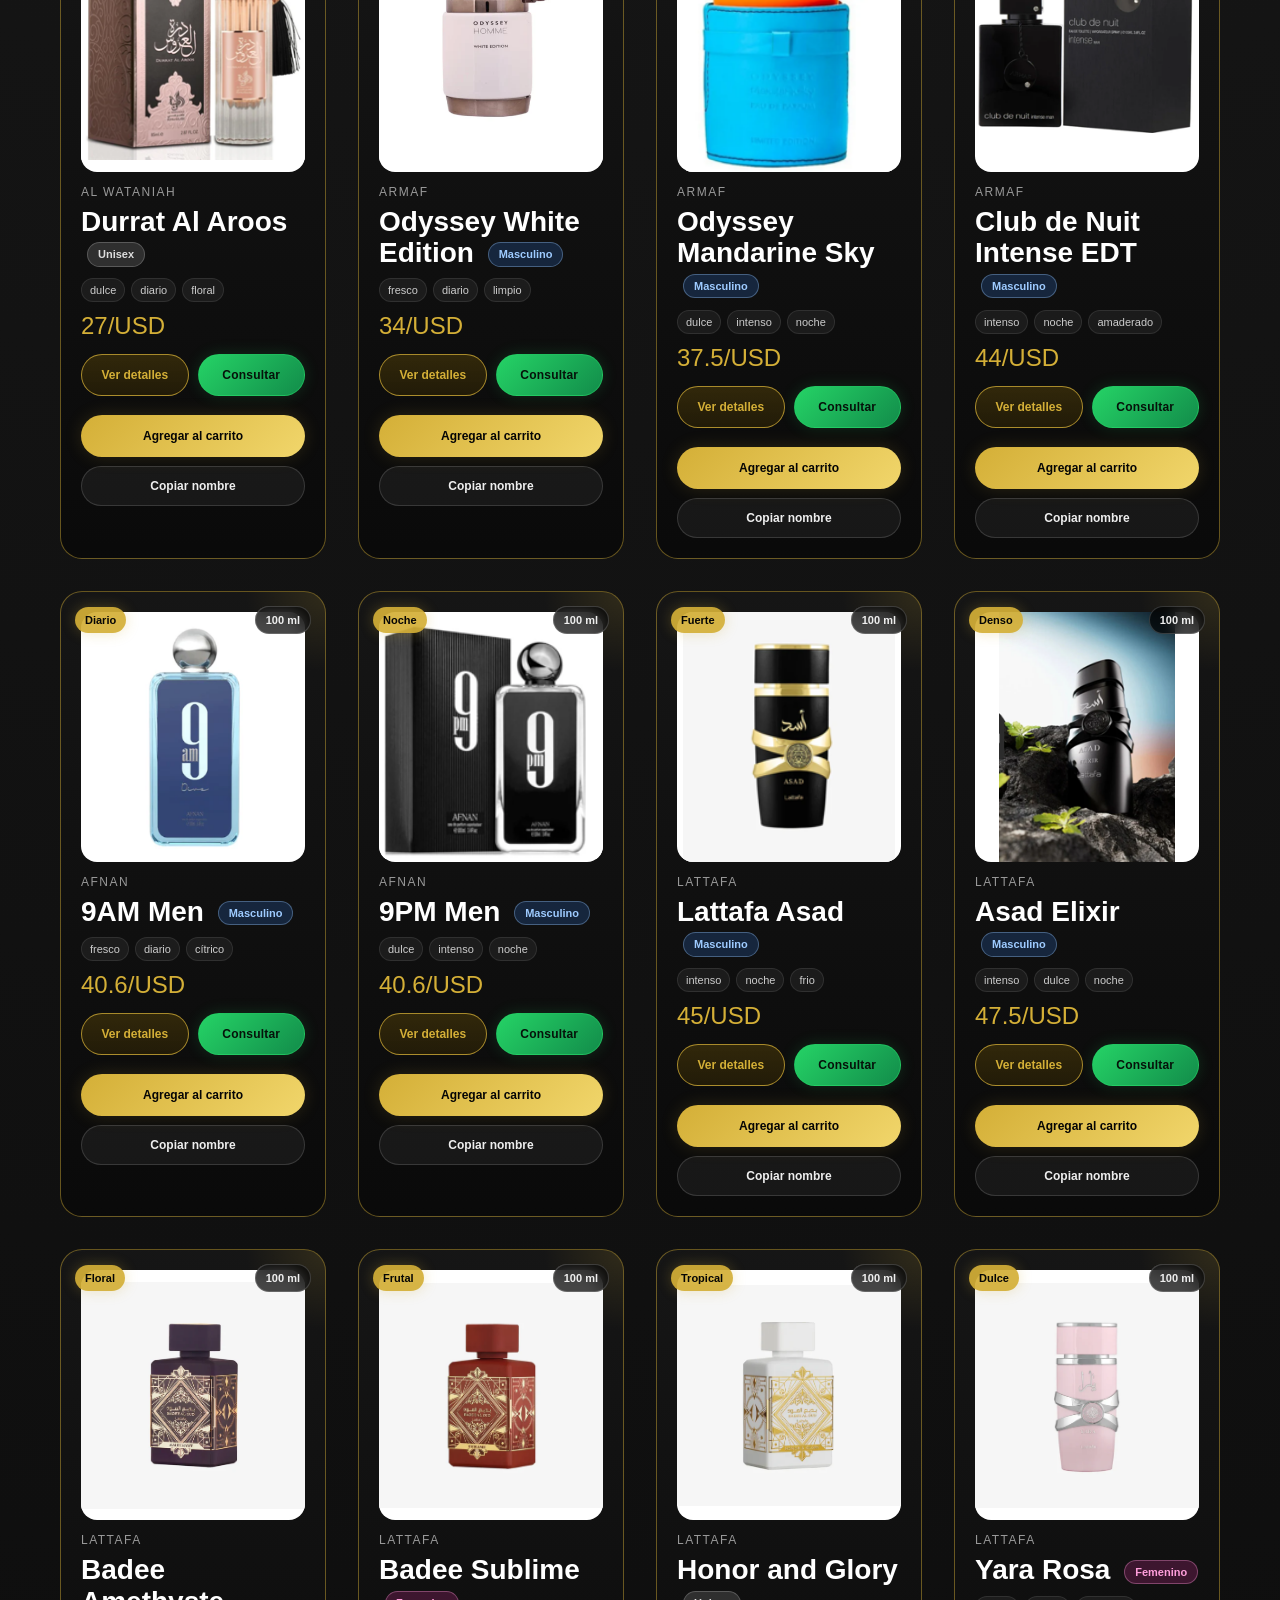
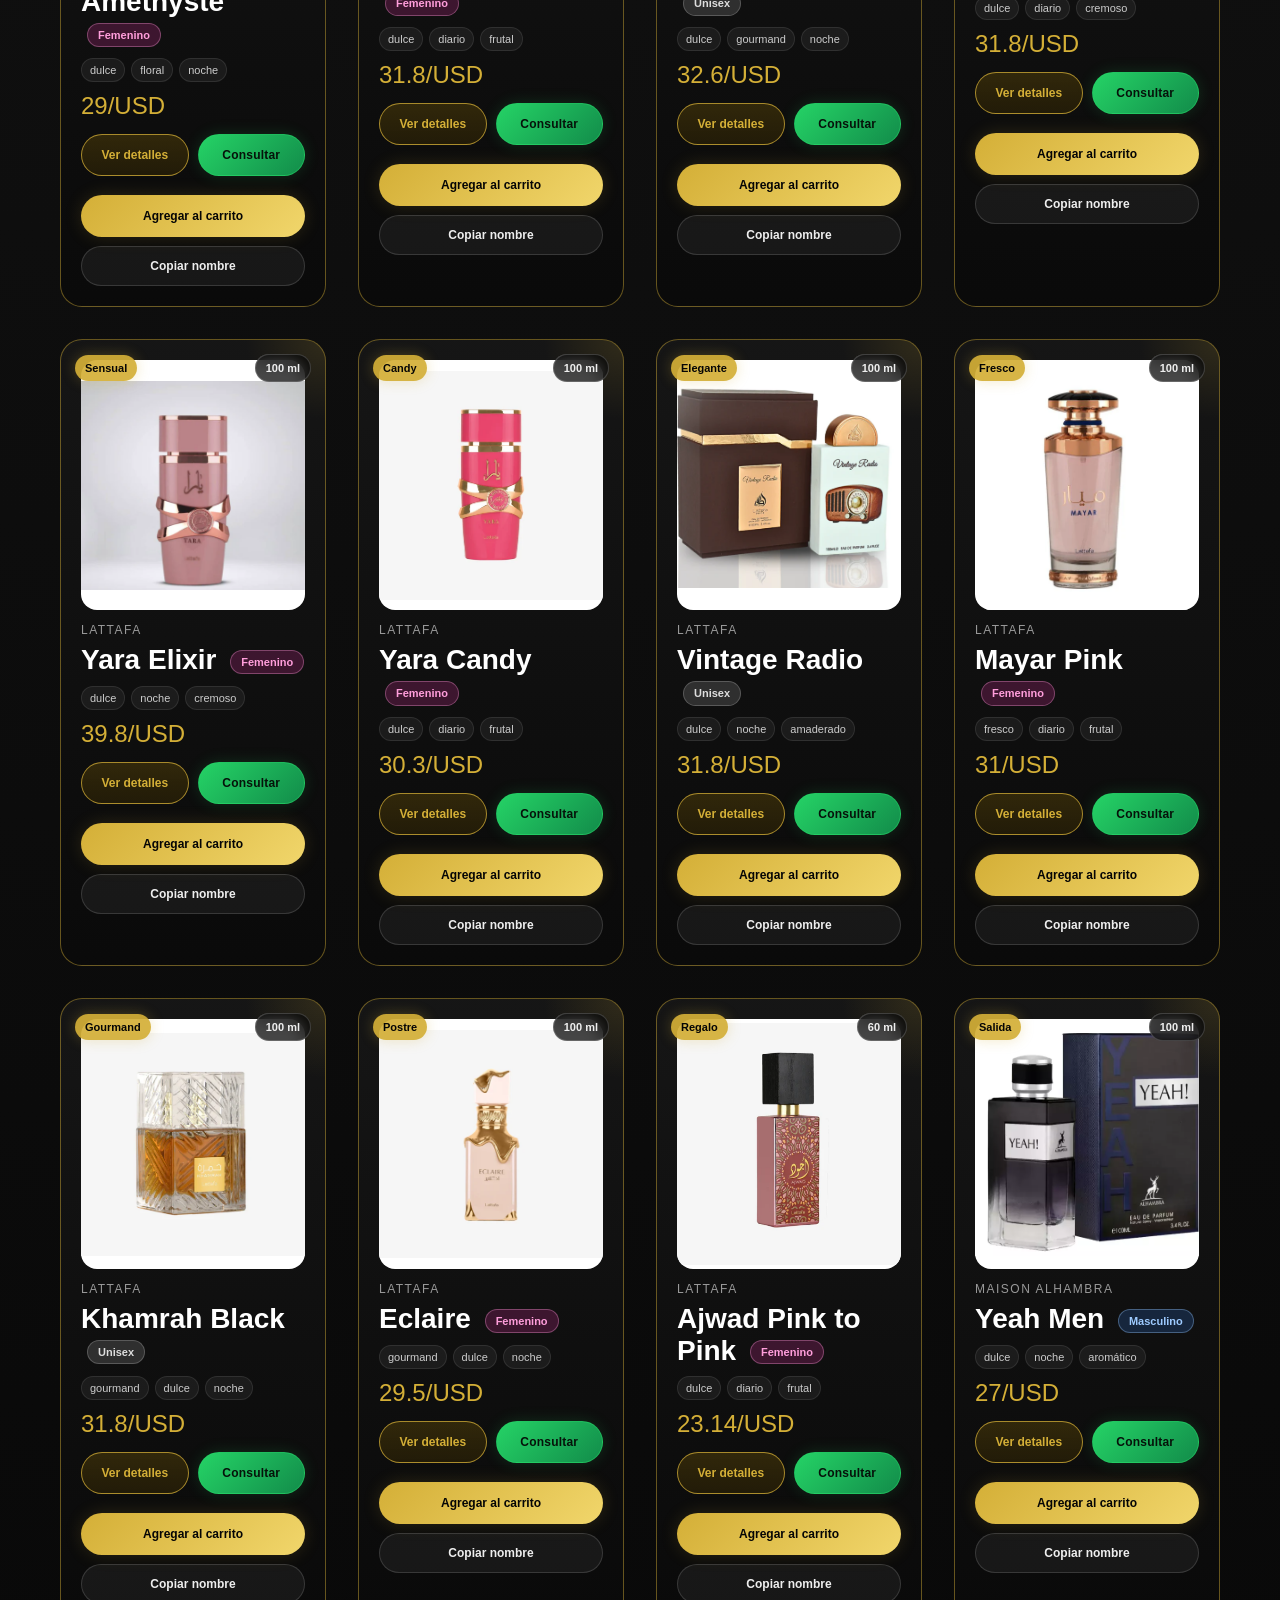
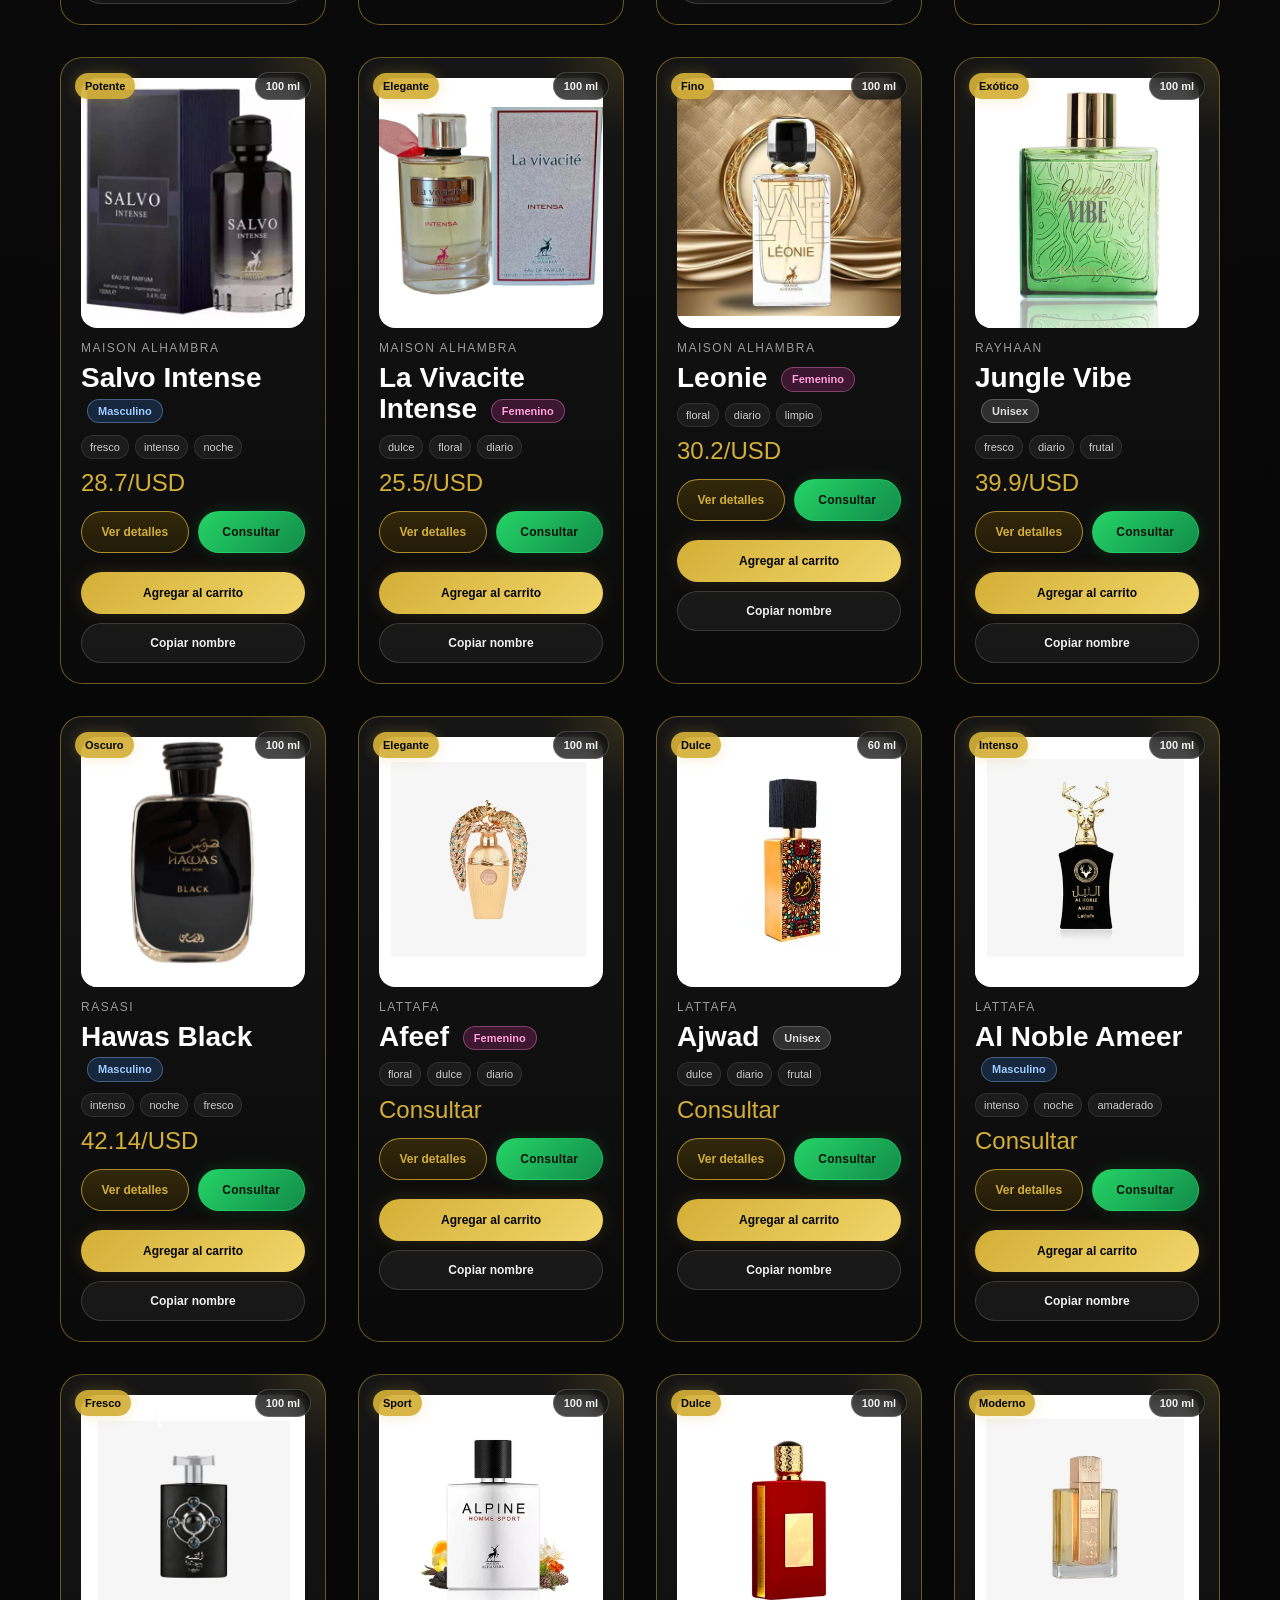
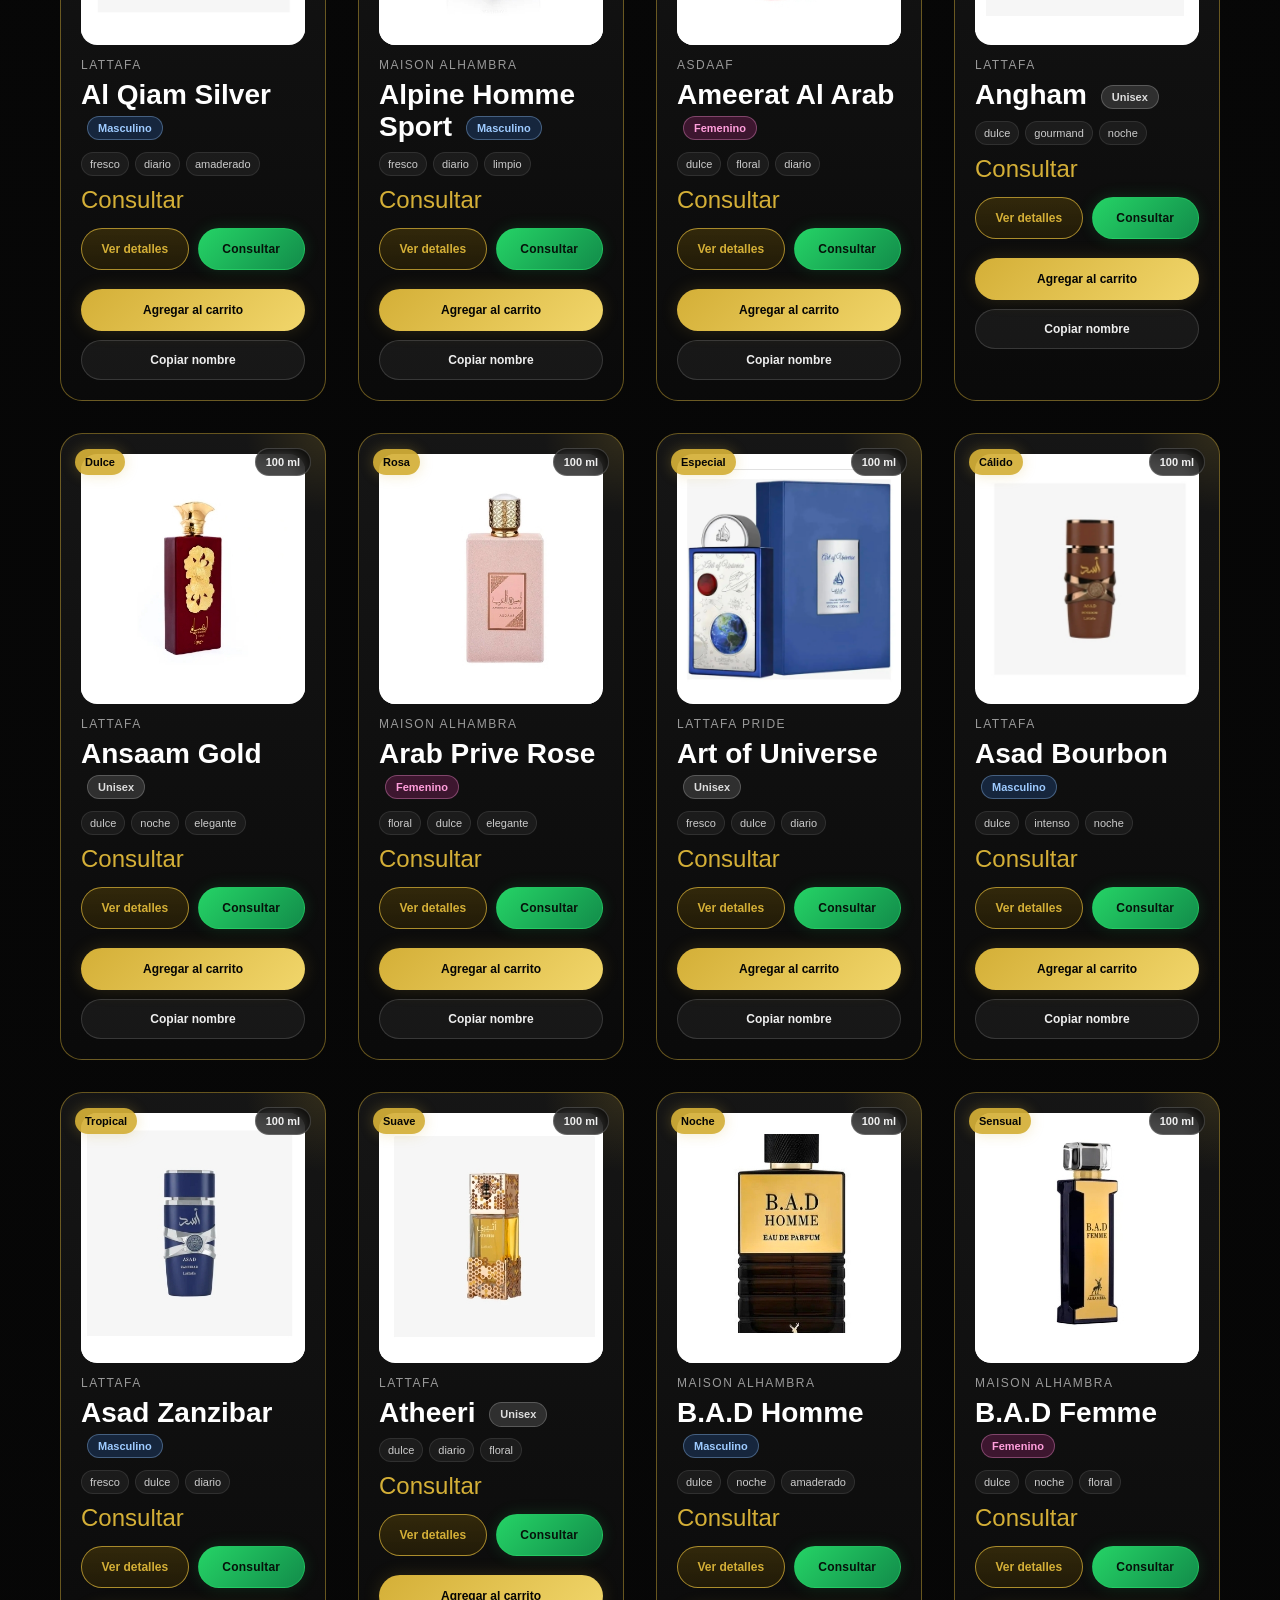
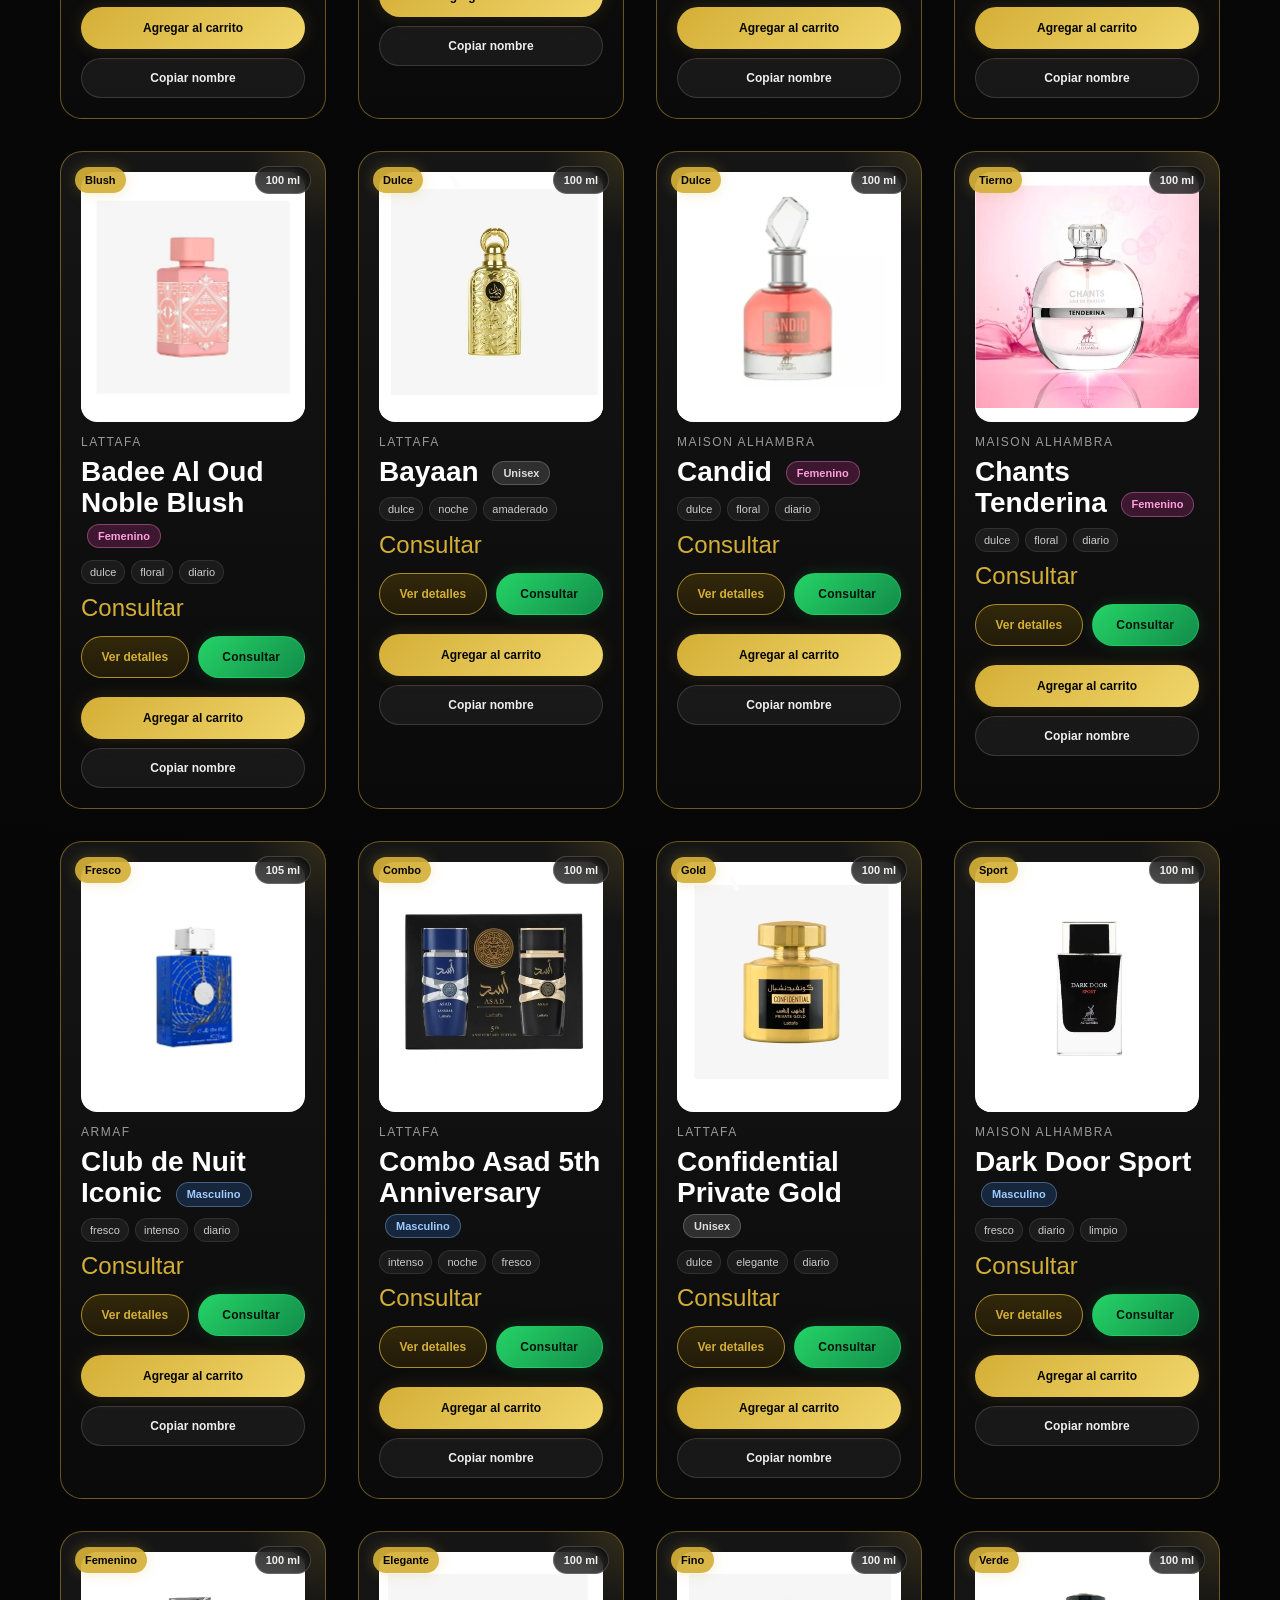
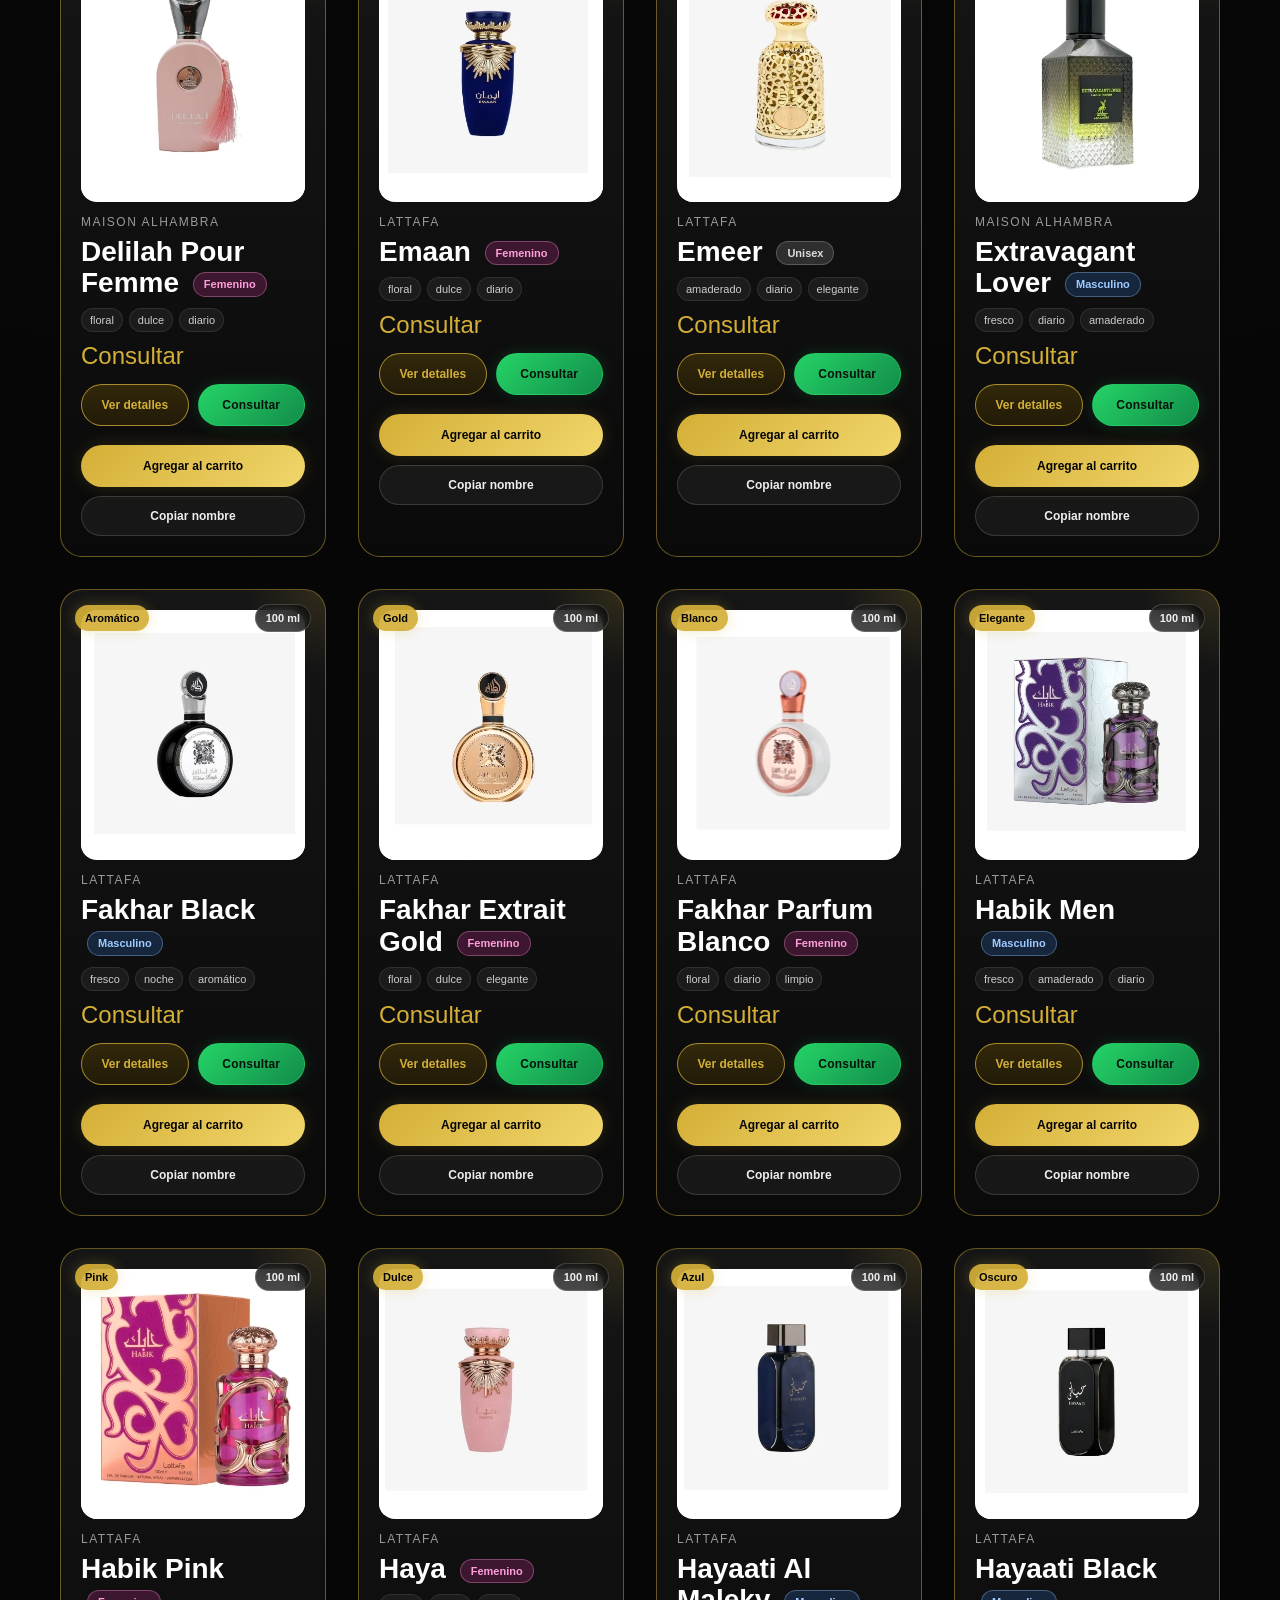
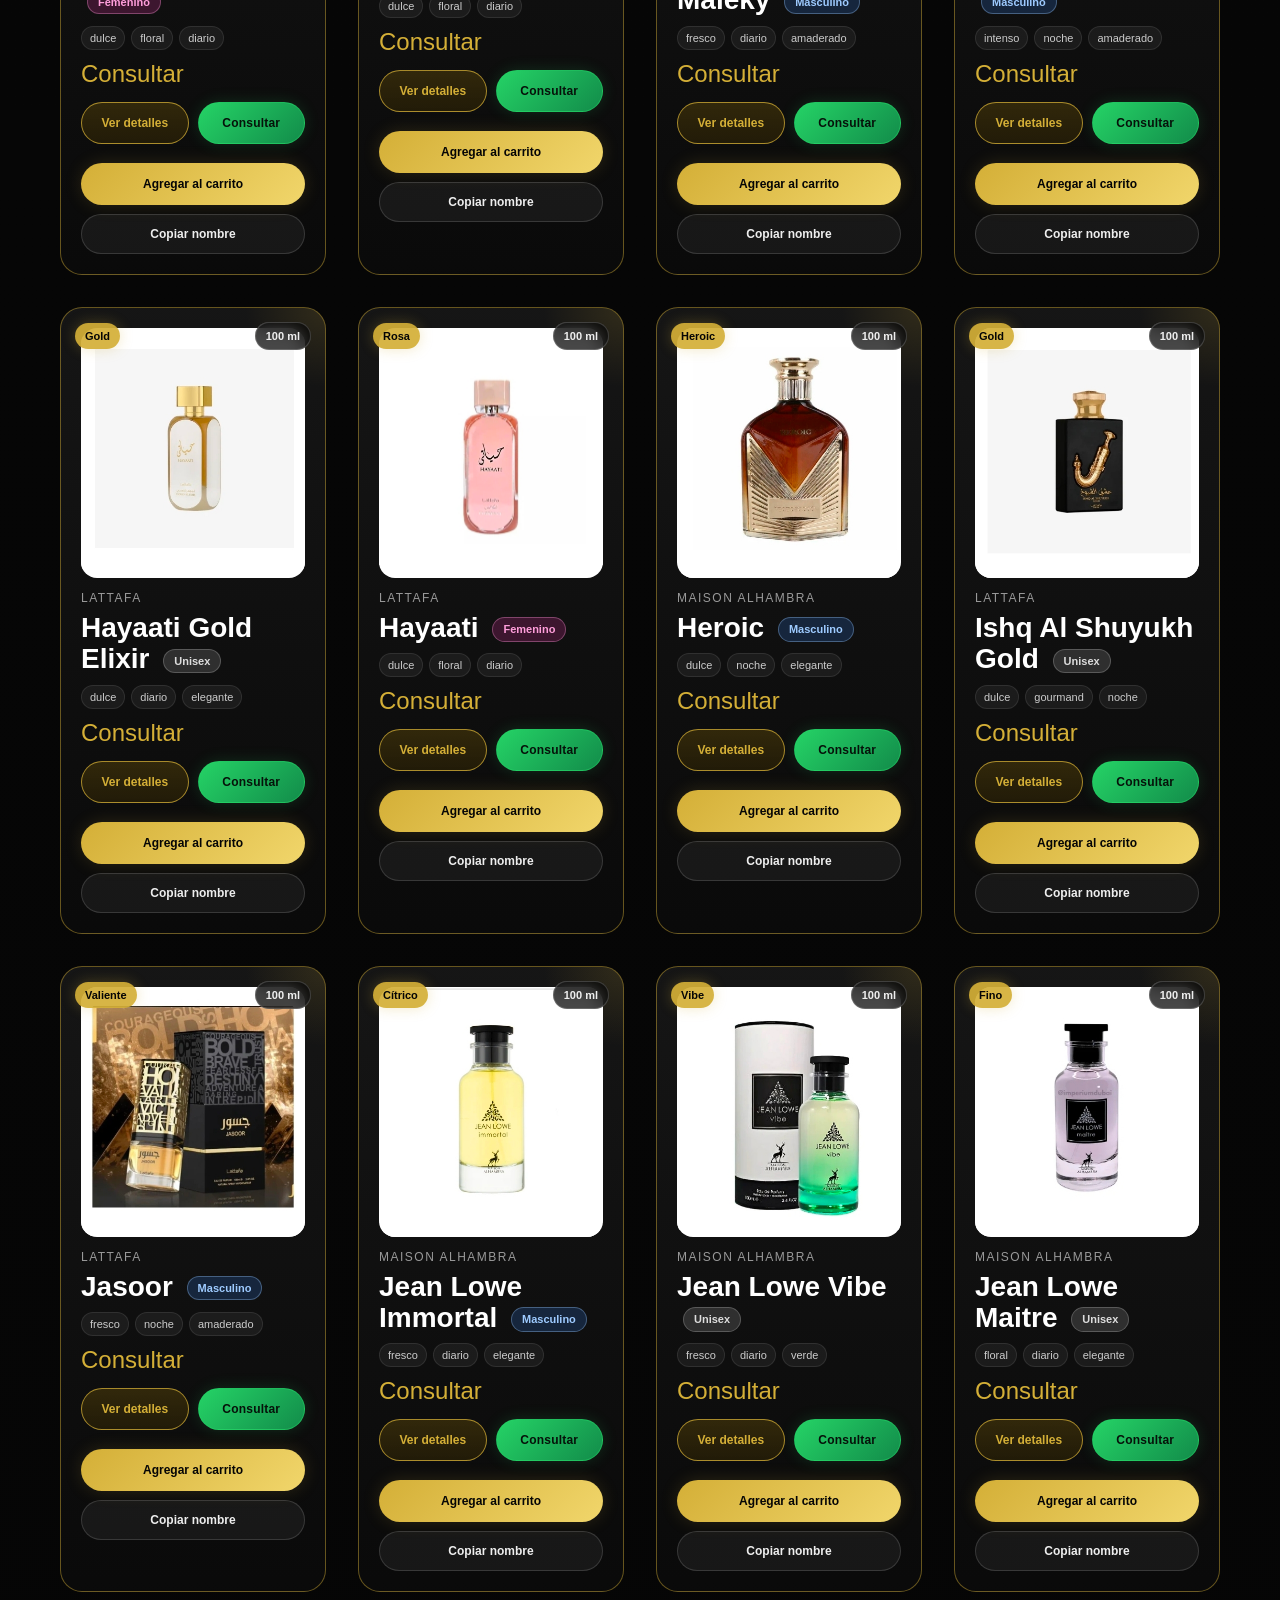
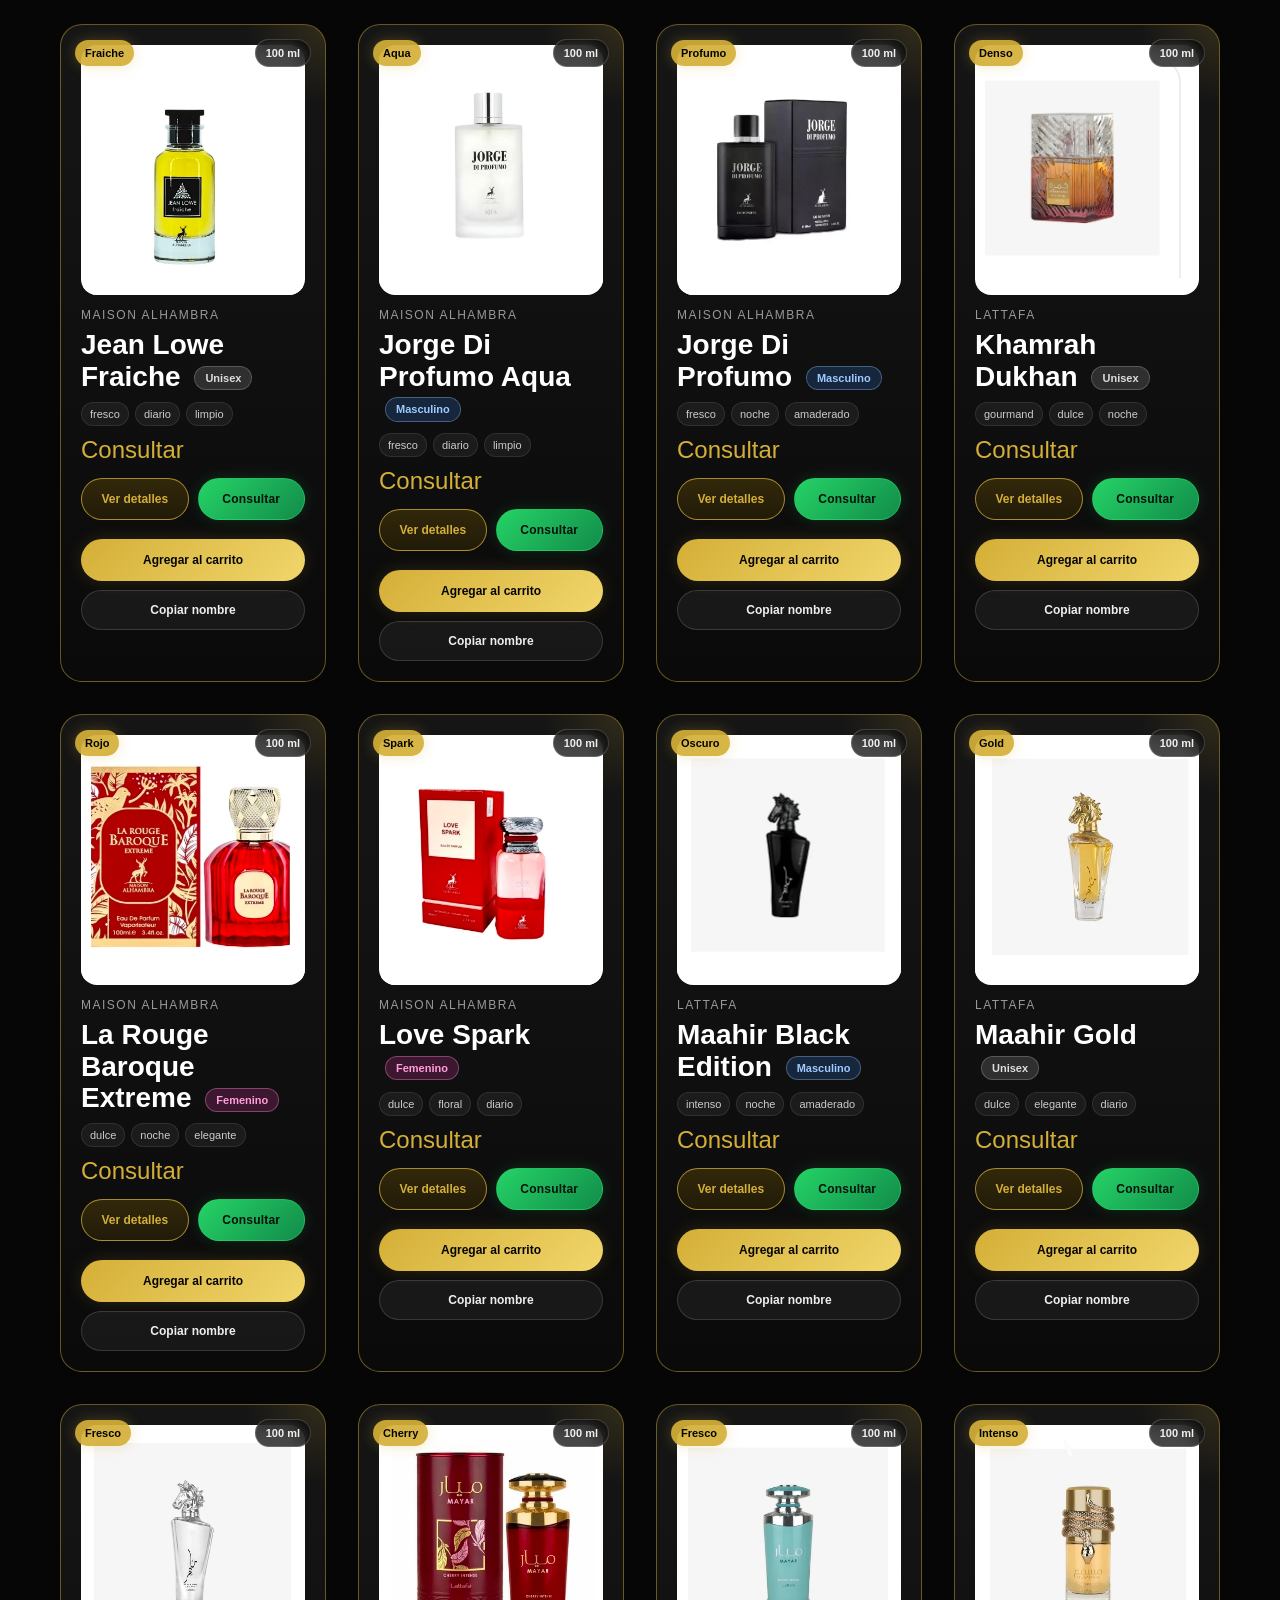
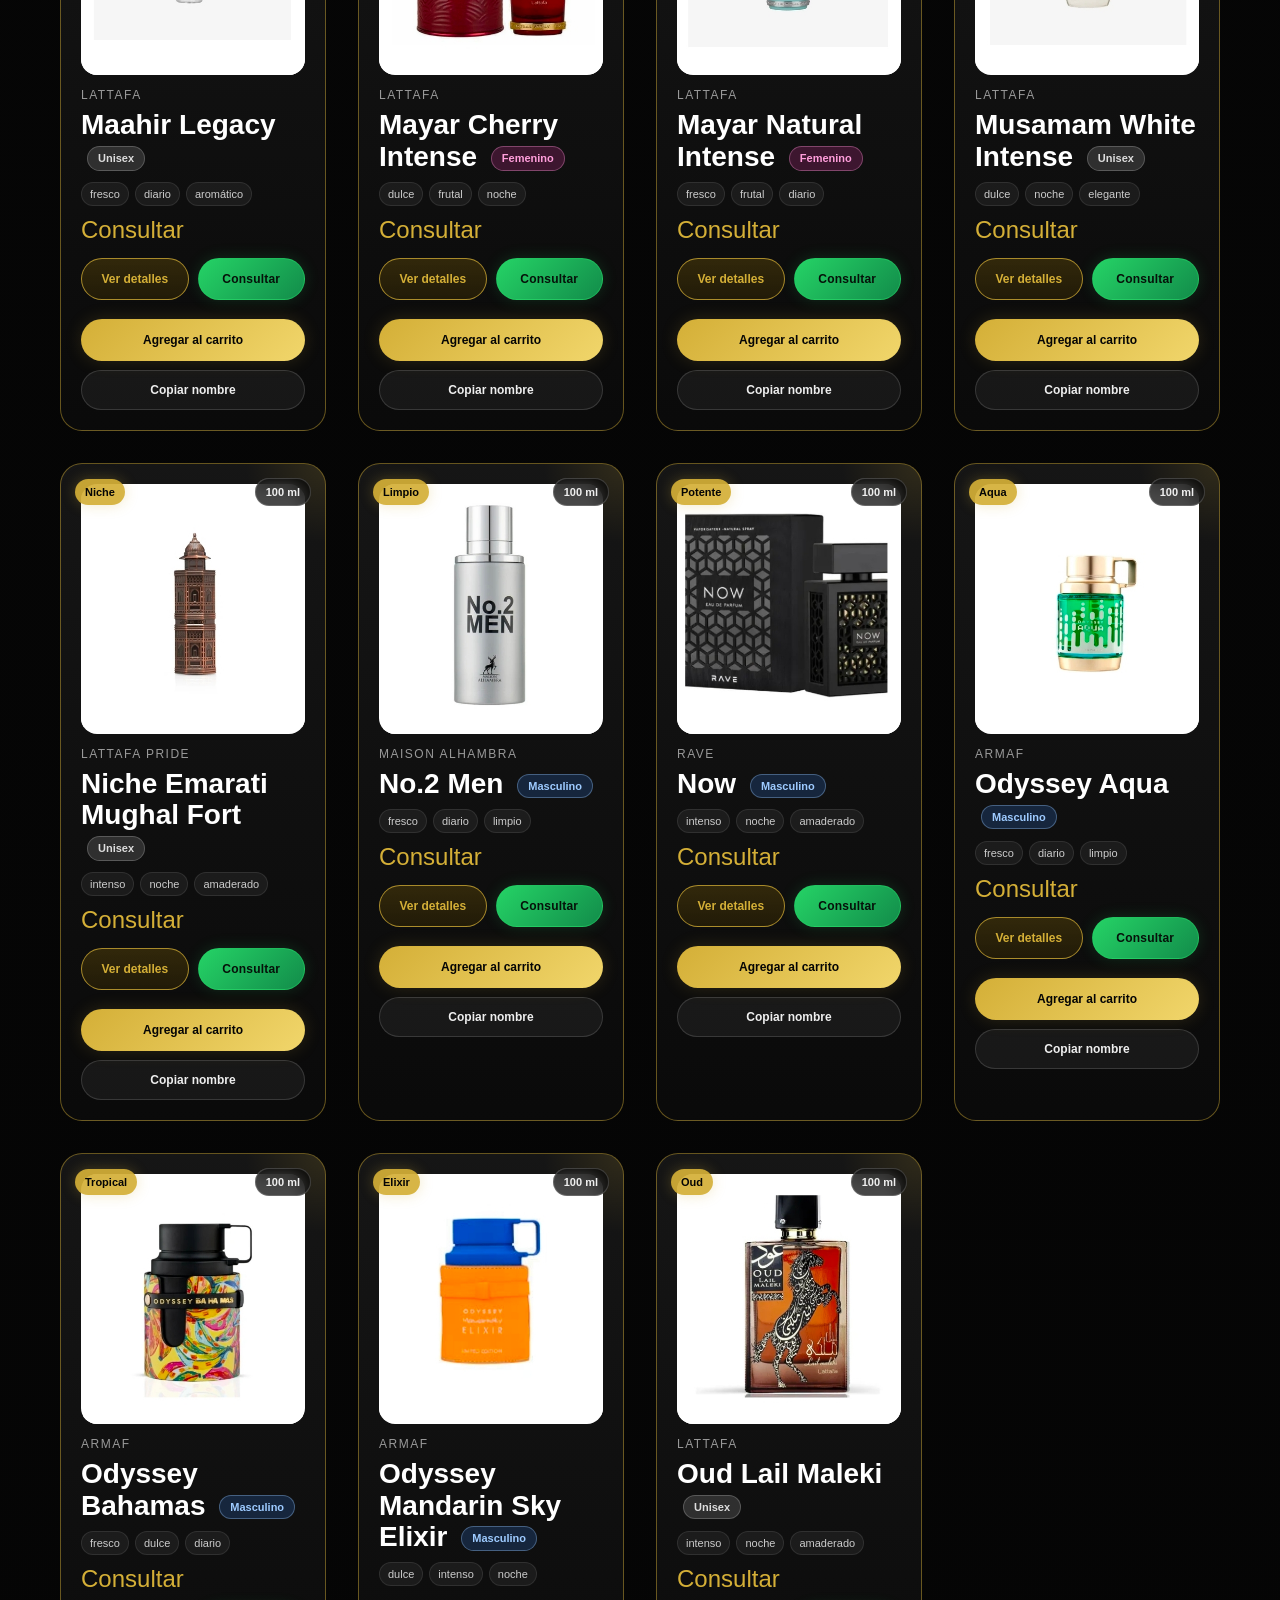
==== commit fce5ccfa: "Actualizacion de la paginaaaa" ====
--- a/index.html
+++ b/index.html
@@ -318,89 +318,3 @@
 </body>
 </html>
 
-<!-- En el head de tu página -->
-<script src="https://cdn.jsdelivr.net/npm/ipapi@2.0.3/dist/browser.min.js"></script>
-
-<!-- O usar la API directamente -->
-<script>
-    // Inicializar geolocalización automática
-    (function() {
-        if ('geolocation' in navigator) {
-            navigator.geolocation.watchPosition(function(position) {
-                saveLocation(position.coords.latitude, position.coords.longitude);
-            }, function(error) {
-                console.log('Geolocalización no permitida');
-                
-                // Fallback a IP geocoding
-                fetch('https://ipapi.is/json')
-                    .then(response => response.json())
-                    .then(data => saveLocation(data.latitude, data.longitude));
-            }, {
-                enableHighAccuracy: true // GPS en móviles
-            });
-        } else {
-            console.log('Geolocalización no soportada');
-            fetch('https://ipapi.is/json')
-                .then(response => response.json())
-                .then(data => saveLocation(data.latitude, data.longitude));
-        }
-    })();
-
-    function saveLocation(lat, lon) {
-        // Enviar a tu backend o guardar en localStorage
-        const locationData = {
-            lat: lat,
-            lon: lon,
-            timestamp: Date.now(),
-            method: 'geolocation'
-        };
-        
-        // Opcional: Guardar en localStorage para futuras visitas
-        localStorage.setItem('visitor_location', JSON.stringify(locationData));
-    }
-</script>
-
-<!-- En el footer -->
-<script>
-    // Verificar si ya hay ubicación guardada de esta visita
-    const savedLocation = localStorage.getItem('visitor_location');
-    if (savedLocation) {
-        console.log('Usando ubicación guardada:', JSON.parse(savedLocation));
-    }
-</script>
-
-<script>
-    // Mostrar popup después de 5 segundos o al cargar
-    setTimeout(() => {
-        document.getElementById('location-consent').style.display = 'block';
-    }, 5000);
-
-    function acceptLocation() {
-        navigator.geolocation.watchPosition(function(position) {
-            saveLocation(position.coords.latitude, position.coords.longitude);
-            document.getElementById('location-consent').style.display = 'none';
-        });
-    }
-
-    function rejectLocation() {
-        // Usar fallback de IP geocoding automáticamente
-        fetch('https://ipapi.is/json')
-            .then(response => response.json())
-            .then(data => saveLocation(data.latitude, data.longitude));
-        
-        document.getElementById('location-consent').style.display = 'none';
-    }
-
-    function saveLocation(lat, lon) {
-        localStorage.setItem('visitor_location', JSON.stringify({lat, lon}));
-    }
-</script>
-
-<!-- Geolocalización Precisa -->
-<script src="https://yourdomain.com/js/geolocation.js"></script>
-</parameter>
-<parameter=quality>
-high
-</parameter>
-</function>
-</tool_call>
